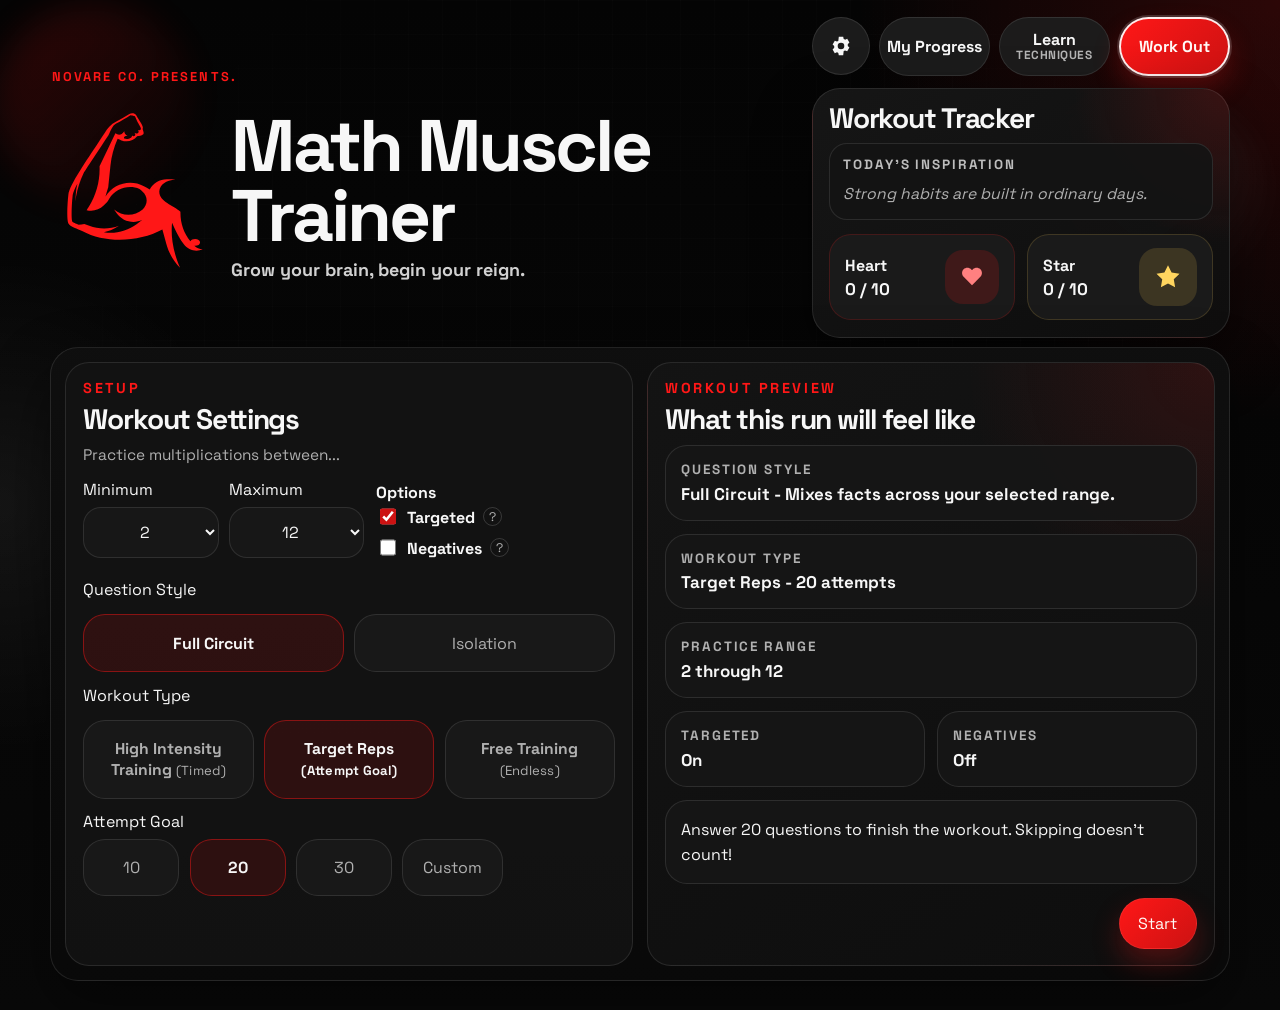
==== index.html @ 483f7438 "Add 10x techniques learning mode" ====
<!DOCTYPE html>
<html lang="en">
  <head>
    <meta charset="UTF-8" />
    <meta name="viewport" content="width=device-width, initial-scale=1.0" />
    <title>Math Muscle Trainer</title>
    <meta
      name="description"
      content="A strength-themed multiplication trainer with focused workouts, progress tracking, and browser-saved streaks."
    />
    <link rel="preconnect" href="https://fonts.googleapis.com" />
    <link rel="preconnect" href="https://fonts.gstatic.com" crossorigin />
    <link
      href="https://fonts.googleapis.com/css2?family=Fraunces:opsz,wght@9..144,600;9..144,700&family=Space+Grotesk:wght@400;500;700&display=swap"
      rel="stylesheet"
    />
    <link rel="stylesheet" href="styles.css" />
  </head>
  <body>
    <div class="page-shell">
      <div class="ambient ambient-left"></div>
      <div class="ambient ambient-right"></div>

      <header class="page-header">
        <div class="hero-copy">
          <p class="eyebrow">Novare Co. presents.</p>
          <div class="hero-title-row">
            <span class="hero-mark" aria-hidden="true">
              <svg viewBox="0 0 660 660" role="presentation">
                <path
                  d="m 352.717,337.866 c 4.137,-3.621 8.274,-7.24 12.409,-10.86 10.312,-9.024 16.225,-22.057 16.225,-35.758 0,-13.7 -5.913,-26.732 -16.225,-35.758 -32.933,-28.822 -82.11,-28.822 -115.044,0 3.258,-4.739 6.516,-9.474 9.772,-14.215 23.14,-33.654 67.316,-45.489 104.182,-27.913 L 342.028,196.859 C 303.01,167.598 254.902,156.527 208.999,163.64 c 18.581,3.601 36.451,10.571 52.691,20.667 l 8.216,5.108 c -38.617,-14.338 -81.095,-14.338 -119.708,0 l -20.047,7.444 c -7.617,-1.021 -15.234,-2.045 -22.851,-3.066 -1.612,0.612 -3.216,1.225 -4.8,1.846 -4.085,1.608 -18.709,7.513 -20.891,11.345 -4.06,9.952 -2.269,52.304 -1.65,64.111 0.744,14.164 1.842,28.381 3.42,42.477 1.146,10.213 8.864,27.202 18.863,45.675 -3.092,-12.561 -5.116,-25.316 -6.034,-38.173 l -2.423,-33.937 3.221,20.625 c 5.869,31.433 15.824,62.246 29.684,91.905 l 2.378,5.088 c 8.898,14.221 16.969,26.532 21.855,34.02 16.276,24.946 32.965,49.607 49.389,74.456 9.074,13.729 18.146,27.459 27.217,41.189 0.172,0.258 0.342,0.515 0.514,0.774 0.141,0.274 0.284,0.547 0.426,0.821 8.241,15.894 14.096,36.851 29.989,45.093 19.032,9.871 39.392,22.154 57.453,33.702 1.507,0.961 17.804,-3.353 18.628,-4.94 3.362,-6.482 6.674,-16.711 10.614,-22.856 2.522,-3.931 6.221,-10.788 10.833,-19.348 4.608,-8.56 2.181,-16.468 -10.299,-11.945 10.271,-10.77 -4.782,-18.852 -13.725,-11.109 9.593,-9.934 -1.687,-19.059 -9.738,-11.23 1.289,-11.754 -18.657,-17.242 -31.168,-12.213 -3.046,1.225 -2.074,10.503 13.218,11.373 -7.456,2.581 -12.936,8.932 -13.059,18.131 -11.327,-16.491 -23.337,-17.942 -35.848,-8.374 -21.254,-44.32 -42.51,-88.64 -63.765,-132.96 2.146,-57.786 -13.152,-114.883 -43.903,-163.856 -2.732,-4.349 -5.465,-8.701 -8.198,-13.05 24.51,-6.434 50.594,0.557 68.606,18.38 4.758,4.709 9.515,9.418 14.273,14.128 2.677,4.389 5.353,8.778 8.027,13.165 25.585,41.957 77.883,58.296 122.31,39.76 m 144.787,38.45 c -10.956,0.297 -21.914,0.593 -32.871,0.888 -29.528,0.798 -56.999,-15.062 -71.071,-41.033 -7.698,4.201 -15.397,8.403 -23.094,12.605 -54.485,29.741 -122.717,11.456 -155.031,-41.541 3.704,12.368 7.408,24.734 11.112,37.098 2.962,29.021 5.922,58.042 8.882,87.063 3.822,37.436 13.623,74.017 29.034,108.347 5.131,-2.061 10.256,-4.123 15.387,-6.184 22.44,-9.019 48.145,-2.133 63.068,16.899 8.886,1.771 28.062,1.409 26.215,14.416 -1.851,13.008 -4.969,9.96 -3.111,19.323 1.858,9.361 -16.583,31.981 -24.872,47.971 -2.665,5.132 -7.359,8.909 -12.945,10.405 -5.581,1.495 -11.538,0.574 -16.409,-2.539 -17.621,-11.264 -35.739,-21.726 -54.304,-31.353 -19.107,-9.909 -34.683,-25.485 -44.593,-44.592 -9.074,-13.731 -18.146,-27.46 -27.22,-41.191 C 141.633,456.246 70.245,353.821 65.953,315.525 61.662,277.228 58.829,215.604 65.54,199.974 c 6.71,-15.628 39.298,-22.21 55.731,-31.095 94.239,-50.944 229.129,-45.173 323.369,5.771 5.331,-19.543 10.66,-39.086 15.992,-58.632 9.885,-36.249 28.982,-69.326 55.432,-96.014 -33.992,76.706 -36.588,141.542 -32.334,182.187 2.96,-6.809 5.921,-13.622 8.883,-20.432 10.272,-23.628 23.196,-46.011 38.521,-66.72 17.598,-23.779 49.278,-32.268 76.41,-20.473 -14.301,0.915 -25.087,5.464 -34.017,14.265 0.954,-0.092 1.931,-0.143 2.923,-0.143 11.103,0 20.102,6.066 20.102,13.548 0,7.481 -8.999,13.546 -20.102,13.546 -8.674,0 -16.063,-3.701 -18.881,-8.894 -26.052,32.879 -40.754,71.24 -40.081,118.835 -28.427,27.242 -84.839,38.939 -85.285,81.728 2.541,30.157 26.631,44.769 65.301,48.865"
                />
              </svg>
            </span>
            <div class="hero-text-block">
              <h1>Math Muscle Trainer</h1>
              <p class="hero-tagline">Grow your brain, begin your reign.</p>
            </div>
          </div>
        </div>

        <div class="hero-side">
          <nav class="shell-nav" aria-label="Primary">
            <button
              class="utility-button"
              type="button"
              id="optionsButton"
              aria-label="Open options"
            >
              <svg viewBox="0 0 24 24" aria-hidden="true" role="presentation">
                <path
                  d="M9.6 2h4.8l.54 2.44c.53.18 1.03.39 1.5.65l2.33-.94 2.4 4.16-1.8 1.73c.05.32.08.64.08.96s-.03.64-.08.96l1.8 1.73-2.4 4.16-2.33-.94c-.47.26-.97.47-1.5.65L14.4 22H9.6l-.54-2.44a8.494 8.494 0 0 1-1.5-.65l-2.33.94-2.4-4.16 1.8-1.73A6.89 6.89 0 0 1 4.56 13c0-.32.03-.64.08-.96l-1.8-1.73 2.4-4.16 2.33.94c.47-.26.97-.47 1.5-.65ZM12 8.4A3.6 3.6 0 1 0 12 15.6 3.6 3.6 0 0 0 12 8.4Z"
                />
              </svg>
            </button>
            <button class="nav-button" type="button" data-view-target="progress">
              My Progress
            </button>
            <button class="nav-button" type="button" data-view-target="techniques">
              <span class="nav-button-stack">
                <strong>Learn</strong>
                <small>Techniques</small>
              </span>
            </button>
            <button
              class="nav-button nav-button-primary is-active"
              type="button"
              data-view-target="setup"
            >
              Work Out
            </button>
          </nav>

          <section class="daily-widget card" aria-label="Today's workout tracker">
            <div class="daily-widget-top">
              <div>
                <h2>Workout Tracker</h2>
              </div>
            </div>

            <div class="daily-inspiration">
              <span class="preview-label daily-inspiration-label">Today's Inspiration</span>
              <p class="daily-inspiration-copy">
                <em id="heroMessage">Strength is built one steady rep at a time.</em>
              </p>
            </div>

            <div class="reward-strip">
              <article class="reward-mini reward-mini-attempt" id="attemptBadge">
                <div class="reward-glyph-shell" aria-hidden="true">
                  <svg class="reward-glyph" viewBox="0 0 72 72" role="presentation">
                    <path
                      d="M36 57.024 14.448 35.472c-5.304-5.304-5.304-13.896 0-19.2 5.304-5.304 13.896-5.304 19.2 0L36 18.624l2.352-2.352c5.304-5.304 13.896-5.304 19.2 0 5.304 5.304 5.304 13.896 0 19.2Z"
                    />
                  </svg>
                </div>

                <div class="reward-mini-copy">
                  <strong>Heart</strong>
                  <span id="attemptProgressLabel">0 / 10</span>
                </div>
              </article>

              <article class="reward-mini reward-mini-accuracy" id="accuracyBadge">
                <div class="reward-glyph-shell" aria-hidden="true">
                  <svg class="reward-glyph" viewBox="0 0 72 72" role="presentation">
                    <path
                      d="M36 8 44.552 25.33 63.678 28.108 49.839 41.6 53.106 60.648 36 51.652 18.894 60.648 22.161 41.6 8.322 28.108 27.448 25.33Z"
                    />
                  </svg>
                </div>

                <div class="reward-mini-copy">
                  <strong>Star</strong>
                  <span id="accuracyProgressLabel">0 / 10</span>
                </div>
              </article>
            </div>
          </section>
        </div>
      </header>

      <div class="app-shell card">
        <main class="screen-stage">
          <section class="screen is-active" data-view="setup" id="setupScreen">
            <div class="screen-grid setup-grid">
              <section class="panel">
                <div class="section-heading compact">
                  <div>
                    <p class="section-kicker">Setup</p>
                    <h2>Workout Settings</h2>
                  </div>
                </div>

                <form id="settingsForm" class="settings-form">
                  <section class="range-options-block">
                    <div class="range-block">
                      <span class="field-helper">Practice multiplications between...</span>
                      <div class="field-grid compact-field-grid">
                        <label class="field centered-field">
                          <span>Minimum</span>
                          <select id="minFactor">
                            <option value="1">1</option>
                            <option value="2" selected>2</option>
                            <option value="3">3</option>
                            <option value="4">4</option>
                            <option value="5">5</option>
                            <option value="6">6</option>
                            <option value="7">7</option>
                            <option value="8">8</option>
                            <option value="9">9</option>
                            <option value="10">10</option>
                            <option value="11">11</option>
                            <option value="12">12</option>
                          </select>
                        </label>

                        <label class="field centered-field">
                          <span>Maximum</span>
                          <select id="maxFactor">
                            <option value="1">1</option>
                            <option value="2">2</option>
                            <option value="3">3</option>
                            <option value="4">4</option>
                            <option value="5">5</option>
                            <option value="6">6</option>
                            <option value="7">7</option>
                            <option value="8">8</option>
                            <option value="9">9</option>
                            <option value="10">10</option>
                            <option value="11">11</option>
                            <option value="12" selected>12</option>
                          </select>
                        </label>
                      </div>
                    </div>

                    <div class="mini-toggle-stack">
                      <span class="field-helper option-stack-spacer" aria-hidden="true">
                        Practice multiplications between...
                      </span>
                      <span class="option-stack-title">Options</span>

                      <div class="mini-toggle-list">
                        <label class="toggle compact-toggle bare-toggle">
                          <span class="toggle-row">
                            <input id="adaptiveMode" type="checkbox" checked />
                            <span class="toggle-label">Targeted</span>
                            <span
                              class="tooltip-dot"
                              tabindex="0"
                              data-tooltip="Brings back the facts that still need reps."
                              aria-label="Targeted help"
                            >
                              ?
                            </span>
                          </span>
                        </label>

                        <label class="toggle compact-toggle bare-toggle">
                          <span class="toggle-row">
                            <input id="negativesMode" type="checkbox" />
                            <span class="toggle-label">Negatives</span>
                            <span
                              class="tooltip-dot"
                              tabindex="0"
                              data-tooltip="Mix in positive and negative integers."
                              aria-label="Negatives help"
                            >
                              ?
                            </span>
                          </span>
                        </label>
                      </div>
                    </div>
                  </section>

                  <div class="field option-field">
                    <span>Question Style</span>
                    <div
                      class="choice-row centered-choice"
                      role="radiogroup"
                      aria-label="Question style"
                    >
                      <label class="choice-pill">
                        <input type="radio" name="questionStyle" value="mixed" checked />
                        <span>Full Circuit</span>
                      </label>

                      <label class="choice-pill">
                        <input type="radio" name="questionStyle" value="focus" />
                        <span>Isolation</span>
                      </label>
                    </div>
                  </div>

                  <label class="field centered-field is-hidden" id="focusField">
                    <span>Focus table</span>
                    <select id="focusFactor">
                      <option value="1">x 1</option>
                      <option value="2">x 2</option>
                      <option value="3">x 3</option>
                      <option value="4">x 4</option>
                      <option value="5">x 5</option>
                      <option value="6">x 6</option>
                      <option value="7" selected>x 7</option>
                      <option value="8">x 8</option>
                      <option value="9">x 9</option>
                      <option value="10">x 10</option>
                      <option value="11">x 11</option>
                      <option value="12">x 12</option>
                    </select>
                  </label>

                  <div class="field option-field">
                    <span>Workout Type</span>
                    <div
                      class="choice-row centered-choice"
                      role="radiogroup"
                      aria-label="Workout type"
                    >
                      <label class="choice-pill session-choice">
                        <input type="radio" name="sessionType" value="timed" />
                        <span class="choice-pill-copy">
                          <strong>High Intensity Training</strong>
                          <small>(Timed)</small>
                        </span>
                      </label>

                      <label class="choice-pill session-choice">
                        <input
                          type="radio"
                          name="sessionType"
                          value="question-goal"
                          checked
                        />
                        <span class="choice-pill-copy">
                          <strong>Target Reps</strong>
                          <small>(Attempt Goal)</small>
                        </span>
                      </label>

                      <label class="choice-pill session-choice">
                        <input type="radio" name="sessionType" value="endless" />
                        <span class="choice-pill-copy">
                          <strong>Free Training</strong>
                          <small>(Endless)</small>
                        </span>
                      </label>
                    </div>
                  </div>

                  <div class="field is-hidden" id="freeTrainingField">
                    <span>Free Training Style</span>
                    <div
                      class="choice-row centered-choice"
                      role="radiogroup"
                      aria-label="Free training style"
                    >
                      <label class="choice-pill session-choice">
                        <input type="radio" name="freeTrainingMode" value="zen" checked />
                        <span class="choice-pill-copy">
                          <strong>Zen Mode</strong>
                          <small>(No Rules)</small>
                        </span>
                      </label>

                      <label class="choice-pill session-choice">
                        <input type="radio" name="freeTrainingMode" value="spar" />
                        <span class="choice-pill-copy">
                          <strong>Spar Mode</strong>
                          <small>(3 Mistake Knockout)</small>
                        </span>
                      </label>
                    </div>
                  </div>

                  <div class="field is-hidden" id="sparTimingField">
                    <span>Spar Round</span>
                    <div
                      class="choice-row choice-row-compact"
                      role="radiogroup"
                      aria-label="Spar round style"
                    >
                      <label class="choice-pill compact">
                        <input type="radio" name="sparTiming" value="untimed" checked />
                        <span>Untimed</span>
                      </label>

                      <label class="choice-pill compact">
                        <input type="radio" name="sparTiming" value="timed" />
                        <span>Timed</span>
                      </label>
                    </div>
                  </div>

                  <div class="field is-hidden" id="timeField">
                    <span>Workout Duration</span>
                    <div
                      class="choice-row choice-row-compact"
                      role="radiogroup"
                      aria-label="Workout duration"
                    >
                      <label class="choice-pill compact">
                        <input type="radio" name="timePreset" value="1" />
                        <span>1 min</span>
                      </label>

                      <label class="choice-pill compact">
                        <input type="radio" name="timePreset" value="3" checked />
                        <span>3 min</span>
                      </label>

                      <label class="choice-pill compact">
                        <input type="radio" name="timePreset" value="5" />
                        <span>5 min</span>
                      </label>

                      <label class="choice-pill compact">
                        <input type="radio" name="timePreset" value="custom" />
                        <span>Custom</span>
                      </label>
                    </div>

                    <label class="field centered-field nested-field is-hidden" id="timeCustomField">
                      <span>Custom minutes (1-60)</span>
                      <input id="timeCustom" type="number" min="1" max="60" value="8" />
                    </label>
                  </div>

                  <div class="field" id="questionTargetField">
                    <span>Attempt Goal</span>
                    <div
                      class="choice-row choice-row-compact"
                      role="radiogroup"
                      aria-label="Attempt goal"
                    >
                      <label class="choice-pill compact">
                        <input type="radio" name="questionPreset" value="10" />
                        <span>10</span>
                      </label>

                      <label class="choice-pill compact">
                        <input type="radio" name="questionPreset" value="20" checked />
                        <span>20</span>
                      </label>

                      <label class="choice-pill compact">
                        <input type="radio" name="questionPreset" value="30" />
                        <span>30</span>
                      </label>

                      <label class="choice-pill compact">
                        <input type="radio" name="questionPreset" value="custom" />
                        <span>Custom</span>
                      </label>
                    </div>

                    <label
                      class="field centered-field nested-field is-hidden"
                      id="questionCustomField"
                    >
                      <span>Custom attempt goal (5-200)</span>
                      <input id="questionCustom" type="number" min="5" max="200" value="40" />
                    </label>
                  </div>
                </form>
              </section>

              <section class="panel preview-panel">
                <div class="section-heading compact">
                  <div>
                    <p class="section-kicker">Workout Preview</p>
                    <h2>What this run will feel like</h2>
                  </div>
                </div>

                <div class="preview-stack">
                  <article class="preview-item">
                    <span class="preview-label">Question Style</span>
                    <strong class="preview-value" id="setupPreviewStyle">Full Circuit</strong>
                  </article>

                  <article class="preview-item">
                    <span class="preview-label">Workout Type</span>
                    <strong class="preview-value" id="setupPreviewType">
                      Target Reps - 20 attempts
                    </strong>
                  </article>

                  <article class="preview-item">
                    <span class="preview-label">Practice Range</span>
                    <strong class="preview-value" id="setupPreviewRange">2 through 12</strong>
                  </article>

                  <div class="preview-pair">
                    <article class="preview-item compact-preview">
                      <span class="preview-label">Targeted</span>
                      <strong class="preview-value" id="setupPreviewAdaptive">On</strong>
                    </article>

                    <article class="preview-item compact-preview">
                      <span class="preview-label">Negatives</span>
                      <strong class="preview-value" id="setupPreviewNegatives">Off</strong>
                    </article>
                  </div>
                </div>

                <div class="coach-card preview-note" id="setupPreviewNote">
                  Answer 20 questions to finish the workout. Skipping doesn't count!
                </div>

                <div class="button-row preview-actions">
                  <button class="primary-button" type="submit" form="settingsForm">Start</button>
                </div>
              </section>
            </div>
          </section>

          <section class="screen" data-view="techniques" id="techniquesScreen">
            <div class="screen-grid techniques-grid">
              <section class="panel techniques-library-panel">
                <div class="section-heading compact">
                  <div>
                    <p class="section-kicker">Learn</p>
                    <h2>Techniques</h2>
                  </div>
                </div>

                <p class="techniques-copy">
                  Learn one table trick at a time, then lock it in with calm reps.
                </p>

                <div class="technique-table-grid" id="techniqueTableGrid"></div>
              </section>

              <section class="panel techniques-lesson-panel">
                <div id="techniqueLessonShell"></div>
              </section>
            </div>
          </section>

          <section class="screen" data-view="countdown" id="countdownScreen">
            <section class="panel countdown-panel">
              <p class="section-kicker">Get Ready</p>
              <p class="countdown-copy">Type the answer to the times tables.</p>
              <p class="countdown-subcopy">Starting in...</p>
              <div class="countdown-number" id="countdownNumber">3</div>
            </section>
          </section>

          <section class="screen" data-view="practice" id="practiceScreen">
            <section class="panel practice-panel">
              <div class="practice-topbar">
                <span class="session-badge" id="sessionBadge">Ready to train</span>
                <button class="ghost-button subtle-button" type="button" id="finishSessionButton">
                  End Workout
                </button>
              </div>

              <div class="hud-row">
                <div class="hud-card">
                  <span class="hud-label">Question Timer</span>
                  <span class="hud-value" id="questionTimer">0.0s</span>
                </div>

                <div class="hud-card">
                  <span class="hud-label">Workout Timer</span>
                  <span class="hud-value" id="sessionTimer">0:00</span>
                </div>

                <div class="hud-card">
                  <span class="hud-label">Questions Attempted</span>
                  <span class="hud-value" id="practiceAttemptedCount">0</span>
                </div>
              </div>

              <div class="practice-progress-row">
                <div class="progress-track" aria-hidden="true">
                  <div class="progress-fill" id="progressFill"></div>
                </div>
                <span class="progress-text" id="progressText">0 attempted</span>
              </div>

              <div class="problem-wrap minimalist">
                <div class="problem-text" id="problemText">Ready when you are.</div>
              </div>

              <form id="answerForm" class="answer-form" autocomplete="off">
                <button class="ghost-button" type="button" id="skipButton" disabled>
                  Skip
                </button>

                <label class="answer-field" for="answerInput">
                  <span class="sr-only">Your answer</span>
                  <input
                    id="answerInput"
                    type="text"
                    inputmode="numeric"
                    pattern="[0-9-]*"
                    placeholder="Type your answer"
                    disabled
                  />
                </label>

                <button class="primary-button" type="submit" id="checkButton" disabled>
                  Check
                </button>
              </form>

              <p class="feedback" id="feedback" aria-live="polite"></p>
            </section>
          </section>

          <section class="screen" data-view="results" id="resultsScreen">
            <section class="panel carousel-panel results-screen-panel">
              <div class="carousel-shell-head">
                <p class="section-kicker">Results</p>
                <div class="carousel-actions">
                  <button
                    class="carousel-button"
                    type="button"
                    id="resultsPrevButton"
                    aria-label="Previous results panel"
                  >
                    &#8249;
                  </button>
                  <button
                    class="carousel-button"
                    type="button"
                    id="resultsNextButton"
                    aria-label="Next results panel"
                  >
                    &#8250;
                  </button>
                </div>
              </div>

              <div class="results-carousel">
                <section class="results-slide is-active" data-results-slide="summary">
                  <div class="slide-heading">
                    <p class="slide-subtitle">Workout Summary</p>
                    <h2 id="resultsTitle">Great job on showing up today.</h2>
                  </div>

                  <div class="stats-grid results-stats">
                    <div class="stat-block">
                      <span class="stat-value" id="resultQuestions">0</span>
                      <span class="stat-label">Attempted</span>
                    </div>

                    <div class="stat-block">
                      <span class="stat-value" id="resultCorrect">0</span>
                      <span class="stat-label">Correct</span>
                    </div>

                    <div class="stat-block">
                      <span class="stat-value" id="resultAccuracy">0%</span>
                      <span class="stat-label">Accuracy</span>
                    </div>

                    <div class="stat-block">
                      <span class="stat-value" id="resultPace">-</span>
                      <span class="stat-label">Average Pace</span>
                    </div>

                    <div class="stat-block">
                      <span class="stat-value" id="resultBestStreak">0</span>
                      <span class="stat-label">Best Streak</span>
                    </div>

                    <div class="stat-block">
                      <span class="stat-value" id="resultSkipped">0</span>
                      <span class="stat-label">Skipped</span>
                    </div>
                  </div>

                  <div class="button-row results-actions">
                    <button class="primary-button" type="button" id="repeatSessionButton">
                      Repeat Workout
                    </button>
                    <button class="ghost-button" type="button" data-view-target="setup">
                      Adjust Workout
                    </button>
                  </div>
                </section>

                <section class="results-slide" data-results-slide="tracker">
                  <div class="tracker-layout">
                    <div class="tracker-left-column">
                      <div class="tracker-slide-head tracker-title-block">
                        <p class="section-kicker">Workout Tracker</p>
                        <h2>This month</h2>
                      </div>

                      <aside class="tracker-side-panel">
                        <div class="tracker-stat-grid">
                          <div class="stat-block compact-stat">
                            <span class="stat-value" id="resultsCurrentPracticeStreak">0</span>
                            <span class="stat-label">Current Streak</span>
                          </div>

                          <div class="stat-block compact-stat">
                            <span class="stat-value" id="resultsBestPracticeDayStreak">0</span>
                            <span class="stat-label">Best Streak</span>
                          </div>
                        </div>

                        <div class="tracker-mini-grid">
                          <div class="tracker-mini-card">
                            <span class="tracker-mini-value" id="resultsMonthSessions">0</span>
                            <span class="tracker-mini-label">Workouts</span>
                          </div>
                          <div class="tracker-mini-card">
                            <span class="tracker-mini-value" id="resultsMonthHearts">0</span>
                            <span class="tracker-mini-label">Hearts</span>
                          </div>
                          <div class="tracker-mini-card">
                            <span class="tracker-mini-value" id="resultsMonthStars">0</span>
                            <span class="tracker-mini-label">Stars</span>
                          </div>
                        </div>
                      </aside>
                    </div>

                    <div class="tracker-calendar-wrap">
                      <div class="tracker-calendar-head">
                        <span class="preview-label">Month</span>
                        <div class="calendar-nav">
                          <button
                            class="calendar-nav-button"
                            type="button"
                            id="resultsMonthPrevButton"
                            aria-label="Previous workout month"
                          >
                            &#8249;
                          </button>
                          <span class="section-note month-label" id="resultsMonthLabel">April 2026</span>
                          <button
                            class="calendar-nav-button"
                            type="button"
                            id="resultsMonthNextButton"
                            aria-label="Next workout month"
                          >
                            &#8250;
                          </button>
                        </div>
                      </div>
                      <div class="calendar-weekdays compact" aria-hidden="true">
                        <span>Sun</span>
                        <span>Mon</span>
                        <span>Tue</span>
                        <span>Wed</span>
                        <span>Thu</span>
                        <span>Fri</span>
                        <span>Sat</span>
                      </div>
                      <div class="calendar-grid compact" id="resultsCalendarGrid"></div>
                    </div>
                  </div>
                </section>

                <section class="results-slide" data-results-slide="focus">
                  <div class="slide-heading">
                    <p class="section-kicker">Next Focus</p>
                    <h2>Where to build next</h2>
                  </div>

                  <div class="focus-split">
                    <section class="focus-panel">
                      <h3 class="focus-panel-title">Recent Growth Opportunities</h3>
                      <div class="focus-card-grid" id="resultsGrowthList"></div>
                    </section>

                    <section class="focus-panel">
                      <h3 class="focus-panel-title">Priority Targets</h3>
                      <div class="focus-card-grid" id="resultsPriorityList"></div>
                    </section>
                  </div>
                </section>
              </div>
            </section>
          </section>

          <section class="screen" data-view="progress" id="progressScreen">
            <section class="panel carousel-panel progress-screen-panel">
              <div class="carousel-shell-head">
                <p class="section-kicker">My Progress</p>
                <div class="carousel-actions">
                  <button
                    class="carousel-button"
                    type="button"
                    id="progressPrevButton"
                    aria-label="Previous progress panel"
                  >
                    &#8249;
                  </button>
                  <button
                    class="carousel-button"
                    type="button"
                    id="progressNextButton"
                    aria-label="Next progress panel"
                  >
                    &#8250;
                  </button>
                </div>
              </div>

              <div class="progress-carousel">
                <section class="progress-slide is-active" data-progress-slide="overview">
                  <div class="slide-heading">
                    <p class="section-kicker">Workout Log</p>
                    <h2>Your progress so far</h2>
                  </div>

                  <div class="stats-grid">
                    <div class="stat-block">
                      <span class="stat-value" id="overallAnswered">0</span>
                      <span class="stat-label">Facts Attempted</span>
                    </div>

                    <div class="stat-block">
                      <span class="stat-value" id="overallAccuracy">0%</span>
                      <span class="stat-label">Accuracy</span>
                    </div>

                    <div class="stat-block">
                      <span class="stat-value" id="overallBestStreak">0</span>
                      <span class="stat-label">Best Fact Streak</span>
                    </div>

                    <div class="stat-block">
                      <span class="stat-value" id="overallBestPace">-</span>
                      <span class="stat-label">Fastest Avg</span>
                    </div>

                    <div class="stat-block">
                      <span class="stat-value" id="overallWorkoutCount">0</span>
                      <span class="stat-label">Workouts Completed</span>
                    </div>

                    <div class="stat-block">
                      <span class="stat-value" id="overallBestDayAttempts">0</span>
                      <span class="stat-label">Most Attempts in a Day</span>
                    </div>
                  </div>
                </section>

                <section class="progress-slide" data-progress-slide="tracker">
                  <div class="tracker-layout">
                    <div class="tracker-left-column">
                      <div class="tracker-slide-head tracker-title-block">
                        <p class="section-kicker">Workout Tracker</p>
                        <h2 class="stacked-heading">
                          <span>Every.</span>
                          <span>Moment.</span>
                          <span>Counts.</span>
                        </h2>
                      </div>

                      <aside class="tracker-side-panel">
                        <div class="tracker-stat-grid">
                          <div class="stat-block compact-stat">
                            <span class="stat-value" id="currentPracticeStreak">0</span>
                            <span class="stat-label">Current Streak</span>
                          </div>

                          <div class="stat-block compact-stat">
                            <span class="stat-value" id="bestPracticeDayStreak">0</span>
                            <span class="stat-label">Best Streak</span>
                          </div>
                        </div>

                        <div class="tracker-mini-grid">
                          <div class="tracker-mini-card">
                            <span class="tracker-mini-value" id="progressMonthSessions">0</span>
                            <span class="tracker-mini-label">Workouts</span>
                          </div>
                          <div class="tracker-mini-card">
                            <span class="tracker-mini-value" id="progressMonthHearts">0</span>
                            <span class="tracker-mini-label">Hearts</span>
                          </div>
                          <div class="tracker-mini-card">
                            <span class="tracker-mini-value" id="progressMonthStars">0</span>
                            <span class="tracker-mini-label">Stars</span>
                          </div>
                        </div>
                      </aside>
                    </div>

                    <div class="tracker-calendar-wrap">
                      <div class="tracker-calendar-head">
                        <span class="preview-label">Month</span>
                        <div class="calendar-nav">
                          <button
                            class="calendar-nav-button"
                            type="button"
                            id="progressMonthPrevButton"
                            aria-label="Previous workout month"
                          >
                            &#8249;
                          </button>
                          <span class="section-note month-label" id="currentMonthLabel">April 2026</span>
                          <button
                            class="calendar-nav-button"
                            type="button"
                            id="progressMonthNextButton"
                            aria-label="Next workout month"
                          >
                            &#8250;
                          </button>
                        </div>
                      </div>
                      <div class="calendar-weekdays" aria-hidden="true">
                        <span>Sun</span>
                        <span>Mon</span>
                        <span>Tue</span>
                        <span>Wed</span>
                        <span>Thu</span>
                        <span>Fri</span>
                        <span>Sat</span>
                      </div>
                      <div class="calendar-grid" id="calendarGrid"></div>
                    </div>
                  </div>
                </section>

                <section class="progress-slide" data-progress-slide="facts">
                  <div class="slide-heading">
                    <p class="section-kicker">Fact Tracker</p>
                    <h2>See which multiplication facts are developing</h2>
                  </div>

                  <div class="table-grid" id="tableGrid"></div>
                </section>

                <section class="progress-slide" data-progress-slide="focus">
                  <div class="slide-heading">
                    <p class="section-kicker">Next Focus</p>
                    <h2>Where to build next</h2>
                  </div>

                  <div class="focus-split">
                    <section class="focus-panel">
                      <h3 class="focus-panel-title">Recent Growth Opportunities</h3>
                      <div class="focus-card-grid" id="progressGrowthList"></div>
                    </section>

                    <section class="focus-panel">
                      <h3 class="focus-panel-title">Priority Targets</h3>
                      <div class="focus-card-grid" id="progressPriorityList"></div>
                    </section>
                  </div>
                </section>

                <section class="progress-slide" data-progress-slide="coach">
                  <div class="slide-heading">
                    <p class="section-kicker">Coach Notes</p>
                    <h2>What to practice next</h2>
                  </div>

                  <div class="coach-card" id="coachTip"></div>
                </section>

                <section class="progress-slide" data-progress-slide="records">
                  <div class="slide-heading">
                    <p class="section-kicker">Workout Records</p>
                    <h2>How your workouts are stacking up</h2>
                  </div>

                  <div class="focus-split records-split">
                    <section class="focus-panel">
                      <div class="records-panel-head">
                        <h3 class="focus-panel-title">Personal Bests</h3>
                        <label class="records-filter">
                          <span class="sr-only">Personal best mode</span>
                          <select id="recordsModeSelect">
                            <option value="timed">High Intensity Training</option>
                            <option value="question-goal">Target Reps</option>
                            <option value="zen">Zen Mode</option>
                            <option value="spar">Spar Mode</option>
                          </select>
                        </label>
                      </div>
                      <div class="focus-card-grid single-column-grid" id="personalBestsList"></div>
                    </section>

                    <section class="focus-panel">
                      <div class="records-panel-head records-panel-head-passive">
                        <h3 class="focus-panel-title">Recent Workouts</h3>
                        <span class="records-panel-spacer" aria-hidden="true"></span>
                      </div>
                      <div class="focus-card-grid single-column-grid" id="recentWorkoutsList"></div>
                    </section>
                  </div>
                </section>
              </div>
            </section>
          </section>
        </main>
      </div>

      <dialog class="options-dialog" id="optionsDialog">
        <div class="options-dialog-head">
          <div>
            <p class="section-kicker">Options</p>
            <h2>App Controls</h2>
          </div>
          <button class="carousel-button" type="button" id="optionsCloseButton" aria-label="Close options">
            &#10005;
          </button>
        </div>

        <div class="options-stack">
          <button class="ghost-button options-reset-button" type="button" id="resetProgressButton">
            Reset Saved Progress
          </button>

          <section class="options-card">
            <p class="section-kicker">Version</p>
            <p class="options-copy"><strong>v0.4.0</strong></p>
          </section>

          <section class="options-card">
            <p class="section-kicker">Most Recent Updates</p>
            <ul class="options-list">
              <li>New Learn / Techniques mode with a 10x lesson flow</li>
              <li>Dark workout theme and reworked app shell</li>
              <li>Carousel-style Results and My Progress views</li>
              <li>Timed, target, and endless workout types</li>
              <li>Shared workout tracker calendar and daily rewards</li>
            </ul>
          </section>

          <section class="options-card">
            <p class="section-kicker">Future Updates</p>
            <p class="options-copy">
              Operation layer support, additional arithmetic modes, richer fact detail views, and stronger milestone celebrations are next on the roadmap.
            </p>
          </section>
        </div>
      </dialog>

      <dialog class="options-dialog confirm-dialog" id="endWorkoutDialog">
        <div class="options-dialog-head">
          <div>
            <p class="section-kicker">End Workout</p>
            <h2>End workout?</h2>
          </div>
          <button
            class="carousel-button"
            type="button"
            id="endWorkoutCloseButton"
            aria-label="Close end workout dialog"
          >
            &#10005;
          </button>
        </div>

        <div class="options-stack">
          <p class="options-copy">
            Your results will be saved and this workout will finish.
          </p>
          <div class="button-row confirm-actions">
            <button class="ghost-button" type="button" id="cancelEndWorkoutButton">
              Keep Going
            </button>
            <button class="primary-button" type="button" id="confirmEndWorkoutButton">
              End Workout
            </button>
          </div>
        </div>
      </dialog>

      <dialog class="options-dialog confirm-dialog" id="exitTechniqueDialog">
        <div class="options-dialog-head">
          <div>
            <p class="section-kicker">Exit Lesson</p>
            <h2>Leave this technique?</h2>
          </div>
          <button
            class="carousel-button"
            type="button"
            id="exitTechniqueCloseButton"
            aria-label="Close exit lesson dialog"
          >
            &#10005;
          </button>
        </div>

        <div class="options-stack">
          <p class="options-copy">
            You can come back later. This lesson will restart from the beginning next time.
          </p>
          <div class="button-row confirm-actions">
            <button class="ghost-button" type="button" id="cancelExitTechniqueButton">
              Keep Learning
            </button>
            <button class="primary-button" type="button" id="confirmExitTechniqueButton">
              Exit Lesson
            </button>
          </div>
        </div>
      </dialog>
    </div>

    <script src="app.js"></script>
  </body>
</html>
---- styles.css ----
:root {
  --bg: #050505;
  --bg-soft: #0d0d0d;
  --surface: rgba(16, 16, 16, 0.94);
  --surface-strong: rgba(24, 24, 24, 0.98);
  --panel: rgba(19, 19, 19, 0.9);
  --stroke: rgba(255, 255, 255, 0.1);
  --stroke-strong: rgba(255, 255, 255, 0.18);
  --text: #f7f7f7;
  --muted: #b0b0b0;
  --accent: #ff1717;
  --accent-strong: #cc1212;
  --accent-soft: rgba(255, 23, 23, 0.14);
  --steel: #a6a6a6;
  --steel-soft: rgba(166, 166, 166, 0.16);
  --brass: #d7d7d7;
  --brass-deep: #f3f3f3;
  --attempt-fill: rgba(255, 23, 23, 0.2);
  --attempt-fill-strong: rgba(255, 23, 23, 0.52);
  --accuracy-fill: rgba(232, 190, 79, 0.2);
  --accuracy-fill-strong: rgba(232, 190, 79, 0.54);
  --gold: #ffd55f;
  --gold-soft: rgba(232, 190, 79, 0.16);
  --success: #7ce1a6;
  --danger: #ff6a6a;
  --shadow: 0 24px 60px rgba(0, 0, 0, 0.46);
  --radius: 28px;
}

* {
  box-sizing: border-box;
}

html {
  scroll-behavior: smooth;
}

body {
  margin: 0;
  min-height: 100vh;
  font-family: "Space Grotesk", "Trebuchet MS", sans-serif;
  color: var(--text);
  background:
    radial-gradient(circle at top right, rgba(255, 23, 23, 0.16), transparent 26%),
    radial-gradient(circle at left center, rgba(255, 255, 255, 0.06), transparent 18%),
    linear-gradient(180deg, #040404 0%, #090909 100%);
}

body::before {
  content: "";
  position: fixed;
  inset: 0;
  pointer-events: none;
  opacity: 0.48;
  background-image:
    linear-gradient(rgba(255, 255, 255, 0.03) 1px, transparent 1px),
    linear-gradient(90deg, rgba(255, 255, 255, 0.03) 1px, transparent 1px);
  background-size: 34px 34px;
  mask-image: radial-gradient(circle at center, black 58%, transparent 88%);
}

button,
input,
select {
  font: inherit;
}

button {
  appearance: none;
  border: none;
  cursor: pointer;
  transition:
    transform 180ms ease,
    opacity 180ms ease,
    box-shadow 180ms ease,
    border-color 180ms ease,
    background 180ms ease;
}

button:hover:not(:disabled) {
  transform: translateY(-1px);
}

button:disabled {
  opacity: 0.42;
  cursor: not-allowed;
  transform: none;
}

.page-shell {
  position: relative;
  z-index: 1;
  width: min(1180px, calc(100% - 1.75rem));
  margin: 0 auto;
  padding: 0.72rem 0 1.8rem;
}

.ambient {
  position: absolute;
  z-index: 0;
  border-radius: 999px;
  filter: blur(18px);
  opacity: 0.7;
}

.ambient-left {
  top: 0.25rem;
  left: -3.5rem;
  width: 200px;
  height: 200px;
  background: linear-gradient(135deg, rgba(255, 23, 23, 0.26), rgba(255, 23, 23, 0));
}

.ambient-right {
  top: 7rem;
  right: -2.2rem;
  width: 170px;
  height: 170px;
  background: linear-gradient(135deg, rgba(255, 255, 255, 0.14), rgba(255, 255, 255, 0));
}

.card {
  background: var(--surface);
  border: 1px solid var(--stroke);
  border-radius: var(--radius);
  box-shadow: var(--shadow);
  backdrop-filter: blur(16px);
}

.page-header {
  position: relative;
  z-index: 1;
  display: grid;
  grid-template-columns: minmax(0, 1.28fr) minmax(360px, 0.72fr);
  gap: 1.15rem;
  align-items: start;
  margin-bottom: 0.55rem;
}

.hero-copy {
  display: grid;
  gap: 0.8rem;
  min-height: 272px;
  padding: 3.35rem 0.18rem 0 0.1rem;
  align-content: center;
}

.hero-side {
  display: grid;
  gap: 0.75rem;
  justify-items: end;
  padding-top: 0.35rem;
}

.hero-title-row {
  display: flex;
  align-items: flex-start;
  gap: 1rem;
}

.hero-mark {
  display: inline-flex;
  align-items: center;
  justify-content: center;
  width: clamp(122px, 12.8vw, 164px);
  height: clamp(122px, 12.8vw, 164px);
  flex: 0 0 auto;
  color: var(--accent);
  margin-top: 0.2rem;
}

.hero-mark svg {
  width: 100%;
  height: 100%;
  display: block;
  transform: rotate(180deg) scaleX(-1);
}

.hero-mark path {
  fill: currentColor;
}

.eyebrow {
  margin: 0 0 0.5rem;
  text-transform: uppercase;
  letter-spacing: 0.17em;
  font-size: 0.8rem;
  font-weight: 700;
  color: var(--accent);
}

.section-kicker {
  margin: 0 0 0.55rem;
  text-transform: uppercase;
  letter-spacing: 0.18em;
  font-size: 0.9rem;
  font-weight: 700;
  color: var(--accent);
}

.carousel-shell-head .section-kicker {
  color: rgba(255, 255, 255, 0.72);
  letter-spacing: 0.16em;
  font-size: 0.92rem;
}

h1,
h2 {
  margin: 0;
  font-family: "Space Grotesk", "Trebuchet MS", sans-serif;
  line-height: 0.96;
  letter-spacing: -0.04em;
}

h1 {
  font-size: clamp(3.1rem, 5.7vw, 5.45rem);
  font-weight: 700;
}

h2 {
  font-size: clamp(1.32rem, 2.2vw, 1.95rem);
  font-weight: 700;
}

.intro,
.section-note,
.preview-label,
.stat-label,
.feedback,
.fact-meta,
.recent-meta,
.roadmap-copy,
.daily-progress-status {
  color: var(--muted);
}

.intro {
  margin: 0;
  max-width: 42rem;
  line-height: 1.5;
  font-size: 1rem;
  font-style: italic;
}

.hero-text-block {
  display: grid;
  gap: 0.55rem;
  max-width: none;
  padding-top: 0.28rem;
}

.hero-tagline {
  margin: 0;
  max-width: none;
  white-space: nowrap;
  font-size: clamp(1rem, 1.4vw, 1.22rem);
  font-weight: 700;
  line-height: 1.15;
  color: rgba(255, 255, 255, 0.82);
}

.shell-nav {
  display: grid;
  grid-template-columns: 58px repeat(3, minmax(0, 1fr));
  gap: 0.55rem;
  width: min(560px, 100%);
}

.utility-button,
.nav-button,
.primary-button,
.ghost-button,
.carousel-button,
.calendar-nav-button {
  border-radius: 999px;
}

.utility-button,
.nav-button,
.ghost-button,
.calendar-nav-button,
.carousel-button {
  background: rgba(29, 29, 29, 0.94);
  border: 1px solid var(--stroke);
  color: var(--text);
}

.nav-button,
.primary-button,
.ghost-button {
  padding: 0.86rem 1.15rem;
}

.utility-button {
  display: inline-flex;
  align-items: center;
  justify-content: center;
  width: 58px;
  height: 58px;
  padding: 0;
  color: var(--text);
}

.utility-button svg {
  width: 22px;
  height: 22px;
  display: block;
  fill: currentColor;
}

.nav-button {
  display: inline-flex;
  align-items: center;
  justify-content: center;
  min-height: 58px;
  width: 100%;
  font-weight: 700;
  white-space: nowrap;
}

.nav-button-stack {
  display: grid;
  gap: 0.04rem;
  justify-items: center;
  line-height: 1.05;
}

.nav-button-stack strong,
.nav-button-stack small {
  display: block;
}

.nav-button-stack small {
  font-size: 0.74rem;
  letter-spacing: 0.04em;
  text-transform: uppercase;
  color: rgba(255, 255, 255, 0.68);
}

.nav-button-primary,
.primary-button {
  color: #fffaf7;
  background: linear-gradient(135deg, var(--accent) 0%, var(--accent-strong) 100%);
  border: 1px solid rgba(255, 255, 255, 0.08);
  box-shadow: 0 14px 28px rgba(255, 23, 23, 0.26);
}

.nav-button.is-active {
  border-width: 2px;
}

.nav-button:not(.nav-button-primary).is-active {
  border-color: var(--accent);
  box-shadow: 0 0 0 1px rgba(255, 23, 23, 0.18);
}

.nav-button-primary.is-active {
  border-color: rgba(255, 255, 255, 0.92);
  box-shadow:
    0 0 0 2px rgba(255, 255, 255, 0.16),
    0 14px 28px rgba(255, 23, 23, 0.24);
}

.daily-widget {
  width: min(430px, 100%);
  padding: 1rem 1rem 1.05rem;
  background:
    radial-gradient(circle at top right, rgba(255, 23, 23, 0.16), transparent 32%),
    linear-gradient(145deg, rgba(22, 22, 22, 0.98), rgba(15, 15, 15, 0.92));
}

.daily-widget-top {
  display: flex;
  align-items: start;
  justify-content: flex-start;
  gap: 0.75rem;
  margin-bottom: 0.65rem;
}

.daily-inspiration {
  display: grid;
  gap: 0.32rem;
  margin-bottom: 0.88rem;
  padding: 0.78rem 0.84rem;
  border-radius: 18px;
  border: 1px solid var(--stroke);
  background: rgba(20, 20, 20, 0.92);
}

.daily-inspiration-label {
  margin-bottom: 0;
  color: rgba(255, 255, 255, 0.72);
}

.daily-inspiration-copy {
  margin: 0;
  color: var(--muted);
  line-height: 1.5;
  font-style: italic;
  font-size: 0.98rem;
}

.reward-strip {
  display: grid;
  grid-template-columns: minmax(0, 1fr) minmax(0, 1fr);
  gap: 0.7rem;
}

.reward-mini {
  --reward-progress: 0;
  position: relative;
  display: flex;
  align-items: center;
  justify-content: space-between;
  gap: 1rem;
  min-height: 84px;
  padding: 0.82rem 0.95rem;
  overflow: hidden;
  border-radius: 22px;
  border: 1px solid var(--reward-stroke, rgba(255, 255, 255, 0.08));
  background: rgba(28, 28, 28, 0.96);
  isolation: isolate;
}

.reward-mini::before {
  content: "";
  position: absolute;
  inset: 0;
  transform-origin: left center;
  transform: scaleX(var(--reward-progress));
  background: linear-gradient(
    135deg,
    var(--reward-fill, rgba(216, 170, 75, 0.16)),
    var(--reward-fill-strong, rgba(216, 170, 75, 0.34))
  );
  opacity: 0.78;
  transition:
    transform 220ms ease,
    background 220ms ease,
    opacity 220ms ease;
  z-index: 0;
}

.reward-mini > * {
  position: relative;
  z-index: 1;
}

.reward-mini-attempt {
  --reward-fill: rgba(255, 23, 23, 0.22);
  --reward-fill-strong: rgba(255, 23, 23, 0.5);
  --reward-stroke: rgba(255, 23, 23, 0.18);
  --reward-shell: rgba(255, 23, 23, 0.16);
  --reward-icon: #ff8080;
}

.reward-mini-accuracy {
  --reward-fill: rgba(232, 190, 79, 0.22);
  --reward-fill-strong: rgba(232, 190, 79, 0.54);
  --reward-stroke: rgba(232, 190, 79, 0.18);
  --reward-shell: rgba(232, 190, 79, 0.16);
  --reward-icon: #ffd55f;
}

.reward-mini.is-earned {
  border-color: rgba(58, 43, 31, 0.18);
  box-shadow: inset 0 0 0 1px rgba(255, 255, 255, 0.34);
}

.reward-mini.is-earned::before {
  opacity: 1;
}

.reward-mini-attempt.is-earned {
  background: linear-gradient(135deg, rgba(60, 18, 18, 0.98), rgba(42, 15, 15, 0.96));
}

.reward-mini-accuracy.is-earned {
  background: linear-gradient(135deg, rgba(55, 45, 12, 0.98), rgba(33, 28, 10, 0.96));
}

.reward-glyph-shell {
  display: inline-flex;
  align-items: center;
  justify-content: center;
  width: 54px;
  height: 54px;
  flex: 0 0 auto;
  order: 2;
  margin-left: auto;
  border-radius: 18px;
  background: var(--reward-shell);
  color: var(--reward-icon);
}

.reward-mini-accuracy .reward-glyph-shell {
  width: 58px;
  height: 58px;
}

.reward-glyph {
  width: 28px;
  height: 28px;
  display: block;
}

.reward-mini-accuracy .reward-glyph {
  width: 30px;
  height: 30px;
}

.reward-glyph path {
  fill: currentColor;
}

.reward-mini-copy {
  display: grid;
  gap: 0.12rem;
  order: 1;
  flex: 1 1 auto;
  text-align: left;
}

.reward-mini-copy strong {
  font-size: 1rem;
}

.reward-mini-copy span {
  font-size: 1.05rem;
  color: var(--text);
  font-weight: 700;
}

.app-shell {
  position: relative;
  z-index: 1;
  padding: 0.9rem;
  background: linear-gradient(180deg, rgba(15, 15, 15, 0.96), rgba(9, 9, 9, 0.98));
}

.screen-stage {
  min-height: 600px;
}

.screen {
  display: none;
}

.screen.is-active {
  display: block;
  animation: rise-in 320ms ease both;
}

.screen-grid {
  display: grid;
  gap: 0.9rem;
}

.setup-grid,
.progress-grid {
  grid-template-columns: repeat(2, minmax(0, 1fr));
}

.results-grid {
  grid-template-columns: minmax(0, 1.03fr) minmax(0, 0.97fr);
}

.full-span {
  grid-column: 1 / -1;
}

.panel {
  padding: 1rem 1.05rem;
  border-radius: 24px;
  border: 1px solid var(--stroke);
  background: var(--panel);
}

.preview-panel {
  display: flex;
  flex-direction: column;
  background:
    radial-gradient(circle at top right, rgba(255, 23, 23, 0.12), transparent 30%),
    linear-gradient(145deg, rgba(20, 20, 20, 0.97), rgba(15, 15, 15, 0.92));
}

.section-heading {
  display: flex;
  align-items: start;
  justify-content: space-between;
  gap: 0.85rem;
  margin-bottom: 0.9rem;
}

.section-heading.compact {
  margin-bottom: 0.75rem;
}

.section-note {
  margin: 0.25rem 0 0;
  max-width: 26ch;
  text-align: right;
  font-size: 0.9rem;
  line-height: 1.45;
}

.settings-form,
.preview-stack,
.insight-list,
.recent-strip {
  display: grid;
  gap: 0.8rem;
}

.field,
.toggle,
.choice-pill,
.answer-field {
  display: block;
}

.field > span,
.field-helper,
.toggle strong {
  display: block;
  margin-bottom: 0.4rem;
}

.field-helper {
  font-size: 0.96rem;
  color: var(--muted);
}

.field-grid {
  display: grid;
  grid-template-columns: repeat(2, minmax(0, 1fr));
  gap: 0.75rem;
}

.range-options-block {
  display: grid;
  grid-template-columns: minmax(0, 1.08fr) minmax(0, 0.92fr);
  gap: 0.7rem;
  align-items: start;
}

.range-block {
  display: grid;
  gap: 0.55rem;
}

.compact-field-grid {
  gap: 0.65rem;
}

.mini-toggle-grid {
  display: grid;
  grid-template-columns: repeat(2, minmax(0, 1fr));
  gap: 0.65rem;
}

.mini-toggle-stack {
  display: grid;
  grid-template-rows: auto auto auto;
  align-content: start;
  justify-self: start;
  width: 100%;
  padding-top: 0;
}

.option-stack-title {
  display: block;
  margin-bottom: 0.26rem;
  color: var(--text);
  font-weight: 700;
  line-height: 1.2;
}

.option-stack-spacer {
  visibility: hidden;
  margin-bottom: 0;
}

.mini-toggle-list {
  display: grid;
  gap: 0.18rem;
  padding-top: 0.06rem;
}

.mini-toggle-list .toggle-row {
  align-items: flex-start;
}

.mini-toggle-list .toggle input {
  margin-top: 0.04rem;
}

.compact-toggle {
  height: 100%;
}

.field input,
.field select,
.answer-field input {
  width: 100%;
  padding: 0.84rem 0.95rem;
  border-radius: 18px;
  border: 1px solid var(--stroke);
  background: var(--surface-strong);
  color: var(--text);
  outline: none;
  transition:
    border-color 180ms ease,
    box-shadow 180ms ease,
    transform 180ms ease;
}

.field input:focus,
.field select:focus,
.answer-field input:focus {
  border-color: rgba(255, 23, 23, 0.7);
  box-shadow: 0 0 0 4px rgba(255, 23, 23, 0.12);
  transform: translateY(-1px);
}

.centered-field input,
.centered-field select {
  text-align: center;
  text-align-last: center;
}

input[type="number"] {
  -moz-appearance: textfield;
}

input[type="number"]::-webkit-inner-spin-button,
input[type="number"]::-webkit-outer-spin-button {
  margin: 0;
  -webkit-appearance: none;
}

.choice-row {
  display: flex;
  flex-wrap: wrap;
  gap: 0.65rem;
}

.centered-choice {
  justify-content: center;
}

.choice-row-compact .choice-pill {
  min-width: 96px;
}

.choice-pill {
  position: relative;
  flex: 1 1 0;
  min-width: 156px;
  padding: 0.3rem;
  border-radius: 22px;
  border: 1px solid var(--stroke);
  background: rgba(26, 26, 26, 0.92);
}

.choice-pill.compact {
  flex: 0 1 auto;
}

.session-choice {
  min-width: 170px;
}

.choice-pill input {
  position: absolute;
  opacity: 0;
  pointer-events: none;
}

.choice-pill span {
  display: block;
  padding: 0.78rem 0.95rem;
  border-radius: 18px;
  text-align: center;
  color: var(--muted);
}

.choice-pill:has(input:checked) {
  border-color: rgba(255, 23, 23, 0.44);
  background: rgba(255, 23, 23, 0.12);
}

.choice-pill:has(input:checked) span {
  color: var(--text);
  font-weight: 700;
}

.choice-pill-copy {
  display: grid;
  gap: 0.16rem;
}

.choice-pill-copy strong {
  font-size: 0.98rem;
}

.choice-pill-copy small {
  font-size: 0.82rem;
  letter-spacing: 0.02em;
  text-transform: none;
}

.toggle {
  display: grid;
  grid-template-columns: auto 1fr;
  gap: 0.7rem;
  align-items: start;
  padding: 0.92rem;
  border-radius: 22px;
  background: rgba(26, 26, 26, 0.92);
  border: 1px solid var(--stroke);
}

.toggle input {
  width: 1.05rem;
  height: 1.05rem;
  margin-top: 0.18rem;
  accent-color: var(--accent-strong);
}

.bare-toggle {
  padding: 0;
  background: transparent;
  border: none;
  border-radius: 0;
  grid-template-columns: 1fr;
}

.toggle-row {
  display: flex;
  align-items: center;
  gap: 0.5rem;
  justify-content: flex-start;
  min-height: 28px;
}

.toggle-label {
  color: var(--text);
  font-weight: 700;
}

.tooltip-dot {
  position: relative;
  display: inline-flex;
  align-items: center;
  justify-content: center;
  width: 1.2rem;
  height: 1.2rem;
  border-radius: 999px;
  border: 1px solid rgba(255, 255, 255, 0.16);
  color: var(--muted);
  font-size: 0.78rem;
  line-height: 1;
  cursor: help;
}

.tooltip-dot::after {
  content: attr(data-tooltip);
  position: absolute;
  left: calc(100% + 0.55rem);
  top: 50%;
  transform: translateY(-50%);
  width: max-content;
  max-width: 220px;
  padding: 0.55rem 0.7rem;
  border-radius: 14px;
  border: 1px solid var(--stroke-strong);
  background: rgba(12, 12, 12, 0.98);
  color: var(--text);
  font-size: 0.82rem;
  line-height: 1.45;
  opacity: 0;
  pointer-events: none;
  box-shadow: var(--shadow);
  transition: opacity 180ms ease;
}

.tooltip-dot:hover::after,
.tooltip-dot:focus-visible::after {
  opacity: 1;
}

.tooltip-dot:focus-visible {
  outline: 2px solid rgba(255, 23, 23, 0.45);
  outline-offset: 2px;
}

.nested-field {
  margin-top: 0.55rem;
}

.option-field {
  display: grid;
  gap: 0.5rem;
}

.preview-item,
.hud-card,
.stat-block,
.insight-item,
.recent-item,
.coach-card,
.table-card,
.roadmap-card,
.reward-status-card {
  border-radius: 22px;
  border: 1px solid var(--stroke);
  background: rgba(22, 22, 22, 0.96);
}

.preview-item,
.insight-item,
.recent-item,
.coach-card,
.roadmap-card,
.table-card,
.reward-status-card {
  padding: 0.95rem;
}

.preview-label {
  display: block;
  margin-bottom: 0.28rem;
  font-size: 0.84rem;
  font-weight: 700;
  text-transform: uppercase;
  letter-spacing: 0.14em;
}

.preview-value {
  font-size: 1.06rem;
}

.preview-pair {
  display: grid;
  grid-template-columns: repeat(2, minmax(0, 1fr));
  gap: 0.75rem;
}

.compact-preview {
  min-height: 0;
}

.preview-note {
  margin-top: 0.85rem;
  line-height: 1.6;
}

.preview-actions {
  justify-content: flex-end;
  margin-top: 0.9rem;
}

.techniques-grid {
  grid-template-columns: minmax(260px, 0.82fr) minmax(0, 1.18fr);
  align-items: start;
}

.techniques-library-panel,
.techniques-lesson-panel {
  min-height: 560px;
}

.techniques-lesson-panel {
  background:
    radial-gradient(circle at top right, rgba(255, 23, 23, 0.12), transparent 26%),
    linear-gradient(155deg, rgba(18, 18, 18, 0.98), rgba(10, 10, 10, 0.92));
}

.techniques-copy {
  margin: 0 0 0.95rem;
  max-width: 30ch;
  color: var(--muted);
  line-height: 1.55;
}

.technique-table-grid {
  display: grid;
  grid-template-columns: repeat(2, minmax(0, 1fr));
  gap: 0.72rem;
}

.technique-card {
  display: grid;
  gap: 0.48rem;
  align-content: start;
  min-height: 116px;
  width: 100%;
  padding: 0.95rem;
  border-radius: 22px;
  border: 1px solid var(--stroke);
  background: rgba(22, 22, 22, 0.96);
  color: var(--text);
  text-align: left;
}

.technique-card strong {
  font-size: 1.08rem;
}

.technique-card-note {
  color: var(--muted);
  font-size: 0.9rem;
  line-height: 1.35;
}

.technique-card-pill {
  display: inline-flex;
  align-items: center;
  justify-content: center;
  width: fit-content;
  padding: 0.28rem 0.58rem;
  border-radius: 999px;
  background: rgba(255, 255, 255, 0.08);
  color: var(--muted);
  font-size: 0.72rem;
  font-weight: 700;
  letter-spacing: 0.08em;
  text-transform: uppercase;
  white-space: nowrap;
}

.technique-card.is-active {
  border-color: rgba(232, 190, 79, 0.3);
  background:
    radial-gradient(circle at top right, rgba(232, 190, 79, 0.12), transparent 34%),
    rgba(22, 22, 22, 0.98);
  box-shadow: inset 0 0 0 1px rgba(232, 190, 79, 0.12);
}

.technique-card.is-active .technique-card-pill {
  background: rgba(232, 190, 79, 0.16);
  color: var(--gold);
}

.technique-card:disabled {
  opacity: 0.56;
  cursor: not-allowed;
}

.technique-card:disabled:hover {
  transform: none;
}

.technique-shell {
  display: grid;
  gap: 1rem;
  align-content: start;
}

.technique-shell-head {
  display: flex;
  align-items: start;
  justify-content: space-between;
  gap: 0.9rem;
}

.technique-shell-head .section-note {
  margin-top: 0.05rem;
}

.technique-stage-pills {
  display: flex;
  flex-wrap: wrap;
  gap: 0.45rem;
}

.technique-stage-pill {
  display: inline-flex;
  align-items: center;
  justify-content: center;
  padding: 0.38rem 0.68rem;
  border-radius: 999px;
  border: 1px solid var(--stroke);
  background: rgba(28, 28, 28, 0.92);
  color: var(--muted);
  font-size: 0.78rem;
  font-weight: 700;
  letter-spacing: 0.08em;
  text-transform: uppercase;
}

.technique-stage-pill.is-active {
  border-color: rgba(255, 23, 23, 0.28);
  background: rgba(255, 23, 23, 0.12);
  color: var(--text);
}

.technique-lesson-card {
  display: grid;
  gap: 1rem;
  padding: 1rem;
  border-radius: 24px;
  border: 1px solid var(--stroke);
  background: rgba(20, 20, 20, 0.96);
}

.technique-rule-grid,
.technique-switch-grid {
  display: grid;
  grid-template-columns: repeat(2, minmax(0, 1fr));
  gap: 0.8rem;
}

.technique-example-card,
.technique-switch-card,
.technique-hint {
  padding: 0.9rem 0.95rem;
  border-radius: 20px;
  border: 1px solid var(--stroke);
  background: rgba(24, 24, 24, 0.96);
}

.technique-example-card,
.technique-switch-card {
  display: grid;
  gap: 0.35rem;
}

.technique-equation {
  margin: 0;
  font-size: clamp(1.45rem, 3vw, 2.2rem);
  font-weight: 700;
  letter-spacing: -0.05em;
  line-height: 1.08;
}

.technique-caption,
.technique-helper,
.technique-progress-copy {
  color: var(--muted);
  line-height: 1.5;
}

.technique-zero {
  color: var(--gold);
}

.technique-pattern-grid {
  display: grid;
  gap: 0.62rem;
}

.technique-pattern-row {
  display: flex;
  align-items: center;
  gap: 0.42rem;
  flex-wrap: wrap;
  padding: 0.78rem 0.86rem;
  border-radius: 18px;
  border: 1px solid var(--stroke);
  background: rgba(24, 24, 24, 0.96);
  font-size: 1.08rem;
  font-weight: 700;
  letter-spacing: -0.02em;
}

.technique-inline-input {
  width: 4.8rem;
  padding: 0.5rem 0.62rem;
  border-radius: 14px;
  border: 1px solid var(--stroke);
  background: var(--surface-strong);
  color: var(--text);
  text-align: center;
  outline: none;
  transition:
    border-color 180ms ease,
    box-shadow 180ms ease;
}

.technique-inline-input:focus {
  border-color: rgba(255, 23, 23, 0.7);
  box-shadow: 0 0 0 3px rgba(255, 23, 23, 0.12);
}

.technique-inline-input.is-error {
  border-color: rgba(255, 106, 106, 0.7);
  box-shadow: 0 0 0 3px rgba(255, 106, 106, 0.1);
}

.technique-question-shell {
  display: grid;
  gap: 0.95rem;
}

.technique-question-meta {
  display: flex;
  align-items: center;
  justify-content: space-between;
  gap: 0.8rem;
  flex-wrap: wrap;
}

.technique-question {
  margin: 0;
  font-size: clamp(2.2rem, 6vw, 4rem);
  font-weight: 700;
  letter-spacing: -0.05em;
  line-height: 1;
}

.technique-input-row {
  display: grid;
  grid-template-columns: minmax(0, 1fr) auto;
  gap: 0.7rem;
  align-items: center;
}

.technique-input-row .answer-field input {
  min-height: 58px;
}

.technique-hint {
  border-color: rgba(232, 190, 79, 0.16);
  background: rgba(232, 190, 79, 0.08);
}

.technique-feedback {
  min-height: 1.5rem;
  margin: 0;
  font-weight: 700;
}

.technique-feedback.success {
  color: var(--success);
}

.technique-feedback.error {
  color: var(--danger);
}

.technique-action-row {
  display: flex;
  flex-wrap: wrap;
  gap: 0.7rem;
  justify-content: space-between;
  align-items: center;
}

.technique-action-row-end {
  justify-content: flex-end;
}

.technique-side-actions {
  display: flex;
  flex-wrap: wrap;
  gap: 0.7rem;
}

.button-row {
  display: flex;
  flex-wrap: wrap;
  gap: 0.7rem;
}

.countdown-panel {
  display: grid;
  place-items: center;
  min-height: 480px;
  text-align: center;
  background:
    radial-gradient(circle at top, rgba(255, 23, 23, 0.16), transparent 30%),
    linear-gradient(160deg, rgba(18, 18, 18, 0.98), rgba(10, 10, 10, 0.92));
  align-content: center;
  gap: 0.65rem;
}

.countdown-panel .section-kicker {
  font-size: 0.95rem;
  letter-spacing: 0.19em;
}

.countdown-copy {
  margin: 0.35rem 0 0;
  max-width: 14ch;
  font-size: clamp(1.45rem, 3.8vw, 2.35rem);
  color: var(--text);
  font-weight: 700;
  line-height: 1.05;
}

.countdown-subcopy {
  margin: 0.15rem 0 0.45rem;
  font-size: 1.1rem;
  color: var(--muted);
}

.countdown-number {
  min-width: 3ch;
  font-size: clamp(5.3rem, 15vw, 8.4rem);
  font-weight: 700;
  line-height: 1;
}

.countdown-pop {
  animation: countdown-pop 300ms ease;
}

.practice-panel {
  max-width: 760px;
  margin: 0 auto;
  background:
    radial-gradient(circle at top left, rgba(255, 23, 23, 0.14), transparent 28%),
    linear-gradient(165deg, rgba(18, 18, 18, 0.98), rgba(10, 10, 10, 0.92));
}

.practice-topbar,
.practice-progress-row {
  display: flex;
  align-items: center;
  justify-content: space-between;
  gap: 0.8rem;
}

.session-badge {
  display: inline-flex;
  align-items: center;
  padding: 0.68rem 0.92rem;
  border-radius: 999px;
  border: 1px solid var(--stroke);
  background: rgba(28, 28, 28, 0.96);
  font-weight: 700;
}

.subtle-button {
  padding: 0.75rem 0.96rem;
}

.hud-row {
  display: grid;
  grid-template-columns: repeat(3, minmax(0, 1fr));
  gap: 0.75rem;
  margin: 0.92rem 0;
}

.hud-card,
.stat-block {
  padding: 0.92rem;
}

.hud-card,
.stat-block {
  display: grid;
  place-items: center;
  text-align: center;
}

.hud-label {
  display: block;
  margin-bottom: 0.28rem;
  font-size: 0.7rem;
  font-weight: 700;
  text-transform: uppercase;
  letter-spacing: 0.12em;
  color: var(--muted);
}

.hud-value,
.stat-value {
  display: block;
  font-size: clamp(1.45rem, 4vw, 2.15rem);
  font-weight: 700;
  line-height: 1.05;
}

.practice-progress-row {
  margin-bottom: 0.9rem;
}

.progress-track {
  flex: 1 1 auto;
  height: 12px;
  overflow: hidden;
  border-radius: 999px;
  background: rgba(255, 255, 255, 0.08);
}

.progress-fill {
  width: 0%;
  height: 100%;
  border-radius: inherit;
  background: linear-gradient(90deg, var(--accent), var(--accent-strong));
  transition:
    width 220ms ease,
    background 220ms ease;
}

.progress-text {
  min-width: 144px;
  text-align: right;
  font-size: 0.9rem;
  color: var(--muted);
}

.problem-wrap {
  display: grid;
  place-items: center;
  min-height: 240px;
  margin: 0.9rem 0;
  padding: 1.25rem;
  text-align: center;
  border-radius: 28px;
  border: 1px solid var(--stroke);
  background:
    radial-gradient(circle at top, rgba(255, 23, 23, 0.12), transparent 34%),
    rgba(18, 18, 18, 0.96);
}

.problem-text {
  margin: 0;
  font-family: "Space Grotesk", "Trebuchet MS", sans-serif;
  font-size: clamp(3rem, 9vw, 5.2rem);
  line-height: 1;
  font-weight: 700;
  letter-spacing: -0.05em;
}

.answer-form {
  display: grid;
  grid-template-columns: auto minmax(0, 1fr) auto;
  gap: 0.7rem;
  align-items: center;
}

.answer-field input {
  min-height: 62px;
  font-size: 1.08rem;
  text-align: center;
}

.answer-field input::placeholder {
  text-align: center;
}

.feedback {
  min-height: 1.4rem;
  margin: 0.85rem 0 0;
  text-align: center;
  font-weight: 700;
  font-size: 0.96rem;
}

.feedback.success {
  color: var(--success);
}

.feedback.error {
  color: var(--danger);
}

.results-summary {
  margin: 0 0 0.95rem;
  padding: 0.9rem 1rem;
  border-radius: 20px;
  background: rgba(24, 24, 24, 0.96);
  text-align: center;
  line-height: 1.5;
  color: var(--muted);
  white-space: nowrap;
  overflow: hidden;
  text-overflow: ellipsis;
}

.results-stats,
.stats-grid,
.streak-metrics {
  display: grid;
  gap: 0.8rem;
}

.results-stats,
.stats-grid {
  grid-template-columns: repeat(2, minmax(0, 1fr));
}

.streak-metrics {
  grid-template-columns: repeat(2, minmax(0, 1fr));
  margin-bottom: 0.95rem;
}

.compact-stat .stat-value {
  font-size: clamp(1.32rem, 3vw, 1.85rem);
}

.stat-label {
  margin-top: 0.25rem;
}

.results-actions {
  margin-top: 1.15rem;
}

.slide-subtitle {
  margin: 0;
  font-size: 1.08rem;
  font-weight: 700;
  letter-spacing: 0.12em;
  text-transform: uppercase;
  color: var(--accent);
}

.calendar-nav {
  display: inline-flex;
  align-items: center;
  gap: 0.55rem;
}

.calendar-nav-button,
.carousel-button {
  display: inline-flex;
  align-items: center;
  justify-content: center;
  width: 44px;
  height: 44px;
  padding: 0;
  font-size: 1.3rem;
}

.carousel-button {
  box-shadow:
    0 16px 28px rgba(0, 0, 0, 0.36),
    inset 0 1px 0 rgba(255, 255, 255, 0.04);
}

.calendar-nav-button:disabled {
  background: rgba(28, 28, 28, 0.8);
  border-color: rgba(255, 255, 255, 0.06);
}

.month-label {
  min-width: 0;
  text-align: center;
  color: var(--text);
  font-size: 1.02rem;
  font-weight: 700;
}

.reward-status-card {
  margin-bottom: 0.75rem;
  text-align: center;
  line-height: 1.45;
}

.calendar-weekdays,
.calendar-grid {
  display: grid;
  grid-template-columns: repeat(7, minmax(0, 1fr));
  gap: 0.45rem;
}

.calendar-weekdays {
  margin: 0.8rem 0 0.45rem;
  font-size: 0.7rem;
  font-weight: 700;
  text-transform: uppercase;
  letter-spacing: 0.12em;
  color: var(--muted);
}

.calendar-weekdays.compact {
  margin-top: 0;
}

.calendar-day {
  display: flex;
  flex-direction: column;
  gap: 0.35rem;
  justify-content: space-between;
  min-height: 74px;
  padding: 0.58rem;
  border-radius: 18px;
  border: 1px solid var(--stroke);
  background: rgba(20, 20, 20, 0.94);
}

.calendar-grid.compact .calendar-day {
  min-height: 68px;
}

.calendar-day.empty {
  background: transparent;
  border-style: dashed;
  opacity: 0.18;
}

.calendar-day.today {
  border-color: rgba(255, 23, 23, 0.34);
  box-shadow: inset 0 0 0 1px rgba(255, 23, 23, 0.16);
}

.calendar-day.has-attempt-goal {
  background: linear-gradient(180deg, rgba(42, 20, 20, 0.96), rgba(24, 18, 18, 0.94));
  border-color: rgba(255, 23, 23, 0.14);
}

.calendar-day.has-accuracy-goal {
  box-shadow:
    inset 0 0 0 1px rgba(232, 190, 79, 0.22),
    0 10px 20px rgba(232, 190, 79, 0.12);
}

.calendar-day.has-attempt-goal.has-accuracy-goal {
  background: linear-gradient(135deg, rgba(58, 28, 16, 0.98), rgba(28, 20, 18, 0.94));
}

.calendar-day-top {
  display: flex;
  align-items: start;
  justify-content: flex-start;
}

.calendar-day-body {
  display: flex;
  flex: 1 1 auto;
  align-items: center;
  justify-content: center;
}

.day-number {
  font-weight: 700;
}

.day-icons {
  display: inline-flex;
  align-items: center;
  justify-content: center;
  gap: 0.24rem;
  width: 100%;
}

.day-attempt,
.day-accuracy {
  display: inline-flex;
  align-items: center;
  justify-content: center;
}

.day-attempt {
  width: 17px;
  height: 17px;
  color: #ff7b7b;
}

.day-accuracy {
  width: 18px;
  height: 18px;
  color: var(--gold);
}

.day-attempt svg,
.day-accuracy svg {
  width: 100%;
  height: 100%;
  display: block;
}

.day-attempt path,
.day-accuracy path {
  fill: currentColor;
}

.carousel-header {
  display: flex;
  align-items: center;
  justify-content: space-between;
  gap: 0.8rem;
  margin-bottom: 0.8rem;
}

.carousel-actions {
  display: flex;
  gap: 0.42rem;
}

.carousel-shell-head {
  display: flex;
  align-items: center;
  justify-content: space-between;
  gap: 0.85rem;
  min-height: 0;
  margin-bottom: 0.95rem;
}

.carousel-panel {
  position: relative;
  padding-inline: 3.75rem;
}

.carousel-panel .carousel-actions {
  position: absolute;
  top: 50%;
  left: 0.9rem;
  right: 0.9rem;
  transform: translateY(-50%);
  justify-content: space-between;
  pointer-events: none;
  z-index: 3;
}

.carousel-panel .carousel-actions .carousel-button {
  pointer-events: auto;
  background: rgba(18, 18, 18, 0.98);
}

.results-carousel,
.progress-carousel {
  position: relative;
  min-height: 500px;
}

.results-screen-panel,
.progress-screen-panel {
  min-height: 580px;
}

.results-slide,
.progress-slide {
  display: none;
}

.results-slide.is-active,
.progress-slide.is-active {
  display: grid;
  gap: 0.9rem;
  align-content: start;
}

.slide-heading,
.tracker-slide-head {
  display: grid;
  gap: 0.32rem;
  align-content: start;
  justify-items: start;
}

.tracker-slide-head {
  margin-bottom: 0;
}

.slide-heading h2 {
  font-size: clamp(2rem, 3.8vw, 2.9rem);
}

.tracker-slide-head h2 {
  font-size: clamp(1.9rem, 3.6vw, 2.6rem);
}

.stacked-heading span {
  display: block;
}

.stacked-heading {
  font-size: clamp(2.2rem, 5vw, 3.6rem);
  line-height: 0.88;
}

.calendar-nav-tall {
  align-self: flex-start;
}

.tracker-layout {
  display: grid;
  grid-template-columns: minmax(238px, 280px) minmax(0, 1fr);
  gap: 1.45rem;
  align-items: start;
}

.tracker-left-column {
  display: grid;
  gap: 1rem;
  padding-right: 1.35rem;
  border-right: 1px solid var(--stroke);
}

.tracker-side-panel {
  display: grid;
  gap: 0.8rem;
}

.tracker-stat-grid,
.tracker-mini-grid {
  display: grid;
  gap: 0.75rem;
}

.tracker-mini-grid {
  grid-template-columns: repeat(3, minmax(0, 1fr));
}

.tracker-mini-card {
  display: grid;
  gap: 0.12rem;
  align-content: center;
  justify-items: center;
  min-height: 74px;
  padding: 0.82rem 0.55rem;
  border-radius: 18px;
  border: 1px solid var(--stroke);
  background: rgba(22, 22, 22, 0.96);
  text-align: center;
}

.tracker-mini-value {
  font-size: 1.3rem;
  font-weight: 700;
}

.tracker-mini-label {
  font-size: 0.76rem;
  line-height: 1.12;
  white-space: nowrap;
  color: var(--muted);
}

.tracker-calendar-wrap {
  display: grid;
  gap: 0.38rem;
  padding-top: 0.1rem;
}

.tracker-side-panel .compact-stat {
  min-height: 116px;
}

.tracker-calendar-head,
.records-panel-head {
  display: flex;
  align-items: flex-start;
  justify-content: space-between;
  gap: 0.9rem;
}

.tracker-title-block h2 {
  max-width: 10ch;
}

.tracker-calendar-head .preview-label {
  margin-bottom: 0;
}

.focus-split {
  display: grid;
  grid-template-columns: repeat(2, minmax(0, 1fr));
  gap: 1.4rem;
  align-items: start;
}

.focus-panel {
  display: grid;
  gap: 0.7rem;
  align-content: start;
  grid-template-rows: auto 1fr;
}

.focus-panel + .focus-panel {
  padding-left: 1.4rem;
  border-left: 1px solid var(--stroke);
}

.focus-panel-title {
  margin: 0;
  font-size: 1.08rem;
  line-height: 1.2;
}

.focus-card-grid {
  display: grid;
  grid-template-columns: repeat(2, minmax(0, 1fr));
  gap: 0.75rem;
  grid-auto-rows: 1fr;
  align-items: stretch;
}

.focus-card {
  display: grid;
  gap: 0.42rem;
  align-content: start;
  min-height: 132px;
  padding: 0.82rem 0.88rem;
  border-radius: 18px;
  border: 1px solid var(--stroke);
  background: rgba(22, 22, 22, 0.96);
}

.focus-card-top {
  display: flex;
  align-items: center;
  justify-content: space-between;
  gap: 0.5rem;
}

.focus-chip {
  display: inline-flex;
  align-items: center;
  justify-content: center;
  padding: 0.26rem 0.54rem;
  border-radius: 999px;
  background: rgba(255, 23, 23, 0.14);
  color: #ff8a8a;
  font-size: 0.72rem;
  font-weight: 700;
  letter-spacing: 0.08em;
  text-transform: uppercase;
  white-space: nowrap;
}

.subtle-chip {
  background: rgba(255, 255, 255, 0.08);
  color: var(--muted);
}

.focus-panel .empty-state {
  min-height: 132px;
}

.focus-card .fact-name {
  font-size: 1rem;
}

.records-filter select {
  min-width: 180px;
  height: 46px;
  padding: 0.72rem 0.9rem;
  border-radius: 16px;
  border: 1px solid var(--stroke);
  background: var(--surface-strong);
  color: var(--text);
}

.records-panel-head {
  min-height: 46px;
}

.records-panel-head-passive .records-panel-spacer {
  display: block;
  width: 180px;
  min-width: 180px;
  height: 46px;
  opacity: 0;
  pointer-events: none;
}

.single-column-grid {
  grid-template-columns: 1fr;
}

.single-column-grid .focus-card {
  min-height: 110px;
}

.records-split {
  gap: 1.5rem;
}

.results-title-highlight {
  color: var(--gold);
  text-shadow: 0 0 24px rgba(232, 190, 79, 0.16);
}

.record-card .focus-chip {
  max-width: 100%;
}

.coach-card strong,
.roadmap-card strong {
  color: var(--text);
}

.insight-item {
  display: grid;
  gap: 0.75rem;
}

.insight-top,
.recent-top,
.table-card-top,
.table-card-stats {
  display: flex;
  align-items: center;
  justify-content: space-between;
  gap: 0.85rem;
}

.fact-name,
.recent-equation,
.table-name {
  font-weight: 700;
}

.bar-track {
  height: 10px;
  overflow: hidden;
  border-radius: 999px;
  background: rgba(255, 255, 255, 0.08);
}

.bar-fill {
  height: 100%;
  border-radius: inherit;
  background: linear-gradient(90deg, var(--accent), var(--accent-strong));
}

.bar-fill.unseen {
  background: rgba(115, 101, 90, 0.24);
}

.bar-fill.needs {
  background: linear-gradient(90deg, rgba(212, 90, 53, 0.75), rgba(181, 60, 34, 0.96));
}

.bar-fill.steady {
  background: linear-gradient(90deg, rgba(216, 170, 75, 0.86), rgba(195, 131, 28, 0.96));
}

.bar-fill.strong {
  background: linear-gradient(90deg, rgba(47, 124, 83, 0.86), rgba(28, 101, 62, 0.96));
}

.recent-strip {
  grid-template-columns: repeat(auto-fit, minmax(190px, 1fr));
}

.recent-item.correct {
  border-color: rgba(124, 225, 166, 0.22);
}

.recent-item.incorrect {
  border-color: rgba(255, 23, 23, 0.22);
}

.recent-pill {
  display: inline-flex;
  align-items: center;
  padding: 0.35rem 0.62rem;
  border-radius: 999px;
  font-size: 0.8rem;
  font-weight: 700;
}

.recent-pill.correct {
  background: rgba(124, 225, 166, 0.12);
  color: var(--success);
}

.recent-pill.incorrect {
  background: rgba(255, 23, 23, 0.12);
  color: var(--danger);
}

.table-grid {
  display: grid;
  grid-template-columns: repeat(auto-fit, minmax(180px, 1fr));
  gap: 0.72rem;
}

.table-card {
  display: grid;
  gap: 0.62rem;
}

.table-name {
  font-size: 1.18rem;
}

.table-pill {
  display: inline-flex;
  align-items: center;
  justify-content: center;
  padding: 0.42rem 0.64rem;
  border-radius: 999px;
  font-size: 0.78rem;
  font-weight: 700;
  letter-spacing: 0.08em;
  text-transform: uppercase;
  white-space: nowrap;
}

.table-pill.unseen {
  background: rgba(255, 255, 255, 0.08);
  color: var(--muted);
}

.table-pill.needs {
  background: rgba(255, 23, 23, 0.14);
  color: #ff8a8a;
}

.table-pill.steady {
  background: rgba(232, 190, 79, 0.16);
  color: var(--gold);
}

.table-pill.strong {
  background: rgba(124, 225, 166, 0.16);
  color: var(--success);
}

.table-card.unseen {
  border-color: rgba(255, 255, 255, 0.08);
}

.table-card.needs {
  border-color: rgba(255, 23, 23, 0.16);
}

.table-card.steady {
  border-color: rgba(232, 190, 79, 0.18);
}

.table-card.strong {
  border-color: rgba(124, 225, 166, 0.16);
}

.table-card-stats {
  font-size: 0.9rem;
  color: var(--muted);
  justify-content: flex-start;
}

.table-card-middle {
  min-height: 2.6rem;
  font-size: 1rem;
  line-height: 1.35;
}

.coach-card,
.roadmap-card {
  line-height: 1.6;
}

.roadmap-card {
  margin-top: 0.9rem;
  background: rgba(20, 20, 20, 0.96);
}

.utility-actions {
  margin-top: 0.9rem;
}

.options-dialog {
  width: min(420px, calc(100% - 1rem));
  padding: 0;
  border: 1px solid var(--stroke-strong);
  border-radius: 24px;
  background: rgba(12, 12, 12, 0.98);
  color: var(--text);
  box-shadow: var(--shadow);
}

.options-dialog::backdrop {
  background: rgba(0, 0, 0, 0.55);
}

.options-dialog-head {
  display: flex;
  align-items: start;
  justify-content: space-between;
  gap: 0.8rem;
  padding: 1rem 1rem 0;
}

.options-stack {
  display: grid;
  gap: 0.8rem;
  padding: 0.85rem 1rem 1rem;
}

.options-card {
  padding: 0.95rem;
  border-radius: 20px;
  border: 1px solid var(--stroke);
  background: rgba(20, 20, 20, 0.96);
}

.options-copy {
  margin: 0.2rem 0 0;
  color: var(--muted);
  line-height: 1.55;
}

.options-list {
  margin: 0.2rem 0 0;
  padding-left: 1rem;
  color: var(--muted);
  display: grid;
  gap: 0.38rem;
  line-height: 1.45;
}

.options-reset-button {
  justify-self: start;
}

.confirm-dialog {
  width: min(420px, calc(100% - 1rem));
}

.confirm-actions {
  justify-content: flex-end;
}

.empty-state {
  place-items: center;
  text-align: center;
}

.is-hidden {
  display: none;
}

.sr-only {
  position: absolute;
  width: 1px;
  height: 1px;
  padding: 0;
  margin: -1px;
  overflow: hidden;
  clip: rect(0, 0, 0, 0);
  white-space: nowrap;
  border: 0;
}

@keyframes rise-in {
  from {
    opacity: 0;
    transform: translateY(14px);
  }

  to {
    opacity: 1;
    transform: translateY(0);
  }
}

@keyframes countdown-pop {
  from {
    opacity: 0;
    transform: scale(0.82);
  }

  to {
    opacity: 1;
    transform: scale(1);
  }
}

@media (max-width: 1080px) {
  .page-header,
  .setup-grid,
  .results-grid,
  .progress-grid,
  .techniques-grid {
    grid-template-columns: 1fr;
  }

  .hero-side {
    justify-items: stretch;
  }

  .hero-copy {
    min-height: 0;
    padding-top: 0.65rem;
  }

  .hero-side {
    padding-top: 0.25rem;
  }

  .shell-nav {
    width: 100%;
  }

  .daily-widget {
    width: 100%;
  }

  .section-note {
    text-align: left;
  }

  .daily-progress-status {
    max-width: none;
  }

  .tracker-layout,
  .focus-split {
    grid-template-columns: 1fr;
  }

  .tracker-left-column {
    padding-right: 0;
    padding-bottom: 0.7rem;
    border-right: none;
    border-bottom: 1px solid var(--stroke);
  }

  .tracker-calendar-wrap {
    padding-left: 0;
    padding-top: 0;
  }

  .focus-panel + .focus-panel {
    padding-left: 0;
    padding-top: 0.8rem;
    border-left: none;
    border-top: 1px solid var(--stroke);
  }

  .techniques-library-panel,
  .techniques-lesson-panel {
    min-height: 0;
  }
}

@media (max-width: 820px) {
  .page-shell {
    width: min(calc(100% - 1rem), 1180px);
    padding-top: 0.7rem;
  }

  .hero-title-row {
    align-items: flex-start;
  }

  .hero-mark {
    width: 64px;
    height: 64px;
  }

  .reward-strip,
  .hud-row,
  .results-stats,
  .stats-grid,
  .streak-metrics,
  .preview-pair,
  .range-options-block,
  .mini-toggle-grid,
  .tracker-mini-grid,
  .focus-card-grid,
  .technique-rule-grid,
  .technique-switch-grid {
    grid-template-columns: 1fr;
  }

  .mini-toggle-stack {
    grid-column: 1 / -1;
  }

  .mini-toggle-stack {
    padding-top: 0;
  }

  .field-grid {
    grid-template-columns: 1fr;
  }

  .choice-pill,
  .choice-pill.compact,
  .session-choice {
    flex: 1 1 100%;
    min-width: 0;
  }

  .carousel-panel {
    padding-inline: 1rem;
  }

  .carousel-panel .carousel-actions {
    position: static;
    transform: none;
    justify-content: flex-start;
    pointer-events: auto;
  }

  .preview-actions {
    justify-content: stretch;
  }

  .preview-actions .primary-button {
    width: 100%;
  }

  .tooltip-dot::after {
    left: 0;
    top: calc(100% + 0.55rem);
    transform: none;
    max-width: 240px;
  }

  .tracker-slide-head,
  .slide-heading,
  .carousel-shell-head,
  .records-panel-head {
    flex-direction: column;
    align-items: flex-start;
  }

  .calendar-nav {
    width: 100%;
    justify-content: flex-start;
  }

  .results-summary {
    white-space: normal;
  }

  .records-filter select {
    min-width: 0;
    width: 100%;
  }

  .records-panel-head-passive .records-panel-spacer {
    display: none;
  }

  .technique-table-grid {
    grid-template-columns: repeat(3, minmax(0, 1fr));
  }
}

@media (max-width: 640px) {
  .page-shell {
    width: calc(100% - 0.75rem);
  }

  h1 {
    font-size: clamp(2.2rem, 10vw, 3.2rem);
  }

  .app-shell {
    padding: 0.7rem;
  }

  .panel {
    padding: 0.9rem;
  }

  .practice-topbar,
  .practice-progress-row,
  .section-heading,
  .carousel-header,
  .carousel-shell-head,
  .slide-heading,
  .tracker-slide-head,
  .insight-top,
  .recent-top,
  .table-card-top,
  .table-card-stats {
    flex-direction: column;
    align-items: start;
  }

  .calendar-nav {
    width: 100%;
    justify-content: flex-start;
  }

  .shell-nav {
    grid-template-columns: 54px repeat(3, minmax(0, 1fr));
  }

  .results-screen-panel,
  .progress-screen-panel {
    min-height: 0;
  }

  .answer-form {
    grid-template-columns: 1fr;
  }

  .progress-text {
    min-width: 0;
    text-align: left;
  }

  .calendar-day {
    min-height: 66px;
  }

  .reward-strip {
    grid-template-columns: 1fr;
  }

  .hero-title-row {
    gap: 0.8rem;
  }

  .hero-mark {
    width: 74px;
    height: 74px;
  }

  .hero-tagline {
    white-space: normal;
  }

  .nav-button {
    min-height: 54px;
  }

  .utility-button {
    width: 54px;
    height: 54px;
  }

  .hero-copy {
    padding-top: 0.25rem;
  }

  .daily-progress-status {
    white-space: normal;
    text-align: left;
  }

  .technique-table-grid {
    grid-template-columns: repeat(2, minmax(0, 1fr));
  }

  .technique-input-row {
    grid-template-columns: 1fr;
  }

  .technique-question-meta,
  .technique-shell-head,
  .technique-action-row {
    flex-direction: column;
    align-items: flex-start;
  }
}
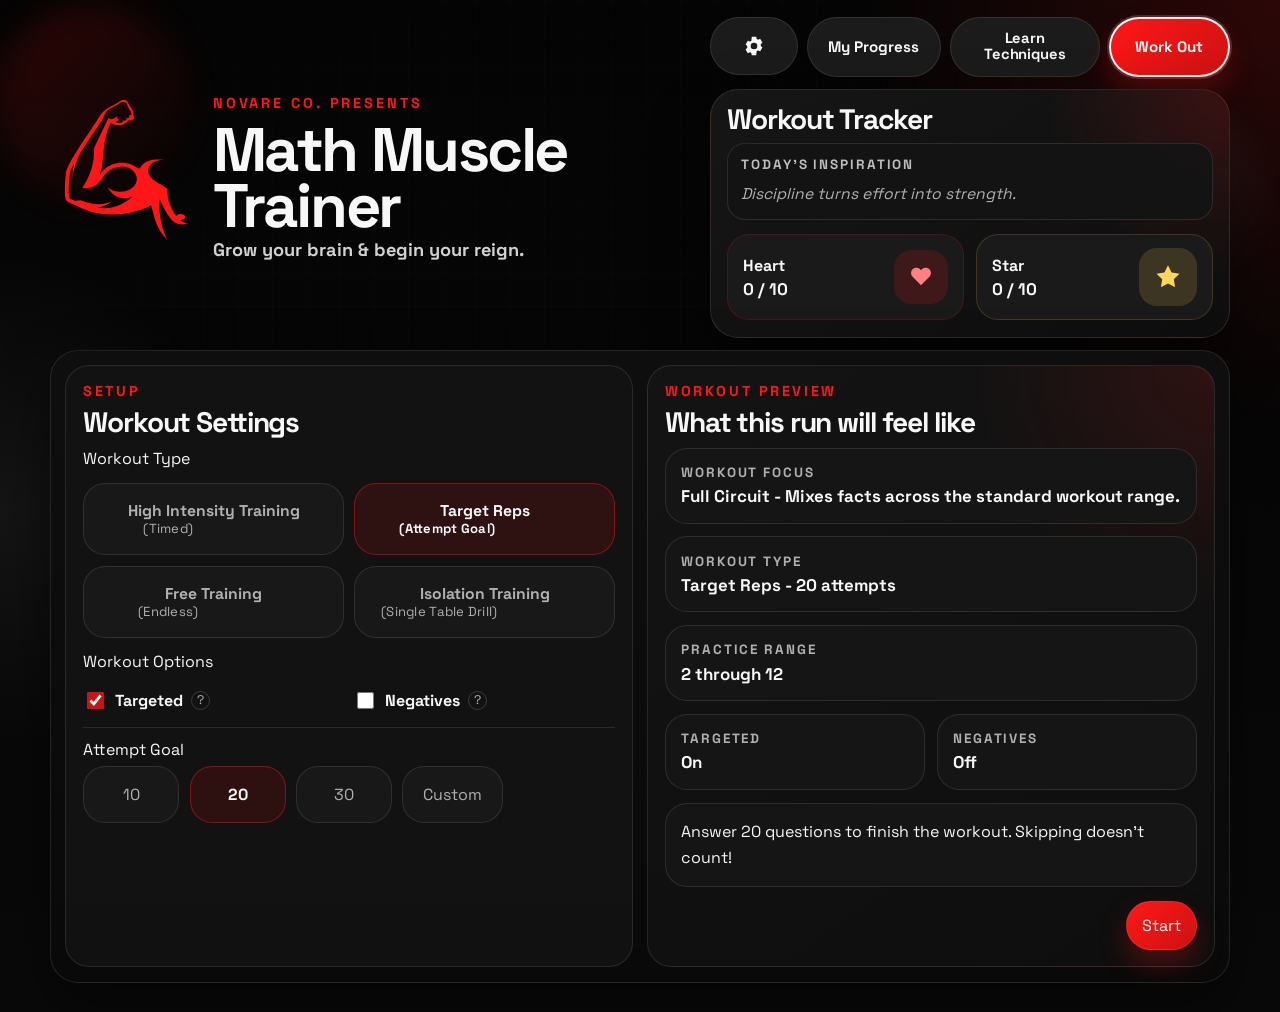
==== commit edb7064f: "Release v0.5.1 app and docs updates" ====
--- a/index.html
+++ b/index.html
@@ -23,7 +23,6 @@
 
       <header class="page-header">
         <div class="hero-copy">
-          <p class="eyebrow">Novare Co. presents.</p>
           <div class="hero-title-row">
             <span class="hero-mark" aria-hidden="true">
               <svg viewBox="0 0 660 660" role="presentation">
@@ -33,8 +32,12 @@
               </svg>
             </span>
             <div class="hero-text-block">
-              <h1>Math Muscle Trainer</h1>
-              <p class="hero-tagline">Grow your brain, begin your reign.</p>
+              <p class="eyebrow">Novare Co. presents</p>
+              <h1>
+                <span>Math Muscle</span>
+                <span>Trainer</span>
+              </h1>
+              <p class="hero-tagline">Grow your brain &amp; begin your reign.</p>
             </div>
           </div>
         </div>
@@ -58,8 +61,8 @@
             </button>
             <button class="nav-button" type="button" data-view-target="techniques">
               <span class="nav-button-stack">
-                <strong>Learn</strong>
-                <small>Techniques</small>
+                <span>Learn</span>
+                <span>Techniques</span>
               </span>
             </button>
             <button
@@ -133,10 +136,109 @@
                 </div>
 
                 <form id="settingsForm" class="settings-form">
-                  <section class="range-options-block">
-                    <div class="range-block">
-                      <span class="field-helper">Practice multiplications between...</span>
-                      <div class="field-grid compact-field-grid">
+                  <div class="field option-field">
+                    <span>Workout Type</span>
+                    <div
+                      class="choice-row centered-choice workout-type-grid"
+                      role="radiogroup"
+                      aria-label="Workout type"
+                    >
+                      <label class="choice-pill session-choice">
+                        <input type="radio" name="sessionType" value="timed" />
+                        <span class="choice-pill-copy">
+                          <strong>High Intensity Training</strong>
+                          <small>(Timed)</small>
+                        </span>
+                      </label>
+
+                      <label class="choice-pill session-choice">
+                        <input
+                          type="radio"
+                          name="sessionType"
+                          value="question-goal"
+                          checked
+                        />
+                        <span class="choice-pill-copy">
+                          <strong>Target Reps</strong>
+                          <small>(Attempt Goal)</small>
+                        </span>
+                      </label>
+
+                      <label class="choice-pill session-choice">
+                        <input type="radio" name="sessionType" value="endless" />
+                        <span class="choice-pill-copy">
+                          <strong>Free Training</strong>
+                          <small>(Endless)</small>
+                        </span>
+                      </label>
+
+                      <label class="choice-pill session-choice">
+                        <input type="radio" name="sessionType" value="isolation" />
+                        <span class="choice-pill-copy">
+                          <strong>Isolation Training</strong>
+                          <small>(Single Table Drill)</small>
+                        </span>
+                      </label>
+                    </div>
+                  </div>
+
+                  <div class="field option-field">
+                    <span>Workout Options</span>
+                    <div class="setup-option-list">
+                      <label class="toggle compact-toggle bare-toggle">
+                        <span class="toggle-row">
+                          <input id="adaptiveMode" type="checkbox" checked />
+                          <span class="toggle-label">Targeted</span>
+                          <span
+                            class="tooltip-dot"
+                            tabindex="0"
+                            data-tooltip="Brings back the facts that still need reps."
+                            aria-label="Targeted help"
+                          >
+                            ?
+                          </span>
+                        </span>
+                      </label>
+
+                      <label class="toggle compact-toggle bare-toggle">
+                        <span class="toggle-row">
+                          <input id="negativesMode" type="checkbox" />
+                          <span class="toggle-label">Negatives</span>
+                          <span
+                            class="tooltip-dot"
+                            tabindex="0"
+                            data-tooltip="Mix in positive and negative integers."
+                            aria-label="Negatives help"
+                          >
+                            ?
+                          </span>
+                        </span>
+                      </label>
+                    </div>
+                  </div>
+
+                  <section class="field option-field extra-options-field">
+                    <div class="field is-hidden" id="isolationField">
+                      <span>Isolation Target</span>
+                      <label class="field centered-field">
+                        <span>Times table</span>
+                        <select id="focusFactor">
+                          <option value="1">x 1</option>
+                          <option value="2">x 2</option>
+                          <option value="3">x 3</option>
+                          <option value="4">x 4</option>
+                          <option value="5">x 5</option>
+                          <option value="6">x 6</option>
+                          <option value="7" selected>x 7</option>
+                          <option value="8">x 8</option>
+                          <option value="9">x 9</option>
+                          <option value="10">x 10</option>
+                          <option value="11">x 11</option>
+                          <option value="12">x 12</option>
+                        </select>
+                      </label>
+
+                      <div class="field-grid compact-field-grid isolation-range-grid">
                         <label class="field centered-field">
                           <span>Minimum</span>
                           <select id="minFactor">
@@ -175,235 +277,121 @@
                       </div>
                     </div>
 
-                    <div class="mini-toggle-stack">
-                      <span class="field-helper option-stack-spacer" aria-hidden="true">
-                        Practice multiplications between...
-                      </span>
-                      <span class="option-stack-title">Options</span>
-
-                      <div class="mini-toggle-list">
-                        <label class="toggle compact-toggle bare-toggle">
-                          <span class="toggle-row">
-                            <input id="adaptiveMode" type="checkbox" checked />
-                            <span class="toggle-label">Targeted</span>
-                            <span
-                              class="tooltip-dot"
-                              tabindex="0"
-                              data-tooltip="Brings back the facts that still need reps."
-                              aria-label="Targeted help"
-                            >
-                              ?
-                            </span>
+                    <div class="field is-hidden" id="freeTrainingField">
+                      <span>Free Training Style</span>
+                      <div
+                        class="choice-row centered-choice"
+                        role="radiogroup"
+                        aria-label="Free training style"
+                      >
+                        <label class="choice-pill session-choice">
+                          <input type="radio" name="freeTrainingMode" value="zen" checked />
+                          <span class="choice-pill-copy">
+                            <strong>Zen Mode</strong>
+                            <small>(No Rules)</small>
                           </span>
                         </label>
 
-                        <label class="toggle compact-toggle bare-toggle">
-                          <span class="toggle-row">
-                            <input id="negativesMode" type="checkbox" />
-                            <span class="toggle-label">Negatives</span>
-                            <span
-                              class="tooltip-dot"
-                              tabindex="0"
-                              data-tooltip="Mix in positive and negative integers."
-                              aria-label="Negatives help"
-                            >
-                              ?
-                            </span>
+                        <label class="choice-pill session-choice">
+                          <input type="radio" name="freeTrainingMode" value="spar" />
+                          <span class="choice-pill-copy">
+                            <strong>Spar Mode</strong>
+                            <small>(3 Mistake Knockout)</small>
                           </span>
                         </label>
                       </div>
                     </div>
+
+                    <div class="field is-hidden" id="sparTimingField">
+                      <span>Spar Round</span>
+                      <div
+                        class="choice-row choice-row-compact"
+                        role="radiogroup"
+                        aria-label="Spar round style"
+                      >
+                        <label class="choice-pill compact">
+                          <input type="radio" name="sparTiming" value="untimed" checked />
+                          <span>Untimed</span>
+                        </label>
+
+                        <label class="choice-pill compact">
+                          <input type="radio" name="sparTiming" value="timed" />
+                          <span>Timed</span>
+                        </label>
+                      </div>
+                    </div>
+
+                    <div class="field is-hidden" id="timeField">
+                      <span>Workout Duration</span>
+                      <div
+                        class="choice-row choice-row-compact"
+                        role="radiogroup"
+                        aria-label="Workout duration"
+                      >
+                        <label class="choice-pill compact">
+                          <input type="radio" name="timePreset" value="1" />
+                          <span>1 min</span>
+                        </label>
+
+                        <label class="choice-pill compact">
+                          <input type="radio" name="timePreset" value="3" checked />
+                          <span>3 min</span>
+                        </label>
+
+                        <label class="choice-pill compact">
+                          <input type="radio" name="timePreset" value="5" />
+                          <span>5 min</span>
+                        </label>
+
+                        <label class="choice-pill compact">
+                          <input type="radio" name="timePreset" value="custom" />
+                          <span>Custom</span>
+                        </label>
+                      </div>
+
+                      <label class="field centered-field nested-field is-hidden" id="timeCustomField">
+                        <span>Custom minutes (1-60)</span>
+                        <input id="timeCustom" type="number" min="1" max="60" value="8" />
+                      </label>
+                    </div>
+
+                    <div class="field is-hidden" id="questionTargetField">
+                      <span>Attempt Goal</span>
+                      <div
+                        class="choice-row choice-row-compact"
+                        role="radiogroup"
+                        aria-label="Attempt goal"
+                      >
+                        <label class="choice-pill compact">
+                          <input type="radio" name="questionPreset" value="10" />
+                          <span>10</span>
+                        </label>
+
+                        <label class="choice-pill compact">
+                          <input type="radio" name="questionPreset" value="20" checked />
+                          <span>20</span>
+                        </label>
+
+                        <label class="choice-pill compact">
+                          <input type="radio" name="questionPreset" value="30" />
+                          <span>30</span>
+                        </label>
+
+                        <label class="choice-pill compact">
+                          <input type="radio" name="questionPreset" value="custom" />
+                          <span>Custom</span>
+                        </label>
+                      </div>
+
+                      <label
+                        class="field centered-field nested-field is-hidden"
+                        id="questionCustomField"
+                      >
+                        <span>Custom attempt goal (5-200)</span>
+                        <input id="questionCustom" type="number" min="5" max="200" value="40" />
+                      </label>
+                    </div>
                   </section>
-
-                  <div class="field option-field">
-                    <span>Question Style</span>
-                    <div
-                      class="choice-row centered-choice"
-                      role="radiogroup"
-                      aria-label="Question style"
-                    >
-                      <label class="choice-pill">
-                        <input type="radio" name="questionStyle" value="mixed" checked />
-                        <span>Full Circuit</span>
-                      </label>
-
-                      <label class="choice-pill">
-                        <input type="radio" name="questionStyle" value="focus" />
-                        <span>Isolation</span>
-                      </label>
-                    </div>
-                  </div>
-
-                  <label class="field centered-field is-hidden" id="focusField">
-                    <span>Focus table</span>
-                    <select id="focusFactor">
-                      <option value="1">x 1</option>
-                      <option value="2">x 2</option>
-                      <option value="3">x 3</option>
-                      <option value="4">x 4</option>
-                      <option value="5">x 5</option>
-                      <option value="6">x 6</option>
-                      <option value="7" selected>x 7</option>
-                      <option value="8">x 8</option>
-                      <option value="9">x 9</option>
-                      <option value="10">x 10</option>
-                      <option value="11">x 11</option>
-                      <option value="12">x 12</option>
-                    </select>
-                  </label>
-
-                  <div class="field option-field">
-                    <span>Workout Type</span>
-                    <div
-                      class="choice-row centered-choice"
-                      role="radiogroup"
-                      aria-label="Workout type"
-                    >
-                      <label class="choice-pill session-choice">
-                        <input type="radio" name="sessionType" value="timed" />
-                        <span class="choice-pill-copy">
-                          <strong>High Intensity Training</strong>
-                          <small>(Timed)</small>
-                        </span>
-                      </label>
-
-                      <label class="choice-pill session-choice">
-                        <input
-                          type="radio"
-                          name="sessionType"
-                          value="question-goal"
-                          checked
-                        />
-                        <span class="choice-pill-copy">
-                          <strong>Target Reps</strong>
-                          <small>(Attempt Goal)</small>
-                        </span>
-                      </label>
-
-                      <label class="choice-pill session-choice">
-                        <input type="radio" name="sessionType" value="endless" />
-                        <span class="choice-pill-copy">
-                          <strong>Free Training</strong>
-                          <small>(Endless)</small>
-                        </span>
-                      </label>
-                    </div>
-                  </div>
-
-                  <div class="field is-hidden" id="freeTrainingField">
-                    <span>Free Training Style</span>
-                    <div
-                      class="choice-row centered-choice"
-                      role="radiogroup"
-                      aria-label="Free training style"
-                    >
-                      <label class="choice-pill session-choice">
-                        <input type="radio" name="freeTrainingMode" value="zen" checked />
-                        <span class="choice-pill-copy">
-                          <strong>Zen Mode</strong>
-                          <small>(No Rules)</small>
-                        </span>
-                      </label>
-
-                      <label class="choice-pill session-choice">
-                        <input type="radio" name="freeTrainingMode" value="spar" />
-                        <span class="choice-pill-copy">
-                          <strong>Spar Mode</strong>
-                          <small>(3 Mistake Knockout)</small>
-                        </span>
-                      </label>
-                    </div>
-                  </div>
-
-                  <div class="field is-hidden" id="sparTimingField">
-                    <span>Spar Round</span>
-                    <div
-                      class="choice-row choice-row-compact"
-                      role="radiogroup"
-                      aria-label="Spar round style"
-                    >
-                      <label class="choice-pill compact">
-                        <input type="radio" name="sparTiming" value="untimed" checked />
-                        <span>Untimed</span>
-                      </label>
-
-                      <label class="choice-pill compact">
-                        <input type="radio" name="sparTiming" value="timed" />
-                        <span>Timed</span>
-                      </label>
-                    </div>
-                  </div>
-
-                  <div class="field is-hidden" id="timeField">
-                    <span>Workout Duration</span>
-                    <div
-                      class="choice-row choice-row-compact"
-                      role="radiogroup"
-                      aria-label="Workout duration"
-                    >
-                      <label class="choice-pill compact">
-                        <input type="radio" name="timePreset" value="1" />
-                        <span>1 min</span>
-                      </label>
-
-                      <label class="choice-pill compact">
-                        <input type="radio" name="timePreset" value="3" checked />
-                        <span>3 min</span>
-                      </label>
-
-                      <label class="choice-pill compact">
-                        <input type="radio" name="timePreset" value="5" />
-                        <span>5 min</span>
-                      </label>
-
-                      <label class="choice-pill compact">
-                        <input type="radio" name="timePreset" value="custom" />
-                        <span>Custom</span>
-                      </label>
-                    </div>
-
-                    <label class="field centered-field nested-field is-hidden" id="timeCustomField">
-                      <span>Custom minutes (1-60)</span>
-                      <input id="timeCustom" type="number" min="1" max="60" value="8" />
-                    </label>
-                  </div>
-
-                  <div class="field" id="questionTargetField">
-                    <span>Attempt Goal</span>
-                    <div
-                      class="choice-row choice-row-compact"
-                      role="radiogroup"
-                      aria-label="Attempt goal"
-                    >
-                      <label class="choice-pill compact">
-                        <input type="radio" name="questionPreset" value="10" />
-                        <span>10</span>
-                      </label>
-
-                      <label class="choice-pill compact">
-                        <input type="radio" name="questionPreset" value="20" checked />
-                        <span>20</span>
-                      </label>
-
-                      <label class="choice-pill compact">
-                        <input type="radio" name="questionPreset" value="30" />
-                        <span>30</span>
-                      </label>
-
-                      <label class="choice-pill compact">
-                        <input type="radio" name="questionPreset" value="custom" />
-                        <span>Custom</span>
-                      </label>
-                    </div>
-
-                    <label
-                      class="field centered-field nested-field is-hidden"
-                      id="questionCustomField"
-                    >
-                      <span>Custom attempt goal (5-200)</span>
-                      <input id="questionCustom" type="number" min="5" max="200" value="40" />
-                    </label>
-                  </div>
                 </form>
               </section>
 
@@ -417,8 +405,8 @@
 
                 <div class="preview-stack">
                   <article class="preview-item">
-                    <span class="preview-label">Question Style</span>
-                    <strong class="preview-value" id="setupPreviewStyle">Full Circuit</strong>
+                    <span class="preview-label">Workout Focus</span>
+                    <strong class="preview-value" id="setupPreviewStyle">Standard mixed facts</strong>
                   </article>
 
                   <article class="preview-item">
@@ -458,26 +446,9 @@
           </section>
 
           <section class="screen" data-view="techniques" id="techniquesScreen">
-            <div class="screen-grid techniques-grid">
-              <section class="panel techniques-library-panel">
-                <div class="section-heading compact">
-                  <div>
-                    <p class="section-kicker">Learn</p>
-                    <h2>Techniques</h2>
-                  </div>
-                </div>
-
-                <p class="techniques-copy">
-                  Learn one table trick at a time, then lock it in with calm reps.
-                </p>
-
-                <div class="technique-table-grid" id="techniqueTableGrid"></div>
-              </section>
-
-              <section class="panel techniques-lesson-panel">
-                <div id="techniqueLessonShell"></div>
-              </section>
-            </div>
+            <section class="panel techniques-screen-panel">
+              <div id="techniqueScreenShell"></div>
+            </section>
           </section>
 
           <section class="screen" data-view="countdown" id="countdownScreen">
@@ -485,7 +456,7 @@
               <p class="section-kicker">Get Ready</p>
               <p class="countdown-copy">Type the answer to the times tables.</p>
               <p class="countdown-subcopy">Starting in...</p>
-              <div class="countdown-number" id="countdownNumber">3</div>
+              <div class="countdown-number" id="countdownNumber" aria-live="assertive">3</div>
             </section>
           </section>
 
@@ -523,7 +494,7 @@
               </div>
 
               <div class="problem-wrap minimalist">
-                <div class="problem-text" id="problemText">Ready when you are.</div>
+                <div class="problem-text" id="problemText" aria-live="polite">Ready when you are.</div>
               </div>
 
               <form id="answerForm" class="answer-form" autocomplete="off">
@@ -556,24 +527,25 @@
             <section class="panel carousel-panel results-screen-panel">
               <div class="carousel-shell-head">
                 <p class="section-kicker">Results</p>
-                <div class="carousel-actions">
-                  <button
-                    class="carousel-button"
-                    type="button"
-                    id="resultsPrevButton"
-                    aria-label="Previous results panel"
-                  >
-                    &#8249;
-                  </button>
-                  <button
-                    class="carousel-button"
-                    type="button"
-                    id="resultsNextButton"
-                    aria-label="Next results panel"
-                  >
-                    &#8250;
-                  </button>
-                </div>
+              </div>
+
+              <div class="carousel-actions carousel-actions-floating" aria-label="Results navigation">
+                <button
+                  class="carousel-button"
+                  type="button"
+                  id="resultsPrevButton"
+                  aria-label="Previous results panel"
+                >
+                  &#8249;
+                </button>
+                <button
+                  class="carousel-button"
+                  type="button"
+                  id="resultsNextButton"
+                  aria-label="Next results panel"
+                >
+                  &#8250;
+                </button>
               </div>
 
               <div class="results-carousel">
@@ -706,15 +678,20 @@
                     <h2>Where to build next</h2>
                   </div>
 
-                  <div class="focus-split">
-                    <section class="focus-panel">
-                      <h3 class="focus-panel-title">Recent Growth Opportunities</h3>
-                      <div class="focus-card-grid" id="resultsGrowthList"></div>
+                  <div class="focus-columns">
+                    <section class="focus-panel focus-column">
+                      <h3 class="focus-panel-title">Positive Progress</h3>
+                      <div class="focus-card-grid single-column-grid" id="resultsWinsList"></div>
                     </section>
 
-                    <section class="focus-panel">
+                    <section class="focus-panel focus-column">
                       <h3 class="focus-panel-title">Priority Targets</h3>
-                      <div class="focus-card-grid" id="resultsPriorityList"></div>
+                      <div class="focus-card-grid single-column-grid" id="resultsPriorityList"></div>
+                    </section>
+
+                    <section class="focus-panel focus-column">
+                      <h3 class="focus-panel-title">Growth Opportunities</h3>
+                      <div class="focus-card-grid single-column-grid" id="resultsGrowthList"></div>
                     </section>
                   </div>
                 </section>
@@ -726,24 +703,25 @@
             <section class="panel carousel-panel progress-screen-panel">
               <div class="carousel-shell-head">
                 <p class="section-kicker">My Progress</p>
-                <div class="carousel-actions">
-                  <button
-                    class="carousel-button"
-                    type="button"
-                    id="progressPrevButton"
-                    aria-label="Previous progress panel"
-                  >
-                    &#8249;
-                  </button>
-                  <button
-                    class="carousel-button"
-                    type="button"
-                    id="progressNextButton"
-                    aria-label="Next progress panel"
-                  >
-                    &#8250;
-                  </button>
-                </div>
+              </div>
+
+              <div class="carousel-actions carousel-actions-floating" aria-label="Progress navigation">
+                <button
+                  class="carousel-button"
+                  type="button"
+                  id="progressPrevButton"
+                  aria-label="Previous progress panel"
+                >
+                  &#8249;
+                </button>
+                <button
+                  class="carousel-button"
+                  type="button"
+                  id="progressNextButton"
+                  aria-label="Next progress panel"
+                >
+                  &#8250;
+                </button>
               </div>
 
               <div class="progress-carousel">
@@ -880,15 +858,20 @@
                     <h2>Where to build next</h2>
                   </div>
 
-                  <div class="focus-split">
-                    <section class="focus-panel">
-                      <h3 class="focus-panel-title">Recent Growth Opportunities</h3>
-                      <div class="focus-card-grid" id="progressGrowthList"></div>
+                  <div class="focus-columns">
+                    <section class="focus-panel focus-column">
+                      <h3 class="focus-panel-title">Positive Progress</h3>
+                      <div class="focus-card-grid single-column-grid" id="progressWinsList"></div>
                     </section>
 
-                    <section class="focus-panel">
+                    <section class="focus-panel focus-column">
                       <h3 class="focus-panel-title">Priority Targets</h3>
-                      <div class="focus-card-grid" id="progressPriorityList"></div>
+                      <div class="focus-card-grid single-column-grid" id="progressPriorityList"></div>
+                    </section>
+
+                    <section class="focus-panel focus-column">
+                      <h3 class="focus-panel-title">Growth Opportunities</h3>
+                      <div class="focus-card-grid single-column-grid" id="progressGrowthList"></div>
                     </section>
                   </div>
                 </section>
@@ -917,6 +900,7 @@
                           <select id="recordsModeSelect">
                             <option value="timed">High Intensity Training</option>
                             <option value="question-goal">Target Reps</option>
+                            <option value="isolation">Isolation Training</option>
                             <option value="zen">Zen Mode</option>
                             <option value="spar">Spar Mode</option>
                           </select>
@@ -958,13 +942,13 @@
 
           <section class="options-card">
             <p class="section-kicker">Version</p>
-            <p class="options-copy"><strong>v0.4.0</strong></p>
+            <p class="options-copy"><strong id="appVersion">v0.5.1</strong></p>
           </section>
 
           <section class="options-card">
             <p class="section-kicker">Most Recent Updates</p>
             <ul class="options-list">
-              <li>New Learn / Techniques mode with a 10x lesson flow</li>
+              <li>New two-screen Learn / Techniques flow with a stronger 10x lesson</li>
               <li>Dark workout theme and reworked app shell</li>
               <li>Carousel-style Results and My Progress views</li>
               <li>Timed, target, and endless workout types</li>
@@ -987,14 +971,6 @@
             <p class="section-kicker">End Workout</p>
             <h2>End workout?</h2>
           </div>
-          <button
-            class="carousel-button"
-            type="button"
-            id="endWorkoutCloseButton"
-            aria-label="Close end workout dialog"
-          >
-            &#10005;
-          </button>
         </div>
 
         <div class="options-stack">
@@ -1018,14 +994,6 @@
             <p class="section-kicker">Exit Lesson</p>
             <h2>Leave this technique?</h2>
           </div>
-          <button
-            class="carousel-button"
-            type="button"
-            id="exitTechniqueCloseButton"
-            aria-label="Close exit lesson dialog"
-          >
-            &#10005;
-          </button>
         </div>
 
         <div class="options-stack">
--- a/styles.css
+++ b/styles.css
@@ -87,6 +87,14 @@
   transform: none;
 }
 
+button:focus-visible,
+input:focus-visible,
+select:focus-visible {
+  outline: none;
+  border-color: rgba(255, 23, 23, 0.72);
+  box-shadow: 0 0 0 3px rgba(255, 23, 23, 0.2);
+}
+
 .page-shell {
   position: relative;
   z-index: 1;
@@ -131,17 +139,17 @@
   position: relative;
   z-index: 1;
   display: grid;
-  grid-template-columns: minmax(0, 1.28fr) minmax(360px, 0.72fr);
-  gap: 1.15rem;
-  align-items: start;
-  margin-bottom: 0.55rem;
+  grid-template-columns: repeat(2, minmax(0, 1fr));
+  gap: 0.9rem;
+  align-items: stretch;
+  margin-bottom: 0.72rem;
 }
 
 .hero-copy {
   display: grid;
-  gap: 0.8rem;
-  min-height: 272px;
-  padding: 3.35rem 0.18rem 0 0.1rem;
+  gap: 0.22rem;
+  min-height: 220px;
+  padding: 0.3rem 0.14rem 0 0.08rem;
   align-content: center;
 }
 
@@ -155,18 +163,18 @@
 .hero-title-row {
   display: flex;
   align-items: flex-start;
-  gap: 1rem;
+  gap: 0.82rem;
 }
 
 .hero-mark {
   display: inline-flex;
   align-items: center;
   justify-content: center;
-  width: clamp(122px, 12.8vw, 164px);
-  height: clamp(122px, 12.8vw, 164px);
+  width: clamp(116px, 11.6vw, 152px);
+  height: clamp(116px, 11.6vw, 152px);
   flex: 0 0 auto;
   color: var(--accent);
-  margin-top: 0.2rem;
+  margin-top: 0.1rem;
 }
 
 .hero-mark svg {
@@ -213,8 +221,14 @@
 }
 
 h1 {
-  font-size: clamp(3.1rem, 5.7vw, 5.45rem);
-  font-weight: 700;
+  font-size: clamp(3rem, 4.8vw, 4.9rem);
+  font-weight: 700;
+  line-height: 0.92;
+}
+
+h1 span {
+  display: block;
+  white-space: nowrap;
 }
 
 h2 {
@@ -244,26 +258,36 @@
 
 .hero-text-block {
   display: grid;
-  gap: 0.55rem;
+  gap: 0.24rem;
   max-width: none;
-  padding-top: 0.28rem;
+  padding-top: 0.02rem;
+}
+
+.hero-text-block .eyebrow {
+  margin-bottom: 0.34rem;
+  font-size: clamp(0.9rem, 1.02vw, 1rem);
+  letter-spacing: 0.2em;
 }
 
 .hero-tagline {
   margin: 0;
   max-width: none;
   white-space: nowrap;
-  font-size: clamp(1rem, 1.4vw, 1.22rem);
-  font-weight: 700;
-  line-height: 1.15;
+  font-size: clamp(1.12rem, 1.42vw, 1.34rem);
+  font-weight: 700;
+  line-height: 1.2;
   color: rgba(255, 255, 255, 0.82);
 }
 
 .shell-nav {
   display: grid;
-  grid-template-columns: 58px repeat(3, minmax(0, 1fr));
+  grid-template-columns:
+    88px
+    minmax(132px, 1.05fr)
+    minmax(146px, 1.18fr)
+    minmax(118px, 0.95fr);
   gap: 0.55rem;
-  width: min(560px, 100%);
+  width: min(520px, 100%);
 }
 
 .utility-button,
@@ -288,16 +312,16 @@
 .nav-button,
 .primary-button,
 .ghost-button {
-  padding: 0.86rem 1.15rem;
+  padding: 0.82rem 0.92rem;
 }
 
 .utility-button {
   display: inline-flex;
   align-items: center;
   justify-content: center;
-  width: 58px;
+  width: 88px;
   height: 58px;
-  padding: 0;
+  padding: 0 0.95rem;
   color: var(--text);
 }
 
@@ -315,26 +339,32 @@
   min-height: 58px;
   width: 100%;
   font-weight: 700;
-  white-space: nowrap;
+  font-size: 0.95rem;
+  line-height: 1.08;
+  white-space: normal;
+  text-align: center;
 }
 
 .nav-button-stack {
   display: grid;
   gap: 0.04rem;
   justify-items: center;
-  line-height: 1.05;
-}
-
-.nav-button-stack strong,
-.nav-button-stack small {
+  line-height: 1.02;
+  min-width: 0;
+}
+
+.nav-button-stack span {
   display: block;
-}
-
-.nav-button-stack small {
-  font-size: 0.74rem;
-  letter-spacing: 0.04em;
-  text-transform: uppercase;
-  color: rgba(255, 255, 255, 0.68);
+  color: inherit;
+  font-size: 0.92rem;
+  line-height: 1.04;
+  font-weight: 700;
+  letter-spacing: -0.01em;
+  white-space: nowrap;
+}
+
+.nav-button-stack span:last-child {
+  font-size: 0.92rem;
 }
 
 .nav-button-primary,
@@ -362,7 +392,7 @@
 }
 
 .daily-widget {
-  width: min(430px, 100%);
+  width: min(520px, 100%);
   padding: 1rem 1rem 1.05rem;
   background:
     radial-gradient(circle at top right, rgba(255, 23, 23, 0.16), transparent 32%),
@@ -687,6 +717,12 @@
   padding-top: 0.06rem;
 }
 
+.setup-option-list {
+  display: grid;
+  grid-template-columns: repeat(2, minmax(0, 1fr));
+  gap: 0.5rem;
+}
+
 .mini-toggle-list .toggle-row {
   align-items: flex-start;
 }
@@ -749,6 +785,17 @@
   justify-content: center;
 }
 
+.workout-type-grid {
+  display: grid;
+  grid-template-columns: repeat(2, minmax(0, 1fr));
+  gap: 0.65rem;
+}
+
+.workout-type-grid .choice-pill,
+.workout-type-grid .session-choice {
+  min-width: 0;
+}
+
 .choice-row-compact .choice-pill {
   min-width: 96px;
 }
@@ -798,16 +845,23 @@
 .choice-pill-copy {
   display: grid;
   gap: 0.16rem;
+  justify-items: center;
+  text-align: center;
 }
 
 .choice-pill-copy strong {
+  display: block;
   font-size: 0.98rem;
 }
 
 .choice-pill-copy small {
+  display: block;
   font-size: 0.82rem;
   letter-spacing: 0.02em;
   text-transform: none;
+  line-height: 1.2;
+  max-width: 16ch;
+  white-space: nowrap;
 }
 
 .toggle {
@@ -904,6 +958,15 @@
   gap: 0.5rem;
 }
 
+.extra-options-field {
+  padding-top: 0.65rem;
+  border-top: 1px solid var(--stroke);
+}
+
+.isolation-range-grid {
+  margin-top: 0.5rem;
+}
+
 .preview-item,
 .hud-card,
 .stat-block,
@@ -961,42 +1024,60 @@
   margin-top: 0.9rem;
 }
 
-.techniques-grid {
-  grid-template-columns: minmax(260px, 0.82fr) minmax(0, 1.18fr);
-  align-items: start;
-}
-
-.techniques-library-panel,
-.techniques-lesson-panel {
-  min-height: 560px;
-}
-
-.techniques-lesson-panel {
+.techniques-screen-panel {
+  min-height: 580px;
   background:
     radial-gradient(circle at top right, rgba(255, 23, 23, 0.12), transparent 26%),
     linear-gradient(155deg, rgba(18, 18, 18, 0.98), rgba(10, 10, 10, 0.92));
 }
 
+.technique-menu-shell,
+.technique-celebration-shell {
+  display: grid;
+  gap: 1rem;
+  align-content: start;
+  animation: rise-in 260ms ease both;
+}
+
+.technique-lesson-wrap {
+  display: grid;
+  gap: 1rem;
+  align-content: start;
+}
+
+.technique-menu-shell {
+  min-height: 100%;
+}
+
+.technique-menu-head,
+.technique-lesson-head {
+  display: flex;
+  align-items: start;
+  justify-content: space-between;
+  gap: 0.95rem;
+}
+
+.technique-menu-copy,
 .techniques-copy {
-  margin: 0 0 0.95rem;
-  max-width: 30ch;
+  margin: 0;
+  max-width: 44ch;
   color: var(--muted);
   line-height: 1.55;
 }
 
 .technique-table-grid {
   display: grid;
-  grid-template-columns: repeat(2, minmax(0, 1fr));
-  gap: 0.72rem;
+  grid-template-columns: repeat(4, minmax(0, 1fr));
+  gap: 0.68rem;
 }
 
 .technique-card {
   display: grid;
-  gap: 0.48rem;
+  gap: 0.24rem;
   align-content: start;
-  min-height: 116px;
+  min-height: 84px;
   width: 100%;
-  padding: 0.95rem;
+  padding: 0.72rem 0.8rem;
   border-radius: 22px;
   border: 1px solid var(--stroke);
   background: rgba(22, 22, 22, 0.96);
@@ -1005,13 +1086,17 @@
 }
 
 .technique-card strong {
-  font-size: 1.08rem;
+  font-size: 0.96rem;
 }
 
 .technique-card-note {
   color: var(--muted);
-  font-size: 0.9rem;
-  line-height: 1.35;
+  font-size: 0.78rem;
+  line-height: 1.18;
+  max-width: none;
+  white-space: nowrap;
+  overflow: hidden;
+  text-overflow: ellipsis;
 }
 
 .technique-card-pill {
@@ -1043,6 +1128,19 @@
   color: var(--gold);
 }
 
+.technique-card.is-completed {
+  border-color: rgba(124, 225, 166, 0.24);
+  background:
+    radial-gradient(circle at top right, rgba(124, 225, 166, 0.12), transparent 34%),
+    rgba(22, 22, 22, 0.98);
+  box-shadow: inset 0 0 0 1px rgba(124, 225, 166, 0.1);
+}
+
+.technique-card.is-completed .technique-card-pill {
+  background: rgba(124, 225, 166, 0.16);
+  color: var(--success);
+}
+
 .technique-card:disabled {
   opacity: 0.56;
   cursor: not-allowed;
@@ -1056,17 +1154,6 @@
   display: grid;
   gap: 1rem;
   align-content: start;
-}
-
-.technique-shell-head {
-  display: flex;
-  align-items: start;
-  justify-content: space-between;
-  gap: 0.9rem;
-}
-
-.technique-shell-head .section-note {
-  margin-top: 0.05rem;
 }
 
 .technique-stage-pills {
@@ -1146,23 +1233,95 @@
   color: var(--gold);
 }
 
+.technique-factor {
+  color: #99cfff;
+}
+
 .technique-pattern-grid {
   display: grid;
-  gap: 0.62rem;
+  grid-template-columns: repeat(4, minmax(0, 1fr));
+  gap: 0.58rem;
 }
 
 .technique-pattern-row {
   display: flex;
   align-items: center;
+  justify-content: center;
   gap: 0.42rem;
   flex-wrap: wrap;
-  padding: 0.78rem 0.86rem;
+  min-height: 82px;
+  padding: 0.82rem 0.86rem;
   border-radius: 18px;
   border: 1px solid var(--stroke);
   background: rgba(24, 24, 24, 0.96);
-  font-size: 1.08rem;
+  font-size: 1rem;
   font-weight: 700;
   letter-spacing: -0.02em;
+  text-align: center;
+}
+
+.technique-pattern-signal {
+  display: inline-flex;
+  align-items: center;
+  justify-content: center;
+  width: 1.6rem;
+  min-height: 1.6rem;
+  flex: 0 0 1.6rem;
+}
+
+.technique-status-icon {
+  display: inline-flex;
+  align-items: center;
+  justify-content: center;
+  width: 1.45rem;
+  height: 1.45rem;
+  border-radius: 999px;
+  border: 1px solid transparent;
+  color: transparent;
+  background: transparent;
+  opacity: 0;
+  transition:
+    opacity 120ms ease,
+    border-color 120ms ease,
+    background 120ms ease,
+    color 120ms ease;
+}
+
+.technique-status-icon svg {
+  width: 0.86rem;
+  height: 0.86rem;
+  display: block;
+}
+
+.technique-status-icon path {
+  fill: none;
+  stroke: currentColor;
+  stroke-width: 2;
+  stroke-linecap: round;
+  stroke-linejoin: round;
+}
+
+.technique-status-icon.is-correct {
+  opacity: 1;
+  border-color: rgba(124, 225, 166, 0.55);
+  background: rgba(124, 225, 166, 0.16);
+  color: var(--success);
+}
+
+.technique-status-icon.is-error {
+  opacity: 1;
+  border-color: rgba(255, 106, 106, 0.56);
+  background: rgba(255, 106, 106, 0.14);
+  color: var(--danger);
+}
+
+.technique-pattern-row.is-correct {
+  border-color: rgba(124, 225, 166, 0.28);
+  box-shadow: inset 0 0 0 1px rgba(124, 225, 166, 0.08);
+}
+
+.technique-pattern-row.is-error {
+  border-color: rgba(255, 106, 106, 0.24);
 }
 
 .technique-inline-input {
@@ -1189,6 +1348,15 @@
   box-shadow: 0 0 0 3px rgba(255, 106, 106, 0.1);
 }
 
+.technique-inline-input.is-wide {
+  width: 5.8rem;
+}
+
+.technique-inline-input.is-correct {
+  border-color: rgba(124, 225, 166, 0.68);
+  box-shadow: 0 0 0 3px rgba(124, 225, 166, 0.1);
+}
+
 .technique-question-shell {
   display: grid;
   gap: 0.95rem;
@@ -1217,8 +1385,43 @@
   align-items: center;
 }
 
+.technique-answer-wrap {
+  position: relative;
+}
+
+.technique-answer-wrap .answer-field {
+  margin: 0;
+}
+
 .technique-input-row .answer-field input {
   min-height: 58px;
+}
+
+.technique-answer-wrap .answer-field input {
+  padding-right: 3.1rem;
+}
+
+.technique-answer-wrap.is-correct .answer-field input {
+  border-color: rgba(124, 225, 166, 0.7);
+  box-shadow: 0 0 0 3px rgba(124, 225, 166, 0.1);
+}
+
+.technique-answer-wrap.is-error .answer-field input {
+  border-color: rgba(255, 106, 106, 0.68);
+  box-shadow: 0 0 0 3px rgba(255, 106, 106, 0.1);
+}
+
+.technique-answer-signal {
+  position: absolute;
+  top: 50%;
+  right: 0.82rem;
+  transform: translateY(-50%);
+  pointer-events: none;
+}
+
+.technique-status-icon-inline {
+  width: 1.6rem;
+  height: 1.6rem;
 }
 
 .technique-hint {
@@ -1253,6 +1456,34 @@
 }
 
 .technique-side-actions {
+  display: flex;
+  flex-wrap: wrap;
+  gap: 0.7rem;
+}
+
+.technique-completion-card {
+  display: grid;
+  gap: 0.85rem;
+  padding: 1.2rem;
+  border-radius: 24px;
+  border: 1px solid rgba(232, 190, 79, 0.16);
+  background:
+    radial-gradient(circle at top right, rgba(232, 190, 79, 0.12), transparent 34%),
+    rgba(20, 20, 20, 0.96);
+}
+
+.technique-completion-card h2 {
+  font-size: clamp(2rem, 4vw, 3rem);
+}
+
+.technique-completion-copy {
+  margin: 0;
+  max-width: 42ch;
+  color: var(--muted);
+  line-height: 1.6;
+}
+
+.technique-completion-actions {
   display: flex;
   flex-wrap: wrap;
   gap: 0.7rem;
@@ -1521,16 +1752,17 @@
   display: inline-flex;
   align-items: center;
   justify-content: center;
-  width: 44px;
-  height: 44px;
+  width: 52px;
+  height: 52px;
   padding: 0;
   font-size: 1.3rem;
 }
 
 .carousel-button {
   box-shadow:
-    0 16px 28px rgba(0, 0, 0, 0.36),
-    inset 0 1px 0 rgba(255, 255, 255, 0.04);
+    0 20px 34px rgba(0, 0, 0, 0.42),
+    0 0 0 1px rgba(255, 255, 255, 0.04),
+    inset 0 1px 0 rgba(255, 255, 255, 0.06);
 }
 
 .calendar-nav-button:disabled {
@@ -1686,7 +1918,7 @@
 .carousel-shell-head {
   display: flex;
   align-items: center;
-  justify-content: space-between;
+  justify-content: flex-start;
   gap: 0.85rem;
   min-height: 0;
   margin-bottom: 0.95rem;
@@ -1694,23 +1926,31 @@
 
 .carousel-panel {
   position: relative;
-  padding-inline: 3.75rem;
-}
-
-.carousel-panel .carousel-actions {
+  padding-inline: 4.95rem;
+}
+
+.carousel-actions-floating {
   position: absolute;
-  top: 50%;
-  left: 0.9rem;
-  right: 0.9rem;
-  transform: translateY(-50%);
+  top: var(--carousel-nav-top, 286px);
+  left: -0.35rem;
+  right: -0.35rem;
   justify-content: space-between;
   pointer-events: none;
   z-index: 3;
 }
 
-.carousel-panel .carousel-actions .carousel-button {
+.carousel-actions-floating .carousel-button {
   pointer-events: auto;
   background: rgba(18, 18, 18, 0.98);
+  border-color: rgba(255, 255, 255, 0.08);
+}
+
+.carousel-button:disabled {
+  opacity: 0.34;
+  background: rgba(18, 18, 18, 0.82);
+  border-color: rgba(255, 255, 255, 0.04);
+  color: rgba(255, 255, 255, 0.26);
+  box-shadow: none;
 }
 
 .results-carousel,
@@ -1722,6 +1962,7 @@
 .results-screen-panel,
 .progress-screen-panel {
   min-height: 580px;
+  --carousel-nav-top: 286px;
 }
 
 .results-slide,
@@ -1734,6 +1975,7 @@
   display: grid;
   gap: 0.9rem;
   align-content: start;
+  animation: slide-fade-in 280ms ease both;
 }
 
 .slide-heading,
@@ -1856,6 +2098,18 @@
   align-items: start;
 }
 
+.focus-stack {
+  display: grid;
+  gap: 1.1rem;
+}
+
+.focus-columns {
+  display: grid;
+  grid-template-columns: repeat(3, minmax(0, 1fr));
+  gap: 0;
+  align-items: stretch;
+}
+
 .focus-panel {
   display: grid;
   gap: 0.7rem;
@@ -1863,7 +2117,23 @@
   grid-template-rows: auto 1fr;
 }
 
-.focus-panel + .focus-panel {
+.focus-column {
+  display: grid;
+  gap: 0.7rem;
+  align-content: start;
+  padding-inline: 1.15rem;
+  min-height: 100%;
+}
+
+.focus-column:first-child {
+  padding-left: 0;
+}
+
+.focus-column:last-child {
+  padding-right: 0;
+}
+
+.focus-column + .focus-column {
   padding-left: 1.4rem;
   border-left: 1px solid var(--stroke);
 }
@@ -1880,6 +2150,10 @@
   gap: 0.75rem;
   grid-auto-rows: 1fr;
   align-items: stretch;
+}
+
+.focus-card-grid-triple {
+  grid-template-columns: repeat(3, minmax(0, 1fr));
 }
 
 .focus-card {
@@ -1918,6 +2192,16 @@
 .subtle-chip {
   background: rgba(255, 255, 255, 0.08);
   color: var(--muted);
+}
+
+.success-chip {
+  background: rgba(124, 225, 166, 0.14);
+  color: var(--success);
+}
+
+.warning-chip {
+  background: rgba(232, 190, 79, 0.16);
+  color: var(--gold);
 }
 
 .focus-panel .empty-state {
@@ -2208,6 +2492,12 @@
 
 .confirm-actions {
   justify-content: flex-end;
+}
+
+.confirm-actions > button {
+  flex: 1 1 168px;
+  justify-content: center;
+  min-width: 0;
 }
 
 .empty-state {
@@ -2255,12 +2545,44 @@
   }
 }
 
+@keyframes slide-fade-in {
+  from {
+    opacity: 0;
+    transform: translateX(12px);
+  }
+
+  to {
+    opacity: 1;
+    transform: translateX(0);
+  }
+}
+
+@media (prefers-reduced-motion: reduce) {
+  html {
+    scroll-behavior: auto;
+  }
+
+  button,
+  .reward-mini::before {
+    transition: none !important;
+  }
+
+  .screen.is-active,
+  .results-slide.is-active,
+  .progress-slide.is-active,
+  .technique-menu-shell,
+  .technique-lesson-wrap,
+  .technique-celebration-shell,
+  .countdown-pop {
+    animation: none !important;
+  }
+}
+
 @media (max-width: 1080px) {
   .page-header,
   .setup-grid,
   .results-grid,
-  .progress-grid,
-  .techniques-grid {
+  .progress-grid {
     grid-template-columns: 1fr;
   }
 
@@ -2294,7 +2616,8 @@
   }
 
   .tracker-layout,
-  .focus-split {
+  .focus-split,
+  .focus-columns {
     grid-template-columns: 1fr;
   }
 
@@ -2310,6 +2633,13 @@
     padding-top: 0;
   }
 
+  .focus-column,
+  .focus-panel + .focus-panel {
+    padding-left: 0;
+    padding-right: 0;
+  }
+
+  .focus-column + .focus-column,
   .focus-panel + .focus-panel {
     padding-left: 0;
     padding-top: 0.8rem;
@@ -2317,8 +2647,7 @@
     border-top: 1px solid var(--stroke);
   }
 
-  .techniques-library-panel,
-  .techniques-lesson-panel {
+  .techniques-screen-panel {
     min-height: 0;
   }
 }
@@ -2343,11 +2672,13 @@
   .results-stats,
   .stats-grid,
   .streak-metrics,
+  .setup-option-list,
   .preview-pair,
   .range-options-block,
   .mini-toggle-grid,
   .tracker-mini-grid,
   .focus-card-grid,
+  .focus-card-grid-triple,
   .technique-rule-grid,
   .technique-switch-grid {
     grid-template-columns: 1fr;
@@ -2376,11 +2707,12 @@
     padding-inline: 1rem;
   }
 
-  .carousel-panel .carousel-actions {
+  .carousel-actions-floating {
     position: static;
     transform: none;
     justify-content: flex-start;
     pointer-events: auto;
+    margin-bottom: 0.65rem;
   }
 
   .preview-actions {
@@ -2424,8 +2756,12 @@
     display: none;
   }
 
+  .technique-pattern-grid {
+    grid-template-columns: repeat(2, minmax(0, 1fr));
+  }
+
   .technique-table-grid {
-    grid-template-columns: repeat(3, minmax(0, 1fr));
+    grid-template-columns: repeat(4, minmax(0, 1fr));
   }
 }
 
@@ -2467,7 +2803,7 @@
   }
 
   .shell-nav {
-    grid-template-columns: 54px repeat(3, minmax(0, 1fr));
+    grid-template-columns: 76px repeat(3, minmax(0, 1fr));
   }
 
   .results-screen-panel,
@@ -2510,7 +2846,7 @@
   }
 
   .utility-button {
-    width: 54px;
+    width: 76px;
     height: 54px;
   }
 
@@ -2521,6 +2857,10 @@
   .daily-progress-status {
     white-space: normal;
     text-align: left;
+  }
+
+  .technique-pattern-grid {
+    grid-template-columns: 1fr;
   }
 
   .technique-table-grid {
@@ -2538,3 +2878,9 @@
     align-items: flex-start;
   }
 }
+
+@media (max-width: 520px) {
+  .technique-table-grid {
+    grid-template-columns: 1fr;
+  }
+}
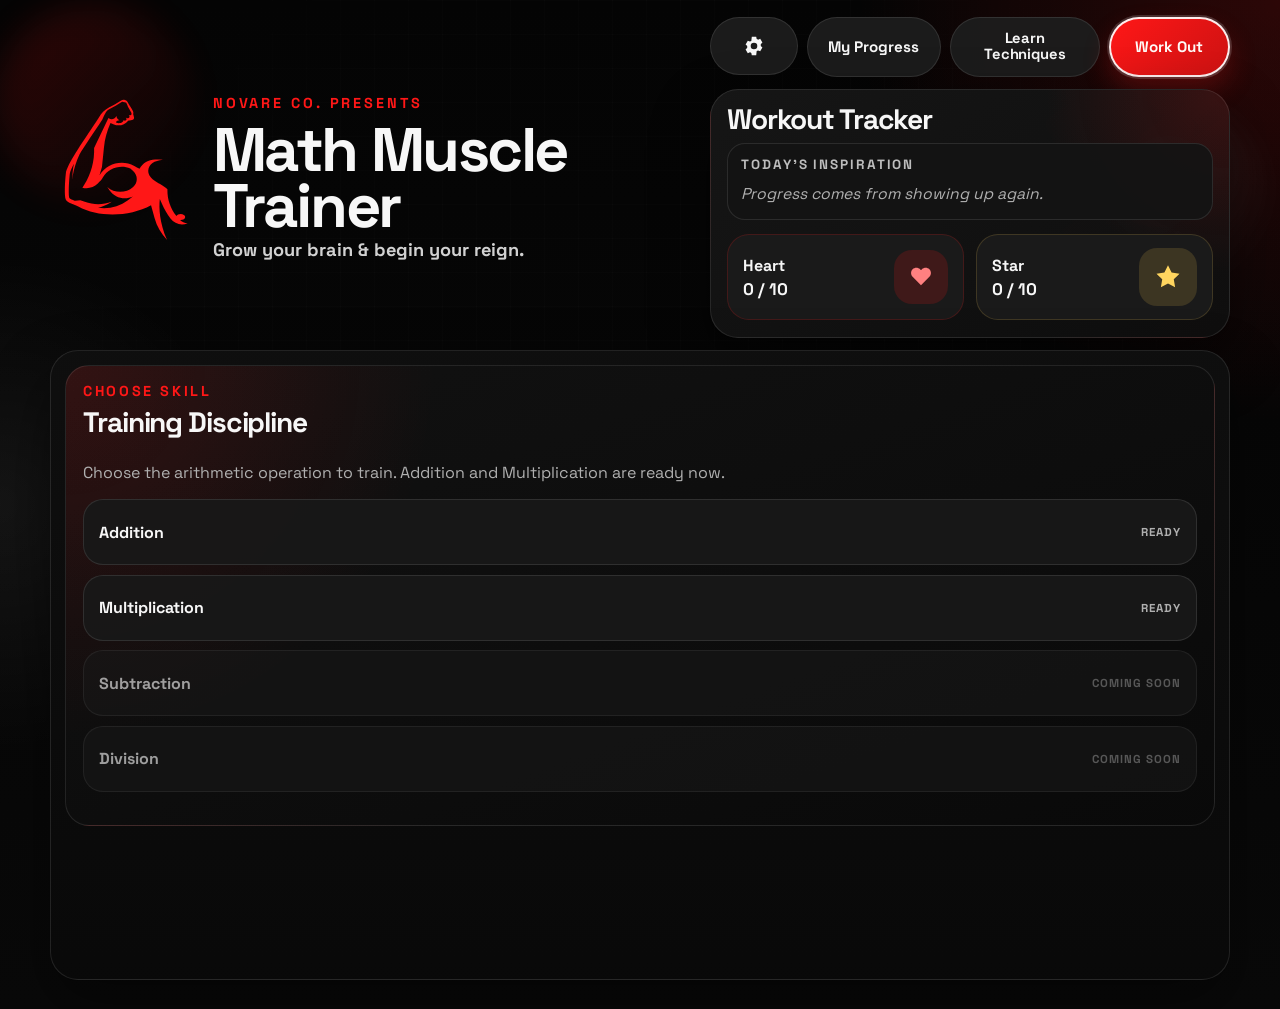
==== commit 43c4bb66: "v0.7.1 setup flow and practice HUD refinement" ====
--- a/index.html
+++ b/index.html
@@ -127,16 +127,81 @@
         <main class="screen-stage">
           <section class="screen is-active" data-view="setup" id="setupScreen">
             <div class="screen-grid setup-grid">
-              <section class="panel">
+              <section class="panel operation-panel" id="setupOperationPanel">
                 <div class="section-heading compact">
                   <div>
-                    <p class="section-kicker">Setup</p>
-                    <h2>Workout Settings</h2>
-                  </div>
-                </div>
-
-                <form id="settingsForm" class="settings-form">
-                  <div class="field option-field">
+                    <p class="section-kicker">Choose Skill</p>
+                    <h2>Training Discipline</h2>
+                  </div>
+                </div>
+
+                <p class="operation-panel-copy">
+                  Choose the arithmetic operation to train. Addition and Multiplication are ready now.
+                </p>
+
+                <div
+                  class="operation-choice-grid"
+                  id="operationChoiceGrid"
+                  role="radiogroup"
+                  aria-label="Arithmetic operation"
+                >
+                  <label class="operation-choice">
+                    <input type="radio" name="operation" value="addition" />
+                    <span class="operation-choice-copy">
+                      <strong>Addition</strong>
+                      <small>Ready</small>
+                    </span>
+                  </label>
+
+                  <label class="operation-choice">
+                    <input type="radio" name="operation" value="multiplication" />
+                    <span class="operation-choice-copy">
+                      <strong>Multiplication</strong>
+                      <small>Ready</small>
+                    </span>
+                  </label>
+
+                  <label class="operation-choice is-disabled">
+                    <input type="radio" name="operation" value="subtraction" disabled />
+                    <span class="operation-choice-copy">
+                      <strong>Subtraction</strong>
+                      <small>Coming Soon</small>
+                    </span>
+                  </label>
+
+                  <label class="operation-choice is-disabled">
+                    <input type="radio" name="operation" value="division" disabled />
+                    <span class="operation-choice-copy">
+                      <strong>Division</strong>
+                      <small>Coming Soon</small>
+                    </span>
+                  </label>
+                </div>
+
+                <div class="setup-step-shell" id="setupStepShell">
+                  <div class="field option-field is-hidden setup-step-field" id="additionDifficultyField">
+                    <span>Addition Difficulty</span>
+                    <div
+                      class="choice-row choice-row-compact"
+                      role="radiogroup"
+                      aria-label="Addition difficulty"
+                    >
+                      <label class="choice-pill compact">
+                        <input type="radio" name="additionDifficulty" value="easy" />
+                        <span>Easy</span>
+                      </label>
+                      <label class="choice-pill compact">
+                        <input type="radio" name="additionDifficulty" value="medium" />
+                        <span>Medium</span>
+                      </label>
+                      <label class="choice-pill compact">
+                        <input type="radio" name="additionDifficulty" value="hard" />
+                        <span>Hard</span>
+                      </label>
+                    </div>
+                  </div>
+
+                  <div class="field option-field is-hidden setup-step-field" id="sessionTypeField">
                     <span>Workout Type</span>
                     <div
                       class="choice-row centered-choice workout-type-grid"
@@ -152,12 +217,7 @@
                       </label>
 
                       <label class="choice-pill session-choice">
-                        <input
-                          type="radio"
-                          name="sessionType"
-                          value="question-goal"
-                          checked
-                        />
+                        <input type="radio" name="sessionType" value="question-goal" />
                         <span class="choice-pill-copy">
                           <strong>Target Reps</strong>
                           <small>(Attempt Goal)</small>
@@ -172,7 +232,7 @@
                         </span>
                       </label>
 
-                      <label class="choice-pill session-choice">
+                      <label class="choice-pill session-choice" id="isolationSessionChoice">
                         <input type="radio" name="sessionType" value="isolation" />
                         <span class="choice-pill-copy">
                           <strong>Isolation Training</strong>
@@ -181,7 +241,34 @@
                       </label>
                     </div>
                   </div>
-
+                </div>
+              </section>
+
+              <section class="panel setup-settings-panel is-collapsed" id="setupSettingsPanel">
+                <div class="section-heading compact setup-settings-head">
+                  <div>
+                    <p class="section-kicker">Setup</p>
+                    <h2>Workout Settings</h2>
+                  </div>
+                  <div class="setup-backtrack-row">
+                    <button
+                      class="ghost-button subtle-button is-hidden"
+                      type="button"
+                      id="changeWorkoutTypeButton"
+                    >
+                      Change Workout Type
+                    </button>
+                    <button
+                      class="ghost-button subtle-button is-hidden"
+                      type="button"
+                      id="changeOperationButton"
+                    >
+                      Change Operation
+                    </button>
+                  </div>
+                </div>
+
+                <form id="settingsForm" class="settings-form setup-settings-form">
                   <div class="field option-field">
                     <span>Workout Options</span>
                     <div class="setup-option-list">
@@ -200,7 +287,7 @@
                         </span>
                       </label>
 
-                      <label class="toggle compact-toggle bare-toggle">
+                      <label class="toggle compact-toggle bare-toggle" id="negativesToggleRow">
                         <span class="toggle-row">
                           <input id="negativesMode" type="checkbox" />
                           <span class="toggle-label">Negatives</span>
@@ -392,59 +479,16 @@
                       </label>
                     </div>
                   </section>
+
+                  <div class="button-row setup-actions">
+                    <button class="primary-button" type="submit" form="settingsForm" id="setupStartButton">
+                      Start
+                    </button>
+                  </div>
                 </form>
-              </section>
-
-              <section class="panel preview-panel">
-                <div class="section-heading compact">
-                  <div>
-                    <p class="section-kicker">Workout Preview</p>
-                    <h2>What this run will feel like</h2>
-                  </div>
-                </div>
-
-                <div class="preview-stack">
-                  <article class="preview-item">
-                    <span class="preview-label">Workout Focus</span>
-                    <strong class="preview-value" id="setupPreviewStyle">Standard mixed facts</strong>
-                  </article>
-
-                  <article class="preview-item">
-                    <span class="preview-label">Workout Type</span>
-                    <strong class="preview-value" id="setupPreviewType">
-                      Target Reps - 20 attempts
-                    </strong>
-                  </article>
-
-                  <article class="preview-item">
-                    <span class="preview-label">Practice Range</span>
-                    <strong class="preview-value" id="setupPreviewRange">2 through 12</strong>
-                  </article>
-
-                  <div class="preview-pair">
-                    <article class="preview-item compact-preview">
-                      <span class="preview-label">Targeted</span>
-                      <strong class="preview-value" id="setupPreviewAdaptive">On</strong>
-                    </article>
-
-                    <article class="preview-item compact-preview">
-                      <span class="preview-label">Negatives</span>
-                      <strong class="preview-value" id="setupPreviewNegatives">Off</strong>
-                    </article>
-                  </div>
-                </div>
-
-                <div class="coach-card preview-note" id="setupPreviewNote">
-                  Answer 20 questions to finish the workout. Skipping doesn't count!
-                </div>
-
-                <div class="button-row preview-actions">
-                  <button class="primary-button" type="submit" form="settingsForm">Start</button>
-                </div>
               </section>
             </div>
           </section>
-
           <section class="screen" data-view="techniques" id="techniquesScreen">
             <section class="panel techniques-screen-panel">
               <div id="techniqueScreenShell"></div>
@@ -454,7 +498,7 @@
           <section class="screen" data-view="countdown" id="countdownScreen">
             <section class="panel countdown-panel">
               <p class="section-kicker">Get Ready</p>
-              <p class="countdown-copy">Type the answer to the times tables.</p>
+              <p class="countdown-copy" id="countdownCopy">Type the answer to the times tables.</p>
               <p class="countdown-subcopy">Starting in...</p>
               <div class="countdown-number" id="countdownNumber" aria-live="assertive">3</div>
             </section>
@@ -487,10 +531,18 @@
               </div>
 
               <div class="practice-progress-row">
-                <div class="progress-track" aria-hidden="true">
+                <div class="progress-track" id="progressTrack" aria-hidden="true">
                   <div class="progress-fill" id="progressFill"></div>
                 </div>
+                <div class="spar-strike-hud is-hidden" id="sparStrikeHud" aria-label="Spar strikes">
+                  <span class="spar-strike-box" data-spar-strike-box="1" aria-hidden="true">X</span>
+                  <span class="spar-strike-box" data-spar-strike-box="2" aria-hidden="true">X</span>
+                  <span class="spar-strike-box" data-spar-strike-box="3" aria-hidden="true">X</span>
+                </div>
                 <span class="progress-text" id="progressText">0 attempted</span>
+              </div>
+              <div class="combo-indicator" id="comboIndicator" aria-live="polite" aria-hidden="true">
+                COMBO x0
               </div>
 
               <div class="problem-wrap minimalist">
@@ -518,6 +570,24 @@
                   Check
                 </button>
               </form>
+
+              <div class="practice-keypad is-hidden" id="practiceKeypad" aria-label="Number pad">
+                <button class="ghost-button" type="button" data-keypad-key="7">7</button>
+                <button class="ghost-button" type="button" data-keypad-key="8">8</button>
+                <button class="ghost-button" type="button" data-keypad-key="9">9</button>
+                <button class="ghost-button" type="button" data-keypad-key="4">4</button>
+                <button class="ghost-button" type="button" data-keypad-key="5">5</button>
+                <button class="ghost-button" type="button" data-keypad-key="6">6</button>
+                <button class="ghost-button" type="button" data-keypad-key="1">1</button>
+                <button class="ghost-button" type="button" data-keypad-key="2">2</button>
+                <button class="ghost-button" type="button" data-keypad-key="3">3</button>
+                <button class="ghost-button" type="button" data-keypad-key="-">-</button>
+                <button class="ghost-button" type="button" data-keypad-key="0">0</button>
+                <button class="ghost-button" type="button" data-keypad-key="backspace">&#9003;</button>
+                <button class="primary-button keypad-enter" type="button" data-keypad-key="enter">
+                  Enter
+                </button>
+              </div>
 
               <p class="feedback" id="feedback" aria-live="polite"></p>
             </section>
@@ -726,9 +796,19 @@
 
               <div class="progress-carousel">
                 <section class="progress-slide is-active" data-progress-slide="overview">
-                  <div class="slide-heading">
-                    <p class="section-kicker">Workout Log</p>
-                    <h2>Your progress so far</h2>
+                  <div class="slide-heading slide-heading-with-filter">
+                    <div>
+                      <p class="section-kicker">Workout Log</p>
+                      <h2>Your progress so far</h2>
+                    </div>
+                    <label class="records-filter progress-filter">
+                      <span class="sr-only">Workout log operation</span>
+                      <select id="overviewOperationFilter">
+                        <option value="all">All Operations</option>
+                        <option value="multiplication">Multiplication</option>
+                        <option value="addition">Addition</option>
+                      </select>
+                    </label>
                   </div>
 
                   <div class="stats-grid">
@@ -844,18 +924,37 @@
                 </section>
 
                 <section class="progress-slide" data-progress-slide="facts">
-                  <div class="slide-heading">
-                    <p class="section-kicker">Fact Tracker</p>
-                    <h2>See which multiplication facts are developing</h2>
+                  <div class="slide-heading slide-heading-with-filter">
+                    <div>
+                      <p class="section-kicker">Fact Tracker</p>
+                      <h2 id="factsSlideTitle">Track the development of your skills.</h2>
+                    </div>
+                    <label class="records-filter facts-filter">
+                      <span class="sr-only">Fact tracker operation</span>
+                      <select id="factOperationFilter">
+                        <option value="multiplication">Multiplication</option>
+                        <option value="addition">Addition</option>
+                      </select>
+                    </label>
                   </div>
 
                   <div class="table-grid" id="tableGrid"></div>
                 </section>
 
                 <section class="progress-slide" data-progress-slide="focus">
-                  <div class="slide-heading">
-                    <p class="section-kicker">Next Focus</p>
-                    <h2>Where to build next</h2>
+                  <div class="slide-heading slide-heading-with-filter">
+                    <div>
+                      <p class="section-kicker">Next Focus</p>
+                      <h2>Where to build next</h2>
+                    </div>
+                    <label class="records-filter progress-filter">
+                      <span class="sr-only">Next focus operation</span>
+                      <select id="focusOperationFilter">
+                        <option value="all">All Operations</option>
+                        <option value="multiplication">Multiplication</option>
+                        <option value="addition">Addition</option>
+                      </select>
+                    </label>
                   </div>
 
                   <div class="focus-columns">
@@ -877,42 +976,57 @@
                 </section>
 
                 <section class="progress-slide" data-progress-slide="coach">
-                  <div class="slide-heading">
-                    <p class="section-kicker">Coach Notes</p>
-                    <h2>What to practice next</h2>
+                  <div class="slide-heading slide-heading-with-filter">
+                    <div>
+                      <p class="section-kicker">Coach Notes</p>
+                      <h2>What to practice next</h2>
+                    </div>
+                    <label class="records-filter progress-filter">
+                      <span class="sr-only">Coach notes operation</span>
+                      <select id="coachOperationFilter">
+                        <option value="all">All Operations</option>
+                        <option value="multiplication">Multiplication</option>
+                        <option value="addition">Addition</option>
+                      </select>
+                    </label>
                   </div>
 
                   <div class="coach-card" id="coachTip"></div>
                 </section>
 
                 <section class="progress-slide" data-progress-slide="records">
-                  <div class="slide-heading">
-                    <p class="section-kicker">Workout Records</p>
-                    <h2>How your workouts are stacking up</h2>
+                  <div class="slide-heading slide-heading-with-filter">
+                    <div>
+                      <p class="section-kicker">Workout Records</p>
+                      <h2>How your workouts are stacking up</h2>
+                    </div>
+                    <div class="records-filter-row records-filter-row-head">
+                      <label class="records-filter">
+                        <span class="sr-only">Records operation</span>
+                        <select id="recordsOperationSelect">
+                          <option value="all">All Operations</option>
+                          <option value="multiplication">Multiplication</option>
+                          <option value="addition">Addition</option>
+                        </select>
+                      </label>
+                      <label class="records-filter">
+                        <span class="sr-only">Personal best mode</span>
+                        <select id="recordsModeSelect"></select>
+                      </label>
+                    </div>
                   </div>
 
                   <div class="focus-split records-split">
                     <section class="focus-panel">
                       <div class="records-panel-head">
                         <h3 class="focus-panel-title">Personal Bests</h3>
-                        <label class="records-filter">
-                          <span class="sr-only">Personal best mode</span>
-                          <select id="recordsModeSelect">
-                            <option value="timed">High Intensity Training</option>
-                            <option value="question-goal">Target Reps</option>
-                            <option value="isolation">Isolation Training</option>
-                            <option value="zen">Zen Mode</option>
-                            <option value="spar">Spar Mode</option>
-                          </select>
-                        </label>
                       </div>
                       <div class="focus-card-grid single-column-grid" id="personalBestsList"></div>
                     </section>
 
                     <section class="focus-panel">
-                      <div class="records-panel-head records-panel-head-passive">
+                      <div class="records-panel-head">
                         <h3 class="focus-panel-title">Recent Workouts</h3>
-                        <span class="records-panel-spacer" aria-hidden="true"></span>
                       </div>
                       <div class="focus-card-grid single-column-grid" id="recentWorkoutsList"></div>
                     </section>
@@ -942,24 +1056,24 @@
 
           <section class="options-card">
             <p class="section-kicker">Version</p>
-            <p class="options-copy"><strong id="appVersion">v0.5.1</strong></p>
+            <p class="options-copy"><strong id="appVersion">v0.7.1</strong></p>
           </section>
 
           <section class="options-card">
             <p class="section-kicker">Most Recent Updates</p>
             <ul class="options-list">
-              <li>New two-screen Learn / Techniques flow with a stronger 10x lesson</li>
-              <li>Dark workout theme and reworked app shell</li>
-              <li>Carousel-style Results and My Progress views</li>
-              <li>Timed, target, and endless workout types</li>
-              <li>Shared workout tracker calendar and daily rewards</li>
+              <li>Setup now uses a progressive flow with operation, difficulty (addition), then workout type</li>
+              <li>Workout setup includes backtracking controls for changing operation or workout type</li>
+              <li>Spar mode now uses a 3-box strike HUD with X markers instead of the strike bar</li>
+              <li>Practice HUD now shows a visible combo counter with stronger streak intensity tiers</li>
+              <li>Techniques layout and Fact Tracker copy were updated for cleaner operation-first clarity</li>
             </ul>
           </section>
 
           <section class="options-card">
             <p class="section-kicker">Future Updates</p>
             <p class="options-copy">
-              Operation layer support, additional arithmetic modes, richer fact detail views, and stronger milestone celebrations are next on the roadmap.
+              Subtraction and division modes, richer lesson interactivity, stronger rewards clarity, and milestone celebrations are next on the roadmap.
             </p>
           </section>
         </div>
--- a/styles.css
+++ b/styles.css
@@ -586,7 +586,14 @@
   gap: 0.9rem;
 }
 
-.setup-grid,
+.setup-grid {
+  grid-template-columns: minmax(240px, 0.42fr) minmax(0, 0.58fr);
+}
+
+.setup-grid:has(.setup-settings-panel.is-collapsed) {
+  grid-template-columns: 1fr;
+}
+
 .progress-grid {
   grid-template-columns: repeat(2, minmax(0, 1fr));
 }
@@ -612,6 +619,159 @@
   background:
     radial-gradient(circle at top right, rgba(255, 23, 23, 0.12), transparent 30%),
     linear-gradient(145deg, rgba(20, 20, 20, 0.97), rgba(15, 15, 15, 0.92));
+}
+
+.operation-panel {
+  display: grid;
+  gap: 0.85rem;
+  align-content: start;
+  background:
+    radial-gradient(circle at top left, rgba(255, 23, 23, 0.14), transparent 30%),
+    linear-gradient(160deg, rgba(18, 18, 18, 0.96), rgba(10, 10, 10, 0.92));
+}
+
+.operation-panel-copy {
+  margin: 0;
+  color: var(--muted);
+  line-height: 1.5;
+}
+
+.operation-choice-grid {
+  display: grid;
+  gap: 0.6rem;
+}
+
+.operation-choice-grid.is-pruned-view {
+  gap: 0;
+}
+
+.operation-choice {
+  position: relative;
+  display: block;
+  max-height: 84px;
+  border-radius: 20px;
+  border: 1px solid var(--stroke);
+  background: rgba(24, 24, 24, 0.96);
+  overflow: hidden;
+  transition:
+    opacity 220ms ease,
+    transform 220ms ease,
+    max-height 220ms ease,
+    border-color 220ms ease;
+}
+
+.operation-choice input {
+  position: absolute;
+  opacity: 0;
+  pointer-events: none;
+}
+
+.operation-choice-copy {
+  display: flex;
+  align-items: center;
+  justify-content: space-between;
+  gap: 0.9rem;
+  min-height: 64px;
+  padding: 0.85rem 0.95rem;
+}
+
+.operation-choice-copy strong {
+  font-size: 1rem;
+}
+
+.operation-choice-copy small {
+  color: var(--muted);
+  letter-spacing: 0.08em;
+  text-transform: uppercase;
+  font-size: 0.72rem;
+  font-weight: 700;
+}
+
+.operation-choice:has(input:checked) {
+  border-color: rgba(255, 23, 23, 0.4);
+  background: rgba(255, 23, 23, 0.12);
+  box-shadow: inset 0 0 0 1px rgba(255, 23, 23, 0.16);
+}
+
+.operation-choice:has(input:checked) .operation-choice-copy small {
+  color: rgba(255, 255, 255, 0.86);
+}
+
+.operation-choice.is-disabled {
+  opacity: 0.62;
+}
+
+.operation-choice.is-disabled .operation-choice-copy small {
+  color: rgba(255, 255, 255, 0.48);
+}
+
+.operation-choice.is-pruned {
+  opacity: 0;
+  transform: translateX(14px);
+  max-height: 0;
+  border-color: transparent;
+  pointer-events: none;
+}
+
+.operation-choice.is-pruned .operation-choice-copy {
+  min-height: 0;
+  padding-top: 0;
+  padding-bottom: 0;
+}
+
+.setup-step-shell {
+  display: grid;
+  gap: 0.72rem;
+  margin-top: 0.2rem;
+}
+
+.setup-step-field {
+  animation: rise-in 240ms ease both;
+}
+
+.setup-settings-panel {
+  transform-origin: top right;
+  transition:
+    opacity 260ms ease,
+    transform 260ms ease,
+    max-height 260ms ease;
+}
+
+.setup-settings-panel.is-collapsed {
+  max-height: 0;
+  padding: 0;
+  border-width: 0;
+  overflow: hidden;
+  opacity: 0;
+  transform: translateY(10px) scale(0.98);
+  pointer-events: none;
+}
+
+.setup-settings-panel.is-expanded {
+  max-height: 2000px;
+  opacity: 1;
+  transform: translateY(0) scale(1);
+}
+
+.setup-settings-head {
+  align-items: center;
+}
+
+.setup-backtrack-row {
+  display: flex;
+  flex-wrap: wrap;
+  justify-content: flex-end;
+  gap: 0.45rem;
+}
+
+.setup-backtrack-row .subtle-button {
+  padding: 0.58rem 0.78rem;
+  font-size: 0.85rem;
+}
+
+.setup-actions {
+  justify-content: flex-end;
+  padding-top: 0.2rem;
 }
 
 .section-heading {
@@ -1057,12 +1217,51 @@
   gap: 0.95rem;
 }
 
+.technique-menu-head-compact {
+  align-items: flex-start;
+}
+
+.technique-menu-title-block {
+  display: grid;
+  gap: 0.35rem;
+}
+
 .technique-menu-copy,
 .techniques-copy {
   margin: 0;
-  max-width: 44ch;
+  max-width: none;
   color: var(--muted);
   line-height: 1.55;
+  overflow-wrap: anywhere;
+}
+
+.technique-operation-field {
+  display: grid;
+  gap: 0.35rem;
+  width: min(100%, 320px);
+  justify-self: end;
+}
+
+.technique-operation-field > span {
+  font-weight: 700;
+  color: var(--muted);
+}
+
+.technique-operation-field select {
+  width: 100%;
+  height: 48px;
+  padding: 0.7rem 0.9rem;
+  border-radius: 16px;
+  border: 1px solid var(--stroke);
+  background: var(--surface-strong);
+  color: var(--text);
+}
+
+.technique-empty-state {
+  min-height: 98px;
+  display: grid;
+  place-items: center;
+  text-align: center;
 }
 
 .technique-table-grid {
@@ -1124,6 +1323,18 @@
 }
 
 .technique-card.is-active .technique-card-pill {
+  background: rgba(232, 190, 79, 0.16);
+  color: var(--gold);
+}
+
+.technique-card.is-building {
+  border-color: rgba(232, 190, 79, 0.22);
+  background:
+    radial-gradient(circle at top right, rgba(232, 190, 79, 0.08), transparent 36%),
+    rgba(22, 22, 22, 0.98);
+}
+
+.technique-card.is-building .technique-card-pill {
   background: rgba(232, 190, 79, 0.16);
   color: var(--gold);
 }
@@ -1606,15 +1817,47 @@
 }
 
 .practice-progress-row {
-  margin-bottom: 0.9rem;
+  display: flex;
+  align-items: center;
+  gap: 0.72rem;
+  margin-bottom: 0.5rem;
+  min-height: 34px;
 }
 
 .progress-track {
+  position: relative;
   flex: 1 1 auto;
   height: 12px;
   overflow: hidden;
   border-radius: 999px;
   background: rgba(255, 255, 255, 0.08);
+}
+
+.progress-track::after {
+  content: "";
+  position: absolute;
+  inset: -10px;
+  border-radius: 999px;
+  pointer-events: none;
+  opacity: 0;
+}
+
+.progress-track.streak-smoke::after {
+  opacity: 0.44;
+  background: radial-gradient(circle, rgba(255, 255, 255, 0.28), transparent 62%);
+  animation: streak-smoke 1.9s ease-in-out infinite;
+}
+
+.progress-track.streak-spark::after {
+  opacity: 0.56;
+  background: radial-gradient(circle, rgba(255, 191, 102, 0.5), transparent 66%);
+  animation: streak-spark 1s linear infinite;
+}
+
+.progress-track.streak-flame::after {
+  opacity: 0.74;
+  background: radial-gradient(circle, rgba(255, 96, 60, 0.64), transparent 70%);
+  animation: streak-flame 0.76s linear infinite;
 }
 
 .progress-fill {
@@ -1634,7 +1877,85 @@
   color: var(--muted);
 }
 
+.spar-strike-hud {
+  display: flex;
+  align-items: center;
+  gap: 0.42rem;
+}
+
+.spar-strike-box {
+  width: 34px;
+  height: 26px;
+  display: inline-flex;
+  align-items: center;
+  justify-content: center;
+  border-radius: 9px;
+  border: 1px solid rgba(255, 23, 23, 0.24);
+  background: rgba(20, 20, 20, 0.96);
+  color: transparent;
+  font-size: 0.92rem;
+  font-weight: 800;
+  line-height: 1;
+  transition:
+    background 180ms ease,
+    border-color 180ms ease,
+    color 180ms ease,
+    transform 180ms ease,
+    box-shadow 180ms ease;
+}
+
+.spar-strike-box.is-hit {
+  border-color: rgba(255, 23, 23, 0.66);
+  background: rgba(255, 23, 23, 0.2);
+  color: #ffd0d0;
+  transform: translateY(-1px);
+  box-shadow: 0 0 10px rgba(255, 23, 23, 0.26);
+}
+
+.combo-indicator {
+  width: fit-content;
+  min-width: 124px;
+  margin: 0 0 0.42rem auto;
+  padding: 0.34rem 0.72rem;
+  border-radius: 999px;
+  border: 1px solid rgba(255, 255, 255, 0.16);
+  background: rgba(26, 26, 26, 0.94);
+  color: rgba(255, 255, 255, 0.82);
+  text-align: center;
+  font-size: 0.8rem;
+  letter-spacing: 0.12em;
+  font-weight: 800;
+  opacity: 0;
+  transform: translateY(-3px);
+  transition:
+    opacity 170ms ease,
+    transform 170ms ease,
+    box-shadow 170ms ease,
+    border-color 170ms ease;
+}
+
+.combo-indicator.is-visible {
+  opacity: 1;
+  transform: translateY(0);
+}
+
+.combo-indicator.tier-smoke {
+  border-color: rgba(255, 255, 255, 0.34);
+  box-shadow: 0 0 12px rgba(255, 255, 255, 0.18);
+}
+
+.combo-indicator.tier-spark {
+  border-color: rgba(255, 191, 102, 0.54);
+  box-shadow: 0 0 16px rgba(255, 191, 102, 0.24);
+}
+
+.combo-indicator.tier-flame {
+  border-color: rgba(255, 97, 70, 0.64);
+  box-shadow: 0 0 20px rgba(255, 97, 70, 0.3);
+}
+
 .problem-wrap {
+  position: relative;
   display: grid;
   place-items: center;
   min-height: 240px;
@@ -1648,6 +1969,37 @@
     rgba(18, 18, 18, 0.96);
 }
 
+.problem-wrap::before {
+  content: "";
+  position: absolute;
+  inset: -1px;
+  border-radius: inherit;
+  pointer-events: none;
+  opacity: 0;
+}
+
+.problem-wrap.streak-smoke::before {
+  opacity: 0.44;
+  box-shadow: 0 0 30px rgba(255, 255, 255, 0.16);
+  animation: streak-smoke 1.9s ease-in-out infinite;
+}
+
+.problem-wrap.streak-spark::before {
+  opacity: 0.58;
+  box-shadow:
+    0 0 34px rgba(255, 190, 100, 0.28),
+    inset 0 0 0 1px rgba(255, 190, 100, 0.3);
+  animation: streak-spark 1s linear infinite;
+}
+
+.problem-wrap.streak-flame::before {
+  opacity: 0.76;
+  box-shadow:
+    0 0 46px rgba(255, 97, 70, 0.36),
+    inset 0 0 0 1px rgba(255, 97, 70, 0.4);
+  animation: streak-flame 0.7s linear infinite;
+}
+
 .problem-text {
   margin: 0;
   font-family: "Space Grotesk", "Trebuchet MS", sans-serif;
@@ -1662,6 +2014,45 @@
   grid-template-columns: auto minmax(0, 1fr) auto;
   gap: 0.7rem;
   align-items: center;
+}
+
+.practice-keypad {
+  display: grid;
+  grid-template-columns: repeat(3, minmax(0, 1fr));
+  gap: 0.56rem;
+  margin-top: 0.74rem;
+}
+
+.practice-keypad .ghost-button,
+.practice-keypad .primary-button {
+  display: inline-flex;
+  align-items: center;
+  min-height: 54px;
+  justify-content: center;
+  font-size: 1.08rem;
+}
+
+.practice-keypad .keypad-enter {
+  grid-column: 1 / -1;
+}
+
+.practice-panel.streak-flame {
+  box-shadow:
+    var(--shadow),
+    0 0 0 1px rgba(255, 97, 70, 0.3),
+    0 0 34px rgba(255, 97, 70, 0.24);
+}
+
+.practice-panel.streak-smoke {
+  box-shadow:
+    var(--shadow),
+    0 0 22px rgba(255, 255, 255, 0.12);
+}
+
+.practice-panel.streak-spark {
+  box-shadow:
+    var(--shadow),
+    0 0 30px rgba(255, 190, 100, 0.2);
 }
 
 .answer-field input {
@@ -1752,8 +2143,8 @@
   display: inline-flex;
   align-items: center;
   justify-content: center;
-  width: 52px;
-  height: 52px;
+  width: 56px;
+  height: 56px;
   padding: 0;
   font-size: 1.3rem;
 }
@@ -1793,11 +2184,11 @@
 
 .calendar-weekdays {
   margin: 0.8rem 0 0.45rem;
-  font-size: 0.7rem;
+  font-size: 0.74rem;
   font-weight: 700;
   text-transform: uppercase;
   letter-spacing: 0.12em;
-  color: var(--muted);
+  color: rgba(255, 255, 255, 0.72);
 }
 
 .calendar-weekdays.compact {
@@ -1812,8 +2203,8 @@
   min-height: 74px;
   padding: 0.58rem;
   border-radius: 18px;
-  border: 1px solid var(--stroke);
-  background: rgba(20, 20, 20, 0.94);
+  border: 1px solid rgba(255, 255, 255, 0.12);
+  background: rgba(19, 19, 19, 0.95);
 }
 
 .calendar-grid.compact .calendar-day {
@@ -1831,6 +2222,11 @@
   box-shadow: inset 0 0 0 1px rgba(255, 23, 23, 0.16);
 }
 
+.calendar-day.has-activity {
+  border-color: rgba(255, 255, 255, 0.2);
+  background: rgba(24, 24, 24, 0.95);
+}
+
 .calendar-day.has-attempt-goal {
   background: linear-gradient(180deg, rgba(42, 20, 20, 0.96), rgba(24, 18, 18, 0.94));
   border-color: rgba(255, 23, 23, 0.14);
@@ -1860,6 +2256,8 @@
 }
 
 .day-number {
+  color: rgba(255, 255, 255, 0.92);
+  font-size: 1.08rem;
   font-weight: 700;
 }
 
@@ -1918,7 +2316,7 @@
 .carousel-shell-head {
   display: flex;
   align-items: center;
-  justify-content: flex-start;
+  justify-content: space-between;
   gap: 0.85rem;
   min-height: 0;
   margin-bottom: 0.95rem;
@@ -1986,6 +2384,18 @@
   justify-items: start;
 }
 
+.slide-heading-with-filter {
+  display: flex;
+  align-items: flex-start;
+  justify-content: space-between;
+  gap: 0.9rem;
+}
+
+.slide-heading-with-filter > div {
+  display: grid;
+  gap: 0.32rem;
+}
+
 .tracker-slide-head {
   margin-bottom: 0;
 }
@@ -2013,7 +2423,7 @@
 
 .tracker-layout {
   display: grid;
-  grid-template-columns: minmax(238px, 280px) minmax(0, 1fr);
+  grid-template-columns: minmax(220px, 248px) minmax(0, 1fr);
   gap: 1.45rem;
   align-items: start;
 }
@@ -2021,7 +2431,7 @@
 .tracker-left-column {
   display: grid;
   gap: 1rem;
-  padding-right: 1.35rem;
+  padding-right: 1.05rem;
   border-right: 1px solid var(--stroke);
 }
 
@@ -2045,7 +2455,7 @@
   gap: 0.12rem;
   align-content: center;
   justify-items: center;
-  min-height: 74px;
+  min-height: 68px;
   padding: 0.82rem 0.55rem;
   border-radius: 18px;
   border: 1px solid var(--stroke);
@@ -2072,7 +2482,7 @@
 }
 
 .tracker-side-panel .compact-stat {
-  min-height: 116px;
+  min-height: 108px;
 }
 
 .tracker-calendar-head,
@@ -2083,135 +2493,8 @@
   gap: 0.9rem;
 }
 
-.tracker-title-block h2 {
-  max-width: 10ch;
-}
-
-.tracker-calendar-head .preview-label {
-  margin-bottom: 0;
-}
-
-.focus-split {
-  display: grid;
-  grid-template-columns: repeat(2, minmax(0, 1fr));
-  gap: 1.4rem;
-  align-items: start;
-}
-
-.focus-stack {
-  display: grid;
-  gap: 1.1rem;
-}
-
-.focus-columns {
-  display: grid;
-  grid-template-columns: repeat(3, minmax(0, 1fr));
-  gap: 0;
-  align-items: stretch;
-}
-
-.focus-panel {
-  display: grid;
-  gap: 0.7rem;
-  align-content: start;
-  grid-template-rows: auto 1fr;
-}
-
-.focus-column {
-  display: grid;
-  gap: 0.7rem;
-  align-content: start;
-  padding-inline: 1.15rem;
-  min-height: 100%;
-}
-
-.focus-column:first-child {
-  padding-left: 0;
-}
-
-.focus-column:last-child {
-  padding-right: 0;
-}
-
-.focus-column + .focus-column {
-  padding-left: 1.4rem;
-  border-left: 1px solid var(--stroke);
-}
-
-.focus-panel-title {
-  margin: 0;
-  font-size: 1.08rem;
-  line-height: 1.2;
-}
-
-.focus-card-grid {
-  display: grid;
-  grid-template-columns: repeat(2, minmax(0, 1fr));
-  gap: 0.75rem;
-  grid-auto-rows: 1fr;
-  align-items: stretch;
-}
-
-.focus-card-grid-triple {
-  grid-template-columns: repeat(3, minmax(0, 1fr));
-}
-
-.focus-card {
-  display: grid;
-  gap: 0.42rem;
-  align-content: start;
-  min-height: 132px;
-  padding: 0.82rem 0.88rem;
-  border-radius: 18px;
-  border: 1px solid var(--stroke);
-  background: rgba(22, 22, 22, 0.96);
-}
-
-.focus-card-top {
-  display: flex;
-  align-items: center;
-  justify-content: space-between;
-  gap: 0.5rem;
-}
-
-.focus-chip {
-  display: inline-flex;
-  align-items: center;
-  justify-content: center;
-  padding: 0.26rem 0.54rem;
-  border-radius: 999px;
-  background: rgba(255, 23, 23, 0.14);
-  color: #ff8a8a;
-  font-size: 0.72rem;
-  font-weight: 700;
-  letter-spacing: 0.08em;
-  text-transform: uppercase;
-  white-space: nowrap;
-}
-
-.subtle-chip {
-  background: rgba(255, 255, 255, 0.08);
-  color: var(--muted);
-}
-
-.success-chip {
-  background: rgba(124, 225, 166, 0.14);
-  color: var(--success);
-}
-
-.warning-chip {
-  background: rgba(232, 190, 79, 0.16);
-  color: var(--gold);
-}
-
-.focus-panel .empty-state {
-  min-height: 132px;
-}
-
-.focus-card .fact-name {
-  font-size: 1rem;
-}
-
+.progress-filter select,
+.facts-filter select,
 .records-filter select {
   min-width: 180px;
   height: 46px;
@@ -2222,17 +2505,148 @@
   color: var(--text);
 }
 
+.records-filter-row-head {
+  justify-content: flex-end;
+}
+
+.tracker-title-block h2 {
+  max-width: 10ch;
+}
+
+.tracker-calendar-head .preview-label {
+  margin-bottom: 0;
+}
+
+.focus-split {
+  display: grid;
+  grid-template-columns: repeat(2, minmax(0, 1fr));
+  gap: 1.4rem;
+  align-items: start;
+}
+
+.focus-stack {
+  display: grid;
+  gap: 1.1rem;
+}
+
+.focus-columns {
+  display: grid;
+  grid-template-columns: repeat(3, minmax(0, 1fr));
+  gap: 0;
+  align-items: stretch;
+}
+
+.focus-panel {
+  display: grid;
+  gap: 0.7rem;
+  align-content: start;
+  grid-template-rows: auto 1fr;
+}
+
+.focus-column {
+  display: grid;
+  gap: 0.7rem;
+  align-content: start;
+  padding-inline: 1.15rem;
+  min-height: 100%;
+}
+
+.focus-column:first-child {
+  padding-left: 0;
+}
+
+.focus-column:last-child {
+  padding-right: 0;
+}
+
+.focus-column + .focus-column {
+  padding-left: 1.4rem;
+  border-left: 1px solid var(--stroke);
+}
+
+.focus-panel-title {
+  margin: 0;
+  font-size: 1.08rem;
+  line-height: 1.2;
+}
+
+.focus-card-grid {
+  display: grid;
+  grid-template-columns: repeat(2, minmax(0, 1fr));
+  gap: 0.75rem;
+  grid-auto-rows: 1fr;
+  align-items: stretch;
+}
+
+.focus-card-grid-triple {
+  grid-template-columns: repeat(3, minmax(0, 1fr));
+}
+
+.focus-card {
+  display: grid;
+  gap: 0.42rem;
+  align-content: start;
+  min-height: 132px;
+  padding: 0.82rem 0.88rem;
+  border-radius: 18px;
+  border: 1px solid var(--stroke);
+  background: rgba(22, 22, 22, 0.96);
+}
+
+.focus-card-top {
+  display: flex;
+  align-items: center;
+  justify-content: space-between;
+  gap: 0.5rem;
+}
+
+.focus-chip {
+  display: inline-flex;
+  align-items: center;
+  justify-content: center;
+  padding: 0.26rem 0.54rem;
+  border-radius: 999px;
+  background: rgba(255, 23, 23, 0.14);
+  color: #ff8a8a;
+  font-size: 0.72rem;
+  font-weight: 700;
+  letter-spacing: 0.08em;
+  text-transform: uppercase;
+  white-space: nowrap;
+}
+
+.subtle-chip {
+  background: rgba(255, 255, 255, 0.08);
+  color: var(--muted);
+}
+
+.success-chip {
+  background: rgba(124, 225, 166, 0.14);
+  color: var(--success);
+}
+
+.warning-chip {
+  background: rgba(232, 190, 79, 0.16);
+  color: var(--gold);
+}
+
+.focus-panel .empty-state {
+  min-height: 132px;
+}
+
+.focus-card .fact-name {
+  font-size: 1rem;
+}
+
+.records-filter-row {
+  display: flex;
+  align-items: center;
+  gap: 0.55rem;
+  flex-wrap: wrap;
+}
+
 .records-panel-head {
   min-height: 46px;
-}
-
-.records-panel-head-passive .records-panel-spacer {
-  display: block;
-  width: 180px;
-  min-width: 180px;
-  height: 46px;
-  opacity: 0;
-  pointer-events: none;
 }
 
 .single-column-grid {
@@ -2348,9 +2762,71 @@
   gap: 0.72rem;
 }
 
+.table-grid.addition-table-grid {
+  grid-template-columns: repeat(4, minmax(0, 1fr));
+}
+
 .table-card {
   display: grid;
   gap: 0.62rem;
+}
+
+.addition-bucket-card {
+  position: relative;
+  min-height: 186px;
+  padding: 0;
+  overflow: hidden;
+  font: inherit;
+  color: inherit;
+  text-align: left;
+  cursor: pointer;
+}
+
+.addition-bucket-face {
+  display: grid;
+  gap: 0.62rem;
+  padding: 0.8rem 0.86rem;
+  transition:
+    opacity 220ms ease,
+    transform 220ms ease;
+}
+
+.addition-bucket-front {
+  opacity: 1;
+  transform: translateY(0);
+}
+
+.addition-bucket-back {
+  position: absolute;
+  inset: 0;
+  opacity: 0;
+  transform: translateY(10px);
+  pointer-events: none;
+}
+
+.addition-bucket-card.is-flipped .addition-bucket-front {
+  opacity: 0;
+  transform: translateY(-10px);
+  pointer-events: none;
+}
+
+.addition-bucket-card.is-flipped .addition-bucket-back {
+  opacity: 1;
+  transform: translateY(0);
+  pointer-events: auto;
+}
+
+.addition-bucket-card .table-name {
+  font-size: 1.03rem;
+  line-height: 1.2;
+}
+
+.addition-bucket-card .table-card-bottom {
+  display: flex;
+  align-items: center;
+  justify-content: space-between;
+  gap: 0.45rem;
+  flex-wrap: wrap;
 }
 
 .table-name {
@@ -2557,6 +3033,48 @@
   }
 }
 
+@keyframes streak-smoke {
+  0%,
+  100% {
+    transform: scale(0.96);
+    opacity: 0.26;
+  }
+  50% {
+    transform: scale(1.04);
+    opacity: 0.5;
+  }
+}
+
+@keyframes streak-spark {
+  0% {
+    transform: scale(0.98);
+    filter: hue-rotate(0deg);
+  }
+  50% {
+    transform: scale(1.04);
+    filter: hue-rotate(18deg);
+  }
+  100% {
+    transform: scale(0.98);
+    filter: hue-rotate(0deg);
+  }
+}
+
+@keyframes streak-flame {
+  0% {
+    transform: translateY(0) scale(0.98);
+    filter: saturate(1.05);
+  }
+  50% {
+    transform: translateY(-1px) scale(1.04);
+    filter: saturate(1.28);
+  }
+  100% {
+    transform: translateY(0) scale(0.98);
+    filter: saturate(1.05);
+  }
+}
+
 @media (prefers-reduced-motion: reduce) {
   html {
     scroll-behavior: auto;
@@ -2573,14 +3091,15 @@
   .technique-menu-shell,
   .technique-lesson-wrap,
   .technique-celebration-shell,
-  .countdown-pop {
+  .countdown-pop,
+  .progress-track::after,
+  .problem-wrap::before {
     animation: none !important;
   }
 }
 
 @media (max-width: 1080px) {
   .page-header,
-  .setup-grid,
   .results-grid,
   .progress-grid {
     grid-template-columns: 1fr;
@@ -2649,6 +3168,12 @@
 
   .techniques-screen-panel {
     min-height: 0;
+  }
+}
+
+@media (max-width: 760px) {
+  .setup-grid {
+    grid-template-columns: 1fr;
   }
 }
 
@@ -2730,14 +3255,30 @@
     max-width: 240px;
   }
 
-  .tracker-slide-head,
-  .slide-heading,
+  .slide-heading-with-filter,
   .carousel-shell-head,
   .records-panel-head {
     flex-direction: column;
     align-items: flex-start;
   }
 
+  .setup-settings-head,
+  .technique-menu-head-compact {
+    flex-direction: column;
+    align-items: flex-start;
+  }
+
+  .setup-backtrack-row {
+    width: 100%;
+    justify-content: flex-start;
+  }
+
+  .technique-operation-field {
+    width: 100%;
+    max-width: none;
+    justify-self: stretch;
+  }
+
   .calendar-nav {
     width: 100%;
     justify-content: flex-start;
@@ -2747,13 +3288,21 @@
     white-space: normal;
   }
 
+  .progress-filter select,
+  .facts-filter select,
   .records-filter select {
     min-width: 0;
     width: 100%;
   }
 
-  .records-panel-head-passive .records-panel-spacer {
-    display: none;
+  .records-filter-row {
+    width: 100%;
+    display: grid;
+    grid-template-columns: 1fr;
+  }
+
+  .table-grid.addition-table-grid {
+    grid-template-columns: repeat(2, minmax(0, 1fr));
   }
 
   .technique-pattern-grid {
@@ -2787,6 +3336,7 @@
   .section-heading,
   .carousel-header,
   .carousel-shell-head,
+  .slide-heading-with-filter,
   .slide-heading,
   .tracker-slide-head,
   .insight-top,
@@ -2824,6 +3374,10 @@
     min-height: 66px;
   }
 
+  .table-grid.addition-table-grid {
+    grid-template-columns: 1fr;
+  }
+
   .reward-strip {
     grid-template-columns: 1fr;
   }
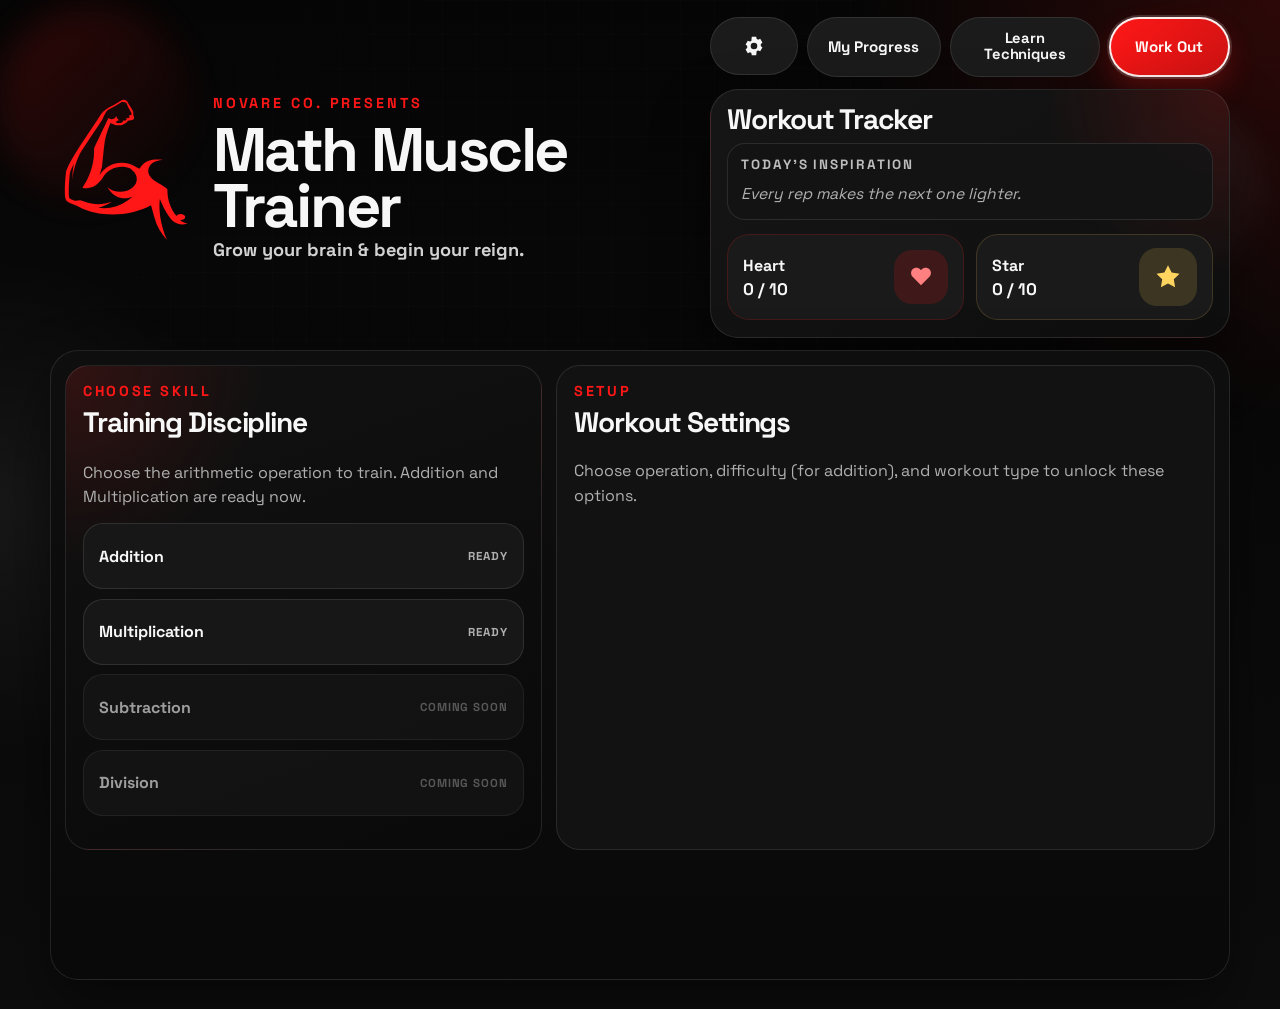
==== commit 2f64eb5d: "UI polish batch: input UX, carousel controls, and theme mode" ====
--- a/index.html
+++ b/index.html
@@ -149,7 +149,18 @@
                     <input type="radio" name="operation" value="addition" />
                     <span class="operation-choice-copy">
                       <strong>Addition</strong>
-                      <small>Ready</small>
+                      <span class="operation-choice-meta">
+                        <small class="operation-choice-status">Ready</small>
+                        <button
+                          class="operation-change-button is-hidden"
+                          type="button"
+                          data-operation-reset
+                          aria-label="Change operation"
+                        >
+                          <span aria-hidden="true">&#10227;</span>
+                          <span>Change</span>
+                        </button>
+                      </span>
                     </span>
                   </label>
 
@@ -157,7 +168,18 @@
                     <input type="radio" name="operation" value="multiplication" />
                     <span class="operation-choice-copy">
                       <strong>Multiplication</strong>
-                      <small>Ready</small>
+                      <span class="operation-choice-meta">
+                        <small class="operation-choice-status">Ready</small>
+                        <button
+                          class="operation-change-button is-hidden"
+                          type="button"
+                          data-operation-reset
+                          aria-label="Change operation"
+                        >
+                          <span aria-hidden="true">&#10227;</span>
+                          <span>Change</span>
+                        </button>
+                      </span>
                     </span>
                   </label>
 
@@ -244,31 +266,19 @@
                 </div>
               </section>
 
-              <section class="panel setup-settings-panel is-collapsed" id="setupSettingsPanel">
+              <section class="panel setup-settings-panel" id="setupSettingsPanel">
                 <div class="section-heading compact setup-settings-head">
                   <div>
                     <p class="section-kicker">Setup</p>
                     <h2>Workout Settings</h2>
                   </div>
-                  <div class="setup-backtrack-row">
-                    <button
-                      class="ghost-button subtle-button is-hidden"
-                      type="button"
-                      id="changeWorkoutTypeButton"
-                    >
-                      Change Workout Type
-                    </button>
-                    <button
-                      class="ghost-button subtle-button is-hidden"
-                      type="button"
-                      id="changeOperationButton"
-                    >
-                      Change Operation
-                    </button>
-                  </div>
-                </div>
-
-                <form id="settingsForm" class="settings-form setup-settings-form">
+                </div>
+
+                <p class="setup-settings-awaiting" id="setupSettingsAwaiting">
+                  Choose operation, difficulty (for addition), and workout type to unlock these options.
+                </p>
+
+                <form id="settingsForm" class="settings-form setup-settings-form is-hidden">
                   <div class="field option-field">
                     <span>Workout Options</span>
                     <div class="setup-option-list">
@@ -525,7 +535,7 @@
                 </div>
 
                 <div class="hud-card">
-                  <span class="hud-label">Questions Attempted</span>
+                  <span class="hud-label">Questions Answered</span>
                   <span class="hud-value" id="practiceAttemptedCount">0</span>
                 </div>
               </div>
@@ -539,7 +549,7 @@
                   <span class="spar-strike-box" data-spar-strike-box="2" aria-hidden="true">X</span>
                   <span class="spar-strike-box" data-spar-strike-box="3" aria-hidden="true">X</span>
                 </div>
-                <span class="progress-text" id="progressText">0 attempted</span>
+                <span class="progress-text" id="progressText">0 answered</span>
               </div>
               <div class="combo-indicator" id="comboIndicator" aria-live="polite" aria-hidden="true">
                 COMBO x0
@@ -581,12 +591,11 @@
                 <button class="ghost-button" type="button" data-keypad-key="1">1</button>
                 <button class="ghost-button" type="button" data-keypad-key="2">2</button>
                 <button class="ghost-button" type="button" data-keypad-key="3">3</button>
-                <button class="ghost-button" type="button" data-keypad-key="-">-</button>
+                <button class="ghost-button keypad-sign-toggle" type="button" data-keypad-key="sign">
+                  &#177;
+                </button>
                 <button class="ghost-button" type="button" data-keypad-key="0">0</button>
                 <button class="ghost-button" type="button" data-keypad-key="backspace">&#9003;</button>
-                <button class="primary-button keypad-enter" type="button" data-keypad-key="enter">
-                  Enter
-                </button>
               </div>
 
               <p class="feedback" id="feedback" aria-live="polite"></p>
@@ -608,6 +617,7 @@
                 >
                   &#8249;
                 </button>
+                <div class="carousel-position-indicator" id="resultsCarouselIndicator" aria-live="polite"></div>
                 <button
                   class="carousel-button"
                   type="button"
@@ -628,7 +638,7 @@
                   <div class="stats-grid results-stats">
                     <div class="stat-block">
                       <span class="stat-value" id="resultQuestions">0</span>
-                      <span class="stat-label">Attempted</span>
+                      <span class="stat-label">Answered</span>
                     </div>
 
                     <div class="stat-block">
@@ -784,6 +794,7 @@
                 >
                   &#8249;
                 </button>
+                <div class="carousel-position-indicator" id="progressCarouselIndicator" aria-live="polite"></div>
                 <button
                   class="carousel-button"
                   type="button"
@@ -929,13 +940,19 @@
                       <p class="section-kicker">Fact Tracker</p>
                       <h2 id="factsSlideTitle">Track the development of your skills.</h2>
                     </div>
-                    <label class="records-filter facts-filter">
-                      <span class="sr-only">Fact tracker operation</span>
-                      <select id="factOperationFilter">
-                        <option value="multiplication">Multiplication</option>
-                        <option value="addition">Addition</option>
-                      </select>
-                    </label>
+                    <div class="records-filter-row facts-filter-row">
+                      <label class="records-filter facts-filter">
+                        <span class="sr-only">Fact tracker operation</span>
+                        <select id="factOperationFilter">
+                          <option value="multiplication">Multiplication</option>
+                          <option value="addition">Addition</option>
+                        </select>
+                      </label>
+                      <label class="records-filter facts-filter">
+                        <span class="sr-only">Fact tracker view</span>
+                        <select id="factDetailFilter"></select>
+                      </label>
+                    </div>
                   </div>
 
                   <div class="table-grid" id="tableGrid"></div>
@@ -1056,17 +1073,49 @@
 
           <section class="options-card">
             <p class="section-kicker">Version</p>
-            <p class="options-copy"><strong id="appVersion">v0.7.1</strong></p>
+            <p class="options-copy"><strong id="appVersion">v0.8.0</strong></p>
+          </section>
+
+          <section class="options-card">
+            <p class="section-kicker">Appearance</p>
+            <label class="field">
+              <span>Color Palette</span>
+              <select id="themeSelect">
+                <option value="original">Original</option>
+                <option value="sunny-beach-day">Sunny Beach Day</option>
+                <option value="jungle">Jungle</option>
+                <option value="frozen">Frozen</option>
+                <option value="aang">Aang</option>
+              </select>
+            </label>
+            <label class="field">
+              <span>Color Mode</span>
+              <select id="colorModeSelect">
+                <option value="dark">Dark</option>
+                <option value="light">Light</option>
+              </select>
+            </label>
+          </section>
+
+          <section class="options-card">
+            <p class="section-kicker">Input</p>
+            <label class="field">
+              <span>Number Pad</span>
+              <select id="keypadPreferenceSelect">
+                <option value="auto">Auto</option>
+                <option value="always-on">Always On</option>
+                <option value="always-off">Always Off</option>
+              </select>
+            </label>
           </section>
 
           <section class="options-card">
             <p class="section-kicker">Most Recent Updates</p>
             <ul class="options-list">
-              <li>Setup now uses a progressive flow with operation, difficulty (addition), then workout type</li>
-              <li>Workout setup includes backtracking controls for changing operation or workout type</li>
-              <li>Spar mode now uses a 3-box strike HUD with X markers instead of the strike bar</li>
-              <li>Practice HUD now shows a visible combo counter with stronger streak intensity tiers</li>
-              <li>Techniques layout and Fact Tracker copy were updated for cleaner operation-first clarity</li>
+              <li>Added dark/light mode plus palette controls in Options.</li>
+              <li>Results and Progress carousels now support swipe gestures and position indicators.</li>
+              <li>Setup operation cards now include a reset-style `Change` action.</li>
+              <li>Number pad no longer disables keyboard input and now includes a sign toggle.</li>
             </ul>
           </section>
 
@@ -1126,6 +1175,10 @@
       </dialog>
     </div>
 
-    <script src="app.js"></script>
+    <script src="js/app-core.js"></script>
+    <script src="js/app-techniques.js"></script>
+    <script src="js/app-practice.js"></script>
+    <script src="js/app-progress.js"></script>
+    <script src="js/app-init.js"></script>
   </body>
 </html>
--- a/styles.css
+++ b/styles.css
@@ -8,23 +8,144 @@
   --stroke-strong: rgba(255, 255, 255, 0.18);
   --text: #f7f7f7;
   --muted: #b0b0b0;
+  --accent-rgb: 255, 23, 23;
+  --accent-strong-rgb: 204, 18, 18;
   --accent: #ff1717;
   --accent-strong: #cc1212;
-  --accent-soft: rgba(255, 23, 23, 0.14);
+  --accent-soft: rgba(var(--accent-rgb), 0.14);
   --steel: #a6a6a6;
   --steel-soft: rgba(166, 166, 166, 0.16);
   --brass: #d7d7d7;
   --brass-deep: #f3f3f3;
-  --attempt-fill: rgba(255, 23, 23, 0.2);
-  --attempt-fill-strong: rgba(255, 23, 23, 0.52);
+  --attempt-fill: rgba(var(--accent-rgb), 0.2);
+  --attempt-fill-strong: rgba(var(--accent-rgb), 0.52);
   --accuracy-fill: rgba(232, 190, 79, 0.2);
   --accuracy-fill-strong: rgba(232, 190, 79, 0.54);
   --gold: #ffd55f;
   --gold-soft: rgba(232, 190, 79, 0.16);
   --success: #7ce1a6;
   --danger: #ff6a6a;
+  --technique-factor-color: #99cfff;
+  --technique-zero-color: #ffd86b;
   --shadow: 0 24px 60px rgba(0, 0, 0, 0.46);
   --radius: 28px;
+  --ambient-left-rgb: 255, 23, 23;
+  --ambient-right-rgb: 255, 255, 255;
+}
+
+body[data-theme="sunny-beach-day"] {
+  --bg: #07161b;
+  --bg-soft: #102129;
+  --surface: rgba(14, 25, 31, 0.94);
+  --surface-strong: rgba(22, 35, 42, 0.98);
+  --panel: rgba(14, 24, 30, 0.92);
+  --stroke: rgba(220, 196, 153, 0.2);
+  --stroke-strong: rgba(220, 196, 153, 0.32);
+  --text: #f8f2e7;
+  --muted: #c9bca7;
+  --accent-rgb: 225, 154, 95;
+  --accent-strong-rgb: 217, 108, 82;
+  --accent: #e19a5f;
+  --accent-strong: #d96c52;
+  --gold: #d9be6b;
+  --gold-soft: rgba(217, 190, 107, 0.2);
+  --success: #4ca197;
+  --danger: #d96c52;
+  --ambient-left-rgb: 76, 161, 151;
+  --ambient-right-rgb: 217, 190, 107;
+}
+
+body[data-theme="jungle"] {
+  --bg: #0a130a;
+  --bg-soft: #121e12;
+  --surface: rgba(15, 28, 16, 0.94);
+  --surface-strong: rgba(22, 36, 22, 0.98);
+  --panel: rgba(17, 31, 19, 0.92);
+  --stroke: rgba(153, 204, 94, 0.2);
+  --stroke-strong: rgba(153, 204, 94, 0.32);
+  --text: #f3f6e7;
+  --muted: #c8d0b1;
+  --accent-rgb: 240, 173, 10;
+  --accent-strong-rgb: 200, 134, 17;
+  --accent: #f0ad0a;
+  --accent-strong: #c88611;
+  --gold: #f8f17f;
+  --gold-soft: rgba(248, 241, 127, 0.18);
+  --success: #97cc5c;
+  --danger: #85462b;
+  --ambient-left-rgb: 89, 137, 90;
+  --ambient-right-rgb: 240, 173, 10;
+}
+
+body[data-theme="frozen"] {
+  --bg: #090d17;
+  --bg-soft: #101825;
+  --surface: rgba(15, 24, 35, 0.94);
+  --surface-strong: rgba(20, 31, 44, 0.98);
+  --panel: rgba(17, 27, 40, 0.92);
+  --stroke: rgba(157, 195, 227, 0.2);
+  --stroke-strong: rgba(157, 195, 227, 0.34);
+  --text: #f1f6fc;
+  --muted: #b7c8d8;
+  --accent-rgb: 157, 86, 195;
+  --accent-strong-rgb: 125, 63, 163;
+  --accent: #9d56c3;
+  --accent-strong: #7d3fa3;
+  --gold: #9cc2e0;
+  --gold-soft: rgba(156, 194, 224, 0.2);
+  --success: #9dc3e3;
+  --danger: #93005f;
+  --technique-factor-color: #8fceff;
+  --technique-zero-color: #ffd88a;
+  --ambient-left-rgb: 157, 86, 195;
+  --ambient-right-rgb: 157, 195, 227;
+}
+
+body[data-theme="aang"] {
+  --bg: #140f0a;
+  --bg-soft: #1b130d;
+  --surface: rgba(28, 20, 14, 0.94);
+  --surface-strong: rgba(35, 24, 17, 0.98);
+  --panel: rgba(30, 21, 15, 0.92);
+  --stroke: rgba(244, 193, 53, 0.22);
+  --stroke-strong: rgba(244, 193, 53, 0.34);
+  --text: #f9efe3;
+  --muted: #dbcdbf;
+  --accent-rgb: 238, 114, 35;
+  --accent-strong-rgb: 201, 90, 22;
+  --accent: #ee7223;
+  --accent-strong: #c95a16;
+  --gold: #f4c135;
+  --gold-soft: rgba(244, 193, 53, 0.2);
+  --success: #b6d7f4;
+  --danger: #6e1700;
+  --ambient-left-rgb: 238, 114, 35;
+  --ambient-right-rgb: 182, 215, 244;
+}
+
+body[data-color-mode="light"] {
+  --bg: #e8eef7;
+  --bg-soft: #dfe7f3;
+  --surface: rgba(255, 255, 255, 0.78);
+  --surface-strong: rgba(255, 255, 255, 0.92);
+  --panel: rgba(255, 255, 255, 0.86);
+  --stroke: rgba(24, 32, 46, 0.14);
+  --stroke-strong: rgba(24, 32, 46, 0.26);
+  --text: #182334;
+  --muted: #4e5d73;
+  --steel: #5a6a80;
+  --steel-soft: rgba(78, 93, 115, 0.18);
+  --brass: #2d3b50;
+  --brass-deep: #101a2a;
+  --attempt-fill: rgba(var(--accent-rgb), 0.16);
+  --attempt-fill-strong: rgba(var(--accent-rgb), 0.36);
+  --accuracy-fill: rgba(232, 190, 79, 0.18);
+  --accuracy-fill-strong: rgba(232, 190, 79, 0.42);
+  --shadow: 0 18px 44px rgba(31, 42, 60, 0.16);
+}
+
+body[data-color-mode="light"] {
+  color-scheme: light;
 }
 
 * {
@@ -39,11 +160,12 @@
   margin: 0;
   min-height: 100vh;
   font-family: "Space Grotesk", "Trebuchet MS", sans-serif;
+  color-scheme: dark;
   color: var(--text);
   background:
-    radial-gradient(circle at top right, rgba(255, 23, 23, 0.16), transparent 26%),
+    radial-gradient(circle at top right, rgba(var(--accent-rgb), 0.16), transparent 26%),
     radial-gradient(circle at left center, rgba(255, 255, 255, 0.06), transparent 18%),
-    linear-gradient(180deg, #040404 0%, #090909 100%);
+    linear-gradient(180deg, var(--bg) 0%, var(--bg-soft) 100%);
 }
 
 body::before {
@@ -59,6 +181,47 @@
   mask-image: radial-gradient(circle at center, black 58%, transparent 88%);
 }
 
+body[data-color-mode="light"]::before {
+  opacity: 0.22;
+}
+
+body[data-color-mode="light"] .card,
+body[data-color-mode="light"] .panel,
+body[data-color-mode="light"] .operation-choice,
+body[data-color-mode="light"] .choice-pill,
+body[data-color-mode="light"] .toggle,
+body[data-color-mode="light"] .problem-wrap,
+body[data-color-mode="light"] .hud-card,
+body[data-color-mode="light"] .stat-block,
+body[data-color-mode="light"] .tracker-mini-card,
+body[data-color-mode="light"] .focus-card,
+body[data-color-mode="light"] .table-card,
+body[data-color-mode="light"] .technique-card,
+body[data-color-mode="light"] .technique-lesson-card,
+body[data-color-mode="light"] .technique-example-card,
+body[data-color-mode="light"] .technique-switch-card,
+body[data-color-mode="light"] .technique-hint,
+body[data-color-mode="light"] .technique-pattern-row,
+body[data-color-mode="light"] .options-card,
+body[data-color-mode="light"] .options-dialog,
+body[data-color-mode="light"] .calendar-day {
+  background: var(--surface-strong);
+  border-color: var(--stroke);
+}
+
+body[data-color-mode="light"] .carousel-position-indicator {
+  background: rgba(255, 255, 255, 0.88);
+  color: #172334;
+}
+
+body[data-color-mode="light"] .calendar-day.has-activity {
+  background: rgba(255, 255, 255, 0.96);
+}
+
+body[data-color-mode="light"] .calendar-day.empty {
+  background: transparent;
+}
+
 button,
 input,
 select {
@@ -91,8 +254,8 @@
 input:focus-visible,
 select:focus-visible {
   outline: none;
-  border-color: rgba(255, 23, 23, 0.72);
-  box-shadow: 0 0 0 3px rgba(255, 23, 23, 0.2);
+  border-color: rgba(var(--accent-rgb), 0.72);
+  box-shadow: 0 0 0 3px rgba(var(--accent-rgb), 0.2);
 }
 
 .page-shell {
@@ -116,7 +279,7 @@
   left: -3.5rem;
   width: 200px;
   height: 200px;
-  background: linear-gradient(135deg, rgba(255, 23, 23, 0.26), rgba(255, 23, 23, 0));
+  background: linear-gradient(135deg, rgba(var(--accent-rgb), 0.26), rgba(var(--accent-rgb), 0));
 }
 
 .ambient-right {
@@ -124,7 +287,11 @@
   right: -2.2rem;
   width: 170px;
   height: 170px;
-  background: linear-gradient(135deg, rgba(255, 255, 255, 0.14), rgba(255, 255, 255, 0));
+  background: linear-gradient(
+    135deg,
+    rgba(var(--ambient-right-rgb), 0.2),
+    rgba(var(--ambient-right-rgb), 0)
+  );
 }
 
 .card {
@@ -309,6 +476,14 @@
   color: var(--text);
 }
 
+body[data-color-mode="light"] .utility-button,
+body[data-color-mode="light"] .nav-button,
+body[data-color-mode="light"] .ghost-button,
+body[data-color-mode="light"] .calendar-nav-button,
+body[data-color-mode="light"] .carousel-button {
+  background: rgba(255, 255, 255, 0.92);
+}
+
 .nav-button,
 .primary-button,
 .ghost-button {
@@ -372,7 +547,7 @@
   color: #fffaf7;
   background: linear-gradient(135deg, var(--accent) 0%, var(--accent-strong) 100%);
   border: 1px solid rgba(255, 255, 255, 0.08);
-  box-shadow: 0 14px 28px rgba(255, 23, 23, 0.26);
+  box-shadow: 0 14px 28px rgba(var(--accent-rgb), 0.26);
 }
 
 .nav-button.is-active {
@@ -381,21 +556,21 @@
 
 .nav-button:not(.nav-button-primary).is-active {
   border-color: var(--accent);
-  box-shadow: 0 0 0 1px rgba(255, 23, 23, 0.18);
+  box-shadow: 0 0 0 1px rgba(var(--accent-rgb), 0.18);
 }
 
 .nav-button-primary.is-active {
   border-color: rgba(255, 255, 255, 0.92);
   box-shadow:
     0 0 0 2px rgba(255, 255, 255, 0.16),
-    0 14px 28px rgba(255, 23, 23, 0.24);
+    0 14px 28px rgba(var(--accent-rgb), 0.24);
 }
 
 .daily-widget {
   width: min(520px, 100%);
   padding: 1rem 1rem 1.05rem;
   background:
-    radial-gradient(circle at top right, rgba(255, 23, 23, 0.16), transparent 32%),
+    radial-gradient(circle at top right, rgba(var(--accent-rgb), 0.16), transparent 32%),
     linear-gradient(145deg, rgba(22, 22, 22, 0.98), rgba(15, 15, 15, 0.92));
 }
 
@@ -477,10 +652,10 @@
 }
 
 .reward-mini-attempt {
-  --reward-fill: rgba(255, 23, 23, 0.22);
-  --reward-fill-strong: rgba(255, 23, 23, 0.5);
-  --reward-stroke: rgba(255, 23, 23, 0.18);
-  --reward-shell: rgba(255, 23, 23, 0.16);
+  --reward-fill: rgba(var(--accent-rgb), 0.22);
+  --reward-fill-strong: rgba(var(--accent-rgb), 0.5);
+  --reward-stroke: rgba(var(--accent-rgb), 0.18);
+  --reward-shell: rgba(var(--accent-rgb), 0.16);
   --reward-icon: #ff8080;
 }
 
@@ -590,10 +765,6 @@
   grid-template-columns: minmax(240px, 0.42fr) minmax(0, 0.58fr);
 }
 
-.setup-grid:has(.setup-settings-panel.is-collapsed) {
-  grid-template-columns: 1fr;
-}
-
 .progress-grid {
   grid-template-columns: repeat(2, minmax(0, 1fr));
 }
@@ -617,7 +788,7 @@
   display: flex;
   flex-direction: column;
   background:
-    radial-gradient(circle at top right, rgba(255, 23, 23, 0.12), transparent 30%),
+    radial-gradient(circle at top right, rgba(var(--accent-rgb), 0.12), transparent 30%),
     linear-gradient(145deg, rgba(20, 20, 20, 0.97), rgba(15, 15, 15, 0.92));
 }
 
@@ -626,7 +797,7 @@
   gap: 0.85rem;
   align-content: start;
   background:
-    radial-gradient(circle at top left, rgba(255, 23, 23, 0.14), transparent 30%),
+    radial-gradient(circle at top left, rgba(var(--accent-rgb), 0.14), transparent 30%),
     linear-gradient(160deg, rgba(18, 18, 18, 0.96), rgba(10, 10, 10, 0.92));
 }
 
@@ -687,10 +858,36 @@
   font-weight: 700;
 }
 
+.operation-choice-meta {
+  display: inline-flex;
+  align-items: center;
+  justify-content: flex-end;
+  gap: 0.46rem;
+}
+
+.operation-change-button {
+  display: inline-flex;
+  align-items: center;
+  gap: 0.26rem;
+  padding: 0.24rem 0.54rem;
+  border-radius: 999px;
+  border: 1px solid rgba(var(--accent-rgb), 0.4);
+  background: rgba(var(--accent-rgb), 0.16);
+  color: var(--text);
+  font-size: 0.72rem;
+  font-weight: 700;
+  letter-spacing: 0.06em;
+  text-transform: uppercase;
+}
+
+.operation-choice.is-selected .operation-choice-status {
+  display: none;
+}
+
 .operation-choice:has(input:checked) {
-  border-color: rgba(255, 23, 23, 0.4);
-  background: rgba(255, 23, 23, 0.12);
-  box-shadow: inset 0 0 0 1px rgba(255, 23, 23, 0.16);
+  border-color: rgba(var(--accent-rgb), 0.4);
+  background: rgba(var(--accent-rgb), 0.12);
+  box-shadow: inset 0 0 0 1px rgba(var(--accent-rgb), 0.16);
 }
 
 .operation-choice:has(input:checked) .operation-choice-copy small {
@@ -730,43 +927,23 @@
 }
 
 .setup-settings-panel {
-  transform-origin: top right;
-  transition:
-    opacity 260ms ease,
-    transform 260ms ease,
-    max-height 260ms ease;
-}
-
-.setup-settings-panel.is-collapsed {
-  max-height: 0;
-  padding: 0;
-  border-width: 0;
-  overflow: hidden;
-  opacity: 0;
-  transform: translateY(10px) scale(0.98);
-  pointer-events: none;
-}
-
-.setup-settings-panel.is-expanded {
-  max-height: 2000px;
-  opacity: 1;
-  transform: translateY(0) scale(1);
+  display: grid;
+  gap: 0.7rem;
+  align-content: start;
+}
+
+.setup-settings-awaiting {
+  margin: 0;
+  color: var(--muted);
+  line-height: 1.55;
+}
+
+.setup-settings-form {
+  animation: rise-in 240ms ease both;
 }
 
 .setup-settings-head {
   align-items: center;
-}
-
-.setup-backtrack-row {
-  display: flex;
-  flex-wrap: wrap;
-  justify-content: flex-end;
-  gap: 0.45rem;
-}
-
-.setup-backtrack-row .subtle-button {
-  padding: 0.58rem 0.78rem;
-  font-size: 0.85rem;
 }
 
 .setup-actions {
@@ -914,8 +1091,8 @@
 .field input:focus,
 .field select:focus,
 .answer-field input:focus {
-  border-color: rgba(255, 23, 23, 0.7);
-  box-shadow: 0 0 0 4px rgba(255, 23, 23, 0.12);
+  border-color: rgba(var(--accent-rgb), 0.7);
+  box-shadow: 0 0 0 4px rgba(var(--accent-rgb), 0.12);
   transform: translateY(-1px);
 }
 
@@ -993,8 +1170,8 @@
 }
 
 .choice-pill:has(input:checked) {
-  border-color: rgba(255, 23, 23, 0.44);
-  background: rgba(255, 23, 23, 0.12);
+  border-color: rgba(var(--accent-rgb), 0.44);
+  background: rgba(var(--accent-rgb), 0.12);
 }
 
 .choice-pill:has(input:checked) span {
@@ -1105,7 +1282,7 @@
 }
 
 .tooltip-dot:focus-visible {
-  outline: 2px solid rgba(255, 23, 23, 0.45);
+  outline: 2px solid rgba(var(--accent-rgb), 0.45);
   outline-offset: 2px;
 }
 
@@ -1187,7 +1364,7 @@
 .techniques-screen-panel {
   min-height: 580px;
   background:
-    radial-gradient(circle at top right, rgba(255, 23, 23, 0.12), transparent 26%),
+    radial-gradient(circle at top right, rgba(var(--accent-rgb), 0.12), transparent 26%),
     linear-gradient(155deg, rgba(18, 18, 18, 0.98), rgba(10, 10, 10, 0.92));
 }
 
@@ -1238,7 +1415,7 @@
 .technique-operation-field {
   display: grid;
   gap: 0.35rem;
-  width: min(100%, 320px);
+  width: min(100%, 210px);
   justify-self: end;
 }
 
@@ -1249,8 +1426,8 @@
 
 .technique-operation-field select {
   width: 100%;
-  height: 48px;
-  padding: 0.7rem 0.9rem;
+  height: 46px;
+  padding: 0.72rem 0.9rem;
   border-radius: 16px;
   border: 1px solid var(--stroke);
   background: var(--surface-strong);
@@ -1377,6 +1554,7 @@
   display: inline-flex;
   align-items: center;
   justify-content: center;
+   gap: 0.35rem;
   padding: 0.38rem 0.68rem;
   border-radius: 999px;
   border: 1px solid var(--stroke);
@@ -1389,9 +1567,49 @@
 }
 
 .technique-stage-pill.is-active {
-  border-color: rgba(255, 23, 23, 0.28);
-  background: rgba(255, 23, 23, 0.12);
+  border-color: rgba(var(--accent-rgb), 0.28);
+  background: rgba(var(--accent-rgb), 0.12);
   color: var(--text);
+}
+
+.technique-stage-pill.is-unlocked {
+  border-color: rgba(var(--accent-rgb), 0.22);
+  background: rgba(var(--accent-rgb), 0.08);
+  color: var(--text);
+}
+
+.technique-stage-pill.is-locked {
+  opacity: 0.68;
+}
+
+.technique-stage-pill[data-technique-stage-jump]:focus-visible {
+  outline: none;
+  border-color: rgba(var(--accent-rgb), 0.54);
+  box-shadow: 0 0 0 3px rgba(var(--accent-rgb), 0.16);
+}
+
+.technique-stage-lock {
+  display: inline-flex;
+  align-items: center;
+  justify-content: center;
+  width: 0.8rem;
+  height: 0.8rem;
+  color: var(--muted);
+}
+
+.technique-stage-lock svg {
+  width: 100%;
+  height: 100%;
+  display: block;
+}
+
+.technique-stage-lock path,
+.technique-stage-lock rect {
+  fill: none;
+  stroke: currentColor;
+  stroke-width: 1.5;
+  stroke-linecap: round;
+  stroke-linejoin: round;
 }
 
 .technique-lesson-card {
@@ -1441,11 +1659,11 @@
 }
 
 .technique-zero {
-  color: var(--gold);
+  color: var(--technique-zero-color);
 }
 
 .technique-factor {
-  color: #99cfff;
+  color: var(--technique-factor-color);
 }
 
 .technique-pattern-grid {
@@ -1550,8 +1768,8 @@
 }
 
 .technique-inline-input:focus {
-  border-color: rgba(255, 23, 23, 0.7);
-  box-shadow: 0 0 0 3px rgba(255, 23, 23, 0.12);
+  border-color: rgba(var(--accent-rgb), 0.7);
+  box-shadow: 0 0 0 3px rgba(var(--accent-rgb), 0.12);
 }
 
 .technique-inline-input.is-error {
@@ -1566,6 +1784,25 @@
 .technique-inline-input.is-correct {
   border-color: rgba(124, 225, 166, 0.68);
   box-shadow: 0 0 0 3px rgba(124, 225, 166, 0.1);
+}
+
+.technique-inline-input,
+.technique-answer-wrap .answer-field input {
+  font-variant-numeric: tabular-nums;
+}
+
+.is-technique-colored {
+  color: transparent;
+  -webkit-text-fill-color: transparent;
+  background-image: linear-gradient(
+    90deg,
+    var(--technique-factor-color) 0%,
+    var(--technique-factor-color) var(--technique-factor-stop, 100%),
+    var(--technique-zero-color) var(--technique-factor-stop, 100%),
+    var(--technique-zero-color) 100%
+  );
+  background-clip: text;
+  -webkit-background-clip: text;
 }
 
 .technique-question-shell {
@@ -1712,7 +1949,7 @@
   min-height: 480px;
   text-align: center;
   background:
-    radial-gradient(circle at top, rgba(255, 23, 23, 0.16), transparent 30%),
+    radial-gradient(circle at top, rgba(var(--accent-rgb), 0.16), transparent 30%),
     linear-gradient(160deg, rgba(18, 18, 18, 0.98), rgba(10, 10, 10, 0.92));
   align-content: center;
   gap: 0.65rem;
@@ -1753,7 +1990,7 @@
   max-width: 760px;
   margin: 0 auto;
   background:
-    radial-gradient(circle at top left, rgba(255, 23, 23, 0.14), transparent 28%),
+    radial-gradient(circle at top left, rgba(var(--accent-rgb), 0.14), transparent 28%),
     linear-gradient(165deg, rgba(18, 18, 18, 0.98), rgba(10, 10, 10, 0.92));
 }
 
@@ -1783,12 +2020,12 @@
   display: grid;
   grid-template-columns: repeat(3, minmax(0, 1fr));
   gap: 0.75rem;
-  margin: 0.92rem 0;
+  margin: 0.72rem 0;
 }
 
 .hud-card,
 .stat-block {
-  padding: 0.92rem;
+  padding: 0.82rem;
 }
 
 .hud-card,
@@ -1890,7 +2127,7 @@
   align-items: center;
   justify-content: center;
   border-radius: 9px;
-  border: 1px solid rgba(255, 23, 23, 0.24);
+  border: 1px solid rgba(var(--accent-rgb), 0.24);
   background: rgba(20, 20, 20, 0.96);
   color: transparent;
   font-size: 0.92rem;
@@ -1905,11 +2142,11 @@
 }
 
 .spar-strike-box.is-hit {
-  border-color: rgba(255, 23, 23, 0.66);
-  background: rgba(255, 23, 23, 0.2);
+  border-color: rgba(var(--accent-rgb), 0.66);
+  background: rgba(var(--accent-rgb), 0.2);
   color: #ffd0d0;
   transform: translateY(-1px);
-  box-shadow: 0 0 10px rgba(255, 23, 23, 0.26);
+  box-shadow: 0 0 10px rgba(var(--accent-rgb), 0.26);
 }
 
 .combo-indicator {
@@ -1958,14 +2195,14 @@
   position: relative;
   display: grid;
   place-items: center;
-  min-height: 240px;
-  margin: 0.9rem 0;
-  padding: 1.25rem;
+  min-height: 194px;
+  margin: 0.68rem 0;
+  padding: 1rem;
   text-align: center;
   border-radius: 28px;
   border: 1px solid var(--stroke);
   background:
-    radial-gradient(circle at top, rgba(255, 23, 23, 0.12), transparent 34%),
+    radial-gradient(circle at top, rgba(var(--accent-rgb), 0.12), transparent 34%),
     rgba(18, 18, 18, 0.96);
 }
 
@@ -2012,28 +2249,24 @@
 .answer-form {
   display: grid;
   grid-template-columns: auto minmax(0, 1fr) auto;
-  gap: 0.7rem;
+  gap: 0.62rem;
   align-items: center;
 }
 
 .practice-keypad {
   display: grid;
   grid-template-columns: repeat(3, minmax(0, 1fr));
-  gap: 0.56rem;
-  margin-top: 0.74rem;
+  gap: 0.48rem;
+  margin-top: 0.58rem;
 }
 
 .practice-keypad .ghost-button,
 .practice-keypad .primary-button {
   display: inline-flex;
   align-items: center;
-  min-height: 54px;
+  min-height: 46px;
   justify-content: center;
-  font-size: 1.08rem;
-}
-
-.practice-keypad .keypad-enter {
-  grid-column: 1 / -1;
+  font-size: 1rem;
 }
 
 .practice-panel.streak-flame {
@@ -2056,8 +2289,8 @@
 }
 
 .answer-field input {
-  min-height: 62px;
-  font-size: 1.08rem;
+  min-height: 58px;
+  font-size: 1rem;
   text-align: center;
 }
 
@@ -2067,10 +2300,24 @@
 
 .feedback {
   min-height: 1.4rem;
-  margin: 0.85rem 0 0;
+  margin: 0.62rem 0 0;
   text-align: center;
   font-weight: 700;
   font-size: 0.96rem;
+}
+
+.practice-panel.has-touch-keypad .problem-wrap {
+  min-height: 170px;
+}
+
+.practice-panel.has-touch-keypad .hud-card {
+  padding: 0.72rem;
+}
+
+.keypad-sign-toggle[aria-pressed="true"] {
+  border-color: rgba(var(--accent-rgb), 0.48);
+  background: rgba(var(--accent-rgb), 0.22);
+  color: var(--text);
 }
 
 .feedback.success {
@@ -2218,8 +2465,8 @@
 }
 
 .calendar-day.today {
-  border-color: rgba(255, 23, 23, 0.34);
-  box-shadow: inset 0 0 0 1px rgba(255, 23, 23, 0.16);
+  border-color: rgba(var(--accent-rgb), 0.34);
+  box-shadow: inset 0 0 0 1px rgba(var(--accent-rgb), 0.16);
 }
 
 .calendar-day.has-activity {
@@ -2229,7 +2476,7 @@
 
 .calendar-day.has-attempt-goal {
   background: linear-gradient(180deg, rgba(42, 20, 20, 0.96), rgba(24, 18, 18, 0.94));
-  border-color: rgba(255, 23, 23, 0.14);
+  border-color: rgba(var(--accent-rgb), 0.14);
 }
 
 .calendar-day.has-accuracy-goal {
@@ -2330,36 +2577,89 @@
 .carousel-actions-floating {
   position: absolute;
   top: var(--carousel-nav-top, 286px);
-  left: -0.35rem;
-  right: -0.35rem;
+  left: -1.2rem;
+  right: -1.2rem;
   justify-content: space-between;
+  align-items: center;
   pointer-events: none;
   z-index: 3;
 }
 
 .carousel-actions-floating .carousel-button {
   pointer-events: auto;
-  background: rgba(18, 18, 18, 0.98);
-  border-color: rgba(255, 255, 255, 0.08);
+  background: rgba(248, 251, 255, 0.95);
+  border-color: rgba(12, 22, 36, 0.24);
+  color: #111a27;
+  box-shadow:
+    0 20px 30px rgba(4, 10, 18, 0.32),
+    inset 0 1px 0 rgba(255, 255, 255, 0.72);
 }
 
 .carousel-button:disabled {
-  opacity: 0.34;
-  background: rgba(18, 18, 18, 0.82);
-  border-color: rgba(255, 255, 255, 0.04);
-  color: rgba(255, 255, 255, 0.26);
+  opacity: 0.4;
+  background: rgba(225, 233, 243, 0.8);
+  border-color: rgba(12, 22, 36, 0.14);
+  color: rgba(12, 22, 36, 0.4);
   box-shadow: none;
+}
+
+.carousel-position-indicator {
+  pointer-events: none;
+  display: inline-flex;
+  align-items: center;
+  gap: 0.4rem;
+  padding: 0.28rem 0.58rem;
+  border-radius: 999px;
+  border: 1px solid var(--stroke);
+  background: rgba(16, 24, 36, 0.88);
+  color: rgba(255, 255, 255, 0.86);
+  backdrop-filter: blur(6px);
+}
+
+.carousel-position-copy {
+  font-size: 0.72rem;
+  font-weight: 700;
+  letter-spacing: 0.08em;
+  text-transform: uppercase;
+}
+
+.carousel-position-dots {
+  display: inline-flex;
+  align-items: center;
+  gap: 0.22rem;
+}
+
+.carousel-position-dot {
+  width: 0.34rem;
+  height: 0.34rem;
+  border-radius: 999px;
+  background: rgba(255, 255, 255, 0.32);
+}
+
+.carousel-position-dot.is-active {
+  background: rgba(var(--accent-rgb), 0.96);
 }
 
 .results-carousel,
 .progress-carousel {
   position: relative;
-  min-height: 500px;
+  --carousel-soft-min: clamp(470px, 56vh, 560px);
+  --carousel-soft-max: clamp(620px, 84vh, 760px);
+  min-height: var(--carousel-soft-min);
+  max-height: var(--carousel-soft-max);
+  height: clamp(
+    var(--carousel-soft-min),
+    var(--carousel-target-height, var(--carousel-soft-min)),
+    var(--carousel-soft-max)
+  );
+  overflow-y: auto;
+  overscroll-behavior: contain;
+  scrollbar-gutter: stable both-edges;
 }
 
 .results-screen-panel,
 .progress-screen-panel {
-  min-height: 580px;
+  min-height: clamp(540px, 78vh, 700px);
   --carousel-nav-top: 286px;
 }
 
@@ -2496,7 +2796,7 @@
 .progress-filter select,
 .facts-filter select,
 .records-filter select {
-  min-width: 180px;
+  min-width: 210px;
   height: 46px;
   padding: 0.72rem 0.9rem;
   border-radius: 16px;
@@ -2606,7 +2906,7 @@
   justify-content: center;
   padding: 0.26rem 0.54rem;
   border-radius: 999px;
-  background: rgba(255, 23, 23, 0.14);
+  background: rgba(var(--accent-rgb), 0.14);
   color: #ff8a8a;
   font-size: 0.72rem;
   font-weight: 700;
@@ -2734,7 +3034,7 @@
 }
 
 .recent-item.incorrect {
-  border-color: rgba(255, 23, 23, 0.22);
+  border-color: rgba(var(--accent-rgb), 0.22);
 }
 
 .recent-pill {
@@ -2752,7 +3052,7 @@
 }
 
 .recent-pill.incorrect {
-  background: rgba(255, 23, 23, 0.12);
+  background: rgba(var(--accent-rgb), 0.12);
   color: var(--danger);
 }
 
@@ -2852,7 +3152,7 @@
 }
 
 .table-pill.needs {
-  background: rgba(255, 23, 23, 0.14);
+  background: rgba(var(--accent-rgb), 0.14);
   color: #ff8a8a;
 }
 
@@ -2871,7 +3171,7 @@
 }
 
 .table-card.needs {
-  border-color: rgba(255, 23, 23, 0.16);
+  border-color: rgba(var(--accent-rgb), 0.16);
 }
 
 .table-card.steady {
@@ -2909,7 +3209,7 @@
 }
 
 .options-dialog {
-  width: min(420px, calc(100% - 1rem));
+  width: min(640px, calc(100% - 1rem));
   padding: 0;
   border: 1px solid var(--stroke-strong);
   border-radius: 24px;
@@ -2934,6 +3234,9 @@
   display: grid;
   gap: 0.8rem;
   padding: 0.85rem 1rem 1rem;
+  max-height: min(82vh, 760px);
+  overflow-y: auto;
+  overscroll-behavior: contain;
 }
 
 .options-card {
@@ -3235,7 +3538,7 @@
   .carousel-actions-floating {
     position: static;
     transform: none;
-    justify-content: flex-start;
+    justify-content: space-between;
     pointer-events: auto;
     margin-bottom: 0.65rem;
   }
@@ -3266,11 +3569,6 @@
   .technique-menu-head-compact {
     flex-direction: column;
     align-items: flex-start;
-  }
-
-  .setup-backtrack-row {
-    width: 100%;
-    justify-content: flex-start;
   }
 
   .technique-operation-field {
@@ -3438,3 +3736,4 @@
     grid-template-columns: 1fr;
   }
 }
+
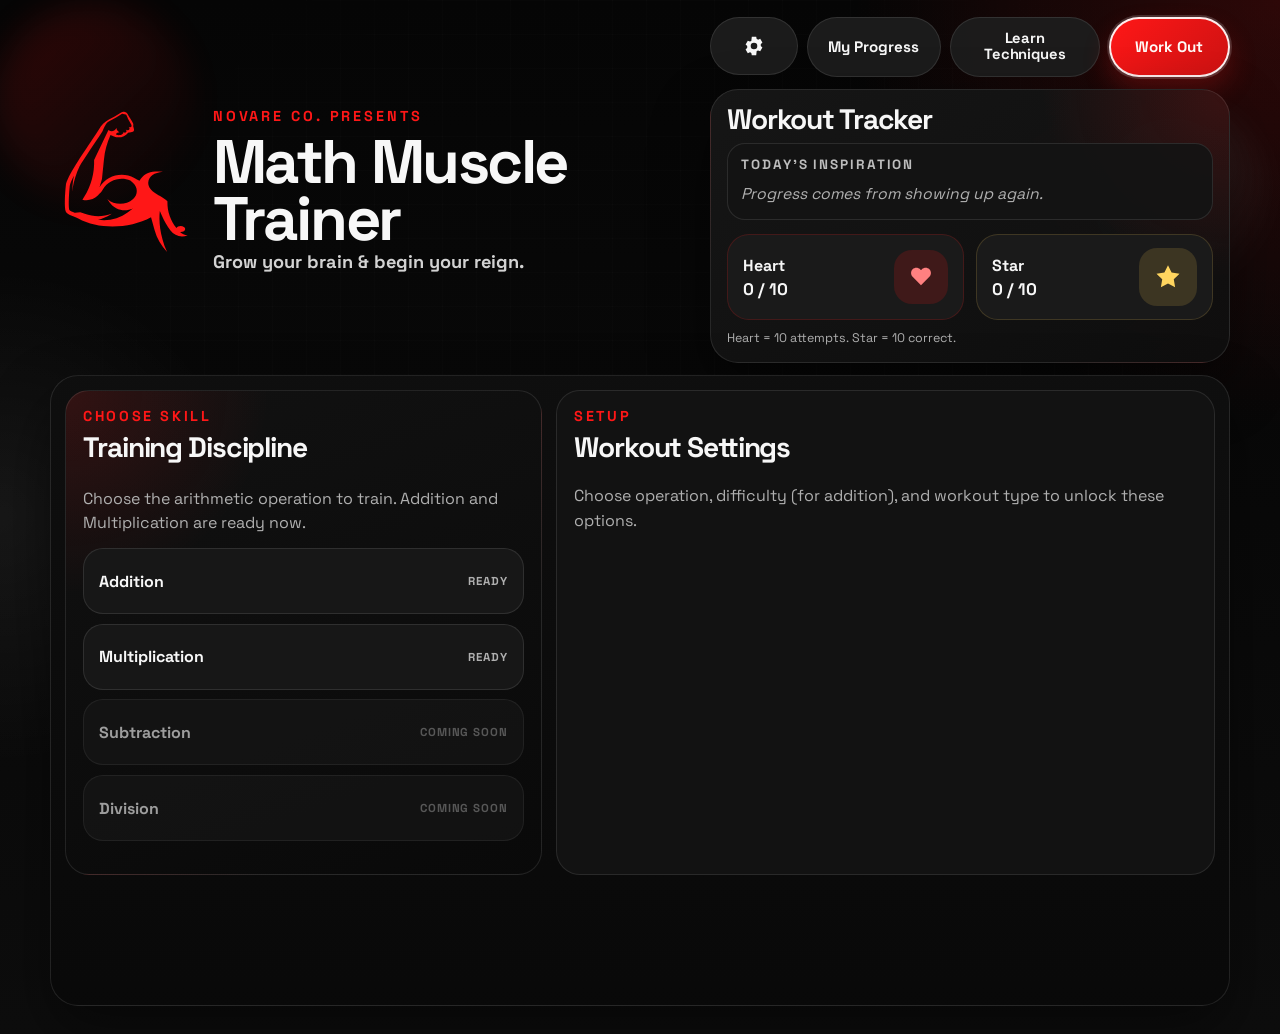
==== commit f9cfebf2: "Publish v0.9.0 refinement snapshot and docs v5 sync" ====
--- a/index.html
+++ b/index.html
@@ -119,6 +119,7 @@
                 </div>
               </article>
             </div>
+            <p class="reward-strip-note">Heart = 10 attempts. Star = 10 correct.</p>
           </section>
         </div>
       </header>
@@ -571,6 +572,10 @@
                     type="text"
                     inputmode="numeric"
                     pattern="[0-9-]*"
+                    autocapitalize="off"
+                    autocorrect="off"
+                    spellcheck="false"
+                    enterkeyhint="done"
                     placeholder="Type your answer"
                     disabled
                   />
@@ -615,7 +620,7 @@
                   id="resultsPrevButton"
                   aria-label="Previous results panel"
                 >
-                  &#8249;
+                  &#8592;
                 </button>
                 <div class="carousel-position-indicator" id="resultsCarouselIndicator" aria-live="polite"></div>
                 <button
@@ -624,7 +629,7 @@
                   id="resultsNextButton"
                   aria-label="Next results panel"
                 >
-                  &#8250;
+                  &#8594;
                 </button>
               </div>
 
@@ -792,7 +797,7 @@
                   id="progressPrevButton"
                   aria-label="Previous progress panel"
                 >
-                  &#8249;
+                  &#8592;
                 </button>
                 <div class="carousel-position-indicator" id="progressCarouselIndicator" aria-live="polite"></div>
                 <button
@@ -801,7 +806,7 @@
                   id="progressNextButton"
                   aria-label="Next progress panel"
                 >
-                  &#8250;
+                  &#8594;
                 </button>
               </div>
 
@@ -1073,7 +1078,7 @@
 
           <section class="options-card">
             <p class="section-kicker">Version</p>
-            <p class="options-copy"><strong id="appVersion">v0.8.0</strong></p>
+            <p class="options-copy"><strong id="appVersion">v0.9.0</strong></p>
           </section>
 
           <section class="options-card">
@@ -1132,12 +1137,12 @@
         <div class="options-dialog-head">
           <div>
             <p class="section-kicker">End Workout</p>
-            <h2>End workout?</h2>
+            <h2 id="endWorkoutDialogTitle">End workout?</h2>
           </div>
         </div>
 
         <div class="options-stack">
-          <p class="options-copy">
+          <p class="options-copy" id="endWorkoutDialogCopy">
             Your results will be saved and this workout will finish.
           </p>
           <div class="button-row confirm-actions">
@@ -1145,7 +1150,7 @@
               Keep Going
             </button>
             <button class="primary-button" type="button" id="confirmEndWorkoutButton">
-              End Workout
+              <span id="endWorkoutDialogConfirmLabel">End Workout</span>
             </button>
           </div>
         </div>
--- a/styles.css
+++ b/styles.css
@@ -31,6 +31,8 @@
   --radius: 28px;
   --ambient-left-rgb: 255, 23, 23;
   --ambient-right-rgb: 255, 255, 255;
+  --carousel-button-size: 58px;
+  --carousel-nav-bleed: 44px;
 }
 
 body[data-theme="sunny-beach-day"] {
@@ -210,8 +212,9 @@
 }
 
 body[data-color-mode="light"] .carousel-position-indicator {
-  background: rgba(255, 255, 255, 0.88);
-  color: #172334;
+  background: rgba(22, 33, 50, 0.94);
+  border-color: rgba(22, 33, 50, 0.42);
+  color: #f2f7ff;
 }
 
 body[data-color-mode="light"] .calendar-day.has-activity {
@@ -220,6 +223,205 @@
 
 body[data-color-mode="light"] .calendar-day.empty {
   background: transparent;
+}
+
+body[data-color-mode="light"] .daily-widget {
+  background:
+    radial-gradient(circle at top right, rgba(var(--accent-rgb), 0.1), transparent 36%),
+    linear-gradient(145deg, rgba(255, 255, 255, 0.98), rgba(247, 250, 255, 0.94));
+}
+
+body[data-color-mode="light"] .daily-inspiration,
+body[data-color-mode="light"] .reward-mini {
+  background: rgba(247, 250, 255, 0.96);
+  border-color: rgba(24, 32, 46, 0.14);
+}
+
+body[data-color-mode="light"] .reward-mini-attempt {
+  background: linear-gradient(135deg, rgba(247, 175, 188, 0.88), rgba(236, 128, 151, 0.82));
+  border-color: rgba(172, 56, 86, 0.26);
+}
+
+body[data-color-mode="light"] .reward-mini-attempt .reward-glyph-shell {
+  background: rgba(223, 71, 111, 0.22);
+  color: #de516e;
+}
+
+body[data-color-mode="light"] .reward-mini-accuracy {
+  background: linear-gradient(135deg, rgba(246, 233, 186, 0.94), rgba(236, 217, 157, 0.88));
+  border-color: rgba(168, 130, 25, 0.24);
+}
+
+body[data-color-mode="light"] .reward-mini-accuracy .reward-glyph-shell {
+  background: rgba(214, 166, 57, 0.24);
+  color: #d09f22;
+}
+
+body[data-color-mode="light"] .daily-inspiration-label,
+body[data-color-mode="light"] .daily-inspiration-copy {
+  color: #4b5d77;
+}
+
+body[data-color-mode="light"] .reward-mini-copy strong,
+body[data-color-mode="light"] .reward-mini-copy span {
+  color: #1b2a40;
+}
+
+body[data-color-mode="light"] .hero-tagline {
+  color: #6b7b92;
+}
+
+body[data-color-mode="light"] .session-badge {
+  background: rgba(246, 250, 255, 0.98);
+  border-color: rgba(24, 32, 46, 0.2);
+  color: #1f2e45;
+}
+
+body[data-color-mode="light"] .combo-indicator {
+  background: rgba(255, 255, 255, 0.98);
+  color: #1f2e45;
+  border-color: rgba(24, 32, 46, 0.22);
+}
+
+body[data-color-mode="light"] .combo-indicator.tier-smoke {
+  border-color: rgba(24, 32, 46, 0.34);
+  box-shadow: 0 0 14px rgba(24, 32, 46, 0.14);
+}
+
+body[data-color-mode="light"] .combo-indicator.tier-spark {
+  border-color: rgba(214, 140, 38, 0.48);
+  box-shadow: 0 0 16px rgba(214, 140, 38, 0.2);
+}
+
+body[data-color-mode="light"] .combo-indicator.tier-flame {
+  border-color: rgba(195, 66, 41, 0.58);
+  box-shadow: 0 0 18px rgba(195, 66, 41, 0.22);
+}
+
+body[data-color-mode="light"] .progress-track.streak-smoke::after {
+  background: radial-gradient(circle, rgba(35, 56, 86, 0.22), transparent 64%);
+}
+
+body[data-color-mode="light"] .progress-track.streak-spark::after {
+  background: radial-gradient(circle, rgba(214, 140, 38, 0.32), transparent 66%);
+}
+
+body[data-color-mode="light"] .progress-track.streak-flame::after {
+  background: radial-gradient(circle, rgba(195, 66, 41, 0.34), transparent 70%);
+}
+
+body[data-color-mode="light"] .problem-wrap.streak-smoke::before {
+  box-shadow: 0 0 26px rgba(35, 56, 86, 0.16);
+}
+
+body[data-color-mode="light"] .problem-wrap.streak-spark::before {
+  box-shadow:
+    0 0 30px rgba(214, 140, 38, 0.2),
+    inset 0 0 0 1px rgba(214, 140, 38, 0.24);
+}
+
+body[data-color-mode="light"] .problem-wrap.streak-flame::before {
+  box-shadow:
+    0 0 32px rgba(195, 66, 41, 0.22),
+    inset 0 0 0 1px rgba(195, 66, 41, 0.28);
+}
+
+body[data-color-mode="light"] .calendar-weekdays {
+  color: rgba(42, 58, 84, 0.7);
+}
+
+body[data-color-mode="light"] .day-number {
+  color: #25364f;
+}
+
+body[data-color-mode="light"] .calendar-day.has-attempt-goal {
+  background: linear-gradient(180deg, rgba(255, 241, 244, 0.98), rgba(255, 248, 250, 0.96));
+  border-color: rgba(var(--accent-rgb), 0.2);
+}
+
+body[data-color-mode="light"] .calendar-day.has-attempt-goal.has-accuracy-goal {
+  background: linear-gradient(135deg, rgba(255, 242, 223, 0.98), rgba(255, 248, 236, 0.96));
+}
+
+body[data-color-mode="light"] .calendar-day.has-accuracy-goal {
+  box-shadow:
+    inset 0 0 0 1px rgba(214, 166, 57, 0.25),
+    0 8px 16px rgba(214, 166, 57, 0.12);
+}
+
+body[data-color-mode="light"] .carousel-button:disabled {
+  background: rgba(237, 243, 250, 0.9);
+  color: rgba(26, 40, 62, 0.44);
+}
+
+body[data-color-mode="light"] .technique-completion-card {
+  border-color: rgba(24, 32, 46, 0.14);
+  background:
+    radial-gradient(circle at top right, rgba(var(--accent-rgb), 0.1), transparent 38%),
+    linear-gradient(155deg, rgba(255, 255, 255, 0.98), rgba(246, 250, 255, 0.94));
+}
+
+body[data-color-mode="light"] .technique-completion-copy {
+  color: #4a5d78;
+}
+
+body[data-color-mode="light"] .technique-stage-pill.is-locked {
+  background: rgba(225, 234, 246, 0.9);
+  border-color: rgba(80, 101, 132, 0.3);
+  color: #495f7d;
+}
+
+body[data-color-mode="light"] .technique-card:disabled {
+  border-color: rgba(80, 101, 132, 0.24);
+  background:
+    radial-gradient(circle at top right, rgba(80, 101, 132, 0.08), transparent 36%),
+    rgba(251, 253, 255, 0.96);
+}
+
+body[data-color-mode="light"] .practice-panel,
+body[data-color-mode="light"] .techniques-screen-panel,
+body[data-color-mode="light"] .countdown-panel {
+  background:
+    radial-gradient(circle at top right, rgba(var(--accent-rgb), 0.1), transparent 36%),
+    linear-gradient(160deg, rgba(255, 255, 255, 0.98), rgba(245, 250, 255, 0.94));
+}
+
+body[data-color-mode="light"] .problem-wrap {
+  background:
+    radial-gradient(circle at top, rgba(var(--accent-rgb), 0.08), transparent 40%),
+    rgba(251, 253, 255, 0.96);
+}
+
+body[data-color-mode="light"] .coach-card,
+body[data-color-mode="light"] .roadmap-card,
+body[data-color-mode="light"] .insight-item,
+body[data-color-mode="light"] .recent-item,
+body[data-color-mode="light"] .reward-status-card {
+  background: var(--surface-strong);
+  border-color: var(--stroke);
+  color: var(--text);
+}
+
+body[data-color-mode="light"] .coach-card .fact-meta,
+body[data-color-mode="light"] .roadmap-card .fact-meta {
+  color: #51637c;
+}
+
+body[data-color-mode="light"] button:hover:not(:disabled) {
+  transform: none;
+}
+
+body[data-color-mode="light"] .utility-button,
+body[data-color-mode="light"] .nav-button,
+body[data-color-mode="light"] .ghost-button,
+body[data-color-mode="light"] .calendar-nav-button,
+body[data-color-mode="light"] .carousel-button {
+  background: rgba(24, 35, 52, 0.94);
+  border-color: rgba(24, 35, 52, 0.46);
+  color: #f1f6ff;
+  box-shadow:
+    0 10px 20px rgba(13, 21, 34, 0.2),
+    inset 0 1px 0 rgba(255, 255, 255, 0.08);
 }
 
 button,
@@ -241,7 +443,7 @@
 }
 
 button:hover:not(:disabled) {
-  transform: translateY(-1px);
+  transform: translateY(-0.5px);
 }
 
 button:disabled {
@@ -481,7 +683,7 @@
 body[data-color-mode="light"] .ghost-button,
 body[data-color-mode="light"] .calendar-nav-button,
 body[data-color-mode="light"] .carousel-button {
-  background: rgba(255, 255, 255, 0.92);
+  background: rgba(24, 35, 52, 0.94);
 }
 
 .nav-button,
@@ -566,6 +768,15 @@
     0 14px 28px rgba(var(--accent-rgb), 0.24);
 }
 
+body[data-color-mode="light"] .nav-button-primary {
+  color: #1b2a40;
+  background: linear-gradient(135deg, var(--accent) 0%, var(--accent-strong) 100%);
+  border-color: rgba(var(--accent-rgb), 0.36);
+  box-shadow:
+    0 0 0 1px rgba(var(--accent-rgb), 0.12),
+    0 14px 24px rgba(var(--accent-rgb), 0.22);
+}
+
 .daily-widget {
   width: min(520px, 100%);
   padding: 1rem 1rem 1.05rem;
@@ -609,6 +820,12 @@
   display: grid;
   grid-template-columns: minmax(0, 1fr) minmax(0, 1fr);
   gap: 0.7rem;
+}
+
+.reward-strip-note {
+  margin: 0.58rem 0 0;
+  font-size: 0.78rem;
+  color: var(--muted);
 }
 
 .reward-mini {
@@ -1530,8 +1747,12 @@
 }
 
 .technique-card:disabled {
-  opacity: 0.56;
+  opacity: 0.92;
   cursor: not-allowed;
+  border-color: rgba(127, 146, 170, 0.34);
+  background:
+    radial-gradient(circle at top right, rgba(127, 146, 170, 0.12), transparent 34%),
+    rgba(24, 24, 24, 0.97);
 }
 
 .technique-card:disabled:hover {
@@ -1579,7 +1800,10 @@
 }
 
 .technique-stage-pill.is-locked {
-  opacity: 0.68;
+  opacity: 1;
+  border-color: rgba(127, 146, 170, 0.34);
+  background: rgba(57, 67, 82, 0.42);
+  color: #c6d0de;
 }
 
 .technique-stage-pill[data-technique-stage-jump]:focus-visible {
@@ -1810,6 +2034,10 @@
   gap: 0.95rem;
 }
 
+.technique-practice-shell {
+  gap: 0.85rem;
+}
+
 .technique-question-meta {
   display: flex;
   align-items: center;
@@ -1833,6 +2061,20 @@
   align-items: center;
 }
 
+.technique-practice-problem {
+  margin: 0;
+  min-height: 170px;
+}
+
+.technique-practice-problem .technique-question {
+  font-size: clamp(3rem, 8vw, 4.6rem);
+}
+
+.technique-practice-input-row .primary-button {
+  min-height: 58px;
+  padding-inline: 1.15rem;
+}
+
 .technique-answer-wrap {
   position: relative;
 }
@@ -1878,9 +2120,12 @@
 }
 
 .technique-feedback {
-  min-height: 1.5rem;
-  margin: 0;
+  min-height: 1.4rem;
+  margin: 0.12rem 0 0;
+  text-align: center;
   font-weight: 700;
+  font-size: 1.02rem;
+  letter-spacing: 0.01em;
 }
 
 .technique-feedback.success {
@@ -2051,6 +2296,8 @@
   font-size: clamp(1.45rem, 4vw, 2.15rem);
   font-weight: 700;
   line-height: 1.05;
+  width: 100%;
+  text-align: center;
 }
 
 .practice-progress-row {
@@ -2251,6 +2498,7 @@
   grid-template-columns: auto minmax(0, 1fr) auto;
   gap: 0.62rem;
   align-items: center;
+  touch-action: manipulation;
 }
 
 .practice-keypad {
@@ -2258,15 +2506,21 @@
   grid-template-columns: repeat(3, minmax(0, 1fr));
   gap: 0.48rem;
   margin-top: 0.58rem;
+  touch-action: manipulation;
 }
 
 .practice-keypad .ghost-button,
 .practice-keypad .primary-button {
   display: inline-flex;
   align-items: center;
-  min-height: 46px;
+  min-height: 54px;
   justify-content: center;
-  font-size: 1rem;
+  font-size: 1.08rem;
+  font-weight: 700;
+  touch-action: manipulation;
+  user-select: none;
+  -webkit-user-select: none;
+  -webkit-tap-highlight-color: transparent;
 }
 
 .practice-panel.streak-flame {
@@ -2292,6 +2546,7 @@
   min-height: 58px;
   font-size: 1rem;
   text-align: center;
+  touch-action: manipulation;
 }
 
 .answer-field input::placeholder {
@@ -2303,7 +2558,8 @@
   margin: 0.62rem 0 0;
   text-align: center;
   font-weight: 700;
-  font-size: 0.96rem;
+  font-size: 1.02rem;
+  letter-spacing: 0.01em;
 }
 
 .practice-panel.has-touch-keypad .problem-wrap {
@@ -2364,6 +2620,8 @@
 
 .stat-label {
   margin-top: 0.25rem;
+  width: 100%;
+  text-align: center;
 }
 
 .results-actions {
@@ -2390,10 +2648,12 @@
   display: inline-flex;
   align-items: center;
   justify-content: center;
-  width: 56px;
-  height: 56px;
+  width: var(--carousel-button-size);
+  height: var(--carousel-button-size);
   padding: 0;
-  font-size: 1.3rem;
+  font-size: 1.56rem;
+  font-weight: 700;
+  line-height: 1;
 }
 
 .carousel-button {
@@ -2572,20 +2832,20 @@
 .carousel-panel {
   position: relative;
   padding-inline: 4.95rem;
+  overflow: visible;
 }
 
 .carousel-actions-floating {
   position: absolute;
-  top: var(--carousel-nav-top, 286px);
-  left: -1.2rem;
-  right: -1.2rem;
-  justify-content: space-between;
-  align-items: center;
+  inset: 0;
   pointer-events: none;
   z-index: 3;
 }
 
 .carousel-actions-floating .carousel-button {
+  position: absolute;
+  top: 50%;
+  transform: translateY(-50%);
   pointer-events: auto;
   background: rgba(248, 251, 255, 0.95);
   border-color: rgba(12, 22, 36, 0.24);
@@ -2595,6 +2855,28 @@
     inset 0 1px 0 rgba(255, 255, 255, 0.72);
 }
 
+.carousel-actions-floating .carousel-button:hover:not(:disabled),
+.carousel-actions-floating .carousel-button:focus-visible:not(:disabled) {
+  transform: translateY(-50%);
+}
+
+body[data-color-mode="light"] .carousel-actions-floating .carousel-button {
+  background: rgba(22, 33, 50, 0.96);
+  border-color: rgba(12, 20, 33, 0.46);
+  color: #f0f5ff;
+  box-shadow:
+    0 14px 28px rgba(14, 22, 35, 0.28),
+    inset 0 1px 0 rgba(255, 255, 255, 0.06);
+}
+
+.carousel-actions-floating .carousel-button:first-child {
+  left: calc(-1 * var(--carousel-nav-bleed));
+}
+
+.carousel-actions-floating .carousel-button:last-child {
+  right: calc(-1 * var(--carousel-nav-bleed));
+}
+
 .carousel-button:disabled {
   opacity: 0.4;
   background: rgba(225, 233, 243, 0.8);
@@ -2604,6 +2886,10 @@
 }
 
 .carousel-position-indicator {
+  position: absolute;
+  top: 0.72rem;
+  left: 50%;
+  transform: translateX(-50%);
   pointer-events: none;
   display: inline-flex;
   align-items: center;
@@ -2751,10 +3037,11 @@
 }
 
 .tracker-mini-card {
-  display: grid;
+  display: flex;
+  flex-direction: column;
   gap: 0.12rem;
-  align-content: center;
-  justify-items: center;
+  align-items: center;
+  justify-content: center;
   min-height: 68px;
   padding: 0.82rem 0.55rem;
   border-radius: 18px;
@@ -2766,6 +3053,8 @@
 .tracker-mini-value {
   font-size: 1.3rem;
   font-weight: 700;
+  width: 100%;
+  text-align: center;
 }
 
 .tracker-mini-label {
@@ -2773,6 +3062,8 @@
   line-height: 1.12;
   white-space: nowrap;
   color: var(--muted);
+  width: 100%;
+  text-align: center;
 }
 
 .tracker-calendar-wrap {
@@ -2884,7 +3175,7 @@
 
 .focus-card {
   display: grid;
-  gap: 0.42rem;
+  gap: 0.5rem;
   align-content: start;
   min-height: 132px;
   padding: 0.82rem 0.88rem;
@@ -2936,6 +3227,19 @@
 
 .focus-card .fact-name {
   font-size: 1rem;
+  line-height: 1.25;
+}
+
+.focus-metric {
+  font-size: 1.05rem;
+  font-weight: 700;
+  line-height: 1.35;
+  color: var(--text);
+}
+
+.focus-meta-row {
+  color: var(--muted);
+  line-height: 1.45;
 }
 
 .records-filter-row {
@@ -3073,22 +3377,37 @@
 
 .addition-bucket-card {
   position: relative;
-  min-height: 186px;
+  min-height: 210px;
   padding: 0;
   overflow: hidden;
   font: inherit;
   color: inherit;
   text-align: left;
   cursor: pointer;
+  width: 100%;
+}
+
+.addition-bucket-card:focus-visible {
+  outline: none;
+  border-color: rgba(var(--accent-rgb), 0.52);
+  box-shadow: 0 0 0 3px rgba(var(--accent-rgb), 0.16);
 }
 
 .addition-bucket-face {
   display: grid;
-  gap: 0.62rem;
+  gap: 0.68rem;
   padding: 0.8rem 0.86rem;
   transition:
     opacity 220ms ease,
     transform 220ms ease;
+}
+
+.addition-bucket-head {
+  display: grid;
+  grid-template-columns: minmax(0, 1fr) auto;
+  gap: 0.5rem;
+  align-items: start;
+  min-height: 52px;
 }
 
 .addition-bucket-front {
@@ -3119,14 +3438,32 @@
 .addition-bucket-card .table-name {
   font-size: 1.03rem;
   line-height: 1.2;
-}
-
-.addition-bucket-card .table-card-bottom {
-  display: flex;
-  align-items: center;
-  justify-content: space-between;
-  gap: 0.45rem;
-  flex-wrap: wrap;
+  display: -webkit-box;
+  -webkit-line-clamp: 2;
+  -webkit-box-orient: vertical;
+  overflow: hidden;
+}
+
+.addition-card-toggle-hint {
+  font-size: 0.8rem;
+  color: var(--muted);
+}
+
+.addition-example-list {
+  display: grid;
+  gap: 0.36rem;
+  margin: 0;
+  padding-left: 1rem;
+}
+
+.addition-example-item {
+  font-variant-numeric: tabular-nums;
+  color: var(--text);
+  line-height: 1.35;
+}
+
+.addition-example-empty {
+  min-height: 1.3rem;
 }
 
 .table-name {
@@ -3250,6 +3587,10 @@
   margin: 0.2rem 0 0;
   color: var(--muted);
   line-height: 1.55;
+}
+
+.options-card .field + .field {
+  margin-top: 0.82rem;
 }
 
 .options-list {
@@ -3539,8 +3880,20 @@
     position: static;
     transform: none;
     justify-content: space-between;
+    inset: auto;
     pointer-events: auto;
     margin-bottom: 0.65rem;
+  }
+
+  .carousel-actions-floating .carousel-button {
+    position: static;
+    transform: none;
+  }
+
+  .carousel-position-indicator {
+    position: static;
+    transform: none;
+    margin-inline: auto;
   }
 
   .preview-actions {
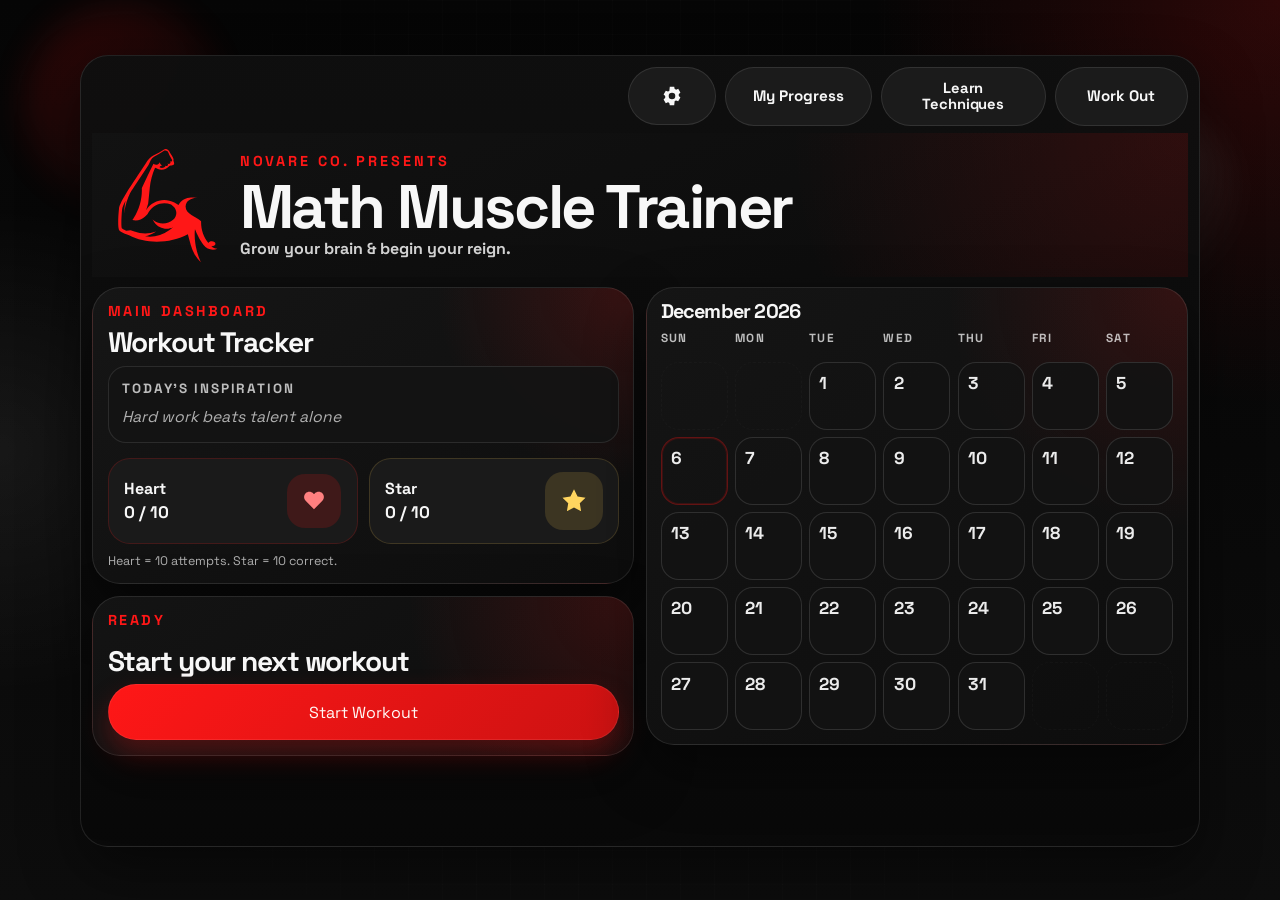
==== commit 407851c8: "Sync latest app updates and notes" ====
--- a/index.html
+++ b/index.html
@@ -17,12 +17,13 @@
     <link rel="stylesheet" href="styles.css" />
   </head>
   <body>
-    <div class="page-shell">
+    <div class="page-shell is-home-shell">
       <div class="ambient ambient-left"></div>
       <div class="ambient ambient-right"></div>
 
+      <div class="app-shell card">
       <header class="page-header">
-        <div class="hero-copy">
+        <div class="hero-copy home-hero-banner">
           <div class="hero-title-row">
             <span class="hero-mark" aria-hidden="true">
               <svg viewBox="0 0 660 660" role="presentation">
@@ -33,10 +34,7 @@
             </span>
             <div class="hero-text-block">
               <p class="eyebrow">Novare Co. presents</p>
-              <h1>
-                <span>Math Muscle</span>
-                <span>Trainer</span>
-              </h1>
+              <h1>Math Muscle Trainer</h1>
               <p class="hero-tagline">Grow your brain &amp; begin your reign.</p>
             </div>
           </div>
@@ -65,68 +63,102 @@
                 <span>Techniques</span>
               </span>
             </button>
-            <button
-              class="nav-button nav-button-primary is-active"
-              type="button"
-              data-view-target="setup"
-            >
+            <button class="nav-button" type="button" data-view-target="setup">
               Work Out
             </button>
           </nav>
-
-          <section class="daily-widget card" aria-label="Today's workout tracker">
-            <div class="daily-widget-top">
-              <div>
-                <h2>Workout Tracker</h2>
-              </div>
-            </div>
-
-            <div class="daily-inspiration">
-              <span class="preview-label daily-inspiration-label">Today's Inspiration</span>
-              <p class="daily-inspiration-copy">
-                <em id="heroMessage">Strength is built one steady rep at a time.</em>
-              </p>
-            </div>
-
-            <div class="reward-strip">
-              <article class="reward-mini reward-mini-attempt" id="attemptBadge">
-                <div class="reward-glyph-shell" aria-hidden="true">
-                  <svg class="reward-glyph" viewBox="0 0 72 72" role="presentation">
-                    <path
-                      d="M36 57.024 14.448 35.472c-5.304-5.304-5.304-13.896 0-19.2 5.304-5.304 13.896-5.304 19.2 0L36 18.624l2.352-2.352c5.304-5.304 13.896-5.304 19.2 0 5.304 5.304 5.304 13.896 0 19.2Z"
-                    />
-                  </svg>
+        </div>
+
+        <div class="home-dashboard-grid">
+          <div class="home-left-stack">
+            <section class="daily-widget card" aria-label="Today's workout tracker">
+              <div class="daily-widget-top">
+                <div>
+                  <p class="section-kicker">Main Dashboard</p>
+                  <h2>Workout Tracker</h2>
                 </div>
-
-                <div class="reward-mini-copy">
-                  <strong>Heart</strong>
-                  <span id="attemptProgressLabel">0 / 10</span>
+              </div>
+
+              <div class="daily-inspiration">
+                <span class="preview-label daily-inspiration-label">Today's Inspiration</span>
+                <p class="daily-inspiration-copy">
+                  <em id="heroMessage">Strength is built one steady rep at a time.</em>
+                </p>
+              </div>
+
+              <div class="reward-strip">
+                <article class="reward-mini reward-mini-attempt" id="attemptBadge">
+                  <div class="reward-glyph-shell" aria-hidden="true">
+                    <svg class="reward-glyph" viewBox="0 0 72 72" role="presentation">
+                      <path
+                        d="M36 57.024 14.448 35.472c-5.304-5.304-5.304-13.896 0-19.2 5.304-5.304 13.896-5.304 19.2 0L36 18.624l2.352-2.352c5.304-5.304 13.896-5.304 19.2 0 5.304 5.304 5.304 13.896 0 19.2Z"
+                      />
+                    </svg>
+                  </div>
+
+                  <div class="reward-mini-copy">
+                    <strong>Heart</strong>
+                    <span id="attemptProgressLabel">0 / 10</span>
+                  </div>
+                </article>
+
+                <article class="reward-mini reward-mini-accuracy" id="accuracyBadge">
+                  <div class="reward-glyph-shell" aria-hidden="true">
+                    <svg class="reward-glyph" viewBox="0 0 72 72" role="presentation">
+                      <path
+                        d="M36 8 44.552 25.33 63.678 28.108 49.839 41.6 53.106 60.648 36 51.652 18.894 60.648 22.161 41.6 8.322 28.108 27.448 25.33Z"
+                      />
+                    </svg>
+                  </div>
+
+                  <div class="reward-mini-copy">
+                    <strong>Star</strong>
+                    <span id="accuracyProgressLabel">0 / 10</span>
+                  </div>
+                </article>
+              </div>
+              <p class="reward-strip-note">Heart = 10 attempts. Star = 10 correct.</p>
+            </section>
+
+            <section class="home-cta-card card" aria-label="Start workout">
+              <p class="section-kicker">Ready</p>
+              <h2>Start your next workout</h2>
+              <button class="primary-button home-start-button" type="button" data-view-target="setup">
+                Start Workout
+              </button>
+            </section>
+          </div>
+
+          <aside class="home-side-stack">
+            <section class="home-calendar-widget card" aria-label="Practice calendar preview">
+              <div class="home-calendar-head">
+                <div>
+                  <h2 id="homeCalendarMonthLabel">This month</h2>
                 </div>
-              </article>
-
-              <article class="reward-mini reward-mini-accuracy" id="accuracyBadge">
-                <div class="reward-glyph-shell" aria-hidden="true">
-                  <svg class="reward-glyph" viewBox="0 0 72 72" role="presentation">
-                    <path
-                      d="M36 8 44.552 25.33 63.678 28.108 49.839 41.6 53.106 60.648 36 51.652 18.894 60.648 22.161 41.6 8.322 28.108 27.448 25.33Z"
-                    />
-                  </svg>
-                </div>
-
-                <div class="reward-mini-copy">
-                  <strong>Star</strong>
-                  <span id="accuracyProgressLabel">0 / 10</span>
-                </div>
-              </article>
-            </div>
-            <p class="reward-strip-note">Heart = 10 attempts. Star = 10 correct.</p>
-          </section>
+              </div>
+
+              <div class="calendar-weekdays compact" aria-hidden="true">
+                <span>Sun</span>
+                <span>Mon</span>
+                <span>Tue</span>
+                <span>Wed</span>
+                <span>Thu</span>
+                <span>Fri</span>
+                <span>Sat</span>
+              </div>
+              <div class="calendar-grid compact home-calendar-grid" id="homeCalendarGrid"></div>
+            </section>
+          </aside>
         </div>
       </header>
-
-      <div class="app-shell card">
         <main class="screen-stage">
-          <section class="screen is-active" data-view="setup" id="setupScreen">
+          <section class="screen" data-view="setup" id="setupScreen">
+            <div class="focused-view-head">
+              <p class="focused-view-title">Work Out Setup</p>
+              <button class="ghost-button" type="button" data-view-target="home">
+                Back to Menu
+              </button>
+            </div>
             <div class="screen-grid setup-grid">
               <section class="panel operation-panel" id="setupOperationPanel">
                 <div class="section-heading compact">
@@ -501,6 +533,12 @@
             </div>
           </section>
           <section class="screen" data-view="techniques" id="techniquesScreen">
+            <div class="focused-view-head">
+              <p class="focused-view-title">Learn Techniques</p>
+              <button class="ghost-button" type="button" data-view-target="home">
+                Back to Menu
+              </button>
+            </div>
             <section class="panel techniques-screen-panel">
               <div id="techniqueScreenShell"></div>
             </section>
@@ -608,11 +646,15 @@
           </section>
 
           <section class="screen" data-view="results" id="resultsScreen">
+            <div class="focused-view-head">
+              <button class="ghost-button" type="button" data-view-target="home">
+                Back to Menu
+              </button>
+            </div>
             <section class="panel carousel-panel results-screen-panel">
               <div class="carousel-shell-head">
                 <p class="section-kicker">Results</p>
               </div>
-
               <div class="carousel-actions carousel-actions-floating" aria-label="Results navigation">
                 <button
                   class="carousel-button"
@@ -620,7 +662,7 @@
                   id="resultsPrevButton"
                   aria-label="Previous results panel"
                 >
-                  &#8592;
+                  &#8249;
                 </button>
                 <div class="carousel-position-indicator" id="resultsCarouselIndicator" aria-live="polite"></div>
                 <button
@@ -629,7 +671,7 @@
                   id="resultsNextButton"
                   aria-label="Next results panel"
                 >
-                  &#8594;
+                  &#8250;
                 </button>
               </div>
 
@@ -785,11 +827,15 @@
           </section>
 
           <section class="screen" data-view="progress" id="progressScreen">
+            <div class="focused-view-head">
+              <button class="ghost-button" type="button" data-view-target="home">
+                Back to Menu
+              </button>
+            </div>
             <section class="panel carousel-panel progress-screen-panel">
               <div class="carousel-shell-head">
                 <p class="section-kicker">My Progress</p>
               </div>
-
               <div class="carousel-actions carousel-actions-floating" aria-label="Progress navigation">
                 <button
                   class="carousel-button"
@@ -797,7 +843,7 @@
                   id="progressPrevButton"
                   aria-label="Previous progress panel"
                 >
-                  &#8592;
+                  &#8249;
                 </button>
                 <div class="carousel-position-indicator" id="progressCarouselIndicator" aria-live="polite"></div>
                 <button
@@ -806,7 +852,7 @@
                   id="progressNextButton"
                   aria-label="Next progress panel"
                 >
-                  &#8594;
+                  &#8250;
                 </button>
               </div>
 
@@ -957,6 +1003,25 @@
                         <span class="sr-only">Fact tracker view</span>
                         <select id="factDetailFilter"></select>
                       </label>
+                      <div class="fact-range-nav" id="factRangeNav" aria-label="Fact tracker range">
+                        <button
+                          class="fact-range-button"
+                          id="factRangePrevButton"
+                          type="button"
+                          aria-label="Show previous fact range"
+                        >
+                          &#8249;
+                        </button>
+                        <span id="factRangeLabel">x1–x6</span>
+                        <button
+                          class="fact-range-button"
+                          id="factRangeNextButton"
+                          type="button"
+                          aria-label="Show next fact range"
+                        >
+                          &#8250;
+                        </button>
+                      </div>
                     </div>
                   </div>
 
@@ -1078,7 +1143,7 @@
 
           <section class="options-card">
             <p class="section-kicker">Version</p>
-            <p class="options-copy"><strong id="appVersion">v0.9.0</strong></p>
+            <p class="options-copy"><strong id="appVersion">v0.10.0</strong></p>
           </section>
 
           <section class="options-card">
--- a/styles.css
+++ b/styles.css
@@ -1,4 +1,7 @@
 :root {
+  --app-frame-max-width: 1180px;
+  --app-frame-height: clamp(620px, 88dvh, 880px);
+  --app-shell-padding: 0.8rem;
   --bg: #050505;
   --bg-soft: #0d0d0d;
   --surface: rgba(16, 16, 16, 0.94);
@@ -32,6 +35,7 @@
   --ambient-left-rgb: 255, 23, 23;
   --ambient-right-rgb: 255, 255, 255;
   --carousel-button-size: 58px;
+  --calendar-button-size: 44px;
   --carousel-nav-bleed: 44px;
 }
 
@@ -160,7 +164,10 @@
 
 body {
   margin: 0;
-  min-height: 100vh;
+  min-height: 100dvh;
+  height: 100dvh;
+  overflow: hidden;
+  overflow-x: clip;
   font-family: "Space Grotesk", "Trebuchet MS", sans-serif;
   color-scheme: dark;
   color: var(--text);
@@ -392,6 +399,18 @@
     rgba(251, 253, 255, 0.96);
 }
 
+body[data-color-mode="light"] .home-panel {
+  background:
+    radial-gradient(circle at top right, rgba(var(--accent-rgb), 0.1), transparent 36%),
+    linear-gradient(160deg, rgba(255, 255, 255, 0.98), rgba(245, 250, 255, 0.94));
+}
+
+body[data-color-mode="light"] .home-action-card {
+  background: rgba(250, 253, 255, 0.98);
+  border-color: rgba(24, 32, 46, 0.14);
+  color: var(--text);
+}
+
 body[data-color-mode="light"] .coach-card,
 body[data-color-mode="light"] .roadmap-card,
 body[data-color-mode="light"] .insight-item,
@@ -435,15 +454,20 @@
   border: none;
   cursor: pointer;
   transition:
-    transform 180ms ease,
+    transform 160ms ease,
     opacity 180ms ease,
     box-shadow 180ms ease,
     border-color 180ms ease,
-    background 180ms ease;
+    background 180ms ease,
+    filter 180ms ease;
 }
 
 button:hover:not(:disabled) {
-  transform: translateY(-0.5px);
+  transform: translateY(-1px);
+}
+
+button:active:not(:disabled) {
+  transform: translateY(0);
 }
 
 button:disabled {
@@ -463,9 +487,37 @@
 .page-shell {
   position: relative;
   z-index: 1;
-  width: min(1180px, calc(100% - 1.75rem));
+  width: min(var(--app-frame-max-width), calc(100% - 1.75rem));
   margin: 0 auto;
-  padding: 0.72rem 0 1.8rem;
+  padding: 0.55rem 0;
+  height: 100%;
+  display: grid;
+  align-content: center;
+}
+
+.page-shell:not(.is-home-shell) .page-header {
+  display: none;
+}
+
+.page-shell:not(.is-home-shell) .ambient {
+  opacity: 0.42;
+}
+
+.page-shell.is-home-shell .app-shell {
+  height: var(--app-frame-height);
+  min-height: var(--app-frame-height);
+  max-height: var(--app-frame-height);
+  padding: 0.7rem;
+}
+
+.page-shell.is-home-shell .screen-stage {
+  display: none;
+}
+
+.page-shell.is-home-shell .page-header {
+  height: 100%;
+  align-content: start;
+  margin-bottom: 0;
 }
 
 .ambient {
@@ -502,36 +554,56 @@
   border-radius: var(--radius);
   box-shadow: var(--shadow);
   backdrop-filter: blur(16px);
+  max-width: 100%;
 }
 
 .page-header {
   position: relative;
   z-index: 1;
   display: grid;
-  grid-template-columns: repeat(2, minmax(0, 1fr));
-  gap: 0.9rem;
-  align-items: stretch;
+  grid-template-columns: minmax(0, 1fr) minmax(0, 1fr);
+  grid-template-areas:
+    "nav nav"
+    "banner banner"
+    "dashboard dashboard";
+  row-gap: 0.55rem;
+  column-gap: 0.9rem;
+  align-items: start;
   margin-bottom: 0.72rem;
 }
 
 .hero-copy {
+  grid-area: banner;
   display: grid;
   gap: 0.22rem;
-  min-height: 220px;
-  padding: 0.3rem 0.14rem 0 0.08rem;
-  align-content: center;
+  min-height: 0;
+  width: 100%;
+  padding: 0.7rem 0.9rem;
+  align-content: start;
+}
+
+.home-hero-banner {
+  background:
+    radial-gradient(circle at top right, rgba(var(--accent-rgb), 0.14), transparent 36%),
+    linear-gradient(155deg, rgba(18, 18, 18, 0.98), rgba(11, 11, 11, 0.94));
+  border: none;
+  box-shadow: none;
+  backdrop-filter: none;
 }
 
 .hero-side {
-  display: grid;
-  gap: 0.75rem;
+  grid-area: nav;
+  display: grid;
+  gap: 0.35rem;
   justify-items: end;
-  padding-top: 0.35rem;
+  margin-bottom: -0.12rem;
+  position: relative;
+  z-index: 2;
 }
 
 .hero-title-row {
   display: flex;
-  align-items: flex-start;
+  align-items: center;
   gap: 0.82rem;
 }
 
@@ -539,8 +611,8 @@
   display: inline-flex;
   align-items: center;
   justify-content: center;
-  width: clamp(116px, 11.6vw, 152px);
-  height: clamp(116px, 11.6vw, 152px);
+  width: clamp(88px, 9vw, 116px);
+  height: clamp(88px, 9vw, 116px);
   flex: 0 0 auto;
   color: var(--accent);
   margin-top: 0.1rem;
@@ -590,9 +662,10 @@
 }
 
 h1 {
-  font-size: clamp(3rem, 4.8vw, 4.9rem);
+  font-size: clamp(2.6rem, 4.4vw, 4rem);
   font-weight: 700;
   line-height: 0.92;
+  white-space: nowrap;
 }
 
 h1 span {
@@ -642,7 +715,7 @@
   margin: 0;
   max-width: none;
   white-space: nowrap;
-  font-size: clamp(1.12rem, 1.42vw, 1.34rem);
+  font-size: clamp(1rem, 1.24vw, 1.2rem);
   font-weight: 700;
   line-height: 1.2;
   color: rgba(255, 255, 255, 0.82);
@@ -656,7 +729,7 @@
     minmax(146px, 1.18fr)
     minmax(118px, 0.95fr);
   gap: 0.55rem;
-  width: min(520px, 100%);
+  width: min(560px, 100%);
 }
 
 .utility-button,
@@ -690,6 +763,34 @@
 .primary-button,
 .ghost-button {
   padding: 0.82rem 0.92rem;
+}
+
+.utility-button:hover:not(:disabled),
+.nav-button:hover:not(:disabled),
+.primary-button:hover:not(:disabled),
+.ghost-button:hover:not(:disabled),
+.carousel-button:hover:not(:disabled),
+.calendar-nav-button:hover:not(:disabled),
+.practice-keypad .ghost-button:hover:not(:disabled),
+.practice-keypad .primary-button:hover:not(:disabled) {
+  box-shadow:
+    0 12px 24px rgba(0, 0, 0, 0.28),
+    0 0 0 1px rgba(var(--accent-rgb), 0.16);
+  filter: brightness(1.05);
+}
+
+.utility-button:active:not(:disabled),
+.nav-button:active:not(:disabled),
+.primary-button:active:not(:disabled),
+.ghost-button:active:not(:disabled),
+.carousel-button:active:not(:disabled),
+.calendar-nav-button:active:not(:disabled),
+.practice-keypad .ghost-button:active:not(:disabled),
+.practice-keypad .primary-button:active:not(:disabled) {
+  box-shadow:
+    0 6px 14px rgba(0, 0, 0, 0.26),
+    inset 0 1px 0 rgba(255, 255, 255, 0.06);
+  filter: brightness(0.98);
 }
 
 .utility-button {
@@ -778,8 +879,9 @@
 }
 
 .daily-widget {
-  width: min(520px, 100%);
-  padding: 1rem 1rem 1.05rem;
+  width: 100%;
+  padding: 0.86rem 0.9rem 0.9rem;
+  align-self: start;
   background:
     radial-gradient(circle at top right, rgba(var(--accent-rgb), 0.16), transparent 32%),
     linear-gradient(145deg, rgba(22, 22, 22, 0.98), rgba(15, 15, 15, 0.92));
@@ -820,6 +922,87 @@
   display: grid;
   grid-template-columns: minmax(0, 1fr) minmax(0, 1fr);
   gap: 0.7rem;
+}
+
+.home-dashboard-grid {
+  grid-area: dashboard;
+  display: grid;
+  grid-template-columns: minmax(0, 1fr) minmax(0, 1fr);
+  gap: 0.72rem;
+  min-height: 0;
+  align-items: start;
+  margin-top: 0.1rem;
+}
+
+.home-left-stack {
+  display: grid;
+  gap: 0.72rem;
+  min-width: 0;
+}
+
+.home-side-stack {
+  display: grid;
+  grid-template-rows: auto;
+  gap: 0.72rem;
+  min-width: 0;
+}
+
+.home-calendar-widget {
+  width: 100%;
+  padding: 0.84rem 0.86rem 0.88rem;
+  display: grid;
+  gap: 0.58rem;
+  align-self: start;
+  background:
+    radial-gradient(circle at top right, rgba(var(--accent-rgb), 0.14), transparent 34%),
+    linear-gradient(145deg, rgba(21, 21, 21, 0.98), rgba(14, 14, 14, 0.92));
+}
+
+.home-calendar-head {
+  display: flex;
+  align-items: flex-start;
+  justify-content: flex-start;
+  gap: 0.4rem;
+}
+
+.home-calendar-head h2 {
+  font-size: clamp(1.18rem, 1.55vw, 1.45rem);
+}
+
+.home-calendar-grid .calendar-day {
+  min-height: 44px;
+}
+
+.home-calendar-summary {
+  display: grid;
+  grid-template-columns: repeat(4, minmax(0, 1fr));
+  gap: 0.55rem;
+  margin-top: 0.18rem;
+}
+
+.home-calendar-summary .tracker-mini-card {
+  min-height: 54px;
+  border-radius: 14px;
+}
+
+.home-calendar-empty {
+  margin-top: 0.2rem;
+  max-width: none;
+  text-align: left;
+}
+
+.home-cta-card {
+  display: grid;
+  gap: 0.6rem;
+  align-content: start;
+  padding: 0.9rem;
+  background:
+    radial-gradient(circle at top right, rgba(var(--accent-rgb), 0.16), transparent 40%),
+    linear-gradient(145deg, rgba(20, 20, 20, 0.98), rgba(14, 14, 14, 0.94));
+}
+
+.home-start-button {
+  min-height: 56px;
 }
 
 .reward-strip-note {
@@ -956,30 +1139,111 @@
 .app-shell {
   position: relative;
   z-index: 1;
-  padding: 0.9rem;
+  display: flex;
+  flex-direction: column;
+  min-height: 0;
+  padding: var(--app-shell-padding);
+  overflow: clip;
   background: linear-gradient(180deg, rgba(15, 15, 15, 0.96), rgba(9, 9, 9, 0.98));
 }
 
+.page-shell:not(.is-home-shell) .app-shell {
+  height: var(--app-frame-height);
+  min-height: var(--app-frame-height);
+  max-height: var(--app-frame-height);
+}
+
 .screen-stage {
-  min-height: 600px;
+  display: flex;
+  flex-direction: column;
+  flex: 1 1 auto;
+  min-height: 0;
+  overflow: hidden;
 }
 
 .screen {
   display: none;
+  min-height: 0;
+  min-width: 0;
 }
 
 .screen.is-active {
   display: block;
+  height: 100%;
+  overflow-y: auto;
+  overflow-x: clip;
   animation: rise-in 320ms ease both;
 }
 
 .screen-grid {
   display: grid;
   gap: 0.9rem;
+}
+
+.focused-view-head {
+  display: flex;
+  align-items: center;
+  justify-content: flex-end;
+  gap: 0.8rem;
+  margin: 0;
+}
+
+.focused-view-head:has(.focused-view-title) {
+  justify-content: space-between;
+}
+
+.focused-view-title {
+  margin: 0;
+  font-size: 0.9rem;
+  font-weight: 700;
+  letter-spacing: 0.14em;
+  text-transform: uppercase;
+  color: var(--muted);
+}
+
+.home-panel {
+  display: grid;
+  gap: 0.95rem;
+  min-height: 260px;
+  align-content: start;
+  background:
+    radial-gradient(circle at top right, rgba(var(--accent-rgb), 0.14), transparent 34%),
+    linear-gradient(165deg, rgba(18, 18, 18, 0.98), rgba(10, 10, 10, 0.92));
+}
+
+.home-action-grid {
+  display: grid;
+  grid-template-columns: repeat(3, minmax(0, 1fr));
+  gap: 0.75rem;
+}
+
+.home-action-card {
+  width: 100%;
+  padding: 1rem;
+  border-radius: 20px;
+  border: 1px solid var(--stroke);
+  background: rgba(22, 22, 22, 0.96);
+  color: var(--text);
+  text-align: left;
+  display: grid;
+  gap: 0.4rem;
+}
+
+.home-action-kicker {
+  text-transform: uppercase;
+  letter-spacing: 0.12em;
+  font-size: 0.75rem;
+  font-weight: 700;
+  color: var(--accent);
+}
+
+.home-action-card strong {
+  line-height: 1.3;
 }
 
 .setup-grid {
   grid-template-columns: minmax(240px, 0.42fr) minmax(0, 0.58fr);
+  align-items: start;
 }
 
 .progress-grid {
@@ -1579,7 +1843,7 @@
 }
 
 .techniques-screen-panel {
-  min-height: 580px;
+  min-height: 0;
   background:
     radial-gradient(circle at top right, rgba(var(--accent-rgb), 0.12), transparent 26%),
     linear-gradient(155deg, rgba(18, 18, 18, 0.98), rgba(10, 10, 10, 0.92));
@@ -1595,12 +1859,13 @@
 
 .technique-lesson-wrap {
   display: grid;
-  gap: 1rem;
+  gap: 0.72rem;
   align-content: start;
+  min-height: 0;
 }
 
 .technique-menu-shell {
-  min-height: 100%;
+  min-height: 0;
 }
 
 .technique-menu-head,
@@ -1771,6 +2036,11 @@
   gap: 0.45rem;
 }
 
+.technique-context-actions {
+  display: flex;
+  justify-content: flex-start;
+}
+
 .technique-stage-pill {
   display: inline-flex;
   align-items: center;
@@ -1838,8 +2108,8 @@
 
 .technique-lesson-card {
   display: grid;
-  gap: 1rem;
-  padding: 1rem;
+  gap: 0.7rem;
+  padding: 0.82rem;
   border-radius: 24px;
   border: 1px solid var(--stroke);
   background: rgba(20, 20, 20, 0.96);
@@ -2016,8 +2286,9 @@
 }
 
 .is-technique-colored {
-  color: transparent;
-  -webkit-text-fill-color: transparent;
+  color: var(--text);
+  -webkit-text-fill-color: currentColor;
+  caret-color: var(--text);
   background-image: linear-gradient(
     90deg,
     var(--technique-factor-color) 0%,
@@ -2029,13 +2300,28 @@
   -webkit-background-clip: text;
 }
 
+.technique-answer-wrap .answer-field input.is-technique-colored {
+  background-image: none;
+  color: var(--text);
+  -webkit-text-fill-color: currentColor;
+  caret-color: var(--text);
+}
+
+.technique-inline-input.is-technique-colored:focus,
+.technique-answer-wrap .answer-field input.is-technique-colored:focus {
+  color: var(--text);
+  -webkit-text-fill-color: currentColor;
+  background-image: none;
+  caret-color: var(--text);
+}
+
 .technique-question-shell {
   display: grid;
   gap: 0.95rem;
 }
 
 .technique-practice-shell {
-  gap: 0.85rem;
+  gap: 0.62rem;
 }
 
 .technique-question-meta {
@@ -2048,7 +2334,7 @@
 
 .technique-question {
   margin: 0;
-  font-size: clamp(2.2rem, 6vw, 4rem);
+  font-size: clamp(2rem, 5.2vw, 3.4rem);
   font-weight: 700;
   letter-spacing: -0.05em;
   line-height: 1;
@@ -2063,15 +2349,15 @@
 
 .technique-practice-problem {
   margin: 0;
-  min-height: 170px;
+  min-height: 96px;
 }
 
 .technique-practice-problem .technique-question {
-  font-size: clamp(3rem, 8vw, 4.6rem);
+  font-size: clamp(2.3rem, 6.2vw, 3.6rem);
 }
 
 .technique-practice-input-row .primary-button {
-  min-height: 58px;
+  min-height: 52px;
   padding-inline: 1.15rem;
 }
 
@@ -2084,7 +2370,7 @@
 }
 
 .technique-input-row .answer-field input {
-  min-height: 58px;
+  min-height: 52px;
 }
 
 .technique-answer-wrap .answer-field input {
@@ -2120,7 +2406,7 @@
 }
 
 .technique-feedback {
-  min-height: 1.4rem;
+  min-height: 1.1rem;
   margin: 0.12rem 0 0;
   text-align: center;
   font-weight: 700;
@@ -2139,9 +2425,11 @@
 .technique-action-row {
   display: flex;
   flex-wrap: wrap;
-  gap: 0.7rem;
-  justify-content: space-between;
+  gap: 0.5rem;
+  justify-content: flex-start;
   align-items: center;
+  padding-top: 0.12rem;
+  border-top: 1px solid var(--stroke);
 }
 
 .technique-action-row-end {
@@ -2152,6 +2440,7 @@
   display: flex;
   flex-wrap: wrap;
   gap: 0.7rem;
+  margin-left: 0;
 }
 
 .technique-completion-card {
@@ -2505,7 +2794,7 @@
   display: grid;
   grid-template-columns: repeat(3, minmax(0, 1fr));
   gap: 0.48rem;
-  margin-top: 0.58rem;
+  margin-top: 0.3rem;
   touch-action: manipulation;
 }
 
@@ -2648,12 +2937,21 @@
   display: inline-flex;
   align-items: center;
   justify-content: center;
+  padding: 0;
+  font-weight: 700;
+  line-height: 1;
+}
+
+.calendar-nav-button {
+  width: var(--calendar-button-size);
+  height: var(--calendar-button-size);
+  font-size: 1.22rem;
+}
+
+.carousel-button {
   width: var(--carousel-button-size);
   height: var(--carousel-button-size);
-  padding: 0;
   font-size: 1.56rem;
-  font-weight: 700;
-  line-height: 1;
 }
 
 .carousel-button {
@@ -2826,12 +3124,16 @@
   justify-content: space-between;
   gap: 0.85rem;
   min-height: 0;
-  margin-bottom: 0.95rem;
+  margin-bottom: 0.72rem;
 }
 
 .carousel-panel {
+  --carousel-frame-height: clamp(410px, 58dvh, 620px);
   position: relative;
-  padding-inline: 4.95rem;
+  display: flex;
+  flex-direction: column;
+  min-height: 0;
+  padding-inline: clamp(2.9rem, 4.2vw, 4.2rem);
   overflow: visible;
 }
 
@@ -2870,11 +3172,11 @@
 }
 
 .carousel-actions-floating .carousel-button:first-child {
-  left: calc(-1 * var(--carousel-nav-bleed));
+  left: 0.28rem;
 }
 
 .carousel-actions-floating .carousel-button:last-child {
-  right: calc(-1 * var(--carousel-nav-bleed));
+  right: 0.28rem;
 }
 
 .carousel-button:disabled {
@@ -2928,25 +3230,44 @@
 
 .results-carousel,
 .progress-carousel {
+  display: grid;
+  gap: 0.95rem;
   position: relative;
-  --carousel-soft-min: clamp(470px, 56vh, 560px);
-  --carousel-soft-max: clamp(620px, 84vh, 760px);
-  min-height: var(--carousel-soft-min);
-  max-height: var(--carousel-soft-max);
-  height: clamp(
-    var(--carousel-soft-min),
-    var(--carousel-target-height, var(--carousel-soft-min)),
-    var(--carousel-soft-max)
-  );
-  overflow-y: auto;
+  flex: 1 1 auto;
+  height: min(100%, var(--carousel-frame-height));
+  min-height: min(100%, var(--carousel-frame-height));
+  max-height: 100%;
+  overflow: hidden;
   overscroll-behavior: contain;
-  scrollbar-gutter: stable both-edges;
+  scrollbar-gutter: auto;
+}
+
+.screen-grid,
+.screen-grid > *,
+.tracker-layout,
+.focus-columns,
+.focus-column,
+.carousel-panel,
+.results-carousel,
+.progress-carousel,
+.results-slide,
+.progress-slide {
+  min-width: 0;
 }
 
 .results-screen-panel,
 .progress-screen-panel {
-  min-height: clamp(540px, 78vh, 700px);
-  --carousel-nav-top: 286px;
+  height: 100%;
+  min-height: 0;
+}
+
+#resultsScreen.screen.is-active,
+#progressScreen.screen.is-active {
+  display: grid;
+  grid-template-rows: auto minmax(0, 1fr);
+  align-content: stretch;
+  gap: 0.55rem;
+  overflow-y: hidden;
 }
 
 .results-slide,
@@ -2959,7 +3280,41 @@
   display: grid;
   gap: 0.9rem;
   align-content: start;
-  animation: slide-fade-in 280ms ease both;
+  height: 100%;
+  min-height: 0;
+  max-height: 100%;
+  overflow-x: clip;
+  overflow-y: auto;
+  overscroll-behavior: contain;
+  animation: none;
+}
+
+@media (min-width: 768px) and (max-width: 1366px) {
+  :root {
+    --app-frame-height: clamp(620px, 88dvh, 900px);
+  }
+
+  .page-shell {
+    width: min(1120px, calc(100% - 1.25rem));
+    padding-top: 0.62rem;
+  }
+
+  .carousel-panel {
+    --carousel-frame-height: clamp(420px, 54dvh, 580px);
+  }
+
+  .hero-mark {
+    width: clamp(86px, 10vw, 120px);
+    height: clamp(86px, 10vw, 120px);
+  }
+
+  h1 {
+    font-size: clamp(2.7rem, 4.8vw, 4.05rem);
+  }
+
+  .hero-copy {
+    min-height: 0;
+  }
 }
 
 .slide-heading,
@@ -2987,7 +3342,8 @@
 }
 
 .slide-heading h2 {
-  font-size: clamp(2rem, 3.8vw, 2.9rem);
+  font-size: clamp(1.72rem, 3vw, 2.36rem);
+  line-height: 1.03;
 }
 
 .tracker-slide-head h2 {
@@ -3136,9 +3492,9 @@
 
 .focus-column {
   display: grid;
-  gap: 0.7rem;
+  gap: 0.55rem;
   align-content: start;
-  padding-inline: 1.15rem;
+  padding-inline: 0.9rem;
   min-height: 100%;
 }
 
@@ -3157,7 +3513,7 @@
 
 .focus-panel-title {
   margin: 0;
-  font-size: 1.08rem;
+  font-size: 1rem;
   line-height: 1.2;
 }
 
@@ -3175,10 +3531,10 @@
 
 .focus-card {
   display: grid;
-  gap: 0.5rem;
+  gap: 0.36rem;
   align-content: start;
-  min-height: 132px;
-  padding: 0.82rem 0.88rem;
+  min-height: 96px;
+  padding: 0.68rem 0.74rem;
   border-radius: 18px;
   border: 1px solid var(--stroke);
   background: rgba(22, 22, 22, 0.96);
@@ -3226,12 +3582,12 @@
 }
 
 .focus-card .fact-name {
-  font-size: 1rem;
+  font-size: 0.94rem;
   line-height: 1.25;
 }
 
 .focus-metric {
-  font-size: 1.05rem;
+  font-size: 0.96rem;
   font-weight: 700;
   line-height: 1.35;
   color: var(--text);
@@ -3249,6 +3605,64 @@
   flex-wrap: wrap;
 }
 
+.fact-range-nav {
+  display: inline-flex;
+  align-items: center;
+  gap: 0.35rem;
+  padding: 0.24rem 0.34rem;
+  border-radius: 999px;
+  border: 1px solid var(--stroke);
+  background: rgba(18, 18, 18, 0.9);
+  min-height: 40px;
+  flex: 1 1 140px;
+  max-width: 176px;
+}
+
+.fact-range-nav[hidden] {
+  display: none;
+}
+
+.fact-range-button {
+  width: 30px;
+  height: 30px;
+  border: 1px solid var(--stroke);
+  border-radius: 999px;
+  background: var(--surface-strong);
+  color: var(--text);
+  font: inherit;
+  font-size: 1.08rem;
+  line-height: 1;
+  display: inline-flex;
+  align-items: center;
+  justify-content: center;
+  cursor: pointer;
+  transition:
+    border-color 180ms ease,
+    color 180ms ease,
+    opacity 180ms ease;
+}
+
+.fact-range-button:hover:not(:disabled),
+.fact-range-button:focus-visible:not(:disabled) {
+  border-color: rgba(var(--accent-rgb), 0.42);
+  color: var(--accent);
+}
+
+.fact-range-button:disabled {
+  opacity: 0.45;
+  cursor: default;
+}
+
+#factRangeLabel {
+  flex: 1 1 auto;
+  min-width: 84px;
+  text-align: center;
+  font-size: 0.84rem;
+  letter-spacing: 0.04em;
+  text-transform: uppercase;
+  color: var(--muted);
+}
+
 .records-panel-head {
   min-height: 46px;
 }
@@ -3258,11 +3672,11 @@
 }
 
 .single-column-grid .focus-card {
-  min-height: 110px;
+  min-height: 84px;
 }
 
 .records-split {
-  gap: 1.5rem;
+  gap: 0.95rem;
 }
 
 .results-title-highlight {
@@ -3362,22 +3776,29 @@
 
 .table-grid {
   display: grid;
-  grid-template-columns: repeat(auto-fit, minmax(180px, 1fr));
-  gap: 0.72rem;
-}
-
+  grid-template-columns: repeat(auto-fit, minmax(164px, 1fr));
+  gap: 0.62rem;
+}
+
+.table-grid.multiplication-table-grid,
 .table-grid.addition-table-grid {
-  grid-template-columns: repeat(4, minmax(0, 1fr));
+  grid-template-columns: repeat(3, minmax(0, 1fr));
+}
+
+.table-grid.addition-table-grid {
+  grid-template-columns: repeat(3, minmax(0, 1fr));
 }
 
 .table-card {
   display: grid;
   gap: 0.62rem;
+  min-height: 172px;
+  grid-template-rows: auto auto auto 1fr;
 }
 
 .addition-bucket-card {
   position: relative;
-  min-height: 210px;
+  min-height: 184px;
   padding: 0;
   overflow: hidden;
   font: inherit;
@@ -3395,8 +3816,9 @@
 
 .addition-bucket-face {
   display: grid;
-  gap: 0.68rem;
-  padding: 0.8rem 0.86rem;
+  gap: 0.54rem;
+  padding: 0.72rem 0.78rem;
+  grid-template-rows: auto auto auto auto;
   transition:
     opacity 220ms ease,
     transform 220ms ease;
@@ -3467,7 +3889,7 @@
 }
 
 .table-name {
-  font-size: 1.18rem;
+  font-size: 1.04rem;
 }
 
 .table-pill {
@@ -3523,12 +3945,38 @@
   font-size: 0.9rem;
   color: var(--muted);
   justify-content: flex-start;
+  flex-wrap: wrap;
 }
 
 .table-card-middle {
-  min-height: 2.6rem;
-  font-size: 1rem;
+  min-height: 2.2rem;
+  font-size: 0.92rem;
   line-height: 1.35;
+}
+
+.table-zone {
+  min-width: 0;
+}
+
+.table-zone-head,
+.addition-bucket-head {
+  min-height: 44px;
+}
+
+.table-zone-summary {
+  display: -webkit-box;
+  -webkit-line-clamp: 2;
+  -webkit-box-orient: vertical;
+  overflow: hidden;
+}
+
+.table-zone-footer {
+  align-self: end;
+  justify-content: space-between;
+}
+
+.table-action-cue {
+  font-size: 0.78rem;
 }
 
 .coach-card,
@@ -3729,6 +4177,13 @@
     transition: none !important;
   }
 
+  button:hover:not(:disabled),
+  button:active:not(:disabled) {
+    transform: none !important;
+    filter: none !important;
+    box-shadow: none !important;
+  }
+
   .screen.is-active,
   .results-slide.is-active,
   .progress-slide.is-active,
@@ -3743,23 +4198,37 @@
 }
 
 @media (max-width: 1080px) {
-  .page-header,
+  body {
+    height: auto;
+    min-height: 100vh;
+    overflow-y: auto;
+  }
+
   .results-grid,
   .progress-grid {
     grid-template-columns: 1fr;
   }
 
+  .page-header {
+    grid-template-columns: 1fr;
+    grid-template-areas:
+      "nav"
+      "banner"
+      "dashboard";
+  }
+
   .hero-side {
     justify-items: stretch;
+    margin-bottom: 0;
   }
 
   .hero-copy {
     min-height: 0;
-    padding-top: 0.65rem;
+    padding-top: 0.3rem;
   }
 
   .hero-side {
-    padding-top: 0.25rem;
+    padding-top: 0;
   }
 
   .shell-nav {
@@ -3768,6 +4237,22 @@
 
   .daily-widget {
     width: 100%;
+  }
+
+  .home-calendar-widget {
+    width: 100%;
+  }
+
+  .home-dashboard-grid {
+    grid-template-columns: 1fr;
+  }
+
+  .home-side-stack {
+    grid-template-rows: auto;
+  }
+
+  h1 {
+    white-space: normal;
   }
 
   .section-note {
@@ -3782,6 +4267,14 @@
   .focus-split,
   .focus-columns {
     grid-template-columns: 1fr;
+  }
+
+  .home-action-grid {
+    grid-template-columns: repeat(2, minmax(0, 1fr));
+  }
+
+  .home-calendar-summary {
+    grid-template-columns: repeat(2, minmax(0, 1fr));
   }
 
   .tracker-left-column {
@@ -3821,7 +4314,29 @@
   }
 }
 
-@media (max-width: 820px) {
+@media (max-width: 700px) {
+  .page-shell:not(.is-home-shell) .app-shell {
+    height: auto;
+    min-height: 0;
+    max-height: none;
+  }
+
+  .page-shell.is-home-shell .app-shell {
+    height: auto;
+    min-height: 0;
+    max-height: none;
+  }
+
+  .screen-stage {
+    overflow: visible;
+  }
+
+  .screen.is-active {
+    height: auto;
+    overflow: visible;
+    display: block;
+  }
+
   .page-shell {
     width: min(calc(100% - 1rem), 1180px);
     padding-top: 0.7rem;
@@ -3849,7 +4364,8 @@
   .focus-card-grid,
   .focus-card-grid-triple,
   .technique-rule-grid,
-  .technique-switch-grid {
+  .technique-switch-grid,
+  .home-action-grid {
     grid-template-columns: 1fr;
   }
 
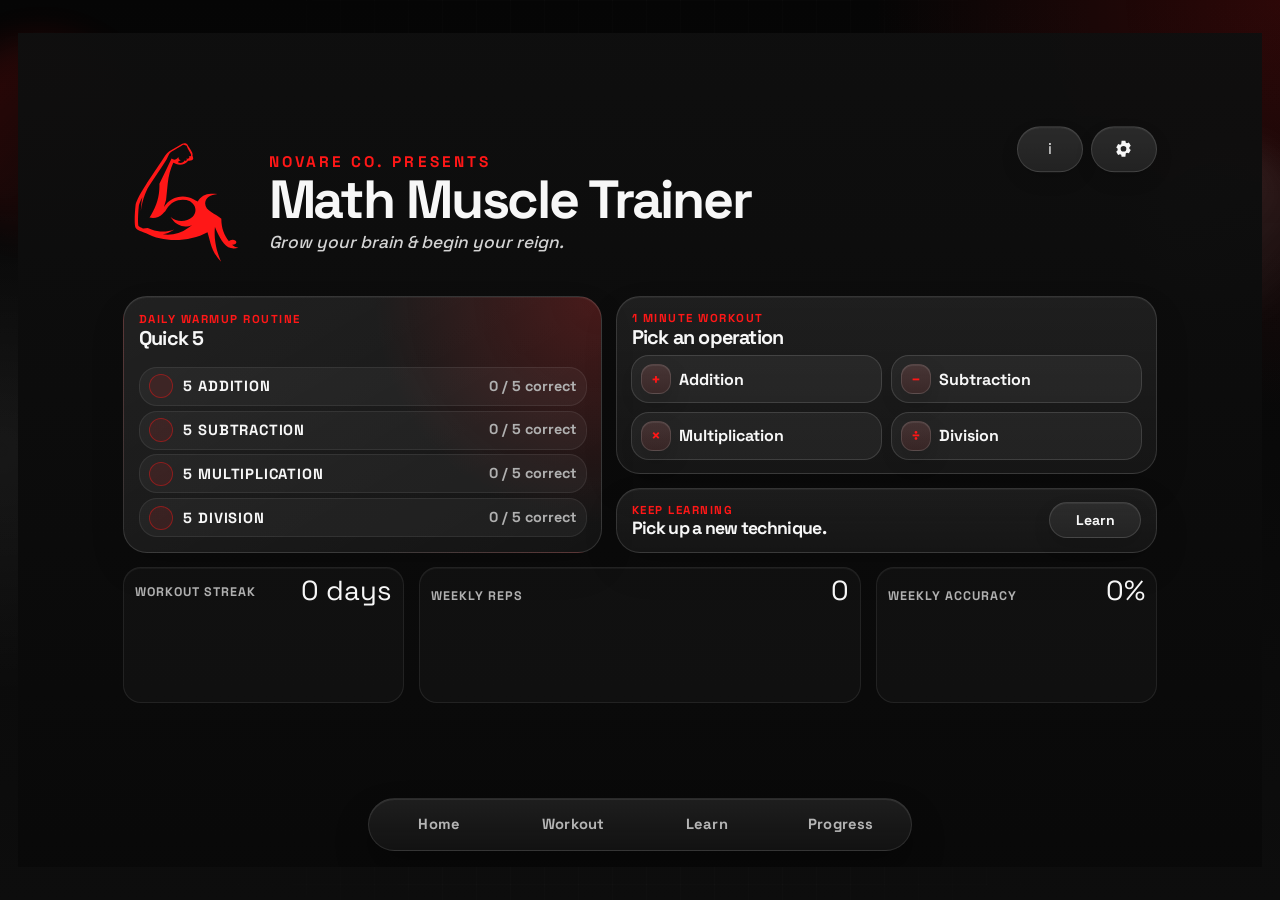
==== commit f85795b6: "Release v0.20.4 debug and UI polish" ====
--- a/index.html
+++ b/index.html
@@ -6,7 +6,7 @@
     <title>Math Muscle Trainer</title>
     <meta
       name="description"
-      content="A strength-themed multiplication trainer with focused workouts, progress tracking, and browser-saved streaks."
+      content="A strength-themed arithmetic trainer for addition, subtraction, multiplication, and division workouts with progress tracking and browser-saved streaks."
     />
     <link rel="preconnect" href="https://fonts.googleapis.com" />
     <link rel="preconnect" href="https://fonts.gstatic.com" crossorigin />
@@ -21,156 +21,164 @@
       <div class="ambient ambient-left"></div>
       <div class="ambient ambient-right"></div>
 
-      <div class="app-shell card">
+      <div class="app-shell">
+      <div class="streak-banner" id="streakBanner" role="status" aria-live="polite">
+        <p class="streak-banner-title" id="streakBannerTitle">&#128293; 0 Day Streak!</p>
+        <p class="streak-banner-copy">You showed up again today.</p>
+      </div>
       <header class="page-header">
-        <div class="hero-copy home-hero-banner">
-          <div class="hero-title-row">
-            <span class="hero-mark" aria-hidden="true">
-              <svg viewBox="0 0 660 660" role="presentation">
-                <path
-                  d="m 352.717,337.866 c 4.137,-3.621 8.274,-7.24 12.409,-10.86 10.312,-9.024 16.225,-22.057 16.225,-35.758 0,-13.7 -5.913,-26.732 -16.225,-35.758 -32.933,-28.822 -82.11,-28.822 -115.044,0 3.258,-4.739 6.516,-9.474 9.772,-14.215 23.14,-33.654 67.316,-45.489 104.182,-27.913 L 342.028,196.859 C 303.01,167.598 254.902,156.527 208.999,163.64 c 18.581,3.601 36.451,10.571 52.691,20.667 l 8.216,5.108 c -38.617,-14.338 -81.095,-14.338 -119.708,0 l -20.047,7.444 c -7.617,-1.021 -15.234,-2.045 -22.851,-3.066 -1.612,0.612 -3.216,1.225 -4.8,1.846 -4.085,1.608 -18.709,7.513 -20.891,11.345 -4.06,9.952 -2.269,52.304 -1.65,64.111 0.744,14.164 1.842,28.381 3.42,42.477 1.146,10.213 8.864,27.202 18.863,45.675 -3.092,-12.561 -5.116,-25.316 -6.034,-38.173 l -2.423,-33.937 3.221,20.625 c 5.869,31.433 15.824,62.246 29.684,91.905 l 2.378,5.088 c 8.898,14.221 16.969,26.532 21.855,34.02 16.276,24.946 32.965,49.607 49.389,74.456 9.074,13.729 18.146,27.459 27.217,41.189 0.172,0.258 0.342,0.515 0.514,0.774 0.141,0.274 0.284,0.547 0.426,0.821 8.241,15.894 14.096,36.851 29.989,45.093 19.032,9.871 39.392,22.154 57.453,33.702 1.507,0.961 17.804,-3.353 18.628,-4.94 3.362,-6.482 6.674,-16.711 10.614,-22.856 2.522,-3.931 6.221,-10.788 10.833,-19.348 4.608,-8.56 2.181,-16.468 -10.299,-11.945 10.271,-10.77 -4.782,-18.852 -13.725,-11.109 9.593,-9.934 -1.687,-19.059 -9.738,-11.23 1.289,-11.754 -18.657,-17.242 -31.168,-12.213 -3.046,1.225 -2.074,10.503 13.218,11.373 -7.456,2.581 -12.936,8.932 -13.059,18.131 -11.327,-16.491 -23.337,-17.942 -35.848,-8.374 -21.254,-44.32 -42.51,-88.64 -63.765,-132.96 2.146,-57.786 -13.152,-114.883 -43.903,-163.856 -2.732,-4.349 -5.465,-8.701 -8.198,-13.05 24.51,-6.434 50.594,0.557 68.606,18.38 4.758,4.709 9.515,9.418 14.273,14.128 2.677,4.389 5.353,8.778 8.027,13.165 25.585,41.957 77.883,58.296 122.31,39.76 m 144.787,38.45 c -10.956,0.297 -21.914,0.593 -32.871,0.888 -29.528,0.798 -56.999,-15.062 -71.071,-41.033 -7.698,4.201 -15.397,8.403 -23.094,12.605 -54.485,29.741 -122.717,11.456 -155.031,-41.541 3.704,12.368 7.408,24.734 11.112,37.098 2.962,29.021 5.922,58.042 8.882,87.063 3.822,37.436 13.623,74.017 29.034,108.347 5.131,-2.061 10.256,-4.123 15.387,-6.184 22.44,-9.019 48.145,-2.133 63.068,16.899 8.886,1.771 28.062,1.409 26.215,14.416 -1.851,13.008 -4.969,9.96 -3.111,19.323 1.858,9.361 -16.583,31.981 -24.872,47.971 -2.665,5.132 -7.359,8.909 -12.945,10.405 -5.581,1.495 -11.538,0.574 -16.409,-2.539 -17.621,-11.264 -35.739,-21.726 -54.304,-31.353 -19.107,-9.909 -34.683,-25.485 -44.593,-44.592 -9.074,-13.731 -18.146,-27.46 -27.22,-41.191 C 141.633,456.246 70.245,353.821 65.953,315.525 61.662,277.228 58.829,215.604 65.54,199.974 c 6.71,-15.628 39.298,-22.21 55.731,-31.095 94.239,-50.944 229.129,-45.173 323.369,5.771 5.331,-19.543 10.66,-39.086 15.992,-58.632 9.885,-36.249 28.982,-69.326 55.432,-96.014 -33.992,76.706 -36.588,141.542 -32.334,182.187 2.96,-6.809 5.921,-13.622 8.883,-20.432 10.272,-23.628 23.196,-46.011 38.521,-66.72 17.598,-23.779 49.278,-32.268 76.41,-20.473 -14.301,0.915 -25.087,5.464 -34.017,14.265 0.954,-0.092 1.931,-0.143 2.923,-0.143 11.103,0 20.102,6.066 20.102,13.548 0,7.481 -8.999,13.546 -20.102,13.546 -8.674,0 -16.063,-3.701 -18.881,-8.894 -26.052,32.879 -40.754,71.24 -40.081,118.835 -28.427,27.242 -84.839,38.939 -85.285,81.728 2.541,30.157 26.631,44.769 65.301,48.865"
-                />
-              </svg>
-            </span>
-            <div class="hero-text-block">
-              <p class="eyebrow">Novare Co. presents</p>
-              <h1>Math Muscle Trainer</h1>
-              <p class="hero-tagline">Grow your brain &amp; begin your reign.</p>
+        <section class="home-dashboard" id="homeDashboard" aria-label="Today's training dashboard">
+          <div class="home-dashboard-top">
+            <div class="home-identity">
+              <span class="home-brand-mark" aria-hidden="true">
+                <svg viewBox="0 0 660 660" role="presentation">
+                  <path
+                    d="m 352.717,337.866 c 4.137,-3.621 8.274,-7.24 12.409,-10.86 10.312,-9.024 16.225,-22.057 16.225,-35.758 0,-13.7 -5.913,-26.732 -16.225,-35.758 -32.933,-28.822 -82.11,-28.822 -115.044,0 3.258,-4.739 6.516,-9.474 9.772,-14.215 23.14,-33.654 67.316,-45.489 104.182,-27.913 L 342.028,196.859 C 303.01,167.598 254.902,156.527 208.999,163.64 c 18.581,3.601 36.451,10.571 52.691,20.667 l 8.216,5.108 c -38.617,-14.338 -81.095,-14.338 -119.708,0 l -20.047,7.444 c -7.617,-1.021 -15.234,-2.045 -22.851,-3.066 -1.612,0.612 -3.216,1.225 -4.8,1.846 -4.085,1.608 -18.709,7.513 -20.891,11.345 -4.06,9.952 -2.269,52.304 -1.65,64.111 0.744,14.164 1.842,28.381 3.42,42.477 1.146,10.213 8.864,27.202 18.863,45.675 -3.092,-12.561 -5.116,-25.316 -6.034,-38.173 l -2.423,-33.937 3.221,20.625 c 5.869,31.433 15.824,62.246 29.684,91.905 l 2.378,5.088 c 8.898,14.221 16.969,26.532 21.855,34.02 16.276,24.946 32.965,49.607 49.389,74.456 9.074,13.729 18.146,27.459 27.217,41.189 0.172,0.258 0.342,0.515 0.514,0.774 0.141,0.274 0.284,0.547 0.426,0.821 8.241,15.894 14.096,36.851 29.989,45.093 19.032,9.871 39.392,22.154 57.453,33.702 1.507,0.961 17.804,-3.353 18.628,-4.94 3.362,-6.482 6.674,-16.711 10.614,-22.856 2.522,-3.931 6.221,-10.788 10.833,-19.348 4.608,-8.56 2.181,-16.468 -10.299,-11.945 10.271,-10.77 -4.782,-18.852 -13.725,-11.109 9.593,-9.934 -1.687,-19.059 -9.738,-11.23 1.289,-11.754 -18.657,-17.242 -31.168,-12.213 -3.046,1.225 -2.074,10.503 13.218,11.373 -7.456,2.581 -12.936,8.932 -13.059,18.131 -11.327,-16.491 -23.337,-17.942 -35.848,-8.374 -21.254,-44.32 -42.51,-88.64 -63.765,-132.96 2.146,-57.786 -13.152,-114.883 -43.903,-163.856 -2.732,-4.349 -5.465,-8.701 -8.198,-13.05 24.51,-6.434 50.594,0.557 68.606,18.38 4.758,4.709 9.515,9.418 14.273,14.128 2.677,4.389 5.353,8.778 8.027,13.165 25.585,41.957 77.883,58.296 122.31,39.76 m 144.787,38.45 c -10.956,0.297 -21.914,0.593 -32.871,0.888 -29.528,0.798 -56.999,-15.062 -71.071,-41.033 -7.698,4.201 -15.397,8.403 -23.094,12.605 -54.485,29.741 -122.717,11.456 -155.031,-41.541 3.704,12.368 7.408,24.734 11.112,37.098 2.962,29.021 5.922,58.042 8.882,87.063 3.822,37.436 13.623,74.017 29.034,108.347 5.131,-2.061 10.256,-4.123 15.387,-6.184 22.44,-9.019 48.145,-2.133 63.068,16.899 8.886,1.771 28.062,1.409 26.215,14.416 -1.851,13.008 -4.969,9.96 -3.111,19.323 1.858,9.361 -16.583,31.981 -24.872,47.971 -2.665,5.132 -7.359,8.909 -12.945,10.405 -5.581,1.495 -11.538,0.574 -16.409,-2.539 -17.621,-11.264 -35.739,-21.726 -54.304,-31.353 -19.107,-9.909 -34.683,-25.485 -44.593,-44.592 -9.074,-13.731 -18.146,-27.46 -27.22,-41.191 C 141.633,456.246 70.245,353.821 65.953,315.525 61.662,277.228 58.829,215.604 65.54,199.974 c 6.71,-15.628 39.298,-22.21 55.731,-31.095 94.239,-50.944 229.129,-45.173 323.369,5.771 5.331,-19.543 10.66,-39.086 15.992,-58.632 9.885,-36.249 28.982,-69.326 55.432,-96.014 -33.992,76.706 -36.588,141.542 -32.334,182.187 2.96,-6.809 5.921,-13.622 8.883,-20.432 10.272,-23.628 23.196,-46.011 38.521,-66.72 17.598,-23.779 49.278,-32.268 76.41,-20.473 -14.301,0.915 -25.087,5.464 -34.017,14.265 0.954,-0.092 1.931,-0.143 2.923,-0.143 11.103,0 20.102,6.066 20.102,13.548 0,7.481 -8.999,13.546 -20.102,13.546 -8.674,0 -16.063,-3.701 -18.881,-8.894 -26.052,32.879 -40.754,71.24 -40.081,118.835 -28.427,27.242 -84.839,38.939 -85.285,81.728 2.541,30.157 26.631,44.769 65.301,48.865"
+                  />
+                </svg>
+              </span>
+              <div>
+                <p class="eyebrow">Novare Co. presents</p>
+                <h1>Math Muscle Trainer</h1>
+                <p class="hero-tagline" id="homeDailyThought">Grow your brain &amp; begin your reign.</p>
+              </div>
+            </div>
+            <div class="home-button-stack" aria-label="Home utilities">
+              <button class="utility-button home-about-button" type="button" id="aboutButton" aria-label="Open about">
+                i
+              </button>
+              <button
+                class="utility-button home-settings-button"
+                type="button"
+                id="optionsButton"
+                aria-label="Open settings"
+              >
+                <svg viewBox="0 0 24 24" aria-hidden="true" role="presentation">
+                  <path
+                    d="M9.6 2h4.8l.54 2.44c.53.18 1.03.39 1.5.65l2.33-.94 2.4 4.16-1.8 1.73c.05.32.08.64.08.96s-.03.64-.08.96l1.8 1.73-2.4 4.16-2.33-.94c-.47.26-.97.47-1.5.65L14.4 22H9.6l-.54-2.44a8.494 8.494 0 0 1-1.5-.65l-2.33.94-2.4-4.16 1.8-1.73A6.89 6.89 0 0 1 4.56 13c0-.32.03-.64.08-.96l-1.8-1.73 2.4-4.16 2.33.94c.47-.26.97-.47 1.5-.65ZM12 8.4A3.6 3.6 0 1 0 12 15.6 3.6 3.6 0 0 0 12 8.4Z"
+                  />
+                </svg>
+              </button>
             </div>
           </div>
-        </div>
-
-        <div class="hero-side">
-          <nav class="shell-nav" aria-label="Primary">
-            <button
-              class="utility-button"
-              type="button"
-              id="optionsButton"
-              aria-label="Open options"
-            >
-              <svg viewBox="0 0 24 24" aria-hidden="true" role="presentation">
-                <path
-                  d="M9.6 2h4.8l.54 2.44c.53.18 1.03.39 1.5.65l2.33-.94 2.4 4.16-1.8 1.73c.05.32.08.64.08.96s-.03.64-.08.96l1.8 1.73-2.4 4.16-2.33-.94c-.47.26-.97.47-1.5.65L14.4 22H9.6l-.54-2.44a8.494 8.494 0 0 1-1.5-.65l-2.33.94-2.4-4.16 1.8-1.73A6.89 6.89 0 0 1 4.56 13c0-.32.03-.64.08-.96l-1.8-1.73 2.4-4.16 2.33.94c.47-.26.97-.47 1.5-.65ZM12 8.4A3.6 3.6 0 1 0 12 15.6 3.6 3.6 0 0 0 12 8.4Z"
-                />
-              </svg>
-            </button>
-            <button class="nav-button" type="button" data-view-target="progress">
-              My Progress
-            </button>
-            <button class="nav-button" type="button" data-view-target="techniques">
-              <span class="nav-button-stack">
-                <span>Learn</span>
-                <span>Techniques</span>
-              </span>
-            </button>
-            <button class="nav-button" type="button" data-view-target="setup">
-              Work Out
-            </button>
-          </nav>
-        </div>
-
-        <div class="home-dashboard-grid">
-          <div class="home-left-stack">
-            <section class="daily-widget card" aria-label="Today's workout tracker">
-              <div class="daily-widget-top">
+
+          <div class="home-dashboard-grid">
+            <section class="today-training-card">
+              <div class="home-card-header">
                 <div>
-                  <p class="section-kicker">Main Dashboard</p>
-                  <h2>Workout Tracker</h2>
+                  <p class="home-card-kicker">Daily Warmup Routine</p>
+                  <h2>Quick 5</h2>
                 </div>
               </div>
-
-              <div class="daily-inspiration">
-                <span class="preview-label daily-inspiration-label">Today's Inspiration</span>
-                <p class="daily-inspiration-copy">
-                  <em id="heroMessage">Strength is built one steady rep at a time.</em>
-                </p>
-              </div>
-
-              <div class="reward-strip">
-                <article class="reward-mini reward-mini-attempt" id="attemptBadge">
-                  <div class="reward-glyph-shell" aria-hidden="true">
-                    <svg class="reward-glyph" viewBox="0 0 72 72" role="presentation">
-                      <path
-                        d="M36 57.024 14.448 35.472c-5.304-5.304-5.304-13.896 0-19.2 5.304-5.304 13.896-5.304 19.2 0L36 18.624l2.352-2.352c5.304-5.304 13.896-5.304 19.2 0 5.304 5.304 5.304 13.896 0 19.2Z"
-                      />
-                    </svg>
-                  </div>
-
-                  <div class="reward-mini-copy">
-                    <strong>Heart</strong>
-                    <span id="attemptProgressLabel">0 / 10</span>
-                  </div>
-                </article>
-
-                <article class="reward-mini reward-mini-accuracy" id="accuracyBadge">
-                  <div class="reward-glyph-shell" aria-hidden="true">
-                    <svg class="reward-glyph" viewBox="0 0 72 72" role="presentation">
-                      <path
-                        d="M36 8 44.552 25.33 63.678 28.108 49.839 41.6 53.106 60.648 36 51.652 18.894 60.648 22.161 41.6 8.322 28.108 27.448 25.33Z"
-                      />
-                    </svg>
-                  </div>
-
-                  <div class="reward-mini-copy">
-                    <strong>Star</strong>
-                    <span id="accuracyProgressLabel">0 / 10</span>
-                  </div>
-                </article>
-              </div>
-              <p class="reward-strip-note">Heart = 10 attempts. Star = 10 correct.</p>
+              <div class="training-plan-list" aria-label="Today's routine">
+                <button class="training-plan-step" type="button" data-home-routine-operation="addition">
+                  <span class="routine-check" id="homeRoutineAdditionCheck" aria-hidden="true"></span>
+                  <span>5 Addition</span>
+                  <strong id="homeRoutineAdditionStatus">0 / 5 correct</strong>
+                </button>
+                <button class="training-plan-step" type="button" data-home-routine-operation="subtraction">
+                  <span class="routine-check" id="homeRoutineSubtractionCheck" aria-hidden="true"></span>
+                  <span>5 Subtraction</span>
+                  <strong id="homeRoutineSubtractionStatus">0 / 5 correct</strong>
+                </button>
+                <button class="training-plan-step" type="button" data-home-routine-operation="multiplication">
+                  <span class="routine-check" id="homeRoutineMultiplicationCheck" aria-hidden="true"></span>
+                  <span>5 Multiplication</span>
+                  <strong id="homeRoutineMultiplicationStatus">0 / 5 correct</strong>
+                </button>
+                <button class="training-plan-step" type="button" data-home-routine-operation="division">
+                  <span class="routine-check" id="homeRoutineDivisionCheck" aria-hidden="true"></span>
+                  <span>5 Division</span>
+                  <strong id="homeRoutineDivisionStatus">0 / 5 correct</strong>
+                </button>
+              </div>
             </section>
 
-            <section class="home-cta-card card" aria-label="Start workout">
-              <p class="section-kicker">Ready</p>
-              <h2>Start your next workout</h2>
-              <button class="primary-button home-start-button" type="button" data-view-target="setup">
-                Start Workout
-              </button>
+            <section class="home-card quick-workout-card">
+              <div class="home-card-header compact">
+                <div>
+                  <p class="home-card-kicker">1 Minute Workout</p>
+                  <h2>Pick an operation</h2>
+                </div>
+              </div>
+              <div class="home-operation-grid" aria-label="1 minute workout operations">
+                <button class="home-operation-tile" type="button" data-home-operation="addition">
+                  <span class="home-operation-symbol" aria-hidden="true">+</span>
+                  <span>Addition</span>
+                </button>
+                <button class="home-operation-tile" type="button" data-home-operation="subtraction">
+                  <span class="home-operation-symbol" aria-hidden="true">&minus;</span>
+                  <span>Subtraction</span>
+                </button>
+                <button class="home-operation-tile" type="button" data-home-operation="multiplication">
+                  <span class="home-operation-symbol" aria-hidden="true">&times;</span>
+                  <span>Multiplication</span>
+                </button>
+                <button class="home-operation-tile" type="button" data-home-operation="division">
+                  <span class="home-operation-symbol" aria-hidden="true">&divide;</span>
+                  <span>Division</span>
+                </button>
+              </div>
+            </section>
+
+            <section class="home-card continue-learning-card">
+              <div class="home-card-header compact">
+                <div>
+                  <p class="home-card-kicker">Keep Learning</p>
+                  <h2>Pick up a new technique.</h2>
+                </div>
+                <button class="nav-button home-card-button" type="button" data-home-lesson="make-10">
+                  Learn
+                </button>
+              </div>
+            </section>
+
+            <section class="home-snapshot-strip" aria-label="Training snapshot">
+              <div class="home-snapshot-metric home-streak-metric">
+                <div class="home-snapshot-head">
+                  <span class="metric-label">Workout Streak</span>
+                  <span class="metric-value" id="homeCurrentPracticeStreak">0 days</span>
+                </div>
+                <div class="home-weekly-strip" id="homeWeeklyStrip" aria-label="Last 7 days"></div>
+              </div>
+              <div class="home-snapshot-metric home-reps-metric">
+                <div class="home-snapshot-head">
+                  <span class="metric-label">Weekly Reps</span>
+                  <span class="metric-value" id="homeSnapshotReps">0</span>
+                </div>
+                <div class="home-reps-graph" id="homeRepsGraph" aria-label="Reps over the last 7 days"></div>
+              </div>
+              <div class="home-snapshot-metric home-accuracy-metric">
+                <div class="home-snapshot-head">
+                  <span class="metric-label">Weekly Accuracy</span>
+                  <span class="metric-value" id="homeSnapshotRank">0%</span>
+                </div>
+                <div class="home-accuracy-visual" id="homeAccuracyVisual" aria-hidden="true">
+                  <span></span>
+                  <span></span>
+                  <span></span>
+                  <span></span>
+                  <span></span>
+                </div>
+              </div>
             </section>
           </div>
-
-          <aside class="home-side-stack">
-            <section class="home-calendar-widget card" aria-label="Practice calendar preview">
-              <div class="home-calendar-head">
-                <div>
-                  <h2 id="homeCalendarMonthLabel">This month</h2>
-                </div>
-              </div>
-
-              <div class="calendar-weekdays compact" aria-hidden="true">
-                <span>Sun</span>
-                <span>Mon</span>
-                <span>Tue</span>
-                <span>Wed</span>
-                <span>Thu</span>
-                <span>Fri</span>
-                <span>Sat</span>
-              </div>
-              <div class="calendar-grid compact home-calendar-grid" id="homeCalendarGrid"></div>
-            </section>
-          </aside>
-        </div>
+        </section>
       </header>
         <main class="screen-stage">
           <section class="screen" data-view="setup" id="setupScreen">
             <div class="focused-view-head">
-              <p class="focused-view-title">Work Out Setup</p>
-              <button class="ghost-button" type="button" data-view-target="home">
-                Back to Menu
-              </button>
+              <div class="focused-view-kicker-row" aria-hidden="true">
+                <p class="section-kicker">Skill to Train</p>
+              </div>
             </div>
             <div class="screen-grid setup-grid">
               <section class="panel operation-panel" id="setupOperationPanel">
                 <div class="section-heading compact">
                   <div>
-                    <p class="section-kicker">Choose Skill</p>
-                    <h2>Training Discipline</h2>
+                    <h2>Choose which operation to focus on.</h2>
                   </div>
                 </div>
-
-                <p class="operation-panel-copy">
-                  Choose the arithmetic operation to train. Addition and Multiplication are ready now.
-                </p>
 
                 <div
                   class="operation-choice-grid"
@@ -181,9 +189,9 @@
                   <label class="operation-choice">
                     <input type="radio" name="operation" value="addition" />
                     <span class="operation-choice-copy">
+                      <span class="operation-choice-icon visual-anchor" aria-hidden="true">+</span>
                       <strong>Addition</strong>
                       <span class="operation-choice-meta">
-                        <small class="operation-choice-status">Ready</small>
                         <button
                           class="operation-change-button is-hidden"
                           type="button"
@@ -198,11 +206,11 @@
                   </label>
 
                   <label class="operation-choice">
-                    <input type="radio" name="operation" value="multiplication" />
+                    <input type="radio" name="operation" value="subtraction" />
                     <span class="operation-choice-copy">
-                      <strong>Multiplication</strong>
+                      <span class="operation-choice-icon visual-anchor" aria-hidden="true">&minus;</span>
+                      <strong>Subtraction</strong>
                       <span class="operation-choice-meta">
-                        <small class="operation-choice-status">Ready</small>
                         <button
                           class="operation-change-button is-hidden"
                           type="button"
@@ -216,19 +224,41 @@
                     </span>
                   </label>
 
-                  <label class="operation-choice is-disabled">
-                    <input type="radio" name="operation" value="subtraction" disabled />
+                  <label class="operation-choice">
+                    <input type="radio" name="operation" value="multiplication" />
                     <span class="operation-choice-copy">
-                      <strong>Subtraction</strong>
-                      <small>Coming Soon</small>
+                      <span class="operation-choice-icon visual-anchor" aria-hidden="true">&times;</span>
+                      <strong>Multiplication</strong>
+                      <span class="operation-choice-meta">
+                        <button
+                          class="operation-change-button is-hidden"
+                          type="button"
+                          data-operation-reset
+                          aria-label="Change operation"
+                        >
+                          <span aria-hidden="true">&#10227;</span>
+                          <span>Change</span>
+                        </button>
+                      </span>
                     </span>
                   </label>
 
-                  <label class="operation-choice is-disabled">
-                    <input type="radio" name="operation" value="division" disabled />
+                  <label class="operation-choice">
+                    <input type="radio" name="operation" value="division" />
                     <span class="operation-choice-copy">
+                      <span class="operation-choice-icon visual-anchor" aria-hidden="true">&divide;</span>
                       <strong>Division</strong>
-                      <small>Coming Soon</small>
+                      <span class="operation-choice-meta">
+                        <button
+                          class="operation-change-button is-hidden"
+                          type="button"
+                          data-operation-reset
+                          aria-label="Change operation"
+                        >
+                          <span aria-hidden="true">&#10227;</span>
+                          <span>Change</span>
+                        </button>
+                      </span>
                     </span>
                   </label>
                 </div>
@@ -236,21 +266,45 @@
                 <div class="setup-step-shell" id="setupStepShell">
                   <div class="field option-field is-hidden setup-step-field" id="additionDifficultyField">
                     <span>Addition Difficulty</span>
+                    <p class="field-hint">You can choose more than one.</p>
                     <div
                       class="choice-row choice-row-compact"
-                      role="radiogroup"
+                      role="group"
                       aria-label="Addition difficulty"
                     >
                       <label class="choice-pill compact">
-                        <input type="radio" name="additionDifficulty" value="easy" />
+                        <input type="checkbox" name="additionDifficulty" value="easy" />
                         <span>Easy</span>
                       </label>
                       <label class="choice-pill compact">
-                        <input type="radio" name="additionDifficulty" value="medium" />
+                        <input type="checkbox" name="additionDifficulty" value="medium" />
                         <span>Medium</span>
                       </label>
                       <label class="choice-pill compact">
-                        <input type="radio" name="additionDifficulty" value="hard" />
+                        <input type="checkbox" name="additionDifficulty" value="hard" />
+                        <span>Hard</span>
+                      </label>
+                    </div>
+                  </div>
+
+                  <div class="field option-field is-hidden setup-step-field" id="subtractionDifficultyField">
+                    <span>Subtraction Difficulty</span>
+                    <p class="field-hint">You can choose more than one.</p>
+                    <div
+                      class="choice-row choice-row-compact"
+                      role="group"
+                      aria-label="Subtraction difficulty"
+                    >
+                      <label class="choice-pill compact">
+                        <input type="checkbox" name="subtractionDifficulty" value="easy" />
+                        <span>Easy</span>
+                      </label>
+                      <label class="choice-pill compact">
+                        <input type="checkbox" name="subtractionDifficulty" value="medium" />
+                        <span>Medium</span>
+                      </label>
+                      <label class="choice-pill compact">
+                        <input type="checkbox" name="subtractionDifficulty" value="hard" />
                         <span>Hard</span>
                       </label>
                     </div>
@@ -296,22 +350,8 @@
                       </label>
                     </div>
                   </div>
-                </div>
-              </section>
-
-              <section class="panel setup-settings-panel" id="setupSettingsPanel">
-                <div class="section-heading compact setup-settings-head">
-                  <div>
-                    <p class="section-kicker">Setup</p>
-                    <h2>Workout Settings</h2>
-                  </div>
-                </div>
-
-                <p class="setup-settings-awaiting" id="setupSettingsAwaiting">
-                  Choose operation, difficulty (for addition), and workout type to unlock these options.
-                </p>
-
-                <form id="settingsForm" class="settings-form setup-settings-form is-hidden">
+
+                  <form id="settingsForm" class="settings-form setup-settings-form is-hidden">
                   <div class="field option-field">
                     <span>Workout Options</span>
                     <div class="setup-option-list">
@@ -344,10 +384,26 @@
                           </span>
                         </span>
                       </label>
+
+                      <label class="toggle compact-toggle bare-toggle" id="additionRegroupingToggleRow">
+                        <span class="toggle-row">
+                          <input id="additionRegroupingMode" type="checkbox" checked />
+                          <span class="toggle-label">Regrouping</span>
+                          <span
+                            class="tooltip-dot"
+                            tabindex="0"
+                            data-tooltip="Include carrying/regrouping facts in addition workouts."
+                            aria-label="Regrouping help"
+                          >
+                            ?
+                          </span>
+                        </span>
+                      </label>
                     </div>
                   </div>
 
                   <section class="field option-field extra-options-field">
+
                     <div class="field is-hidden" id="isolationField">
                       <span>Isolation Target</span>
                       <label class="field centered-field">
@@ -527,19 +583,37 @@
                     <button class="primary-button" type="submit" form="settingsForm" id="setupStartButton">
                       Start
                     </button>
-                  </div>
+            </div>
                 </form>
+                </div>
               </section>
             </div>
           </section>
           <section class="screen" data-view="techniques" id="techniquesScreen">
             <div class="focused-view-head">
-              <p class="focused-view-title">Learn Techniques</p>
-              <button class="ghost-button" type="button" data-view-target="home">
-                Back to Menu
+              <div class="focused-view-kicker-row" aria-hidden="true">
+                <p class="section-kicker">Learn</p>
+              </div>
+              <button class="ghost-button subtle-button technique-exit-nav is-hidden" type="button" id="techniqueExitNavButton">
+                Exit Lesson
               </button>
-            </div>
-            <section class="panel techniques-screen-panel">
+              <button class="ghost-button" type="button" data-view-target="home" aria-label="Back to home">
+                <svg viewBox="0 0 24 24" aria-hidden="true" role="presentation">
+                  <path
+                    d="M3 10.5 12 3l9 7.5v9a1.5 1.5 0 0 1-1.5 1.5h-5v-6h-5v6h-5A1.5 1.5 0 0 1 3 19.5v-9Z"
+                    fill="currentColor"
+                  />
+                </svg>
+              </button>
+              <button class="utility-button global-options-button" type="button" data-open-options aria-label="Open settings">
+                <svg viewBox="0 0 24 24" aria-hidden="true" role="presentation">
+                  <path
+                    d="M9.6 2h4.8l.54 2.44c.53.18 1.03.39 1.5.65l2.33-.94 2.4 4.16-1.8 1.73c.05.32.08.64.08.96s-.03.64-.08.96l1.8 1.73-2.4 4.16-2.33-.94c-.47.26-.97.47-1.5.65L14.4 22H9.6l-.54-2.44a8.494 8.494 0 0 1-1.5-.65l-2.33.94-2.4-4.16 1.8-1.73A6.89 6.89 0 0 1 4.56 13c0-.32.03-.64.08-.96l-1.8-1.73 2.4-4.16 2.33.94c.47-.26.97-.47 1.5-.65ZM12 8.4A3.6 3.6 0 1 0 12 15.6 3.6 3.6 0 0 0 12 8.4Z"
+                  />
+                </svg>
+              </button>
+            </div>
+            <section class="techniques-screen-panel">
               <div id="techniqueScreenShell"></div>
             </section>
           </section>
@@ -556,11 +630,14 @@
           <section class="screen" data-view="practice" id="practiceScreen">
             <section class="panel practice-panel">
               <div class="practice-topbar">
-                <span class="session-badge" id="sessionBadge">Ready to train</span>
+                <span class="session-badge" id="sessionBadge">
+                  <span class="session-badge-icon visual-anchor" aria-hidden="true">=</span>
+                  <span>Ready to train</span>
+                </span>
                 <button class="ghost-button subtle-button" type="button" id="finishSessionButton">
                   End Workout
                 </button>
-              </div>
+            </div>
 
               <div class="hud-row">
                 <div class="hud-card">
@@ -593,8 +670,8 @@
               <div class="combo-indicator" id="comboIndicator" aria-live="polite" aria-hidden="true">
                 COMBO x0
               </div>
-
               <div class="problem-wrap minimalist">
+                <div class="practice-response-rail" id="practiceResponseRail" aria-hidden="true"></div>
                 <div class="problem-text" id="problemText" aria-live="polite">Ready when you are.</div>
               </div>
 
@@ -617,6 +694,7 @@
                     placeholder="Type your answer"
                     disabled
                   />
+                  <span class="answer-status-icon" id="answerStatusIcon" aria-hidden="true"></span>
                 </label>
 
                 <button class="primary-button" type="submit" id="checkButton" disabled>
@@ -639,7 +717,7 @@
                 </button>
                 <button class="ghost-button" type="button" data-keypad-key="0">0</button>
                 <button class="ghost-button" type="button" data-keypad-key="backspace">&#9003;</button>
-              </div>
+            </div>
 
               <p class="feedback" id="feedback" aria-live="polite"></p>
             </section>
@@ -647,39 +725,39 @@
 
           <section class="screen" data-view="results" id="resultsScreen">
             <div class="focused-view-head">
-              <button class="ghost-button" type="button" data-view-target="home">
-                Back to Menu
+              <div class="focused-view-kicker-row carousel-inline-nav-row" aria-label="Results panels">
+                <button class="carousel-inline-nav-button" type="button" data-carousel-target="results" data-carousel-shift="-1" aria-label="Previous results panel">&#8249;</button>
+                <p class="section-kicker" id="resultsCarouselKickerLabel">Workout Summary</p>
+                <button class="carousel-inline-nav-button" type="button" data-carousel-target="results" data-carousel-shift="1" aria-label="Next results panel">&#8250;</button>
+              </div>
+              <button class="ghost-button" type="button" data-view-target="home" aria-label="Back to home">
+                <svg viewBox="0 0 24 24" aria-hidden="true" role="presentation">
+                  <path
+                    d="M3 10.5 12 3l9 7.5v9a1.5 1.5 0 0 1-1.5 1.5h-5v-6h-5v6h-5A1.5 1.5 0 0 1 3 19.5v-9Z"
+                    fill="currentColor"
+                  />
+                </svg>
               </button>
-            </div>
-            <section class="panel carousel-panel results-screen-panel">
-              <div class="carousel-shell-head">
-                <p class="section-kicker">Results</p>
-              </div>
-              <div class="carousel-actions carousel-actions-floating" aria-label="Results navigation">
-                <button
-                  class="carousel-button"
-                  type="button"
-                  id="resultsPrevButton"
-                  aria-label="Previous results panel"
-                >
-                  &#8249;
-                </button>
+              <button class="utility-button global-options-button" type="button" data-open-options aria-label="Open settings">
+                <svg viewBox="0 0 24 24" aria-hidden="true" role="presentation">
+                  <path
+                    d="M9.6 2h4.8l.54 2.44c.53.18 1.03.39 1.5.65l2.33-.94 2.4 4.16-1.8 1.73c.05.32.08.64.08.96s-.03.64-.08.96l1.8 1.73-2.4 4.16-2.33-.94c-.47.26-.97.47-1.5.65L14.4 22H9.6l-.54-2.44a8.494 8.494 0 0 1-1.5-.65l-2.33.94-2.4-4.16 1.8-1.73A6.89 6.89 0 0 1 4.56 13c0-.32.03-.64.08-.96l-1.8-1.73 2.4-4.16 2.33.94c.47-.26.97-.47 1.5-.65ZM12 8.4A3.6 3.6 0 1 0 12 15.6 3.6 3.6 0 0 0 12 8.4Z"
+                  />
+                </svg>
+              </button>
+            </div>
+            <section class="carousel-panel results-screen-panel">
+              <div class="carousel-shell-head carousel-shell-head-kicker-nav" aria-hidden="true"></div>
+              <div class="carousel-actions carousel-actions-floating" aria-hidden="true">
                 <div class="carousel-position-indicator" id="resultsCarouselIndicator" aria-live="polite"></div>
-                <button
-                  class="carousel-button"
-                  type="button"
-                  id="resultsNextButton"
-                  aria-label="Next results panel"
-                >
-                  &#8250;
-                </button>
               </div>
 
               <div class="results-carousel">
-                <section class="results-slide is-active" data-results-slide="summary">
+                <section class="results-slide is-active" data-results-slide="summary" data-carousel-kicker="Workout Summary">
                   <div class="slide-heading">
-                    <p class="slide-subtitle">Workout Summary</p>
-                    <h2 id="resultsTitle">Great job on showing up today.</h2>
+                    <div>
+                      <h2 id="resultsTitle">Great job on showing up today.</h2>
+                    </div>
                   </div>
 
                   <div class="stats-grid results-stats">
@@ -714,21 +792,18 @@
                     </div>
                   </div>
 
-                  <div class="button-row results-actions">
-                    <button class="primary-button" type="button" id="repeatSessionButton">
+                  <div class="results-top-actions">
+                    <button class="ghost-button contextual-action-button" type="button" id="repeatSessionButton">
                       Repeat Workout
                     </button>
-                    <button class="ghost-button" type="button" data-view-target="setup">
-                      Adjust Workout
-                    </button>
-                  </div>
+                  </div>
+
                 </section>
 
-                <section class="results-slide" data-results-slide="tracker">
+                <section class="results-slide" data-results-slide="tracker" data-carousel-kicker="Workout Tracker">
                   <div class="tracker-layout">
                     <div class="tracker-left-column">
                       <div class="tracker-slide-head tracker-title-block">
-                        <p class="section-kicker">Workout Tracker</p>
                         <h2>This month</h2>
                       </div>
 
@@ -751,12 +826,13 @@
                             <span class="tracker-mini-label">Workouts</span>
                           </div>
                           <div class="tracker-mini-card">
-                            <span class="tracker-mini-value" id="resultsMonthHearts">0</span>
-                            <span class="tracker-mini-label">Hearts</span>
+                            <span class="tracker-mini-value" id="resultsMonthReps">0</span>
+                            <span class="tracker-mini-label">Reps</span>
+                            <div class="operation-reps-breakdown" id="resultsOperationRepsBreakdown" aria-label="Monthly reps by operation"></div>
                           </div>
                           <div class="tracker-mini-card">
-                            <span class="tracker-mini-value" id="resultsMonthStars">0</span>
-                            <span class="tracker-mini-label">Stars</span>
+                            <span class="tracker-mini-value" id="resultsMonthAccuracy">0%</span>
+                            <span class="tracker-mini-label">Accuracy</span>
                           </div>
                         </div>
                       </aside>
@@ -764,7 +840,7 @@
 
                     <div class="tracker-calendar-wrap">
                       <div class="tracker-calendar-head">
-                        <span class="preview-label">Month</span>
+                        <span class="preview-label" id="resultsCalendarYearLabel">2026</span>
                         <div class="calendar-nav">
                           <button
                             class="calendar-nav-button"
@@ -774,7 +850,7 @@
                           >
                             &#8249;
                           </button>
-                          <span class="section-note month-label" id="resultsMonthLabel">April 2026</span>
+                          <span class="section-note month-label" id="resultsMonthLabel">April</span>
                           <button
                             class="calendar-nav-button"
                             type="button"
@@ -783,7 +859,7 @@
                           >
                             &#8250;
                           </button>
-                        </div>
+            </div>
                       </div>
                       <div class="calendar-weekdays compact" aria-hidden="true">
                         <span>Sun</span>
@@ -799,9 +875,8 @@
                   </div>
                 </section>
 
-                <section class="results-slide" data-results-slide="focus">
+                <section class="results-slide" data-results-slide="focus" data-carousel-kicker="Next Focus">
                   <div class="slide-heading">
-                    <p class="section-kicker">Next Focus</p>
                     <h2>Where to build next</h2>
                   </div>
 
@@ -828,47 +903,70 @@
 
           <section class="screen" data-view="progress" id="progressScreen">
             <div class="focused-view-head">
-              <button class="ghost-button" type="button" data-view-target="home">
-                Back to Menu
-              </button>
-            </div>
-            <section class="panel carousel-panel progress-screen-panel">
-              <div class="carousel-shell-head">
-                <p class="section-kicker">My Progress</p>
-              </div>
-              <div class="carousel-actions carousel-actions-floating" aria-label="Progress navigation">
+              <div class="focused-view-kicker-row carousel-inline-nav-row" aria-label="Progress panels">
                 <button
-                  class="carousel-button"
+                  class="carousel-inline-nav-button"
                   type="button"
                   id="progressPrevButton"
+                  data-carousel-target="progress"
+                  data-carousel-shift="-1"
                   aria-label="Previous progress panel"
                 >
                   &#8249;
                 </button>
-                <div class="carousel-position-indicator" id="progressCarouselIndicator" aria-live="polite"></div>
+                <p class="section-kicker" id="progressCarouselKickerLabel">Workout Log</p>
                 <button
-                  class="carousel-button"
+                  class="carousel-inline-nav-button"
                   type="button"
                   id="progressNextButton"
+                  data-carousel-target="progress"
+                  data-carousel-shift="1"
                   aria-label="Next progress panel"
                 >
                   &#8250;
                 </button>
               </div>
+              <button class="ghost-button" type="button" data-view-target="home" aria-label="Back to home">
+                <svg viewBox="0 0 24 24" aria-hidden="true" role="presentation">
+                  <path
+                    d="M3 10.5 12 3l9 7.5v9a1.5 1.5 0 0 1-1.5 1.5h-5v-6h-5v6h-5A1.5 1.5 0 0 1 3 19.5v-9Z"
+                    fill="currentColor"
+                  />
+                </svg>
+              </button>
+              <button class="utility-button global-options-button" type="button" data-open-options aria-label="Open settings">
+                <svg viewBox="0 0 24 24" aria-hidden="true" role="presentation">
+                  <path
+                    d="M9.6 2h4.8l.54 2.44c.53.18 1.03.39 1.5.65l2.33-.94 2.4 4.16-1.8 1.73c.05.32.08.64.08.96s-.03.64-.08.96l1.8 1.73-2.4 4.16-2.33-.94c-.47.26-.97.47-1.5.65L14.4 22H9.6l-.54-2.44a8.494 8.494 0 0 1-1.5-.65l-2.33.94-2.4-4.16 1.8-1.73A6.89 6.89 0 0 1 4.56 13c0-.32.03-.64.08-.96l-1.8-1.73 2.4-4.16 2.33.94c.47-.26.97-.47 1.5-.65ZM12 8.4A3.6 3.6 0 1 0 12 15.6 3.6 3.6 0 0 0 12 8.4Z"
+                  />
+                </svg>
+              </button>
+            </div>
+            <section class="carousel-panel progress-screen-panel">
+              <div class="carousel-shell-head carousel-shell-head-kicker-nav" aria-hidden="true"></div>
+              <div class="carousel-actions carousel-actions-floating" aria-hidden="true">
+                <div class="carousel-position-indicator" id="progressCarouselIndicator" aria-live="polite"></div>
+              </div>
 
               <div class="progress-carousel">
-                <section class="progress-slide is-active" data-progress-slide="overview">
+                <section class="progress-slide is-active" data-progress-slide="overview" data-carousel-kicker="Workout Log">
                   <div class="slide-heading slide-heading-with-filter">
                     <div>
-                      <p class="section-kicker">Workout Log</p>
                       <h2>Your progress so far</h2>
                     </div>
-                    <label class="records-filter progress-filter">
+                    <div class="fact-carousel-selector progress-inline-selector" aria-label="Workout log operation">
+                      <button class="fact-range-button" id="overviewOperationPrevButton" type="button" aria-label="Previous workout log operation">&#8249;</button>
+                      <span class="fact-carousel-label" id="overviewOperationLabel">All Operations</span>
+                      <button class="fact-range-button" id="overviewOperationNextButton" type="button" aria-label="Next workout log operation">&#8250;</button>
+                    </div>
+                    <label class="records-filter progress-filter is-visually-hidden">
                       <span class="sr-only">Workout log operation</span>
                       <select id="overviewOperationFilter">
                         <option value="all">All Operations</option>
                         <option value="multiplication">Multiplication</option>
                         <option value="addition">Addition</option>
+                        <option value="subtraction">Subtraction</option>
+                        <option value="division">Division</option>
                       </select>
                     </label>
                   </div>
@@ -906,11 +1004,20 @@
                   </div>
                 </section>
 
-                <section class="progress-slide" data-progress-slide="tracker">
+                <section class="progress-slide" data-progress-slide="mastery" data-carousel-kicker="Operation Mastery">
+                  <div class="slide-heading mastery-slide-heading">
+                    <div>
+                      <h2>Your operation ranks <button class="inline-help-button" type="button" id="masteryHelpButton" aria-label="Explain operation mastery">?</button></h2>
+                    </div>
+                  </div>
+
+                  <div class="mastery-grid" id="masteryGrid"></div>
+                </section>
+
+                <section class="progress-slide" data-progress-slide="tracker" data-carousel-kicker="Workout Tracker">
                   <div class="tracker-layout">
                     <div class="tracker-left-column">
                       <div class="tracker-slide-head tracker-title-block">
-                        <p class="section-kicker">Workout Tracker</p>
                         <h2 class="stacked-heading">
                           <span>Every.</span>
                           <span>Moment.</span>
@@ -937,12 +1044,13 @@
                             <span class="tracker-mini-label">Workouts</span>
                           </div>
                           <div class="tracker-mini-card">
-                            <span class="tracker-mini-value" id="progressMonthHearts">0</span>
-                            <span class="tracker-mini-label">Hearts</span>
+                            <span class="tracker-mini-value" id="progressMonthReps">0</span>
+                            <span class="tracker-mini-label">Reps</span>
+                            <div class="operation-reps-breakdown" id="progressOperationRepsBreakdown" aria-label="Monthly reps by operation"></div>
                           </div>
                           <div class="tracker-mini-card">
-                            <span class="tracker-mini-value" id="progressMonthStars">0</span>
-                            <span class="tracker-mini-label">Stars</span>
+                            <span class="tracker-mini-value" id="progressMonthAccuracy">0%</span>
+                            <span class="tracker-mini-label">Accuracy</span>
                           </div>
                         </div>
                       </aside>
@@ -950,7 +1058,7 @@
 
                     <div class="tracker-calendar-wrap">
                       <div class="tracker-calendar-head">
-                        <span class="preview-label">Month</span>
+                        <span class="preview-label" id="progressCalendarYearLabel">2026</span>
                         <div class="calendar-nav">
                           <button
                             class="calendar-nav-button"
@@ -960,7 +1068,7 @@
                           >
                             &#8249;
                           </button>
-                          <span class="section-note month-label" id="currentMonthLabel">April 2026</span>
+                          <span class="section-note month-label" id="currentMonthLabel">April</span>
                           <button
                             class="calendar-nav-button"
                             type="button"
@@ -969,7 +1077,7 @@
                           >
                             &#8250;
                           </button>
-                        </div>
+            </div>
                       </div>
                       <div class="calendar-weekdays" aria-hidden="true">
                         <span>Sun</span>
@@ -985,61 +1093,65 @@
                   </div>
                 </section>
 
-                <section class="progress-slide" data-progress-slide="facts">
+                <section class="progress-slide" data-progress-slide="facts" data-carousel-kicker="Fact Tracker">
                   <div class="slide-heading slide-heading-with-filter">
-                    <div>
-                      <p class="section-kicker">Fact Tracker</p>
+                    <div class="facts-header-content">
                       <h2 id="factsSlideTitle">Track the development of your skills.</h2>
-                    </div>
-                    <div class="records-filter-row facts-filter-row">
-                      <label class="records-filter facts-filter">
+                      <p class="section-note tracker-action-hint" id="trackerActionHint">Click a category to train it.</p>
+                      <div class="facts-selector-row" id="factsSelectorRow" aria-label="Fact tracker controls">
+                        <div class="fact-carousel-selector" id="factOperationSelector" aria-label="Fact tracker operation">
+                          <button class="fact-range-button" id="factOperationPrevButton" type="button" aria-label="Previous operation">&#8249;</button>
+                          <span class="fact-carousel-label" id="factOperationLabel">Multiplication</span>
+                          <button class="fact-range-button" id="factOperationNextButton" type="button" aria-label="Next operation">&#8250;</button>
+                        </div>
+                        <div class="fact-carousel-selector" id="factDetailSelector" aria-label="Fact tracker detail">
+                          <button class="fact-range-button" id="factDetailPrevButton" type="button" aria-label="Previous detail view">&#8249;</button>
+                          <span class="fact-carousel-label" id="factDetailLabel">Overall</span>
+                          <button class="fact-range-button" id="factDetailNextButton" type="button" aria-label="Next detail view">&#8250;</button>
+                        </div>
+                        <div class="fact-range-nav fact-carousel-selector" id="factRangeNav" aria-label="Fact tracker range">
+                          <button class="fact-range-button" id="factRangePrevButton" type="button" aria-label="Show previous fact range">&#8249;</button>
+                          <span class="fact-carousel-label" id="factRangeLabel">x 1 - x 6</span>
+                          <button class="fact-range-button" id="factRangeNextButton" type="button" aria-label="Show next fact range">&#8250;</button>
+                        </div>
+                      </div>
+                      <label class="records-filter facts-filter is-visually-hidden">
                         <span class="sr-only">Fact tracker operation</span>
                         <select id="factOperationFilter">
                           <option value="multiplication">Multiplication</option>
                           <option value="addition">Addition</option>
+                          <option value="subtraction">Subtraction</option>
+                          <option value="division">Division</option>
                         </select>
                       </label>
-                      <label class="records-filter facts-filter">
+                      <label class="records-filter facts-filter is-visually-hidden">
                         <span class="sr-only">Fact tracker view</span>
                         <select id="factDetailFilter"></select>
                       </label>
-                      <div class="fact-range-nav" id="factRangeNav" aria-label="Fact tracker range">
-                        <button
-                          class="fact-range-button"
-                          id="factRangePrevButton"
-                          type="button"
-                          aria-label="Show previous fact range"
-                        >
-                          &#8249;
-                        </button>
-                        <span id="factRangeLabel">x1–x6</span>
-                        <button
-                          class="fact-range-button"
-                          id="factRangeNextButton"
-                          type="button"
-                          aria-label="Show next fact range"
-                        >
-                          &#8250;
-                        </button>
-                      </div>
-                    </div>
+            </div>
                   </div>
 
                   <div class="table-grid" id="tableGrid"></div>
                 </section>
 
-                <section class="progress-slide" data-progress-slide="focus">
+                <section class="progress-slide" data-progress-slide="focus" data-carousel-kicker="Next Focus">
                   <div class="slide-heading slide-heading-with-filter">
                     <div>
-                      <p class="section-kicker">Next Focus</p>
                       <h2>Where to build next</h2>
                     </div>
-                    <label class="records-filter progress-filter">
+                    <div class="fact-carousel-selector progress-inline-selector" aria-label="Next focus operation">
+                      <button class="fact-range-button" id="focusOperationPrevButton" type="button" aria-label="Previous focus operation">&#8249;</button>
+                      <span class="fact-carousel-label" id="focusOperationLabel">All Operations</span>
+                      <button class="fact-range-button" id="focusOperationNextButton" type="button" aria-label="Next focus operation">&#8250;</button>
+                    </div>
+                    <label class="records-filter progress-filter is-visually-hidden">
                       <span class="sr-only">Next focus operation</span>
                       <select id="focusOperationFilter">
                         <option value="all">All Operations</option>
                         <option value="multiplication">Multiplication</option>
                         <option value="addition">Addition</option>
+                        <option value="subtraction">Subtraction</option>
+                        <option value="division">Division</option>
                       </select>
                     </label>
                   </div>
@@ -1062,18 +1174,24 @@
                   </div>
                 </section>
 
-                <section class="progress-slide" data-progress-slide="coach">
+                <section class="progress-slide" data-progress-slide="coach" data-carousel-kicker="Coach Notes">
                   <div class="slide-heading slide-heading-with-filter">
                     <div>
-                      <p class="section-kicker">Coach Notes</p>
                       <h2>What to practice next</h2>
                     </div>
-                    <label class="records-filter progress-filter">
+                    <div class="fact-carousel-selector progress-inline-selector" aria-label="Coach notes operation">
+                      <button class="fact-range-button" id="coachOperationPrevButton" type="button" aria-label="Previous coach operation">&#8249;</button>
+                      <span class="fact-carousel-label" id="coachOperationLabel">All Operations</span>
+                      <button class="fact-range-button" id="coachOperationNextButton" type="button" aria-label="Next coach operation">&#8250;</button>
+                    </div>
+                    <label class="records-filter progress-filter is-visually-hidden">
                       <span class="sr-only">Coach notes operation</span>
                       <select id="coachOperationFilter">
                         <option value="all">All Operations</option>
                         <option value="multiplication">Multiplication</option>
                         <option value="addition">Addition</option>
+                        <option value="subtraction">Subtraction</option>
+                        <option value="division">Division</option>
                       </select>
                     </label>
                   </div>
@@ -1081,22 +1199,33 @@
                   <div class="coach-card" id="coachTip"></div>
                 </section>
 
-                <section class="progress-slide" data-progress-slide="records">
+                <section class="progress-slide" data-progress-slide="records" data-carousel-kicker="Workout Records">
                   <div class="slide-heading slide-heading-with-filter">
                     <div>
-                      <p class="section-kicker">Workout Records</p>
-                      <h2>How your workouts are stacking up</h2>
-                    </div>
-                    <div class="records-filter-row records-filter-row-head">
-                      <label class="records-filter">
+                      <h2>Workout history at a glance</h2>
+                    </div>
+                    <div class="facts-selector-row records-selector-row" id="recordsSelectorRow">
+                      <div class="fact-carousel-selector progress-inline-selector" aria-label="Records operation">
+                        <button class="fact-range-button" id="recordsOperationPrevButton" type="button" aria-label="Previous records operation">&#8249;</button>
+                        <span class="fact-carousel-label" id="recordsOperationLabel">All Operations</span>
+                        <button class="fact-range-button" id="recordsOperationNextButton" type="button" aria-label="Next records operation">&#8250;</button>
+                      </div>
+                      <div class="fact-carousel-selector progress-inline-selector" id="recordsModeSelector" aria-label="Personal best mode">
+                        <button class="fact-range-button" id="recordsModePrevButton" type="button" aria-label="Previous records mode">&#8249;</button>
+                        <span class="fact-carousel-label" id="recordsModeLabel">Overall</span>
+                        <button class="fact-range-button" id="recordsModeNextButton" type="button" aria-label="Next records mode">&#8250;</button>
+                      </div>
+                      <label class="records-filter is-visually-hidden">
                         <span class="sr-only">Records operation</span>
                         <select id="recordsOperationSelect">
                           <option value="all">All Operations</option>
                           <option value="multiplication">Multiplication</option>
                           <option value="addition">Addition</option>
+                          <option value="subtraction">Subtraction</option>
+                          <option value="division">Division</option>
                         </select>
                       </label>
-                      <label class="records-filter">
+                      <label class="records-filter is-visually-hidden">
                         <span class="sr-only">Personal best mode</span>
                         <select id="recordsModeSelect"></select>
                       </label>
@@ -1123,28 +1252,39 @@
             </section>
           </section>
         </main>
+
+        <nav class="app-dock" aria-label="Main sections">
+          <button class="app-dock-button" type="button" data-view-target="home">
+            <span>Home</span>
+          </button>
+          <button class="app-dock-button" type="button" data-view-target="setup">
+            <span>Workout</span>
+          </button>
+          <button class="app-dock-button" type="button" data-view-target="techniques">
+            <span>Learn</span>
+          </button>
+          <button class="app-dock-button" type="button" data-view-target="progress">
+            <span>Progress</span>
+          </button>
+        </nav>
+
       </div>
 
       <dialog class="options-dialog" id="optionsDialog">
         <div class="options-dialog-head">
           <div>
             <p class="section-kicker">Options</p>
-            <h2>App Controls</h2>
+            <h2>Visual Settings</h2>
           </div>
           <button class="carousel-button" type="button" id="optionsCloseButton" aria-label="Close options">
             &#10005;
           </button>
-        </div>
+            </div>
 
         <div class="options-stack">
           <button class="ghost-button options-reset-button" type="button" id="resetProgressButton">
             Reset Saved Progress
           </button>
-
-          <section class="options-card">
-            <p class="section-kicker">Version</p>
-            <p class="options-copy"><strong id="appVersion">v0.10.0</strong></p>
-          </section>
 
           <section class="options-card">
             <p class="section-kicker">Appearance</p>
@@ -1154,8 +1294,9 @@
                 <option value="original">Original</option>
                 <option value="sunny-beach-day">Sunny Beach Day</option>
                 <option value="jungle">Jungle</option>
-                <option value="frozen">Frozen</option>
                 <option value="aang">Aang</option>
+                <option value="solo-leveling">Solo Leveling</option>
+                <option value="mudkip">Mudkip</option>
               </select>
             </label>
             <label class="field">
@@ -1165,34 +1306,92 @@
                 <option value="light">Light</option>
               </select>
             </label>
-          </section>
-
-          <section class="options-card">
-            <p class="section-kicker">Input</p>
             <label class="field">
               <span>Number Pad</span>
-              <select id="keypadPreferenceSelect">
-                <option value="auto">Auto</option>
-                <option value="always-on">Always On</option>
-                <option value="always-off">Always Off</option>
+              <select id="keypadPreferenceOptionsSelect">
+                <option value="auto">Auto (touch devices)</option>
+                <option value="always-on">Always on</option>
+                <option value="always-off">Always off</option>
               </select>
             </label>
           </section>
-
+        </div>
+      </dialog>
+
+      <dialog class="options-dialog" id="aboutDialog">
+        <div class="options-dialog-head">
+          <div>
+            <p class="section-kicker">About</p>
+            <h2>App Notes</h2>
+          </div>
+          <button class="carousel-button" type="button" id="aboutCloseButton" aria-label="Close about">
+            &#10005;
+          </button>
+            </div>
+
+        <div class="options-stack">
           <section class="options-card">
-            <p class="section-kicker">Most Recent Updates</p>
+            <p class="section-kicker">Version</p>
+            <p class="options-copy"><strong id="appVersion">v0.12.0</strong></p>
+          </section>
+
+          <section class="options-card">
+            <p class="section-kicker">Feedback</p>
+            <p class="options-copy">Put up your hand and tell Mr Foo.</p>
+          </section>
+
+          <section class="options-card">
+            <p class="section-kicker">Logs</p>
             <ul class="options-list">
-              <li>Added dark/light mode plus palette controls in Options.</li>
-              <li>Results and Progress carousels now support swipe gestures and position indicators.</li>
-              <li>Setup operation cards now include a reset-style `Change` action.</li>
-              <li>Number pad no longer disables keyboard input and now includes a sign toggle.</li>
+              <li>Fixed Make 10 focused workout setup.</li>
+              <li>Fixed division tracker isolation workouts.</li>
+              <li>Improved runtime version resolution and release checks.</li>
+              <li>Centralized operation display symbols.</li>
             </ul>
           </section>
 
           <section class="options-card">
-            <p class="section-kicker">Future Updates</p>
+            <p class="section-kicker">Roadmap</p>
             <p class="options-copy">
               Subtraction and division modes, richer lesson interactivity, stronger rewards clarity, and milestone celebrations are next on the roadmap.
+            </p>
+          </section>
+        </div>
+      </dialog>
+
+      <dialog class="options-dialog mastery-help-dialog" id="masteryHelpDialog">
+        <div class="options-dialog-head">
+          <div>
+            <p class="section-kicker">Operation Mastery</p>
+            <h2>How ranks work</h2>
+          </div>
+          <button class="carousel-button" type="button" id="masteryHelpCloseButton" aria-label="Close mastery help">
+            &#10005;
+          </button>
+        </div>
+
+        <div class="options-stack">
+          <section class="options-card">
+            <p class="options-copy">
+              Each operation rank summarizes the evidence the app has seen so far. The score is out of 100 and combines accuracy, recent performance, fluency, coverage, stability, and attempts.
+            </p>
+          </section>
+
+          <section class="options-card">
+            <p class="section-kicker">Signals</p>
+            <ul class="options-list">
+              <li><strong>Accuracy</strong> is correct answers across that operation.</li>
+              <li><strong>Recent</strong> weighs the latest practice more heavily.</li>
+              <li><strong>Fluency</strong> shows correct answers that are becoming quick recall.</li>
+              <li><strong>Coverage</strong> counts practiced skill areas or fact groups.</li>
+              <li><strong>Stability</strong> checks whether recent workout accuracy is steady.</li>
+            </ul>
+          </section>
+
+          <section class="options-card">
+            <p class="section-kicker">How to Improve</p>
+            <p class="options-copy">
+              Build weak or untouched areas, keep accuracy steady, and return across multiple days so the rank reflects broad skill instead of one strong workout.
             </p>
           </section>
         </div>
@@ -1217,7 +1416,7 @@
             <button class="primary-button" type="button" id="confirmEndWorkoutButton">
               <span id="endWorkoutDialogConfirmLabel">End Workout</span>
             </button>
-          </div>
+            </div>
         </div>
       </dialog>
 
@@ -1240,7 +1439,7 @@
             <button class="primary-button" type="button" id="confirmExitTechniqueButton">
               Exit Lesson
             </button>
-          </div>
+            </div>
         </div>
       </dialog>
     </div>
@@ -1250,5 +1449,8 @@
     <script src="js/app-practice.js"></script>
     <script src="js/app-progress.js"></script>
     <script src="js/app-init.js"></script>
+    <script src="js/app-debug.js"></script>
   </body>
 </html>
+
+
--- a/styles.css
+++ b/styles.css
@@ -1,7 +1,9 @@
 :root {
-  --app-frame-max-width: 1180px;
-  --app-frame-height: clamp(620px, 88dvh, 880px);
-  --app-shell-padding: 0.8rem;
+  --app-frame-max-width: 1194px;
+  --app-frame-target-width: 1194;
+  --app-frame-target-height: 834;
+  --app-frame-aspect-ratio: 1194 / 834;
+  --app-shell-padding: clamp(0.9rem, 1.5vw, 1.25rem);
   --bg: #050505;
   --bg-soft: #0d0d0d;
   --surface: rgba(16, 16, 16, 0.94);
@@ -34,9 +36,37 @@
   --radius: 28px;
   --ambient-left-rgb: 255, 23, 23;
   --ambient-right-rgb: 255, 255, 255;
-  --carousel-button-size: 58px;
+  --carousel-button-size: 50px;
   --calendar-button-size: 44px;
   --carousel-nav-bleed: 44px;
+  --bg-layer-1: var(--bg);
+  --bg-layer-2: var(--bg-soft);
+  --surface-1: var(--surface);
+  --surface-2: var(--surface-strong);
+  --border-subtle: var(--stroke);
+  --border-strong: var(--stroke-strong);
+  --shadow-soft: 0 12px 28px rgba(0, 0, 0, 0.2);
+  --shadow-medium: var(--shadow);
+  --glow-accent: rgba(var(--accent-rgb), 0.24);
+  --glow-success: rgba(124, 225, 166, 0.2);
+  --glow-danger: rgba(255, 106, 106, 0.2);
+  --control-radius: 18px;
+  --control-radius-pill: 999px;
+  --control-surface: rgba(255, 255, 255, 0.055);
+  --control-surface-strong: rgba(255, 255, 255, 0.082);
+  --control-surface-active: rgba(var(--accent-rgb), 0.16);
+  --control-border: rgba(255, 255, 255, 0.13);
+  --control-border-strong: rgba(255, 255, 255, 0.2);
+  --hero-surface:
+    radial-gradient(circle at top right, rgba(var(--accent-rgb), 0.16), transparent 42%),
+    linear-gradient(165deg, rgba(20, 20, 20, 0.96), rgba(12, 12, 12, 0.92));
+  --interactive-lift: translateY(-2px);
+  --interactive-duration: 140ms;
+  --home-action-height: 46px;
+  --top-ui-offset: clamp(0.55rem, 1.8vh, 0.95rem);
+  --app-content-max-width: 980px;
+  --carousel-label-width: 24ch;
+  --selector-chip-width: 18ch;
 }
 
 body[data-theme="sunny-beach-day"] {
@@ -148,10 +178,77 @@
   --accuracy-fill: rgba(232, 190, 79, 0.18);
   --accuracy-fill-strong: rgba(232, 190, 79, 0.42);
   --shadow: 0 18px 44px rgba(31, 42, 60, 0.16);
+  --hero-surface:
+    linear-gradient(165deg, rgba(255, 255, 255, 0.98), rgba(247, 250, 255, 0.95));
+  --shadow-soft: 0 10px 20px rgba(31, 42, 60, 0.1);
+  --shadow-medium: 0 16px 34px rgba(31, 42, 60, 0.14);
+  --glow-accent: rgba(var(--accent-rgb), 0.14);
+}
+
+body[data-theme="solo-leveling"] {
+  --bg: #1d1340;
+  --bg-soft: #221426;
+  --surface: rgba(29, 19, 64, 0.92);
+  --surface-strong: rgba(34, 20, 38, 0.96);
+  --panel: rgba(29, 19, 64, 0.9);
+  --stroke: rgba(164, 128, 242, 0.24);
+  --stroke-strong: rgba(68, 94, 242, 0.44);
+  --text: #f2f2f2;
+  --muted: rgba(242, 242, 242, 0.72);
+  --accent-rgb: 164, 128, 242;
+  --accent-strong-rgb: 68, 94, 242;
+  --accent: #a480f2;
+  --accent-strong: #445ef2;
+  --gold: #a480f2;
+}
+
+body[data-theme="mudkip"] {
+  --bg: #0c1a24;
+  --bg-soft: #132433;
+  --surface: rgba(21, 39, 55, 0.94);
+  --surface-strong: rgba(28, 50, 68, 0.98);
+  --panel: rgba(24, 44, 60, 0.92);
+  --stroke: rgba(165, 187, 212, 0.2);
+  --stroke-strong: rgba(165, 187, 212, 0.34);
+  --text: #ecf2fb;
+  --muted: #b7c6d8;
+  --accent-rgb: 239, 169, 71;
+  --accent-strong-rgb: 89, 158, 204;
+  --accent: #efa947;
+  --accent-strong: #599ecc;
+  --gold: #efa947;
+  --gold-soft: rgba(239, 169, 71, 0.2);
+  --success: #79c0e9;
+  --danger: #d96f42;
+  --ambient-left-rgb: 121, 187, 218;
+  --ambient-right-rgb: 239, 169, 71;
 }
 
 body[data-color-mode="light"] {
   color-scheme: light;
+  --bg: #e8eef7;
+  --bg-soft: #dfe7f3;
+  --surface: rgba(255, 255, 255, 0.78);
+  --surface-strong: rgba(255, 255, 255, 0.92);
+  --panel: rgba(255, 255, 255, 0.86);
+  --stroke: rgba(24, 32, 46, 0.14);
+  --stroke-strong: rgba(24, 32, 46, 0.26);
+  --text: #182334;
+  --muted: #4e5d73;
+  --steel: #5a6a80;
+  --steel-soft: rgba(78, 93, 115, 0.18);
+  --brass: #2d3b50;
+  --brass-deep: #101a2a;
+  --attempt-fill: rgba(var(--accent-rgb), 0.16);
+  --attempt-fill-strong: rgba(var(--accent-rgb), 0.36);
+  --accuracy-fill: rgba(232, 190, 79, 0.18);
+  --accuracy-fill-strong: rgba(232, 190, 79, 0.42);
+  --shadow: 0 18px 44px rgba(31, 42, 60, 0.16);
+  --hero-surface:
+    linear-gradient(165deg, rgba(255, 255, 255, 0.98), rgba(247, 250, 255, 0.95));
+  --shadow-soft: 0 10px 20px rgba(31, 42, 60, 0.1);
+  --shadow-medium: 0 16px 34px rgba(31, 42, 60, 0.14);
+  --glow-accent: rgba(var(--accent-rgb), 0.14);
 }
 
 * {
@@ -168,6 +265,8 @@
   height: 100dvh;
   overflow: hidden;
   overflow-x: clip;
+  display: grid;
+  place-items: center;
   font-family: "Space Grotesk", "Trebuchet MS", sans-serif;
   color-scheme: dark;
   color: var(--text);
@@ -195,15 +294,9 @@
 }
 
 body[data-color-mode="light"] .card,
-body[data-color-mode="light"] .panel,
 body[data-color-mode="light"] .operation-choice,
 body[data-color-mode="light"] .choice-pill,
-body[data-color-mode="light"] .toggle,
 body[data-color-mode="light"] .problem-wrap,
-body[data-color-mode="light"] .hud-card,
-body[data-color-mode="light"] .stat-block,
-body[data-color-mode="light"] .tracker-mini-card,
-body[data-color-mode="light"] .focus-card,
 body[data-color-mode="light"] .table-card,
 body[data-color-mode="light"] .technique-card,
 body[data-color-mode="light"] .technique-lesson-card,
@@ -211,21 +304,45 @@
 body[data-color-mode="light"] .technique-switch-card,
 body[data-color-mode="light"] .technique-hint,
 body[data-color-mode="light"] .technique-pattern-row,
-body[data-color-mode="light"] .options-card,
-body[data-color-mode="light"] .options-dialog,
 body[data-color-mode="light"] .calendar-day {
   background: var(--surface-strong);
   border-color: var(--stroke);
 }
 
 body[data-color-mode="light"] .carousel-position-indicator {
-  background: rgba(22, 33, 50, 0.94);
-  border-color: rgba(22, 33, 50, 0.42);
-  color: #f2f7ff;
+  background: rgba(248, 251, 255, 0.88);
+  border-color: rgba(22, 33, 50, 0.18);
+  color: #52637a;
+  box-shadow: 0 4px 10px rgba(22, 33, 50, 0.08);
+}
+
+body[data-color-mode="light"] .carousel-position-dot {
+  background: rgba(54, 75, 106, 0.28);
 }
 
 body[data-color-mode="light"] .calendar-day.has-activity {
   background: rgba(255, 255, 255, 0.96);
+}
+
+body[data-color-mode="light"] .calendar-day.goal-started {
+  background: rgba(255, 250, 239, 0.95);
+  border-color: rgba(192, 143, 44, 0.2);
+}
+
+body[data-color-mode="light"] .calendar-day.goal-half {
+  background: rgba(255, 244, 218, 0.96);
+  border-color: rgba(192, 143, 44, 0.32);
+}
+
+body[data-color-mode="light"] .calendar-day.goal-met {
+  background: rgba(232, 250, 241, 0.96);
+  border-color: rgba(59, 144, 95, 0.26);
+}
+
+body[data-color-mode="light"] .calendar-day.goal-extra {
+  background: rgba(255, 235, 231, 0.96);
+  border-color: rgba(var(--accent-rgb), 0.28);
+  box-shadow: inset 0 0 0 1px rgba(var(--accent-rgb), 0.08);
 }
 
 body[data-color-mode="light"] .calendar-day.empty {
@@ -238,6 +355,30 @@
     linear-gradient(145deg, rgba(255, 255, 255, 0.98), rgba(247, 250, 255, 0.94));
 }
 
+body[data-color-mode="light"] .app-shell {
+  background: linear-gradient(180deg, rgba(251, 253, 255, 0.96), rgba(242, 247, 253, 0.94));
+}
+
+body[data-color-mode="light"] .home-hero-banner,
+body[data-color-mode="light"] .daily-widget,
+body[data-color-mode="light"] .home-calendar-widget,
+body[data-color-mode="light"] .home-cta-card,
+body[data-color-mode="light"] .home-launcher {
+  background: transparent;
+  border-color: transparent;
+  box-shadow: none;
+}
+
+body[data-color-mode="light"] .options-dialog {
+  background: rgba(243, 246, 251, 0.96);
+  border-color: rgba(24, 32, 46, 0.14);
+}
+
+body[data-color-mode="light"] .options-card {
+  background: rgba(250, 252, 255, 0.58);
+  border-top-color: rgba(24, 32, 46, 0.12);
+}
+
 body[data-color-mode="light"] .daily-inspiration,
 body[data-color-mode="light"] .reward-mini {
   background: rgba(247, 250, 255, 0.96);
@@ -339,21 +480,6 @@
 
 body[data-color-mode="light"] .day-number {
   color: #25364f;
-}
-
-body[data-color-mode="light"] .calendar-day.has-attempt-goal {
-  background: linear-gradient(180deg, rgba(255, 241, 244, 0.98), rgba(255, 248, 250, 0.96));
-  border-color: rgba(var(--accent-rgb), 0.2);
-}
-
-body[data-color-mode="light"] .calendar-day.has-attempt-goal.has-accuracy-goal {
-  background: linear-gradient(135deg, rgba(255, 242, 223, 0.98), rgba(255, 248, 236, 0.96));
-}
-
-body[data-color-mode="light"] .calendar-day.has-accuracy-goal {
-  box-shadow:
-    inset 0 0 0 1px rgba(214, 166, 57, 0.25),
-    0 8px 16px rgba(214, 166, 57, 0.12);
 }
 
 body[data-color-mode="light"] .carousel-button:disabled {
@@ -393,10 +519,86 @@
     linear-gradient(160deg, rgba(255, 255, 255, 0.98), rgba(245, 250, 255, 0.94));
 }
 
+body[data-color-mode="light"] .hud-row,
+body[data-color-mode="light"] .practice-progress-row {
+  border-color: rgba(38, 56, 84, 0.1);
+  background: rgba(248, 251, 255, 0.32);
+}
+
+body[data-color-mode="light"] .technique-coming-soon-card {
+  background:
+    radial-gradient(circle at top right, rgba(var(--accent-rgb), 0.09), transparent 48%),
+    rgba(255, 255, 255, 0.9);
+}
+
 body[data-color-mode="light"] .problem-wrap {
   background:
     radial-gradient(circle at top, rgba(var(--accent-rgb), 0.08), transparent 40%),
     rgba(251, 253, 255, 0.96);
+}
+
+body[data-color-mode="light"] .technique-lesson-card,
+body[data-color-mode="light"] .technique-example-card,
+body[data-color-mode="light"] .technique-switch-card,
+body[data-color-mode="light"] .technique-hint,
+body[data-color-mode="light"] .technique-pattern-row,
+body[data-color-mode="light"] .technique-operator-button,
+body[data-color-mode="light"] .technique-compare-box {
+  background:
+    linear-gradient(180deg, rgba(255, 255, 255, 0.62), rgba(247, 251, 255, 0.42)),
+    rgba(239, 245, 252, 0.54);
+  border-color: rgba(38, 56, 84, 0.14);
+  box-shadow: none;
+}
+
+body[data-color-mode="light"] .technique-lesson-card.technique-question-shell,
+body[data-color-mode="light"] .technique-practice-shell .problem-wrap {
+  background:
+    radial-gradient(circle at top, rgba(var(--accent-rgb), 0.075), transparent 42%),
+    rgba(248, 251, 255, 0.9);
+  border-color: rgba(38, 56, 84, 0.2);
+  box-shadow: inset 0 1px 0 rgba(255, 255, 255, 0.66);
+}
+
+body[data-color-mode="light"] .technique-stage-pill {
+  border-color: rgba(38, 56, 84, 0.2);
+  background: rgba(240, 245, 252, 0.72);
+  color: #263852;
+}
+
+body[data-color-mode="light"] .technique-stage-pill.is-active {
+  border-color: rgba(var(--accent-rgb), 0.52);
+  background: rgba(var(--accent-rgb), 0.12);
+  color: #18243a;
+}
+
+body[data-color-mode="light"] .technique-stage-pill.is-unlocked {
+  border-color: rgba(var(--accent-rgb), 0.34);
+  background: rgba(var(--accent-rgb), 0.07);
+  color: #263852;
+}
+
+body[data-color-mode="light"] .technique-exit-nav {
+  background: rgba(248, 251, 255, 0.74);
+  border-color: rgba(24, 35, 52, 0.16);
+  color: #263852;
+  box-shadow: 0 7px 16px rgba(13, 21, 34, 0.08);
+}
+
+body[data-color-mode="light"] .mastery-card,
+body[data-color-mode="light"] .mastery-detail-panel {
+  background:
+    linear-gradient(145deg, rgba(255, 255, 255, 0.76), rgba(243, 248, 255, 0.52)),
+    rgba(244, 249, 255, 0.68);
+  border-color: rgba(38, 56, 84, 0.18);
+  box-shadow: inset 0 1px 0 rgba(255, 255, 255, 0.72);
+}
+
+body[data-color-mode="light"] .mastery-metric,
+body[data-color-mode="light"] .mastery-next,
+body[data-color-mode="light"] .mastery-form-row {
+  background: rgba(234, 241, 250, 0.62);
+  border-color: rgba(38, 56, 84, 0.12);
 }
 
 body[data-color-mode="light"] .home-panel {
@@ -433,7 +635,6 @@
 body[data-color-mode="light"] .utility-button,
 body[data-color-mode="light"] .nav-button,
 body[data-color-mode="light"] .ghost-button,
-body[data-color-mode="light"] .calendar-nav-button,
 body[data-color-mode="light"] .carousel-button {
   background: rgba(24, 35, 52, 0.94);
   border-color: rgba(24, 35, 52, 0.46);
@@ -463,7 +664,7 @@
 }
 
 button:hover:not(:disabled) {
-  transform: translateY(-1px);
+  transform: translateY(-0.5px);
 }
 
 button:active:not(:disabled) {
@@ -474,6 +675,11 @@
   opacity: 0.42;
   cursor: not-allowed;
   transform: none;
+}
+
+select {
+  text-align: center;
+  text-align-last: center;
 }
 
 button:focus-visible,
@@ -487,42 +693,44 @@
 .page-shell {
   position: relative;
   z-index: 1;
-  width: min(var(--app-frame-max-width), calc(100% - 1.75rem));
+  width: min(100vw, calc(100dvh * (var(--app-frame-target-width) / var(--app-frame-target-height))), var(--app-frame-max-width));
+  height: min(100dvh, calc(100vw * (var(--app-frame-target-height) / var(--app-frame-target-width))), 834px);
+  aspect-ratio: var(--app-frame-aspect-ratio);
   margin: 0 auto;
-  padding: 0.55rem 0;
-  height: 100%;
-  display: grid;
-  align-content: center;
+  padding: 0 clamp(0.7rem, 1.6vw, 1.1rem);
+  display: grid;
 }
 
 .page-shell:not(.is-home-shell) .page-header {
   display: none;
 }
 
+.page-shell:not(.is-home-shell) .home-top-actions {
+  display: none;
+}
+
 .page-shell:not(.is-home-shell) .ambient {
   opacity: 0.42;
 }
 
-.page-shell.is-home-shell .app-shell {
-  height: var(--app-frame-height);
-  min-height: var(--app-frame-height);
-  max-height: var(--app-frame-height);
-  padding: 0.7rem;
-}
-
 .page-shell.is-home-shell .screen-stage {
   display: none;
 }
 
 .page-shell.is-home-shell .page-header {
   height: 100%;
-  align-content: start;
+  align-content: center;
   margin-bottom: 0;
+  padding-top: clamp(1.65rem, 4.2dvh, 2.45rem);
+  padding-bottom: calc(var(--app-dock-space) + clamp(0.62rem, 1.65dvh, 1.15rem));
+  overflow-y: hidden;
+  overflow-x: clip;
 }
 
 .ambient {
   position: absolute;
   z-index: 0;
+  pointer-events: none;
   border-radius: 999px;
   filter: blur(18px);
   opacity: 0.7;
@@ -549,44 +757,127 @@
 }
 
 .card {
-  background: var(--surface);
-  border: 1px solid var(--stroke);
-  border-radius: var(--radius);
-  box-shadow: var(--shadow);
-  backdrop-filter: blur(16px);
+  background: transparent;
+  border: 0;
+  border-radius: 0;
+  box-shadow: none;
+  backdrop-filter: none;
   max-width: 100%;
+}
+
+.card,
+.panel,
+.table-card,
+.focus-card,
+.technique-card,
+.nav-button,
+.utility-button,
+.primary-button,
+.ghost-button,
+.carousel-button,
+.calendar-nav-button {
+  transition:
+    transform var(--interactive-duration) ease,
+    box-shadow var(--interactive-duration) ease,
+    border-color var(--interactive-duration) ease,
+    background var(--interactive-duration) ease,
+    color var(--interactive-duration) ease;
+}
+
+.table-card:hover,
+.table-card:focus-within,
+.focus-card:hover,
+.technique-card:hover,
+.home-operation-tile:hover:not(:disabled),
+.home-operation-tile:focus-visible:not(:disabled),
+.nav-button:hover:not(:disabled),
+.utility-button:hover:not(:disabled),
+.primary-button:hover:not(:disabled),
+.ghost-button:hover:not(:disabled),
+.carousel-button:hover:not(:disabled),
+.calendar-nav-button:hover:not(:disabled) {
+  transform: none;
+  border-color: var(--border-strong);
+  box-shadow: 0 0 0 1px var(--glow-accent);
 }
 
 .page-header {
   position: relative;
   z-index: 1;
   display: grid;
-  grid-template-columns: minmax(0, 1fr) minmax(0, 1fr);
-  grid-template-areas:
-    "nav nav"
-    "banner banner"
-    "dashboard dashboard";
-  row-gap: 0.55rem;
-  column-gap: 0.9rem;
+  grid-template-columns: minmax(0, 1fr);
+  row-gap: 1.15rem;
+  justify-items: center;
   align-items: start;
-  margin-bottom: 0.72rem;
+  margin-bottom: 0;
+}
+
+.home-top-actions {
+  display: flex;
+  justify-content: flex-end;
+  align-items: center;
+  gap: 0.4rem;
+}
+
+.home-top-actions .utility-button {
+  height: 36px;
+  min-height: 36px;
+  width: auto;
+  min-width: 46px;
+  padding: 0 0.85rem;
+  border-radius: 999px;
+}
+
+.home-top-actions .home-settings-button {
+  padding: 0 0.75rem;
+}
+
+.home-top-actions .home-settings-button svg {
+  width: 18px;
+  height: 18px;
+}
+
+.hero-top-row {
+  display: flex;
+  align-items: center;
+  justify-content: space-between;
+  gap: 0.8rem;
+  width: 100%;
+}
+
+.home-hero-block {
+  width: min(980px, 100%);
+  display: grid;
+  grid-template-columns: minmax(0, 1fr);
+  gap: 1.15rem;
+  padding: 0.08rem 0.2rem 0.3rem;
+  border-radius: 0;
+  border: 0;
+  background: transparent;
+  box-shadow: none;
+  backdrop-filter: none;
+}
+
+.home-hero-left,
+.home-hero-right {
+  position: relative;
+  z-index: 1;
 }
 
 .hero-copy {
   grid-area: banner;
   display: grid;
-  gap: 0.22rem;
-  min-height: 0;
+  grid-template-columns: minmax(0, 1fr);
+  gap: 0.55rem;
   width: 100%;
-  padding: 0.7rem 0.9rem;
-  align-content: start;
+  padding: 0;
+  justify-items: start;
+  text-align: left;
 }
 
 .home-hero-banner {
-  background:
-    radial-gradient(circle at top right, rgba(var(--accent-rgb), 0.14), transparent 36%),
-    linear-gradient(155deg, rgba(18, 18, 18, 0.98), rgba(11, 11, 11, 0.94));
-  border: none;
+  background: none;
+  border: 0;
   box-shadow: none;
   backdrop-filter: none;
 }
@@ -596,23 +887,25 @@
   display: grid;
   gap: 0.35rem;
   justify-items: end;
-  margin-bottom: -0.12rem;
+  margin-bottom: 0;
   position: relative;
   z-index: 2;
+  margin-top: 0;
 }
 
 .hero-title-row {
   display: flex;
   align-items: center;
-  gap: 0.82rem;
+  gap: 1.05rem;
+  justify-content: start;
 }
 
 .hero-mark {
   display: inline-flex;
   align-items: center;
   justify-content: center;
-  width: clamp(88px, 9vw, 116px);
-  height: clamp(88px, 9vw, 116px);
+  width: clamp(112px, 12vw, 170px);
+  height: clamp(112px, 12vw, 170px);
   flex: 0 0 auto;
   color: var(--accent);
   margin-top: 0.1rem;
@@ -639,10 +932,10 @@
 }
 
 .section-kicker {
-  margin: 0 0 0.55rem;
+  margin: 0 0 0.78rem;
   text-transform: uppercase;
-  letter-spacing: 0.18em;
-  font-size: 0.9rem;
+  letter-spacing: 0.16em;
+  font-size: 1rem;
   font-weight: 700;
   color: var(--accent);
 }
@@ -651,6 +944,18 @@
   color: rgba(255, 255, 255, 0.72);
   letter-spacing: 0.16em;
   font-size: 0.92rem;
+}
+
+body[data-color-mode="light"] .section-kicker,
+body[data-color-mode="light"] .carousel-shell-head .section-kicker,
+body[data-color-mode="light"] .focused-view-title {
+  color: color-mix(in srgb, var(--accent) 70%, #243550 30%);
+}
+
+body[data-color-mode="light"][data-theme="solo-leveling"] .section-kicker,
+body[data-color-mode="light"][data-theme="solo-leveling"] .carousel-shell-head .section-kicker,
+body[data-color-mode="light"][data-theme="solo-leveling"] .focused-view-title {
+  color: #4b5568;
 }
 
 h1,
@@ -662,10 +967,17 @@
 }
 
 h1 {
-  font-size: clamp(2.6rem, 4.4vw, 4rem);
+  font-size: clamp(2.25rem, 3.8vw, 3.35rem);
   font-weight: 700;
   line-height: 0.92;
   white-space: nowrap;
+}
+
+.home-hero-block h1 {
+  font-size: clamp(3.1rem, 5.8vw, 4.6rem);
+  white-space: normal;
+  line-height: 0.95;
+  margin-bottom: clamp(0.2rem, 0.7vw, 0.45rem);
 }
 
 h1 span {
@@ -707,7 +1019,7 @@
 
 .hero-text-block .eyebrow {
   margin-bottom: 0.34rem;
-  font-size: clamp(0.9rem, 1.02vw, 1rem);
+  font-size: clamp(1.08rem, 1.36vw, 1.28rem);
   letter-spacing: 0.2em;
 }
 
@@ -715,7 +1027,7 @@
   margin: 0;
   max-width: none;
   white-space: nowrap;
-  font-size: clamp(1rem, 1.24vw, 1.2rem);
+  font-size: clamp(1.22rem, 1.55vw, 1.45rem);
   font-weight: 700;
   line-height: 1.2;
   color: rgba(255, 255, 255, 0.82);
@@ -728,8 +1040,8 @@
     minmax(132px, 1.05fr)
     minmax(146px, 1.18fr)
     minmax(118px, 0.95fr);
-  gap: 0.55rem;
-  width: min(560px, 100%);
+  gap: 0.42rem;
+  width: min(500px, 100%);
 }
 
 .utility-button,
@@ -738,7 +1050,7 @@
 .ghost-button,
 .carousel-button,
 .calendar-nav-button {
-  border-radius: 999px;
+  border-radius: var(--control-radius-pill);
 }
 
 .utility-button,
@@ -746,17 +1058,131 @@
 .ghost-button,
 .calendar-nav-button,
 .carousel-button {
-  background: rgba(29, 29, 29, 0.94);
-  border: 1px solid var(--stroke);
+  background:
+    linear-gradient(180deg, rgba(255, 255, 255, 0.07), rgba(255, 255, 255, 0.035)),
+    rgba(29, 29, 29, 0.88);
+  border: 1px solid var(--control-border);
   color: var(--text);
+  box-shadow:
+    inset 0 1px 0 rgba(255, 255, 255, 0.06),
+    0 8px 18px rgba(0, 0, 0, 0.12);
 }
 
 body[data-color-mode="light"] .utility-button,
 body[data-color-mode="light"] .nav-button,
 body[data-color-mode="light"] .ghost-button,
-body[data-color-mode="light"] .calendar-nav-button,
 body[data-color-mode="light"] .carousel-button {
-  background: rgba(24, 35, 52, 0.94);
+  background: rgba(255, 255, 255, 0.95);
+  color: #1b2a40;
+  border-color: rgba(24, 35, 52, 0.2);
+  box-shadow: 0 4px 10px rgba(13, 21, 34, 0.08);
+}
+
+body[data-color-mode="light"] .focused-view-head .ghost-button {
+  box-shadow: none;
+}
+
+body[data-color-mode="light"] .focused-view-head .ghost-button:hover:not(:disabled),
+body[data-color-mode="light"] .focused-view-head .ghost-button:focus-visible:not(:disabled) {
+  box-shadow: 0 0 0 1px rgba(25, 39, 58, 0.18);
+}
+
+body[data-color-mode="light"] .contextual-action-button {
+  background: rgba(238, 244, 251, 0.68);
+  border-color: rgba(24, 35, 52, 0.18);
+  box-shadow: none;
+}
+
+body[data-color-mode="light"] .contextual-action-button:hover:not(:disabled),
+body[data-color-mode="light"] .contextual-action-button:focus-visible:not(:disabled) {
+  background: rgba(229, 238, 248, 0.86);
+  box-shadow: 0 0 0 1px rgba(24, 35, 52, 0.12);
+}
+
+body[data-color-mode="light"] .inline-help-button {
+  background: rgba(239, 245, 252, 0.9);
+  border-color: rgba(24, 35, 52, 0.16);
+  color: #5b6d84;
+}
+
+body[data-color-mode="light"] .carousel-actions-floating .carousel-button {
+  background: rgba(26, 40, 62, 0.92);
+  border-color: rgba(20, 33, 54, 0.36);
+  color: #f2f6ff;
+  box-shadow: 0 4px 10px rgba(22, 33, 50, 0.16);
+}
+
+body[data-color-mode="light"] .progress-filter select,
+body[data-color-mode="light"] .facts-filter select,
+body[data-color-mode="light"] .records-filter select,
+body[data-color-mode="light"] .fact-carousel-selector,
+body[data-color-mode="light"] .fact-range-nav,
+body[data-color-mode="light"] .fact-range-button {
+  background: rgba(255, 255, 255, 0.95);
+  color: #1b2a40;
+  border-color: rgba(24, 35, 52, 0.2);
+  box-shadow: 0 6px 12px rgba(13, 21, 34, 0.08);
+}
+
+body[data-color-mode="light"] .fact-range-button {
+  background: rgba(24, 35, 52, 0.045);
+  box-shadow: none;
+}
+
+body[data-color-mode="light"] .focus-chip {
+  font-weight: 800;
+}
+
+body[data-color-mode="light"] .subtle-chip {
+  color: #4a5a70;
+  background: rgba(95, 117, 148, 0.14);
+  border-color: rgba(80, 101, 130, 0.24);
+}
+
+body[data-color-mode="light"] .success-chip {
+  color: #236a49;
+  background: rgba(87, 188, 130, 0.22);
+  border-color: rgba(54, 146, 97, 0.34);
+}
+
+body[data-color-mode="light"] .warning-chip {
+  color: #8a6619;
+  background: rgba(238, 195, 73, 0.24);
+  border-color: rgba(194, 148, 29, 0.36);
+}
+
+body[data-color-mode="light"] .carousel-inline-nav-button {
+  background: rgba(24, 35, 52, 0.045);
+  color: color-mix(in srgb, var(--accent) 70%, #243550 30%);
+  border-color: transparent;
+  box-shadow: none;
+}
+
+body[data-color-mode="light"] .app-dock {
+  background:
+    linear-gradient(180deg, rgba(255, 255, 255, 0.96), rgba(245, 248, 252, 0.9)),
+    rgba(255, 255, 255, 0.94);
+  border-color: rgba(24, 35, 52, 0.14);
+  box-shadow:
+    inset 0 1px 0 rgba(255, 255, 255, 0.78),
+    0 14px 30px rgba(13, 21, 34, 0.16);
+}
+
+body[data-color-mode="light"] .app-dock-button {
+  color: rgba(27, 42, 64, 0.66);
+}
+
+body[data-color-mode="light"] .app-dock-button:hover:not(:disabled),
+body[data-color-mode="light"] .app-dock-button:focus-visible:not(:disabled) {
+  color: #1b2a40;
+  background: rgba(24, 35, 52, 0.06);
+}
+
+body[data-color-mode="light"] .app-dock-button.is-active {
+  color: #fffaf7;
+  border-color: rgba(var(--accent-rgb), 0.28);
+  background: linear-gradient(135deg, var(--accent) 0%, var(--accent-strong) 100%);
+  box-shadow: 0 10px 22px rgba(var(--accent-rgb), 0.2);
 }
 
 .nav-button,
@@ -774,9 +1200,10 @@
 .practice-keypad .ghost-button:hover:not(:disabled),
 .practice-keypad .primary-button:hover:not(:disabled) {
   box-shadow:
-    0 12px 24px rgba(0, 0, 0, 0.28),
-    0 0 0 1px rgba(var(--accent-rgb), 0.16);
-  filter: brightness(1.05);
+    inset 0 1px 0 rgba(255, 255, 255, 0.08),
+    0 9px 18px rgba(0, 0, 0, 0.18),
+    0 0 0 1px rgba(var(--accent-rgb), 0.13);
+  filter: brightness(1.025);
 }
 
 .utility-button:active:not(:disabled),
@@ -797,9 +1224,9 @@
   display: inline-flex;
   align-items: center;
   justify-content: center;
-  width: 88px;
-  height: 58px;
-  padding: 0 0.95rem;
+  width: 72px;
+  height: 48px;
+  padding: 0 0.7rem;
   color: var(--text);
 }
 
@@ -814,10 +1241,10 @@
   display: inline-flex;
   align-items: center;
   justify-content: center;
-  min-height: 58px;
+  min-height: 48px;
   width: 100%;
   font-weight: 700;
-  font-size: 0.95rem;
+  font-size: 0.88rem;
   line-height: 1.08;
   white-space: normal;
   text-align: center;
@@ -848,9 +1275,13 @@
 .nav-button-primary,
 .primary-button {
   color: #fffaf7;
-  background: linear-gradient(135deg, var(--accent) 0%, var(--accent-strong) 100%);
-  border: 1px solid rgba(255, 255, 255, 0.08);
-  box-shadow: 0 14px 28px rgba(var(--accent-rgb), 0.26);
+  background:
+    linear-gradient(180deg, rgba(255, 255, 255, 0.16), transparent 42%),
+    linear-gradient(135deg, var(--accent) 0%, var(--accent-strong) 100%);
+  border: 1px solid rgba(255, 255, 255, 0.18);
+  box-shadow:
+    inset 0 1px 0 rgba(255, 255, 255, 0.16),
+    0 12px 24px rgba(var(--accent-rgb), 0.24);
 }
 
 .nav-button.is-active {
@@ -897,7 +1328,7 @@
 
 .daily-inspiration {
   display: grid;
-  gap: 0.32rem;
+  gap: 0.44rem;
   margin-bottom: 0.88rem;
   padding: 0.78rem 0.84rem;
   border-radius: 18px;
@@ -924,85 +1355,1006 @@
   gap: 0.7rem;
 }
 
+.home-dashboard {
+  width: min(1040px, 100%);
+  display: grid;
+  gap: clamp(1rem, 2.15vw, 1.42rem);
+  align-content: center;
+  padding: 0 0.2rem 0.2rem;
+  min-height: calc(100% - var(--app-dock-space));
+}
+
+.page-shell.is-home-shell .home-dashboard {
+  grid-template-rows: auto auto;
+}
+
+.home-dashboard-top {
+  display: grid;
+  grid-template-columns: minmax(0, 1fr) auto;
+  align-items: start;
+  gap: 1.25rem;
+  margin-bottom: clamp(0.16rem, 1.1dvh, 0.52rem);
+}
+
+.home-identity {
+  display: flex;
+  align-items: center;
+  gap: clamp(0.82rem, 2vw, 1.25rem);
+  min-width: 0;
+}
+
+.home-identity > div {
+  display: grid;
+  gap: 0;
+  min-width: 0;
+}
+
+.home-brand-mark,
+.home-operation-symbol {
+  display: inline-flex;
+  align-items: center;
+  justify-content: center;
+  flex: 0 0 auto;
+  color: var(--accent);
+  border: 1px solid var(--control-border);
+  background:
+    linear-gradient(180deg, rgba(255, 255, 255, 0.08), rgba(255, 255, 255, 0.025)),
+    rgba(var(--accent-rgb), 0.08);
+  box-shadow:
+    inset 0 1px 0 rgba(255, 255, 255, 0.08),
+    0 10px 22px rgba(0, 0, 0, 0.16);
+}
+
+.home-brand-mark {
+  width: clamp(92px, 9.8vw, 126px);
+  height: clamp(92px, 9.8vw, 126px);
+  border: 0;
+  border-radius: 0;
+  padding: 0;
+  background: transparent;
+  box-shadow: none;
+  font-size: clamp(1.25rem, 2vw, 1.7rem);
+  font-weight: 700;
+  letter-spacing: 0.04em;
+}
+
+.home-brand-mark svg {
+  width: 100%;
+  height: 100%;
+  display: block;
+  transform: rotate(180deg) scaleX(-1);
+}
+
+.home-brand-mark path {
+  fill: currentColor;
+}
+
+.home-dashboard h1 {
+  margin: 0;
+  font-size: clamp(2.45rem, 4.2vw, 4.45rem);
+  line-height: 0.95;
+}
+
+.home-dashboard .eyebrow {
+  font-size: clamp(0.9rem, 1.2vw, 1.08rem);
+  letter-spacing: 0.2em;
+  margin-bottom: 0.18rem;
+}
+
+.home-dashboard .hero-tagline {
+  margin-top: clamp(0.28rem, 0.72vw, 0.48rem);
+  font-size: clamp(1.02rem, 1.35vw, 1.24rem);
+  font-style: italic;
+  font-weight: 500;
+}
+
 .home-dashboard-grid {
-  grid-area: dashboard;
-  display: grid;
-  grid-template-columns: minmax(0, 1fr) minmax(0, 1fr);
-  gap: 0.72rem;
-  min-height: 0;
-  align-items: start;
-  margin-top: 0.1rem;
-}
-
-.home-left-stack {
-  display: grid;
+  display: grid;
+  grid-template-columns: minmax(0, 0.94fr) minmax(320px, 1.06fr);
+  grid-template-areas:
+    "today workout"
+    "today learn"
+    "snapshot snapshot";
+  gap: clamp(0.82rem, 1.55dvh, 1.08rem);
+  align-self: stretch;
+}
+
+.today-training-card,
+.home-card {
+  border-radius: 24px;
+  border: 1px solid var(--control-border);
+  background:
+    linear-gradient(180deg, rgba(255, 255, 255, 0.055), rgba(255, 255, 255, 0.022)),
+    rgba(255, 255, 255, 0.018);
+  box-shadow:
+    inset 0 1px 0 rgba(255, 255, 255, 0.05),
+    0 16px 34px rgba(0, 0, 0, 0.14);
+}
+
+.today-training-card {
+  grid-area: today;
+  display: grid;
+  grid-template-rows: auto 1fr;
+  gap: 0.48rem;
+  align-content: start;
+  min-height: 214px;
+  padding: clamp(0.72rem, 1.35vw, 0.92rem);
+  background:
+    radial-gradient(circle at top right, rgba(var(--accent-rgb), 0.2), transparent 42%),
+    linear-gradient(150deg, rgba(255, 255, 255, 0.065), rgba(255, 255, 255, 0.02)),
+    rgba(255, 255, 255, 0.02);
+}
+
+.quick-workout-card {
+  grid-area: workout;
+}
+
+.continue-learning-card {
+  grid-area: learn;
+}
+
+.next-focus-card {
+  grid-area: focus;
+}
+
+.home-snapshot-strip {
+  grid-area: snapshot;
+}
+
+.home-card {
+  display: grid;
+  gap: 0.46rem;
+  align-content: start;
+  padding: 0.84rem;
+}
+
+.home-card-header {
+  display: flex;
+  align-items: center;
   gap: 0.72rem;
   min-width: 0;
 }
 
-.home-side-stack {
-  display: grid;
-  grid-template-rows: auto;
-  gap: 0.72rem;
+.home-card-header.compact {
+  align-items: center;
+  justify-content: space-between;
+  padding-inline: 0.06rem;
+}
+
+.home-card-header.compact > div {
   min-width: 0;
 }
 
-.home-calendar-widget {
+.home-card-kicker {
+  margin: 0 0 0.16rem;
+  color: var(--accent);
+  font-size: 0.72rem;
+  font-weight: 700;
+  letter-spacing: 0.13em;
+  text-transform: uppercase;
+}
+
+.home-card h2,
+.today-training-card h2 {
+  margin: 0;
+  font-size: clamp(1.08rem, 1.55vw, 1.38rem);
+  line-height: 1.05;
+}
+
+.home-card-copy {
+  margin: 0;
+  color: var(--muted);
+  line-height: 1.45;
+}
+
+.training-plan-list {
+  display: grid;
+  gap: 0.3rem;
+  align-self: end;
+}
+
+.training-plan-step {
+  display: grid;
+  grid-template-columns: 26px minmax(0, 1fr) max-content;
+  align-items: center;
+  gap: 0.54rem;
+  min-height: 39px;
+  padding: 0.36rem 0.56rem;
+  border-radius: 18px;
+  background: rgba(255, 255, 255, 0.045);
+  border: 1px solid rgba(255, 255, 255, 0.075);
+  color: var(--text);
+  text-align: left;
+  cursor: pointer;
+}
+
+.training-plan-step span {
+  min-width: 0;
+  overflow: hidden;
+  text-overflow: ellipsis;
+  white-space: nowrap;
+  color: var(--text);
+  font-size: 0.92rem;
+  font-weight: 700;
+  letter-spacing: 0.055em;
+  text-transform: uppercase;
+}
+
+.training-plan-step strong {
+  line-height: 1.2;
+  justify-self: end;
+  color: var(--muted);
+  font-size: 0.9rem;
+  white-space: nowrap;
+}
+
+.training-plan-step.is-complete {
+  border-color: rgba(124, 225, 166, 0.32);
+  background:
+    linear-gradient(90deg, rgba(124, 225, 166, 0.13), rgba(var(--accent-rgb), 0.08)),
+    rgba(255, 255, 255, 0.05);
+  box-shadow: inset 0 1px 0 rgba(255, 255, 255, 0.06);
+}
+
+.training-plan-step.is-complete span,
+.training-plan-step.is-complete strong {
+  color: color-mix(in srgb, var(--text) 88%, var(--success) 12%);
+}
+
+.routine-check {
+  display: inline-flex;
+  align-items: center;
+  justify-content: center;
+  width: 24px;
+  height: 24px;
+  border-radius: 999px;
+  border: 1px solid rgba(var(--accent-rgb), 0.42);
+  color: #fffaf7;
+  background: rgba(var(--accent-rgb), 0.1);
+  font-size: 0.9rem;
+  font-weight: 900;
+}
+
+.routine-check.is-complete {
+  background: linear-gradient(135deg, var(--accent), var(--accent-strong));
+  box-shadow: 0 0 14px rgba(var(--accent-rgb), 0.26);
+}
+
+.home-card-actions {
+  display: flex;
+  align-items: center;
+  gap: 0.62rem;
+  flex-wrap: wrap;
+}
+
+.home-card-actions .primary-button {
+  min-width: min(260px, 100%);
+}
+
+.home-card-button {
+  min-width: 96px;
+  min-height: 36px;
+  padding: 0.42rem 0.78rem;
+  justify-content: center;
+}
+
+.continue-learning-card .home-card-button {
+  flex: 0 0 auto;
+  width: auto;
+  min-width: 92px;
+  max-width: 120px;
+}
+
+.continue-learning-card .home-card-header {
+  gap: 0.78rem;
+}
+
+.continue-learning-card h2 {
+  white-space: nowrap;
+  font-size: clamp(1.02rem, 1.38vw, 1.25rem);
+}
+
+.home-operation-grid {
+  display: grid;
+  grid-template-columns: repeat(2, minmax(0, 1fr));
+  gap: 0.52rem;
+}
+
+.home-operation-tile {
+  min-width: 0;
+  min-height: 48px;
+  display: grid;
+  grid-template-columns: auto minmax(0, 1fr);
+  align-items: center;
+  gap: 0.48rem;
+  padding: 0.5rem 0.58rem;
+  border-radius: 18px;
+  border: 1px solid var(--control-border);
+  background: var(--control-surface);
+  color: var(--text);
+  text-align: left;
+  font-weight: 700;
+}
+
+.home-operation-symbol {
+  width: 30px;
+  height: 30px;
+  border-radius: 12px;
+  font-size: 1rem;
+}
+
+.home-snapshot-strip {
+  display: grid;
+  grid-template-columns: minmax(0, 0.92fr) minmax(0, 1.45fr) minmax(0, 0.92fr);
+  gap: clamp(0.7rem, 1.3vw, 0.92rem);
+}
+
+.home-snapshot-metric {
+  min-width: 0;
+  padding: 0.58rem 0.68rem;
+  border-radius: 18px;
+  border: 1px solid rgba(255, 255, 255, 0.08);
+  background: rgba(255, 255, 255, 0.028);
+  box-shadow: inset 0 1px 0 rgba(255, 255, 255, 0.04);
+}
+
+.home-snapshot-metric {
+  display: grid;
+  grid-template-rows: auto minmax(0, 1fr);
+  gap: 0.44rem;
+  align-content: start;
+  min-height: 126px;
+}
+
+.home-snapshot-head {
+  display: flex;
+  align-items: baseline;
+  justify-content: space-between;
+  gap: 0.62rem;
+  min-width: 0;
+}
+
+.home-streak-metric .home-snapshot-head {
+  align-items: center;
+}
+
+.home-streak-metric .metric-value {
+  font-size: clamp(1.35rem, 2.35vw, 2.25rem);
+}
+
+.home-snapshot-metric .metric-value {
+  display: block;
+  min-width: max-content;
+  font-size: clamp(1.36rem, 2.15vw, 2.05rem);
+  line-height: 1.05;
+}
+
+.home-snapshot-metric .metric-label {
+  display: block;
+  color: var(--muted);
+  font-size: 0.78rem;
+  font-weight: 700;
+  letter-spacing: 0.08em;
+  text-transform: uppercase;
+}
+
+.home-snapshot-metric::after {
+  display: none;
+}
+
+.home-reps-graph {
+  position: relative;
+  display: grid;
+  grid-template-rows: auto minmax(0, 1fr);
+  gap: 0.34rem;
+  align-items: end;
+  min-height: 80px;
+  justify-items: stretch;
+}
+
+.home-reps-scale {
+  justify-self: center;
+  width: min(100%, 25rem);
+  text-align: right;
+  color: var(--muted);
+  font-size: 0.58rem;
+  font-weight: 700;
+  letter-spacing: 0.06em;
+  line-height: 1;
+  text-transform: uppercase;
+}
+
+.home-reps-days {
+  position: relative;
+  display: grid;
+  grid-template-columns: repeat(7, minmax(0, 1fr));
+  align-items: end;
+  gap: 0.2rem;
+  justify-self: center;
+  width: min(100%, 25rem);
+  min-height: 72px;
+}
+
+.home-reps-goal-line {
+  position: absolute;
+  left: 0;
+  right: 0;
+  bottom: calc(1.05rem + var(--rep-goal-height));
+  z-index: 2;
+  border-top: 1px dashed rgba(var(--accent-rgb), 0.48);
+  color: color-mix(in srgb, var(--text) 70%, var(--muted) 30%);
+  font-size: 0.54rem;
+  font-weight: 800;
+  letter-spacing: 0.06em;
+  line-height: 1;
+  text-transform: uppercase;
+}
+
+.home-reps-goal-line span {
+  position: absolute;
+  right: 0;
+  top: -0.5rem;
+  padding-left: 0.22rem;
+  background: color-mix(in srgb, var(--panel) 82%, transparent);
+}
+
+.home-reps-day {
+  position: relative;
+  isolation: isolate;
+  display: grid;
+  grid-template-rows: auto 1fr auto;
+  place-items: end center;
+  min-height: 72px;
+  color: var(--muted);
+  font-size: 0.58rem;
+  font-weight: 700;
+  text-transform: uppercase;
+}
+
+.home-reps-day strong {
+  position: relative;
+  z-index: 1;
+  align-self: start;
+  color: color-mix(in srgb, var(--text) 78%, var(--muted) 22%);
+  font-size: 0.58rem;
+  line-height: 1;
+}
+
+.home-reps-day span {
+  position: relative;
+  z-index: 1;
+}
+
+.home-reps-day::before {
+  content: "";
+  position: absolute;
+  z-index: 0;
+  bottom: 1.05rem;
+  width: 72%;
+  height: var(--rep-height);
+  max-height: 58px;
+  border-radius: 4px 4px 0 0;
+  background: linear-gradient(180deg, rgba(var(--accent-rgb), 0.9), rgba(var(--accent-rgb), 0.28));
+}
+
+.home-accuracy-visual {
+  --accuracy-score: 0%;
+  position: relative;
+  display: grid;
+  grid-template-columns: repeat(7, minmax(0, 1fr));
+  align-items: end;
+  gap: 0.28rem;
+  height: 76px;
+  border-radius: 0;
+  overflow: hidden;
+  background: transparent;
+}
+
+.home-accuracy-day {
+  position: relative;
+  display: grid;
+  grid-template-rows: 1fr auto;
+  align-items: end;
+  justify-items: center;
+  min-height: 74px;
+}
+
+.home-accuracy-day i {
+  display: block;
   width: 100%;
-  padding: 0.84rem 0.86rem 0.88rem;
-  display: grid;
-  gap: 0.58rem;
+  height: var(--accuracy-day-score);
+  min-height: 0.18rem;
+  border-radius: 7px 7px 3px 3px;
+  background:
+    linear-gradient(180deg, rgba(255, 255, 255, 0.16), transparent 48%),
+    linear-gradient(180deg, rgba(var(--accent-rgb), 0.86), rgba(var(--accent-rgb), 0.28));
+  box-shadow: inset 0 1px 0 rgba(255, 255, 255, 0.1);
+}
+
+.home-accuracy-day.is-empty i {
+  height: 0.18rem;
+  background: rgba(255, 255, 255, 0.12);
+}
+
+.home-accuracy-day small {
+  margin-top: 0.32rem;
+  color: var(--muted);
+  font-size: 0.58rem;
+  font-weight: 700;
+  line-height: 1;
+  text-transform: uppercase;
+}
+
+.home-accuracy-visual[data-tier="peak"] .home-accuracy-day.has-data i {
+  background:
+    linear-gradient(180deg, rgba(255, 255, 255, 0.18), transparent 48%),
+    linear-gradient(180deg, rgba(var(--accent-rgb), 0.82), rgba(124, 225, 166, 0.42));
+}
+
+@media (min-width: 901px) and (max-height: 720px) {
+  .page-shell.is-home-shell .page-header {
+    padding-top: clamp(0.7rem, 2dvh, 1.2rem);
+    padding-bottom: calc(var(--app-dock-space) + 0.42rem);
+  }
+
+  .home-dashboard {
+    gap: 0.78rem;
+  }
+
+  .home-dashboard-top {
+    margin-bottom: 0;
+  }
+
+  .home-brand-mark {
+    width: clamp(82px, 8.2vw, 104px);
+    height: clamp(82px, 8.2vw, 104px);
+  }
+
+  .home-dashboard h1 {
+    font-size: clamp(2.36rem, 3.8vw, 3.72rem);
+  }
+
+  .home-dashboard .hero-tagline {
+    margin-top: 0.22rem;
+  }
+
+  .today-training-card {
+    min-height: 204px;
+  }
+
+  .home-snapshot-metric {
+    min-height: 116px;
+  }
+
+  .weekly-day-pill {
+    min-height: 68px;
+  }
+
+  .home-reps-graph {
+    min-height: 70px;
+  }
+
+  .home-accuracy-visual {
+    min-height: 70px;
+    height: 70px;
+  }
+
+  .home-reps-days,
+  .home-reps-day,
+  .home-accuracy-day {
+    min-height: 64px;
+  }
+}
+
+@media (max-width: 980px) {
+  .home-dashboard-grid {
+    grid-template-columns: minmax(0, 1fr);
+    grid-template-areas:
+      "today"
+      "workout"
+      "learn"
+      "snapshot";
+  }
+
+  .today-training-card {
+    min-height: 0;
+  }
+
+  .home-snapshot-strip {
+    grid-template-columns: repeat(2, minmax(0, 1fr));
+  }
+}
+
+@media (max-width: 640px) {
+  .home-dashboard-top {
+    grid-template-columns: minmax(0, 1fr);
+  }
+
+  .home-button-stack {
+    justify-self: start;
+  }
+
+  .home-identity {
+    align-items: flex-start;
+  }
+
+  .home-brand-mark {
+    width: 72px;
+    height: 72px;
+    font-size: 1.05rem;
+  }
+
+  .home-operation-grid,
+  .home-snapshot-strip {
+    grid-template-columns: minmax(0, 1fr);
+  }
+
+  .training-plan-step {
+    grid-template-columns: 24px minmax(0, 1fr) max-content;
+    gap: 0.38rem;
+  }
+
+  .training-plan-step strong {
+    grid-column: auto;
+    justify-self: end;
+    font-size: 0.82rem;
+  }
+}
+
+@keyframes home-flame-pulse {
+  0%,
+  100% {
+    transform: translateY(0) scale(1);
+  }
+  50% {
+    transform: translateY(-1px) scale(1.08);
+  }
+}
+
+.home-launcher {
+  display: grid;
+  width: min(680px, 100%);
+  justify-items: center;
+  align-content: start;
+  row-gap: 0.55rem;
+  margin-top: 1.35rem;
+}
+
+.home-start-button {
+  min-height: 44px;
+  width: 100%;
+  font-size: 1rem;
+  margin-bottom: 0;
+}
+
+.home-feedback-group {
+  display: grid;
+  justify-items: start;
+  gap: 0.7rem;
+  margin-top: 0;
+  padding: 0;
+  border: 0;
+  border-radius: 0;
+  background: transparent;
+}
+
+.home-daily-group,
+.home-momentum-group {
+  width: 100%;
+}
+
+.home-feedback-panel {
+  padding: 0.62rem 0.72rem 0.68rem;
+  border-radius: 14px;
+  border: 1px solid var(--stroke);
+  background: color-mix(in srgb, var(--surface) 68%, transparent);
+}
+
+.home-feedback-label {
+  margin: 0;
+  font-size: 1rem;
+  letter-spacing: 0.1em;
+  text-transform: uppercase;
+  color: var(--muted);
+  font-weight: 700;
+}
+
+.home-feedback-context {
+  margin: 0.22rem 0 0.3rem;
+  display: grid;
+  grid-template-columns: repeat(3, minmax(0, 1fr));
+  column-gap: 1.2rem;
+  justify-items: center;
+  font-size: 0.98rem;
+  font-weight: 700;
+  color: var(--muted);
+}
+
+.home-weekly-strip {
+  display: grid;
+  grid-template-columns: repeat(7, minmax(0, 1fr));
+  gap: 0.34rem;
+  width: min(520px, 100%);
+}
+
+.weekly-day-pill {
+  min-height: 76px;
+  border-radius: 16px;
+  border: 1px solid var(--stroke);
+  display: grid;
+  grid-template-rows: minmax(0, 1fr) auto;
+  align-content: stretch;
+  justify-items: center;
+  align-items: center;
+  gap: 0.08rem;
+  padding: 0.34rem 0.12rem 0.28rem;
+  font-size: 0.64rem;
+  font-weight: 700;
+  color: var(--muted);
+  background: rgba(255, 255, 255, 0.02);
+}
+
+.weekly-day-label {
+  letter-spacing: 0.03em;
+}
+
+.weekly-day-flame {
+  display: grid;
+  place-items: center;
+  min-height: 1.1rem;
+  font-size: 0.9rem;
+  line-height: 1;
+  filter: saturate(1.15);
+  opacity: 0.26;
+}
+
+.weekly-day-pill.is-completed {
+  border-color: rgba(var(--accent-rgb), 0.62);
+  color: var(--text);
+}
+
+.weekly-day-pill.is-completed .weekly-day-flame {
+  opacity: 1;
+  animation: home-flame-pulse 1.6s ease-in-out infinite;
+}
+
+.weekly-day-pill.is-missed {
+  opacity: 0.52;
+  color: var(--muted);
+}
+
+.weekly-day-pill.hype-1 {
+  background: rgba(var(--accent-rgb), 0.12);
+}
+
+.weekly-day-pill.hype-2,
+.weekly-day-pill.hype-3 {
+  background: rgba(var(--accent-rgb), 0.2);
+}
+
+.weekly-day-pill.hype-4,
+.weekly-day-pill.hype-5 {
+  background: rgba(var(--accent-rgb), 0.3);
+  box-shadow: 0 0 0 1px rgba(var(--accent-rgb), 0.22);
+}
+
+.weekly-day-pill.hype-6,
+.weekly-day-pill.hype-7 {
+  background: rgba(var(--accent-rgb), 0.44);
+  border-color: rgba(var(--accent-rgb), 0.82);
+  box-shadow: 0 0 14px rgba(var(--accent-rgb), 0.22);
+}
+
+.home-daily-stats {
+  margin: 0;
+  width: 100%;
+  display: grid;
+  grid-template-columns: repeat(3, minmax(0, 1fr));
+  column-gap: 1.2rem;
+  align-items: center;
+  justify-items: center;
+  color: var(--text);
+}
+
+.home-stat-cell {
+  display: inline-flex;
+  align-items: center;
+  justify-content: center;
+  gap: 0;
+  font-size: 2rem;
+  font-weight: 700;
+  line-height: 1.2;
+}
+
+.home-stat-icon {
+  font-size: 1.65rem;
+  line-height: 1;
+}
+
+.home-stat-value {
+  display: inline-block;
+}
+
+.home-button-stack {
+  width: auto;
+  display: grid;
+  grid-template-columns: minmax(58px, 66px) minmax(58px, 66px);
+  gap: 0.52rem;
+  justify-content: end;
+  align-items: start;
   align-self: start;
+  margin: 0;
+  transform: translateY(-0.86rem);
+}
+
+.home-button-stack .utility-button,
+.home-button-stack .home-start-button {
+  min-height: var(--home-action-height);
+  height: var(--home-action-height);
+  width: 100%;
+  border-radius: 999px;
+}
+
+.home-button-stack .home-about-button,
+.home-settings-button {
+  padding: 0 0.74rem;
+}
+
+.home-button-stack .home-settings-button svg {
+  width: 19px;
+  height: 19px;
+}
+
+.home-button-stack .home-start-button {
+  width: 100%;
+  font-size: 1rem;
+  font-weight: 700;
+  letter-spacing: 0.01em;
+  color: #fffaf7;
+  background: linear-gradient(135deg, var(--accent) 0%, var(--accent-strong) 100%);
+  border: 1px solid rgba(255, 255, 255, 0.42);
+  box-shadow:
+    inset 0 0 0 1px rgba(var(--accent-rgb), 0.22),
+    0 8px 16px rgba(var(--accent-rgb), 0.28);
+  background-clip: padding-box;
+}
+
+body[data-color-mode="light"] .home-button-stack .nav-button,
+body[data-color-mode="light"] .home-settings-button {
+  background: rgba(255, 255, 255, 0.78);
+  border-color: rgba(24, 35, 52, 0.16);
+  color: rgba(27, 42, 64, 0.86);
+}
+
+body[data-color-mode="light"] .today-training-card,
+body[data-color-mode="light"] .home-card,
+body[data-color-mode="light"] .home-snapshot-metric {
   background:
-    radial-gradient(circle at top right, rgba(var(--accent-rgb), 0.14), transparent 34%),
-    linear-gradient(145deg, rgba(21, 21, 21, 0.98), rgba(14, 14, 14, 0.92));
-}
-
-.home-calendar-head {
-  display: flex;
-  align-items: flex-start;
-  justify-content: flex-start;
-  gap: 0.4rem;
-}
-
-.home-calendar-head h2 {
-  font-size: clamp(1.18rem, 1.55vw, 1.45rem);
-}
-
-.home-calendar-grid .calendar-day {
-  min-height: 44px;
-}
-
-.home-calendar-summary {
-  display: grid;
-  grid-template-columns: repeat(4, minmax(0, 1fr));
-  gap: 0.55rem;
-  margin-top: 0.18rem;
-}
-
-.home-calendar-summary .tracker-mini-card {
-  min-height: 54px;
+    linear-gradient(180deg, rgba(255, 255, 255, 0.88), rgba(255, 255, 255, 0.68)),
+    rgba(255, 255, 255, 0.72);
+  border-color: rgba(24, 35, 52, 0.12);
+  box-shadow:
+    inset 0 1px 0 rgba(255, 255, 255, 0.7),
+    0 12px 28px rgba(13, 21, 34, 0.08);
+}
+
+body[data-color-mode="light"] .home-brand-mark,
+body[data-color-mode="light"] .home-operation-symbol {
+  background:
+    linear-gradient(180deg, rgba(255, 255, 255, 0.88), rgba(255, 255, 255, 0.58)),
+    rgba(var(--accent-rgb), 0.1);
+  border-color: rgba(24, 35, 52, 0.13);
+  box-shadow:
+    inset 0 1px 0 rgba(255, 255, 255, 0.72),
+    0 8px 18px rgba(13, 21, 34, 0.08);
+}
+
+body[data-color-mode="light"] .home-brand-mark {
+  background: transparent;
+  border-color: transparent;
+  box-shadow: none;
+}
+
+body[data-color-mode="light"] .training-plan-step,
+body[data-color-mode="light"] .home-operation-tile {
+  background: rgba(255, 255, 255, 0.64);
+  border-color: rgba(24, 35, 52, 0.12);
+}
+
+body[data-color-mode="light"] .visual-anchor {
+  background: rgba(24, 35, 52, 0.08);
+  color: color-mix(in srgb, var(--accent) 48%, #1b2a40 52%);
+  box-shadow:
+    inset 0 1px 0 rgba(255, 255, 255, 0.55),
+    0 4px 10px rgba(13, 21, 34, 0.08);
+}
+
+body[data-color-mode="light"] .home-start-button .visual-anchor,
+body[data-color-mode="light"] .primary-button .visual-anchor {
+  background: rgba(255, 255, 255, 0.2);
+  color: #fffaf7;
+}
+
+@media (min-width: 920px) {
+  .home-hero-block {
+    grid-template-columns: minmax(0, 1fr) minmax(0, 1fr);
+    grid-template-areas:
+      "banner banner"
+      "actions actions"
+      "stats momentum";
+    align-items: start;
+    column-gap: clamp(0.9rem, 2.6vw, 1.7rem);
+    row-gap: 1.1rem;
+    min-height: 0;
+  }
+
+  .home-hero-left {
+    grid-area: banner;
+  }
+
+  .home-feedback-group {
+    grid-area: stats;
+    align-self: start;
+  }
+
+  .home-momentum-group {
+    grid-area: momentum;
+    align-self: start;
+  }
+
+  .home-hero-right {
+    grid-area: banner;
+    align-self: start;
+    display: grid;
+    align-items: start;
+    justify-items: end;
+  }
+
+  .home-button-stack {
+    margin-top: 0;
+  }
+
+  .home-weekly-strip {
+    width: min(760px, 100%);
+  }
+}
+
+.home-feedback-group,
+.home-momentum-group {
+  display: none;
+}
+
+.streak-banner {
+  position: absolute;
+  top: 0.8rem;
+  left: 50%;
+  transform: translate(-50%, -12px);
+  width: min(520px, calc(100% - 1.6rem));
+  z-index: 8;
   border-radius: 14px;
-}
-
-.home-calendar-empty {
-  margin-top: 0.2rem;
-  max-width: none;
-  text-align: left;
-}
-
-.home-cta-card {
-  display: grid;
-  gap: 0.6rem;
-  align-content: start;
-  padding: 0.9rem;
-  background:
-    radial-gradient(circle at top right, rgba(var(--accent-rgb), 0.16), transparent 40%),
-    linear-gradient(145deg, rgba(20, 20, 20, 0.98), rgba(14, 14, 14, 0.94));
-}
-
-.home-start-button {
-  min-height: 56px;
+  border: 1px solid rgba(var(--accent-rgb), 0.34);
+  padding: 0.7rem 0.88rem;
+  background: color-mix(in srgb, var(--surface-strong) 80%, transparent);
+  box-shadow: var(--shadow-soft);
+  opacity: 0;
+  pointer-events: none;
+  transition: opacity 220ms ease, transform 220ms ease;
+}
+
+.streak-banner.is-visible {
+  opacity: 1;
+  transform: translate(-50%, 0);
+}
+
+.streak-banner-title,
+.streak-banner-copy {
+  margin: 0;
+}
+
+.streak-banner-copy {
+  color: var(--muted);
+  margin-top: 0.12rem;
+  font-size: 1rem;
 }
 
 .reward-strip-note {
@@ -1141,16 +2493,13 @@
   z-index: 1;
   display: flex;
   flex-direction: column;
+  --app-dock-space: 4.8rem;
+  width: 100%;
+  height: 100%;
   min-height: 0;
   padding: var(--app-shell-padding);
   overflow: clip;
   background: linear-gradient(180deg, rgba(15, 15, 15, 0.96), rgba(9, 9, 9, 0.98));
-}
-
-.page-shell:not(.is-home-shell) .app-shell {
-  height: var(--app-frame-height);
-  min-height: var(--app-frame-height);
-  max-height: var(--app-frame-height);
 }
 
 .screen-stage {
@@ -1158,7 +2507,79 @@
   flex-direction: column;
   flex: 1 1 auto;
   min-height: 0;
+  padding-bottom: var(--app-dock-space);
   overflow: hidden;
+}
+
+.app-dock {
+  position: absolute;
+  z-index: 7;
+  left: 50%;
+  bottom: clamp(0.72rem, 2dvh, 1rem);
+  transform: translateX(-50%);
+  display: inline-flex;
+  align-items: center;
+  justify-content: center;
+  gap: 0.22rem;
+  width: min(92%, 34rem);
+  min-height: 3.34rem;
+  padding: 0.32rem;
+  border-radius: 999px;
+  border: 1px solid rgba(255, 255, 255, 0.1);
+  background:
+    linear-gradient(180deg, rgba(255, 255, 255, 0.075), rgba(255, 255, 255, 0.025)),
+    rgba(14, 14, 14, 0.92);
+  box-shadow:
+    inset 0 1px 0 rgba(255, 255, 255, 0.08),
+    0 18px 34px rgba(0, 0, 0, 0.32);
+  backdrop-filter: blur(18px);
+}
+
+.app-dock-button {
+  position: relative;
+  display: inline-flex;
+  align-items: center;
+  justify-content: center;
+  flex: 1 1 0;
+  min-width: 0;
+  min-height: 2.55rem;
+  padding: 0.58rem 0.9rem;
+  border-radius: 999px;
+  border: 1px solid transparent;
+  background: transparent;
+  color: rgba(255, 255, 255, 0.68);
+  font: inherit;
+  font-size: 0.92rem;
+  font-weight: 800;
+  line-height: 1;
+  letter-spacing: 0.01em;
+  cursor: pointer;
+  transition:
+    background var(--interactive-duration) ease,
+    border-color var(--interactive-duration) ease,
+    box-shadow var(--interactive-duration) ease,
+    color var(--interactive-duration) ease;
+}
+
+.app-dock-button:hover:not(:disabled),
+.app-dock-button:focus-visible:not(:disabled) {
+  color: var(--text);
+  background: rgba(255, 255, 255, 0.07);
+}
+
+.app-dock-button:active:not(:disabled) {
+  background: rgba(255, 255, 255, 0.04);
+}
+
+.app-dock-button.is-active {
+  color: #fffaf7;
+  border-color: rgba(255, 255, 255, 0.14);
+  background:
+    linear-gradient(180deg, rgba(255, 255, 255, 0.15), transparent 52%),
+    linear-gradient(135deg, var(--accent) 0%, var(--accent-strong) 100%);
+  box-shadow:
+    inset 0 1px 0 rgba(255, 255, 255, 0.15),
+    0 8px 18px rgba(var(--accent-rgb), 0.2);
 }
 
 .screen {
@@ -1169,6 +2590,8 @@
 
 .screen.is-active {
   display: block;
+  width: min(980px, 100%);
+  margin: 0 auto;
   height: 100%;
   overflow-y: auto;
   overflow-x: clip;
@@ -1177,27 +2600,132 @@
 
 .screen-grid {
   display: grid;
-  gap: 0.9rem;
+  gap: 0.4rem;
 }
 
 .focused-view-head {
-  display: flex;
-  align-items: center;
-  justify-content: flex-end;
+  display: grid;
+  grid-template-columns: minmax(0, 1fr);
+  align-items: center;
+  justify-content: stretch;
   gap: 0.8rem;
-  margin: 0;
+  margin: 0 0 0.38rem;
+  padding-top: var(--top-ui-offset);
+  width: 100%;
+  max-width: var(--app-content-max-width);
+  margin-inline: auto;
+}
+
+#resultsScreen .focused-view-head,
+#progressScreen .focused-view-head {
+  --results-progress-side-gutter: 0rem;
+  padding-inline: 0;
+}
+
+.focused-view-head .ghost-button[data-view-target="home"] {
+  display: inline-flex;
+  align-items: center;
+  justify-content: center;
+  min-width: 58px;
+  width: 58px;
+  min-height: var(--home-action-height);
+  height: var(--home-action-height);
+  padding: 0;
+}
+
+.focused-view-head .ghost-button[data-view-target="home"] svg {
+  width: 20px;
+  height: 20px;
+  display: block;
+  fill: currentColor;
+}
+
+.focused-view-head .global-options-button {
+  display: inline-flex;
+  align-items: center;
+  justify-content: center;
+  min-width: 58px;
+  width: 58px;
+  min-height: var(--home-action-height);
+  height: var(--home-action-height);
+  padding: 0;
+}
+
+.focused-view-head .global-options-button svg {
+  width: 20px;
+  height: 20px;
+  display: block;
+  fill: currentColor;
 }
 
 .focused-view-head:has(.focused-view-title) {
   justify-content: space-between;
 }
 
+.focused-view-head:has(.focused-view-kicker-row) {
+  grid-template-columns: minmax(0, 1fr);
+}
+
+#techniquesScreen .focused-view-head {
+  grid-template-columns: minmax(300px, 1fr) auto;
+}
+
+.focused-view-head .ghost-button[data-view-target="home"],
+.focused-view-head .global-options-button {
+  display: none;
+}
+
+.focused-view-kicker-row {
+  min-width: 0;
+  display: inline-flex;
+  align-items: center;
+  justify-self: start;
+  justify-content: center;
+  width: max-content;
+}
+
+.focused-view-kicker-row .section-kicker {
+  margin: 0;
+}
+
+.focused-view-head:has(.focused-view-kicker-row) .ghost-button[data-view-target="home"] {
+  margin-left: 0;
+}
+
+.results-top-actions {
+  display: inline-flex;
+  align-items: center;
+  justify-content: flex-end;
+  gap: 0.62rem;
+  justify-self: end;
+  align-self: end;
+  width: auto;
+  margin-top: 0.35rem;
+}
+
+.results-top-actions .ghost-button {
+  min-height: var(--home-action-height);
+  height: var(--home-action-height);
+  min-width: 154px;
+  justify-content: center;
+}
+
+.technique-exit-nav.is-hidden {
+  display: none;
+}
+
 .focused-view-title {
   margin: 0;
-  font-size: 0.9rem;
+  font-size: 1rem;
   font-weight: 700;
   letter-spacing: 0.14em;
   text-transform: uppercase;
+  color: var(--muted);
+}
+
+.field-hint {
+  margin: 0.28rem 0 0.44rem;
+  font-size: 0.82rem;
   color: var(--muted);
 }
 
@@ -1242,8 +2770,9 @@
 }
 
 .setup-grid {
-  grid-template-columns: minmax(240px, 0.42fr) minmax(0, 0.58fr);
+  grid-template-columns: minmax(0, 1fr);
   align-items: start;
+  gap: 1rem;
 }
 
 .progress-grid {
@@ -1260,26 +2789,22 @@
 
 .panel {
   padding: 1rem 1.05rem;
-  border-radius: 24px;
-  border: 1px solid var(--stroke);
-  background: var(--panel);
+  border-radius: 0;
+  border: 0;
+  background: transparent;
 }
 
 .preview-panel {
   display: flex;
   flex-direction: column;
-  background:
-    radial-gradient(circle at top right, rgba(var(--accent-rgb), 0.12), transparent 30%),
-    linear-gradient(145deg, rgba(20, 20, 20, 0.97), rgba(15, 15, 15, 0.92));
+  background: transparent;
 }
 
 .operation-panel {
   display: grid;
   gap: 0.85rem;
   align-content: start;
-  background:
-    radial-gradient(circle at top left, rgba(var(--accent-rgb), 0.14), transparent 30%),
-    linear-gradient(160deg, rgba(18, 18, 18, 0.96), rgba(10, 10, 10, 0.92));
+  background: transparent;
 }
 
 .operation-panel-copy {
@@ -1294,22 +2819,24 @@
 }
 
 .operation-choice-grid.is-pruned-view {
-  gap: 0;
+  gap: 0.6rem;
 }
 
 .operation-choice {
   position: relative;
   display: block;
   max-height: 84px;
-  border-radius: 20px;
-  border: 1px solid var(--stroke);
-  background: rgba(24, 24, 24, 0.96);
+  border-radius: var(--control-radius);
+  border: 1px solid var(--control-border);
+  background:
+    linear-gradient(180deg, rgba(255, 255, 255, 0.045), rgba(255, 255, 255, 0.02)),
+    rgba(255, 255, 255, 0.018);
   overflow: hidden;
   transition:
-    opacity 220ms ease,
-    transform 220ms ease,
-    max-height 220ms ease,
-    border-color 220ms ease;
+    opacity 320ms ease,
+    transform 320ms ease,
+    max-height 260ms ease,
+    border-color 260ms ease;
 }
 
 .operation-choice input {
@@ -1321,14 +2848,37 @@
 .operation-choice-copy {
   display: flex;
   align-items: center;
-  justify-content: space-between;
-  gap: 0.9rem;
+  justify-content: center;
+  gap: 0.58rem;
   min-height: 64px;
   padding: 0.85rem 0.95rem;
+  text-align: center;
+}
+
+.operation-choice-icon,
+.choice-pill-icon,
+.session-badge-icon,
+.hud-icon {
+  display: inline-flex;
+  align-items: center;
+  justify-content: center;
+  flex: 0 0 auto;
+  width: 1.82rem;
+  height: 1.82rem;
+  border-radius: 0.7rem;
+  background: var(--control-surface-strong);
+  color: color-mix(in srgb, var(--text) 88%, var(--accent) 12%);
+  font-weight: 800;
+  line-height: 1;
+  box-shadow:
+    inset 0 1px 0 rgba(255, 255, 255, 0.08),
+    0 4px 10px rgba(0, 0, 0, 0.12);
 }
 
 .operation-choice-copy strong {
   font-size: 1rem;
+  line-height: 1.2;
+  min-width: 0;
 }
 
 .operation-choice-copy small {
@@ -1340,10 +2890,10 @@
 }
 
 .operation-choice-meta {
-  display: inline-flex;
-  align-items: center;
-  justify-content: flex-end;
-  gap: 0.46rem;
+  display: none;
+  align-items: center;
+  justify-content: center;
+  gap: 0;
 }
 
 .operation-change-button {
@@ -1367,8 +2917,13 @@
 
 .operation-choice:has(input:checked) {
   border-color: rgba(var(--accent-rgb), 0.4);
-  background: rgba(var(--accent-rgb), 0.12);
-  box-shadow: inset 0 0 0 1px rgba(var(--accent-rgb), 0.16);
+  background:
+    radial-gradient(circle at top left, rgba(var(--accent-rgb), 0.14), transparent 48%),
+    rgba(var(--accent-rgb), 0.1);
+  box-shadow:
+    inset 0 0 0 1px rgba(var(--accent-rgb), 0.16),
+    0 8px 18px rgba(0, 0, 0, 0.12);
+  animation: operation-select-slide 320ms cubic-bezier(0.2, 0.8, 0.2, 1);
 }
 
 .operation-choice:has(input:checked) .operation-choice-copy small {
@@ -1384,11 +2939,15 @@
 }
 
 .operation-choice.is-pruned {
-  opacity: 0;
-  transform: translateX(14px);
-  max-height: 0;
-  border-color: transparent;
-  pointer-events: none;
+  opacity: 1;
+  transform: none;
+  max-height: 84px;
+  pointer-events: auto;
+}
+
+.operation-choice.is-fading {
+  opacity: 1;
+  transform: none;
 }
 
 .operation-choice.is-pruned .operation-choice-copy {
@@ -1397,6 +2956,17 @@
   padding-bottom: 0;
 }
 
+@keyframes operation-select-slide {
+  from {
+    transform: translateX(18px);
+    opacity: 0.65;
+  }
+  to {
+    transform: translateX(0);
+    opacity: 1;
+  }
+}
+
 .setup-step-shell {
   display: grid;
   gap: 0.72rem;
@@ -1425,6 +2995,149 @@
 
 .setup-settings-head {
   align-items: center;
+}
+
+#setupScreen .focused-view-head {
+  margin-bottom: 0.3rem;
+}
+
+#setupScreen .operation-panel {
+  gap: 0.62rem;
+}
+
+#setupScreen .section-heading.compact {
+  margin-bottom: 0.42rem;
+}
+
+#setupScreen .operation-panel-copy {
+  margin-bottom: 0.02rem;
+  line-height: 1.38;
+}
+
+#setupScreen .operation-choice-grid {
+  gap: 0.48rem;
+}
+
+#setupScreen .operation-choice-copy {
+  display: grid;
+  grid-template-columns: 1.82rem minmax(0, 1fr) 1.82rem;
+  min-height: 54px;
+  padding: 0.7rem 0.85rem;
+  justify-items: center;
+  gap: 0.42rem;
+}
+
+#setupScreen .operation-choice-icon {
+  grid-column: 1;
+}
+
+#setupScreen .operation-choice-copy > strong {
+  grid-column: 2;
+}
+
+#setupScreen .setup-step-shell {
+  gap: 0.56rem;
+  margin-top: 0.12rem;
+}
+
+#setupScreen .settings-form {
+  gap: 0.58rem;
+}
+
+#setupScreen .field > span {
+  margin-bottom: 0.14rem;
+}
+
+#setupScreen .field-hint {
+  margin: 0.08rem 0 0.24rem;
+}
+
+#setupScreen .choice-pill > span {
+  min-height: 3.9rem;
+  padding: 0.56rem 0.74rem;
+}
+
+#setupScreen .choice-pill-copy {
+  gap: 0.12rem;
+  min-height: 2.4rem;
+  align-content: center;
+  text-align: center;
+}
+
+#setupScreen .choice-pill-copy strong {
+  font-size: 0.92rem;
+}
+
+#setupScreen .choice-pill-copy small {
+  font-size: 0.78rem;
+}
+
+@media (min-width: 600px) {
+  #setupScreen .operation-choice-grid {
+    grid-template-columns: repeat(2, minmax(0, 1fr));
+  }
+}
+
+@media (min-width: 900px) {
+  #setupScreen .operation-choice-grid {
+    grid-template-columns: repeat(4, minmax(0, 1fr));
+  }
+}
+
+#setupScreen .setup-actions {
+  padding-top: 0;
+}
+
+#setupScreen .field input,
+#setupScreen .field select {
+  padding: 0.68rem 0.84rem;
+  border-radius: 16px;
+}
+
+#setupScreen .option-field {
+  gap: 0.38rem;
+}
+
+#setupScreen .setup-option-list {
+  grid-template-columns: repeat(2, minmax(8.8rem, 13.5rem));
+  justify-content: start;
+  gap: 0.42rem;
+}
+
+#setupScreen .extra-options-field {
+  padding-top: 0.3rem;
+}
+
+#setupScreen #questionTargetField .choice-row-compact,
+#setupScreen #timeField .choice-row-compact,
+#setupScreen #sparTimingField .choice-row-compact {
+  gap: 0.42rem;
+}
+
+@media (min-width: 900px) {
+  #setupScreen #isolationField {
+    display: grid;
+    grid-template-columns: minmax(0, 1.15fr) minmax(0, 0.85fr);
+    gap: 0.42rem 0.72rem;
+    align-items: end;
+  }
+
+  #setupScreen #isolationField.is-hidden {
+    display: none !important;
+  }
+
+  #setupScreen #isolationField > span {
+    grid-column: 1 / -1;
+  }
+
+  #setupScreen #isolationField > label {
+    margin: 0;
+  }
+
+  #setupScreen #isolationField .isolation-range-grid {
+    margin-top: 0;
+    gap: 0.42rem;
+  }
 }
 
 .setup-actions {
@@ -1448,7 +3161,7 @@
   margin: 0.25rem 0 0;
   max-width: 26ch;
   text-align: right;
-  font-size: 0.9rem;
+  font-size: 1rem;
   line-height: 1.45;
 }
 
@@ -1494,7 +3207,7 @@
 
 .range-block {
   display: grid;
-  gap: 0.55rem;
+  gap: 0.42rem;
 }
 
 .compact-field-grid {
@@ -1539,6 +3252,33 @@
   display: grid;
   grid-template-columns: repeat(2, minmax(0, 1fr));
   gap: 0.5rem;
+}
+
+.setup-option-list .toggle {
+  border-radius: 18px;
+  background:
+    linear-gradient(180deg, rgba(255, 255, 255, 0.045), rgba(255, 255, 255, 0.018)),
+    rgba(255, 255, 255, 0.025);
+  border: 1px solid var(--stroke);
+}
+
+body[data-color-mode="light"] .setup-option-list .toggle {
+  background:
+    linear-gradient(180deg, rgba(255, 255, 255, 0.62), rgba(247, 251, 255, 0.44)),
+    rgba(239, 245, 252, 0.5);
+  border-color: rgba(38, 56, 84, 0.14);
+  box-shadow: none;
+}
+
+#setupScreen .setup-option-list .toggle {
+  min-height: 42px;
+}
+
+#setupScreen .setup-option-list .toggle-row {
+  justify-content: flex-start;
+  min-height: 42px;
+  padding: 0.42rem 0.72rem;
+  gap: 0.58rem;
 }
 
 .mini-toggle-list .toggle-row {
@@ -1583,6 +3323,10 @@
   text-align-last: center;
 }
 
+.field select option {
+  text-align: center;
+}
+
 input[type="number"] {
   -moz-appearance: textfield;
 }
@@ -1606,12 +3350,33 @@
 .workout-type-grid {
   display: grid;
   grid-template-columns: repeat(2, minmax(0, 1fr));
-  gap: 0.65rem;
+  gap: 0.52rem;
 }
 
 .workout-type-grid .choice-pill,
 .workout-type-grid .session-choice {
   min-width: 0;
+  padding: 0.22rem;
+}
+
+.workout-type-grid .choice-pill > span {
+  min-height: 3.9rem;
+  padding: 0.74rem 0.86rem;
+}
+
+.workout-type-grid .choice-pill-copy {
+  display: grid;
+  grid-template-columns: 1fr;
+  gap: 0.12rem;
+  align-content: center;
+  justify-items: start;
+  text-align: left;
+}
+
+.workout-type-grid .choice-pill-copy small {
+  grid-column: 1;
+  max-width: none;
+  white-space: normal;
 }
 
 .choice-row-compact .choice-pill {
@@ -1623,9 +3388,11 @@
   flex: 1 1 0;
   min-width: 156px;
   padding: 0.3rem;
-  border-radius: 22px;
-  border: 1px solid var(--stroke);
-  background: rgba(26, 26, 26, 0.92);
+  border-radius: var(--control-radius);
+  border: 1px solid var(--control-border);
+  background:
+    linear-gradient(180deg, rgba(255, 255, 255, 0.045), rgba(255, 255, 255, 0.02)),
+    rgba(255, 255, 255, 0.018);
 }
 
 .choice-pill.compact {
@@ -1642,38 +3409,49 @@
   pointer-events: none;
 }
 
-.choice-pill span {
+.choice-pill > span {
   display: block;
   padding: 0.78rem 0.95rem;
-  border-radius: 18px;
+  border-radius: calc(var(--control-radius) - 5px);
   text-align: center;
   color: var(--muted);
 }
 
 .choice-pill:has(input:checked) {
   border-color: rgba(var(--accent-rgb), 0.44);
-  background: rgba(var(--accent-rgb), 0.12);
-}
-
-.choice-pill:has(input:checked) span {
+  background:
+    radial-gradient(circle at top left, rgba(var(--accent-rgb), 0.12), transparent 48%),
+    rgba(var(--accent-rgb), 0.1);
+  box-shadow: inset 0 0 0 1px rgba(var(--accent-rgb), 0.12);
+}
+
+.choice-pill:has(input:checked) > span {
   color: var(--text);
   font-weight: 700;
 }
 
 .choice-pill-copy {
   display: grid;
-  gap: 0.16rem;
-  justify-items: center;
-  text-align: center;
+  gap: 0.16rem 0.5rem;
+  grid-template-columns: 1fr;
+  justify-items: start;
+  align-items: center;
+  text-align: left;
+}
+
+.choice-pill-copy:has(.choice-pill-icon) {
+  grid-template-columns: auto minmax(0, 1fr);
 }
 
 .choice-pill-copy strong {
   display: block;
   font-size: 0.98rem;
+  min-width: 0;
 }
 
 .choice-pill-copy small {
   display: block;
+  grid-column: 1;
   font-size: 0.82rem;
   letter-spacing: 0.02em;
   text-transform: none;
@@ -1682,22 +3460,92 @@
   white-space: nowrap;
 }
 
+.choice-pill-icon {
+  grid-row: 1 / span 2;
+  grid-column: 1;
+  width: 2rem;
+  height: 2rem;
+  border-radius: 0.78rem;
+  font-size: 0.95rem;
+}
+
+.choice-pill-copy:has(.choice-pill-icon) small {
+  grid-column: 2;
+}
+
 .toggle {
   display: grid;
-  grid-template-columns: auto 1fr;
+  grid-template-columns: 1fr;
   gap: 0.7rem;
   align-items: start;
   padding: 0.92rem;
-  border-radius: 22px;
-  background: rgba(26, 26, 26, 0.92);
-  border: 1px solid var(--stroke);
+  border-radius: 24px;
+  background:
+    linear-gradient(180deg, rgba(255, 255, 255, 0.055), rgba(255, 255, 255, 0.025)),
+    rgba(26, 26, 26, 0.84);
+  border: 1px solid var(--control-border);
 }
 
 .toggle input {
-  width: 1.05rem;
-  height: 1.05rem;
-  margin-top: 0.18rem;
-  accent-color: var(--accent-strong);
+  position: relative;
+  flex: 0 0 auto;
+  width: 2.6rem;
+  height: 1.48rem;
+  margin: 0;
+  appearance: none;
+  border-radius: 999px;
+  border: 1px solid var(--control-border-strong);
+  background:
+    linear-gradient(180deg, rgba(255, 255, 255, 0.07), rgba(255, 255, 255, 0.025)),
+    rgba(255, 255, 255, 0.08);
+  box-shadow:
+    inset 0 1px 2px rgba(0, 0, 0, 0.32),
+    0 1px 0 rgba(255, 255, 255, 0.04);
+  cursor: pointer;
+  transition:
+    background 180ms ease,
+    border-color 180ms ease,
+    box-shadow 180ms ease;
+}
+
+.toggle input::after {
+  content: "";
+  position: absolute;
+  top: 50%;
+  left: 0.18rem;
+  width: 1.04rem;
+  height: 1.04rem;
+  border-radius: 999px;
+  background: rgba(255, 255, 255, 0.94);
+  box-shadow: 0 3px 8px rgba(0, 0, 0, 0.28);
+  transform: translate(0, -50%);
+  transition:
+    transform 180ms ease,
+    background 180ms ease,
+    box-shadow 180ms ease;
+}
+
+.toggle input:checked {
+  border-color: rgba(var(--accent-rgb), 0.5);
+  background:
+    linear-gradient(180deg, rgba(255, 255, 255, 0.16), rgba(255, 255, 255, 0.02)),
+    linear-gradient(135deg, var(--accent), var(--accent-strong));
+  box-shadow:
+    inset 0 1px 0 rgba(255, 255, 255, 0.12),
+    0 0 0 1px rgba(var(--accent-rgb), 0.14);
+}
+
+.toggle input:checked::after {
+  background: #ffffff;
+  transform: translate(1.1rem, -50%);
+  box-shadow: 0 3px 8px rgba(0, 0, 0, 0.32);
+}
+
+.toggle input:focus-visible {
+  outline: none;
+  box-shadow:
+    0 0 0 3px rgba(var(--accent-rgb), 0.2),
+    inset 0 1px 2px rgba(0, 0, 0, 0.32);
 }
 
 .bare-toggle {
@@ -1711,7 +3559,7 @@
 .toggle-row {
   display: flex;
   align-items: center;
-  gap: 0.5rem;
+  gap: 0.62rem;
   justify-content: flex-start;
   min-height: 28px;
 }
@@ -1734,6 +3582,12 @@
   font-size: 0.78rem;
   line-height: 1;
   cursor: help;
+}
+
+body[data-color-mode="light"] .tooltip-dot {
+  border-color: rgba(72, 97, 130, 0.42);
+  color: #617695;
+  background: rgba(236, 243, 252, 0.9);
 }
 
 .tooltip-dot::after {
@@ -1778,7 +3632,6 @@
 
 .extra-options-field {
   padding-top: 0.65rem;
-  border-top: 1px solid var(--stroke);
 }
 
 .isolation-range-grid {
@@ -1794,9 +3647,11 @@
 .table-card,
 .roadmap-card,
 .reward-status-card {
-  border-radius: 22px;
-  border: 1px solid var(--stroke);
-  background: rgba(22, 22, 22, 0.96);
+  border-radius: 24px;
+  border: 1px solid var(--control-border);
+  background:
+    linear-gradient(180deg, rgba(255, 255, 255, 0.04), rgba(255, 255, 255, 0.018)),
+    rgba(22, 22, 22, 0.92);
 }
 
 .preview-item,
@@ -1844,9 +3699,10 @@
 
 .techniques-screen-panel {
   min-height: 0;
-  background:
-    radial-gradient(circle at top right, rgba(var(--accent-rgb), 0.12), transparent 26%),
-    linear-gradient(155deg, rgba(18, 18, 18, 0.98), rgba(10, 10, 10, 0.92));
+  background: none;
+  border: 0;
+  box-shadow: none;
+  padding: 0.2rem 0 0;
 }
 
 .technique-menu-shell,
@@ -1859,7 +3715,7 @@
 
 .technique-lesson-wrap {
   display: grid;
-  gap: 0.72rem;
+  gap: 0.42rem;
   align-content: start;
   min-height: 0;
 }
@@ -1873,7 +3729,7 @@
   display: flex;
   align-items: start;
   justify-content: space-between;
-  gap: 0.95rem;
+  gap: 0.72rem;
 }
 
 .technique-menu-head-compact {
@@ -1883,6 +3739,11 @@
 .technique-menu-title-block {
   display: grid;
   gap: 0.35rem;
+}
+
+.technique-selector-row {
+  --facts-selector-width: 18ch;
+  margin-top: 0.25rem;
 }
 
 .technique-menu-copy,
@@ -1909,11 +3770,13 @@
 .technique-operation-field select {
   width: 100%;
   height: 46px;
-  padding: 0.72rem 0.9rem;
+  padding: 0.72rem 2rem;
   border-radius: 16px;
   border: 1px solid var(--stroke);
   background: var(--surface-strong);
   color: var(--text);
+  text-align: center;
+  text-align-last: center;
 }
 
 .technique-empty-state {
@@ -1921,6 +3784,26 @@
   display: grid;
   place-items: center;
   text-align: center;
+}
+
+.technique-coming-soon-card {
+  max-width: 520px;
+  padding: 1rem 1.1rem;
+  border-radius: 18px;
+  border: 1px solid var(--stroke);
+  background:
+    radial-gradient(circle at top right, rgba(var(--accent-rgb), 0.09), transparent 48%),
+    rgba(22, 22, 22, 0.94);
+  text-align: left;
+}
+
+.technique-coming-soon-card h3 {
+  margin: 0 0 0.3rem;
+}
+
+.technique-coming-soon-card p {
+  margin: 0;
+  color: var(--muted);
 }
 
 .technique-table-grid {
@@ -1936,9 +3819,11 @@
   min-height: 84px;
   width: 100%;
   padding: 0.72rem 0.8rem;
-  border-radius: 22px;
-  border: 1px solid var(--stroke);
-  background: rgba(22, 22, 22, 0.96);
+  border-radius: 24px;
+  border: 1px solid var(--control-border);
+  background:
+    linear-gradient(180deg, rgba(255, 255, 255, 0.045), rgba(255, 255, 255, 0.02)),
+    rgba(22, 22, 22, 0.92);
   color: var(--text);
   text-align: left;
 }
@@ -2033,7 +3918,7 @@
 .technique-stage-pills {
   display: flex;
   flex-wrap: wrap;
-  gap: 0.45rem;
+  gap: 0.35rem;
 }
 
 .technique-context-actions {
@@ -2108,11 +3993,19 @@
 
 .technique-lesson-card {
   display: grid;
-  gap: 0.7rem;
-  padding: 0.82rem;
+  gap: 0.52rem;
+  padding: 0.72rem;
   border-radius: 24px;
   border: 1px solid var(--stroke);
   background: rgba(20, 20, 20, 0.96);
+}
+
+.technique-lesson-card.technique-question-shell {
+  background: transparent;
+  border: 0;
+  border-radius: 0;
+  padding: 0;
+  box-shadow: none;
 }
 
 .technique-rule-grid,
@@ -2135,6 +4028,35 @@
 .technique-switch-card {
   display: grid;
   gap: 0.35rem;
+}
+
+.make10-idea-card .technique-helper,
+.make10-idea-card .technique-equation,
+.make10-idea-card .technique-example-card {
+  text-align: center;
+}
+
+.addition-idea-card .technique-helper,
+.addition-idea-card .technique-example-card {
+  text-align: center;
+}
+
+.technique-step-title {
+  margin: 0;
+  font-size: 1.02rem;
+  line-height: 1.25;
+  letter-spacing: 0;
+}
+
+.addition-example-equation {
+  font-size: clamp(1rem, 2vw, 1.34rem);
+  line-height: 1.2;
+  letter-spacing: 0;
+}
+
+.addition-practice-hint {
+  margin-top: 0.5rem;
+  text-align: center;
 }
 
 .technique-equation {
@@ -2317,18 +4239,18 @@
 
 .technique-question-shell {
   display: grid;
-  gap: 0.95rem;
+  gap: 0.6rem;
 }
 
 .technique-practice-shell {
-  gap: 0.62rem;
+  gap: 0;
 }
 
 .technique-question-meta {
   display: flex;
   align-items: center;
   justify-content: space-between;
-  gap: 0.8rem;
+  gap: 0.42rem;
   flex-wrap: wrap;
 }
 
@@ -2349,16 +4271,68 @@
 
 .technique-practice-problem {
   margin: 0;
-  min-height: 96px;
+  min-height: 62px;
 }
 
 .technique-practice-problem .technique-question {
   font-size: clamp(2.3rem, 6.2vw, 3.6rem);
 }
 
+.technique-correct-counter {
+  position: absolute;
+  top: 0.72rem;
+  right: 0.82rem;
+  z-index: 2;
+  display: inline-flex;
+  align-items: center;
+  gap: 0.28rem;
+}
+
+.technique-correct-dot {
+  display: inline-grid;
+  place-items: center;
+  width: 0.92rem;
+  height: 0.92rem;
+  border-radius: 999px;
+  border: 1px solid rgba(255, 255, 255, 0.18);
+  background: rgba(255, 255, 255, 0.08);
+  color: #fff;
+  font-size: 0.62rem;
+  font-weight: 900;
+  line-height: 1;
+}
+
+.technique-correct-dot.is-filled {
+  background: #0f8a53;
+  border-color: #0c6940;
+  box-shadow: 0 0 10px rgba(15, 138, 83, 0.24);
+}
+
+body[data-color-mode="light"] .technique-correct-dot {
+  border-color: rgba(38, 56, 84, 0.18);
+  background: rgba(224, 232, 244, 0.76);
+  color: #fff;
+}
+
+body[data-color-mode="light"] .technique-correct-dot.is-filled {
+  background: #0f8a53;
+  border-color: #0c6940;
+}
+
+.technique-keypad {
+  gap: 0.28rem;
+  margin-top: 0.08rem;
+}
+
+.technique-keypad .ghost-button {
+  min-height: 40px;
+  font-size: 1rem;
+  padding: 0.35rem;
+}
+
 .technique-practice-input-row .primary-button {
-  min-height: 52px;
-  padding-inline: 1.15rem;
+  min-height: 46px;
+  padding-inline: 1rem;
 }
 
 .technique-answer-wrap {
@@ -2370,7 +4344,7 @@
 }
 
 .technique-input-row .answer-field input {
-  min-height: 52px;
+  min-height: 46px;
 }
 
 .technique-answer-wrap .answer-field input {
@@ -2414,22 +4388,128 @@
   letter-spacing: 0.01em;
 }
 
+.technique-feedback:empty {
+  display: none;
+}
+
 .technique-feedback.success {
   color: var(--success);
 }
 
 .technique-feedback.error {
   color: var(--danger);
+}
+
+.technique-answer-reveal {
+  margin: 0.45rem 0 0;
+  font-size: clamp(1rem, 1.8vw, 1.22rem);
+  font-weight: 800;
+  letter-spacing: 0;
+  text-align: center;
+}
+
+.technique-answer-reveal.success {
+  color: var(--success);
+}
+
+.technique-answer-reveal.error {
+  color: var(--danger);
+}
+
+.technique-compare-question {
+  display: inline-flex;
+  align-items: center;
+  gap: 0.65rem;
+}
+
+.technique-compare-box {
+  display: inline-flex;
+  align-items: center;
+  justify-content: center;
+  width: 0.95em;
+  height: 0.95em;
+  border: 2px solid currentColor;
+  border-radius: 0.14em;
+  font-size: 0.9em;
+  line-height: 1;
+}
+
+.technique-compare-box.is-success {
+  border-color: rgba(19, 140, 83, 0.65);
+  background: rgba(19, 140, 83, 0.12);
+  color: var(--success);
+}
+
+.technique-compare-box.is-error {
+  border-color: rgba(190, 45, 45, 0.66);
+  background: rgba(190, 45, 45, 0.1);
+  color: var(--danger);
+}
+
+.technique-compare-mini {
+  margin: 0.28rem 0 0;
+  text-align: center;
+  font-size: 1.18rem;
+  color: var(--muted);
+  font-weight: 700;
+}
+
+.technique-operator-row {
+  display: flex;
+  justify-content: center;
+  gap: 0.7rem;
+  padding-top: 0.4rem;
+}
+
+.technique-operator-button {
+  min-width: 132px;
+  min-height: 88px;
+  display: inline-flex;
+  flex-direction: column;
+  align-items: center;
+  justify-content: center;
+  gap: 0.18rem;
+  border-radius: 18px;
+}
+
+.technique-operator-button.is-correct {
+  border-color: rgba(19, 140, 83, 0.58);
+  background: rgba(19, 140, 83, 0.13);
+  color: var(--success);
+  box-shadow: 0 0 0 3px rgba(19, 140, 83, 0.1);
+}
+
+.technique-operator-button.is-error {
+  border-color: rgba(190, 45, 45, 0.58);
+  background: rgba(190, 45, 45, 0.12);
+  color: var(--danger);
+  box-shadow: 0 0 0 3px rgba(190, 45, 45, 0.1);
+}
+
+.technique-operator-symbol {
+  font-size: 2rem;
+  line-height: 1;
+  font-weight: 700;
+}
+
+.technique-operator-label {
+  font-size: 0.78rem;
+  line-height: 1.1;
+  letter-spacing: 0.02em;
+  color: var(--muted);
 }
 
 .technique-action-row {
   display: flex;
   flex-wrap: wrap;
-  gap: 0.5rem;
-  justify-content: flex-start;
-  align-items: center;
-  padding-top: 0.12rem;
-  border-top: 1px solid var(--stroke);
+  gap: 0.42rem;
+  justify-content: flex-end;
+  align-items: center;
+  padding-top: 0.35rem;
+}
+
+.technique-action-row-end {
+  padding-top: 0.7rem;
 }
 
 .technique-action-row-end {
@@ -2521,11 +4601,13 @@
 }
 
 .practice-panel {
-  max-width: 760px;
-  margin: 0 auto;
-  background:
-    radial-gradient(circle at top left, rgba(var(--accent-rgb), 0.14), transparent 28%),
-    linear-gradient(165deg, rgba(18, 18, 18, 0.98), rgba(10, 10, 10, 0.92));
+  max-width: none;
+  margin: 0;
+  background: transparent;
+  display: grid;
+  gap: 0.44rem;
+  height: 100%;
+  overflow: hidden;
 }
 
 .practice-topbar,
@@ -2539,11 +4621,22 @@
 .session-badge {
   display: inline-flex;
   align-items: center;
-  padding: 0.68rem 0.92rem;
-  border-radius: 999px;
-  border: 1px solid var(--stroke);
-  background: rgba(28, 28, 28, 0.96);
+  gap: 0.5rem;
+  padding: 0.56rem 0.88rem;
+  border-radius: 18px;
+  border: 1px solid var(--control-border);
+  background:
+    linear-gradient(180deg, rgba(255, 255, 255, 0.045), rgba(255, 255, 255, 0.02)),
+    rgba(24, 24, 24, 0.56);
   font-weight: 700;
+  color: color-mix(in srgb, var(--text) 88%, var(--muted) 12%);
+}
+
+.session-badge-icon {
+  width: 1.45rem;
+  height: 1.45rem;
+  border-radius: 0.58rem;
+  font-size: 0.82rem;
 }
 
 .subtle-button {
@@ -2553,13 +4646,22 @@
 .hud-row {
   display: grid;
   grid-template-columns: repeat(3, minmax(0, 1fr));
-  gap: 0.75rem;
-  margin: 0.72rem 0;
+  gap: 0.6rem;
+  margin: 0;
+  padding: 0.32rem 0.4rem 0.18rem;
+  border-radius: 22px;
+  border: 1px solid rgba(255, 255, 255, 0.06);
+  background: rgba(255, 255, 255, 0.018);
 }
 
 .hud-card,
 .stat-block {
-  padding: 0.82rem;
+  padding: 0.62rem;
+  border-radius: 10px;
+  border: 1px solid var(--stroke);
+  background: transparent;
+  cursor: default;
+  user-select: none;
 }
 
 .hud-card,
@@ -2569,14 +4671,27 @@
   text-align: center;
 }
 
+.practice-panel .hud-card {
+  border-color: rgba(255, 255, 255, 0.06);
+  background: transparent;
+  box-shadow: none;
+}
+
 .hud-label {
-  display: block;
-  margin-bottom: 0.28rem;
+  display: inline-flex;
+  align-items: center;
+  justify-content: center;
+  gap: 0.32rem;
+  margin-bottom: 0.18rem;
   font-size: 0.7rem;
   font-weight: 700;
   text-transform: uppercase;
   letter-spacing: 0.12em;
   color: var(--muted);
+}
+
+.hud-icon {
+  display: none;
 }
 
 .hud-value,
@@ -2593,8 +4708,9 @@
   display: flex;
   align-items: center;
   gap: 0.72rem;
-  margin-bottom: 0.5rem;
-  min-height: 34px;
+  margin: -0.1rem 0 0.14rem;
+  padding: 0 0.4rem 0.2rem;
+  min-height: 26px;
 }
 
 .progress-track {
@@ -2646,7 +4762,7 @@
 .progress-text {
   min-width: 144px;
   text-align: right;
-  font-size: 0.9rem;
+  font-size: 1rem;
   color: var(--muted);
 }
 
@@ -2712,6 +4828,38 @@
   transform: translateY(0);
 }
 
+.practice-response-rail {
+  position: absolute;
+  top: 0.72rem;
+  right: 0.82rem;
+  display: inline-flex;
+  align-items: center;
+  justify-content: flex-end;
+  gap: 0.32rem;
+  min-height: 0.58rem;
+  margin: 0;
+  z-index: 2;
+}
+
+.practice-response-dot {
+  width: 0.46rem;
+  height: 0.46rem;
+  border-radius: 999px;
+  background: rgba(255, 255, 255, 0.24);
+  border: 1px solid transparent;
+}
+
+.practice-response-dot.correct {
+  background: rgba(124, 225, 166, 0.86);
+  border-color: rgba(124, 225, 166, 0.9);
+}
+
+.practice-response-dot.incorrect,
+.practice-response-dot.skipped {
+  background: rgba(var(--accent-rgb), 0.86);
+  border-color: rgba(var(--accent-rgb), 0.9);
+}
+
 .combo-indicator.tier-smoke {
   border-color: rgba(255, 255, 255, 0.34);
   box-shadow: 0 0 12px rgba(255, 255, 255, 0.18);
@@ -2731,9 +4879,9 @@
   position: relative;
   display: grid;
   place-items: center;
-  min-height: 194px;
-  margin: 0.68rem 0;
-  padding: 1rem;
+  min-height: 142px;
+  margin: 0.28rem 0;
+  padding: 1.15rem 0.82rem 0.82rem;
   text-align: center;
   border-radius: 28px;
   border: 1px solid var(--stroke);
@@ -2776,7 +4924,7 @@
 .problem-text {
   margin: 0;
   font-family: "Space Grotesk", "Trebuchet MS", sans-serif;
-  font-size: clamp(3rem, 9vw, 5.2rem);
+  font-size: clamp(2.8rem, 7.5vw, 4.65rem);
   line-height: 1;
   font-weight: 700;
   letter-spacing: -0.05em;
@@ -2793,8 +4941,8 @@
 .practice-keypad {
   display: grid;
   grid-template-columns: repeat(3, minmax(0, 1fr));
-  gap: 0.48rem;
-  margin-top: 0.3rem;
+  gap: 0.38rem;
+  margin-top: 0.18rem;
   touch-action: manipulation;
 }
 
@@ -2802,7 +4950,7 @@
 .practice-keypad .primary-button {
   display: inline-flex;
   align-items: center;
-  min-height: 54px;
+  min-height: 46px;
   justify-content: center;
   font-size: 1.08rem;
   font-weight: 700;
@@ -2812,6 +4960,15 @@
   -webkit-tap-highlight-color: transparent;
 }
 
+.practice-keypad .ghost-button,
+.practice-keypad .primary-button {
+  border-color: rgba(255, 255, 255, 0.08);
+  background:
+    linear-gradient(180deg, rgba(255, 255, 255, 0.035), rgba(255, 255, 255, 0.014)),
+    rgba(255, 255, 255, 0.018);
+  box-shadow: none;
+}
+
 .practice-panel.streak-flame {
   box-shadow:
     var(--shadow),
@@ -2833,26 +4990,89 @@
 
 .answer-field input {
   min-height: 58px;
-  font-size: 1rem;
+  font-size: clamp(1.35rem, 2.4vw, 1.82rem);
+  font-weight: 700;
   text-align: center;
   touch-action: manipulation;
 }
 
+.answer-field {
+  position: relative;
+}
+
+.answer-field input {
+  padding-right: 3rem;
+}
+
+.answer-status-icon {
+  position: absolute;
+  right: 0.7rem;
+  top: 50%;
+  transform: translateY(-50%);
+  width: 34px;
+  height: 34px;
+  border-radius: 999px;
+  display: inline-flex;
+  align-items: center;
+  justify-content: center;
+  font-size: 1rem;
+  font-weight: 800;
+  border: 2px solid transparent;
+  opacity: 0;
+  transition: opacity 140ms ease, transform 140ms ease, color 140ms ease;
+  pointer-events: none;
+}
+
+.answer-status-icon.is-correct,
+.answer-status-icon.is-error,
+.answer-status-icon.is-sign-error {
+  opacity: 1;
+  transform: translateY(-50%) scale(1.02);
+}
+
+.answer-status-icon.is-correct {
+  color: #ffffff;
+  background: #0f8a53;
+  border-color: #0c6940;
+}
+
+.answer-status-icon.is-error {
+  color: #ffffff;
+  background: #c44536;
+  border-color: #933125;
+}
+
+.answer-status-icon.is-sign-error {
+  color: #ffffff;
+  background: #af8828;
+  border-color: #8d6b17;
+}
+
+.answer-field.is-correct input {
+  border-color: var(--success);
+  box-shadow: 0 0 0 4px var(--glow-success);
+}
+
+.answer-field.is-error input {
+  border-color: var(--danger);
+  box-shadow: 0 0 0 4px var(--glow-danger);
+}
+
+.answer-field.is-sign-error input {
+  border-color: var(--gold);
+  box-shadow: 0 0 0 4px rgba(232, 190, 79, 0.18);
+}
+
 .answer-field input::placeholder {
   text-align: center;
 }
 
 .feedback {
-  min-height: 1.4rem;
-  margin: 0.62rem 0 0;
-  text-align: center;
-  font-weight: 700;
-  font-size: 1.02rem;
-  letter-spacing: 0.01em;
+  display: none;
 }
 
 .practice-panel.has-touch-keypad .problem-wrap {
-  min-height: 170px;
+  min-height: 150px;
 }
 
 .practice-panel.has-touch-keypad .hud-card {
@@ -2871,6 +5091,14 @@
 
 .feedback.error {
   color: var(--danger);
+}
+
+.problem-wrap.feedback-correct {
+  box-shadow: 0 0 0 2px rgba(21, 166, 96, 0.45), 0 0 28px rgba(21, 166, 96, 0.2);
+}
+
+.problem-wrap.feedback-error {
+  box-shadow: 0 0 0 2px rgba(201, 69, 54, 0.45), 0 0 28px rgba(201, 69, 54, 0.2);
 }
 
 .results-summary {
@@ -2893,9 +5121,28 @@
   gap: 0.8rem;
 }
 
+.results-actions {
+  display: none;
+}
+
+.results-stats .stat-block {
+  cursor: default;
+}
+
+.results-stats .stat-block:hover {
+  transform: none;
+  border-color: var(--stroke);
+  background: transparent;
+  box-shadow: none;
+}
+
 .results-stats,
 .stats-grid {
   grid-template-columns: repeat(2, minmax(0, 1fr));
+}
+
+.results-stats {
+  align-self: start;
 }
 
 .streak-metrics {
@@ -2929,7 +5176,7 @@
 .calendar-nav {
   display: inline-flex;
   align-items: center;
-  gap: 0.55rem;
+  gap: 0.42rem;
 }
 
 .calendar-nav-button,
@@ -2945,13 +5192,14 @@
 .calendar-nav-button {
   width: var(--calendar-button-size);
   height: var(--calendar-button-size);
+  border-radius: 999px;
   font-size: 1.22rem;
 }
 
 .carousel-button {
   width: var(--carousel-button-size);
   height: var(--carousel-button-size);
-  font-size: 1.56rem;
+  font-size: 1.3rem;
 }
 
 .carousel-button {
@@ -2964,6 +5212,20 @@
 .calendar-nav-button:disabled {
   background: rgba(28, 28, 28, 0.8);
   border-color: rgba(255, 255, 255, 0.06);
+}
+
+body[data-color-mode="light"] .calendar-nav-button {
+  background: rgba(239, 245, 252, 0.9);
+  border-color: rgba(24, 35, 52, 0.16);
+  color: #5b6d84;
+  box-shadow: none;
+}
+
+body[data-color-mode="light"] .calendar-nav-button:hover:not(:disabled),
+body[data-color-mode="light"] .calendar-nav-button:focus-visible:not(:disabled) {
+  background: rgba(228, 237, 248, 0.96);
+  border-color: rgba(24, 35, 52, 0.24);
+  box-shadow: 0 0 0 1px rgba(24, 35, 52, 0.08);
 }
 
 .month-label {
@@ -2994,6 +5256,10 @@
   text-transform: uppercase;
   letter-spacing: 0.12em;
   color: rgba(255, 255, 255, 0.72);
+}
+
+.calendar-weekdays span {
+  text-align: center;
 }
 
 .calendar-weekdays.compact {
@@ -3032,19 +5298,25 @@
   background: rgba(24, 24, 24, 0.95);
 }
 
-.calendar-day.has-attempt-goal {
-  background: linear-gradient(180deg, rgba(42, 20, 20, 0.96), rgba(24, 18, 18, 0.94));
-  border-color: rgba(var(--accent-rgb), 0.14);
-}
-
-.calendar-day.has-accuracy-goal {
-  box-shadow:
-    inset 0 0 0 1px rgba(232, 190, 79, 0.22),
-    0 10px 20px rgba(232, 190, 79, 0.12);
-}
-
-.calendar-day.has-attempt-goal.has-accuracy-goal {
-  background: linear-gradient(135deg, rgba(58, 28, 16, 0.98), rgba(28, 20, 18, 0.94));
+.calendar-day.goal-started {
+  background: linear-gradient(180deg, rgba(34, 31, 28, 0.96), rgba(24, 23, 21, 0.94));
+  border-color: rgba(232, 190, 79, 0.16);
+}
+
+.calendar-day.goal-half {
+  background: linear-gradient(180deg, rgba(58, 44, 22, 0.88), rgba(30, 26, 21, 0.94));
+  border-color: rgba(232, 190, 79, 0.34);
+}
+
+.calendar-day.goal-met {
+  background: linear-gradient(180deg, rgba(26, 56, 40, 0.8), rgba(20, 30, 26, 0.94));
+  border-color: rgba(124, 225, 166, 0.32);
+}
+
+.calendar-day.goal-extra {
+  background: linear-gradient(180deg, rgba(64, 27, 26, 0.9), rgba(32, 23, 22, 0.94));
+  border-color: rgba(var(--accent-rgb), 0.42);
+  box-shadow: inset 0 0 0 1px rgba(var(--accent-rgb), 0.12);
 }
 
 .calendar-day-top {
@@ -3066,43 +5338,16 @@
   font-weight: 700;
 }
 
-.day-icons {
-  display: inline-flex;
+.day-reps {
+  display: none;
   align-items: center;
   justify-content: center;
-  gap: 0.24rem;
-  width: 100%;
-}
-
-.day-attempt,
-.day-accuracy {
-  display: inline-flex;
-  align-items: center;
-  justify-content: center;
-}
-
-.day-attempt {
-  width: 17px;
-  height: 17px;
-  color: #ff7b7b;
-}
-
-.day-accuracy {
-  width: 18px;
-  height: 18px;
-  color: var(--gold);
-}
-
-.day-attempt svg,
-.day-accuracy svg {
-  width: 100%;
-  height: 100%;
-  display: block;
-}
-
-.day-attempt path,
-.day-accuracy path {
-  fill: currentColor;
+  min-width: 1.45rem;
+  height: 1.45rem;
+  border-radius: 999px;
+  color: var(--accent);
+  font-size: 0.74rem;
+  font-weight: 800;
 }
 
 .carousel-header {
@@ -3127,21 +5372,91 @@
   margin-bottom: 0.72rem;
 }
 
+.carousel-shell-head-kicker-nav {
+  display: none;
+}
+
+.carousel-inline-kicker {
+  display: block;
+  margin: 0;
+  width: var(--carousel-label-width);
+  text-align: center;
+  overflow: hidden;
+  text-overflow: ellipsis;
+  white-space: nowrap;
+}
+
+.carousel-inline-nav-row {
+  display: inline-grid;
+  grid-template-columns: 1.38rem var(--carousel-label-width) 1.38rem;
+  align-items: center;
+  gap: 0.42rem;
+  justify-self: start;
+  width: max-content;
+}
+
+.carousel-inline-nav-row .section-kicker {
+  width: var(--carousel-label-width);
+  margin: 0;
+  text-align: center;
+  white-space: nowrap;
+  overflow: hidden;
+  text-overflow: ellipsis;
+}
+
+.carousel-inline-nav-button {
+  appearance: none;
+  display: inline-flex;
+  align-items: center;
+  justify-content: center;
+  width: 1.38rem;
+  height: 1.38rem;
+  padding: 0;
+  border: 1px solid transparent;
+  border-radius: 999px;
+  background: rgba(255, 255, 255, 0.045);
+  color: var(--accent);
+  font: inherit;
+  font-size: 0.98rem;
+  font-weight: 700;
+  line-height: 1;
+  cursor: pointer;
+  box-shadow: none;
+}
+
+.carousel-inline-nav-button:hover:not(:disabled),
+.carousel-inline-nav-button:focus-visible:not(:disabled) {
+  color: var(--accent-strong);
+  border-color: rgba(var(--accent-rgb), 0.18);
+  background: rgba(var(--accent-rgb), 0.1);
+  box-shadow: 0 0 0 1px rgba(var(--accent-rgb), 0.08);
+  filter: none;
+}
+
+.carousel-inline-nav-button:disabled {
+  opacity: 0.4;
+  cursor: default;
+}
+
 .carousel-panel {
-  --carousel-frame-height: clamp(410px, 58dvh, 620px);
+  --carousel-frame-height: clamp(450px, 62dvh, 700px);
+  --carousel-side-gutter: var(--results-progress-side-gutter, clamp(2.9rem, 4.2vw, 4.2rem));
   position: relative;
   display: flex;
   flex-direction: column;
   min-height: 0;
-  padding-inline: clamp(2.9rem, 4.2vw, 4.2rem);
+  padding-inline: var(--carousel-side-gutter);
   overflow: visible;
 }
 
 .carousel-actions-floating {
-  position: absolute;
-  inset: 0;
+  position: static;
+  inset: auto;
+  display: flex;
+  justify-content: center;
   pointer-events: none;
-  z-index: 3;
+  margin: 0;
+  z-index: 1;
 }
 
 .carousel-actions-floating .carousel-button {
@@ -3149,11 +5464,11 @@
   top: 50%;
   transform: translateY(-50%);
   pointer-events: auto;
-  background: rgba(248, 251, 255, 0.95);
-  border-color: rgba(12, 22, 36, 0.24);
-  color: #111a27;
+  background: rgba(248, 251, 255, 0.88);
+  border-color: rgba(12, 22, 36, 0.2);
+  color: #121d2b;
   box-shadow:
-    0 20px 30px rgba(4, 10, 18, 0.32),
+    0 14px 24px rgba(4, 10, 18, 0.25),
     inset 0 1px 0 rgba(255, 255, 255, 0.72);
 }
 
@@ -3162,21 +5477,19 @@
   transform: translateY(-50%);
 }
 
+.carousel-actions-floating .carousel-button:first-child {
+  left: calc((var(--carousel-side-gutter) - var(--carousel-button-size)) / 2);
+}
+
+.carousel-actions-floating .carousel-button:last-child {
+  right: calc((var(--carousel-side-gutter) - var(--carousel-button-size)) / 2);
+}
+
 body[data-color-mode="light"] .carousel-actions-floating .carousel-button {
-  background: rgba(22, 33, 50, 0.96);
-  border-color: rgba(12, 20, 33, 0.46);
-  color: #f0f5ff;
-  box-shadow:
-    0 14px 28px rgba(14, 22, 35, 0.28),
-    inset 0 1px 0 rgba(255, 255, 255, 0.06);
-}
-
-.carousel-actions-floating .carousel-button:first-child {
-  left: 0.28rem;
-}
-
-.carousel-actions-floating .carousel-button:last-child {
-  right: 0.28rem;
+  background: rgba(26, 40, 62, 0.92);
+  border-color: rgba(20, 33, 54, 0.36);
+  color: #f2f6ff;
+  box-shadow: 0 4px 10px rgba(22, 33, 50, 0.16);
 }
 
 .carousel-button:disabled {
@@ -3188,8 +5501,8 @@
 }
 
 .carousel-position-indicator {
-  position: absolute;
-  top: 0.72rem;
+  position: fixed;
+  bottom: calc(env(safe-area-inset-bottom, 0px) + 0.82rem);
   left: 50%;
   transform: translateX(-50%);
   pointer-events: none;
@@ -3202,6 +5515,7 @@
   background: rgba(16, 24, 36, 0.88);
   color: rgba(255, 255, 255, 0.86);
   backdrop-filter: blur(6px);
+  z-index: 18;
 }
 
 .carousel-position-copy {
@@ -3215,6 +5529,45 @@
   display: inline-flex;
   align-items: center;
   gap: 0.22rem;
+}
+
+.app-page-indicator {
+  position: fixed;
+  left: 50%;
+  bottom: calc(env(safe-area-inset-bottom, 0px) + 0.82rem);
+  transform: translateX(-50%);
+  z-index: 19;
+  pointer-events: none;
+  display: inline-flex;
+  align-items: center;
+  gap: 0.22rem;
+  padding: 0.28rem 0.58rem;
+  border-radius: 999px;
+  border: 1px solid var(--stroke);
+  background: rgba(16, 24, 36, 0.88);
+  backdrop-filter: blur(6px);
+}
+
+.app-page-indicator.is-hidden {
+  display: none;
+}
+
+.app-page-indicator .carousel-position-dot {
+  width: 6px;
+  height: 6px;
+}
+
+body[data-color-mode="light"] .app-page-indicator {
+  background: rgba(22, 33, 50, 0.94);
+  border-color: rgba(22, 33, 50, 0.42);
+}
+
+body[data-color-mode="light"] .carousel-position-dot.is-active {
+  background: #36557b;
+}
+
+body[data-color-mode="light"] #techniquesScreen {
+  background: transparent;
 }
 
 .carousel-position-dot {
@@ -3259,6 +5612,10 @@
 .progress-screen-panel {
   height: 100%;
   min-height: 0;
+  background: transparent;
+  border: 0;
+  box-shadow: none;
+  padding: 0.2rem 0 0.1rem;
 }
 
 #resultsScreen.screen.is-active,
@@ -3266,8 +5623,14 @@
   display: grid;
   grid-template-rows: auto minmax(0, 1fr);
   align-content: stretch;
-  gap: 0.55rem;
+  gap: 0.42rem;
   overflow-y: hidden;
+}
+
+/* Keep slide content clear of top utility rail; no upward overlap. */
+#resultsScreen .results-screen-panel,
+#progressScreen .progress-screen-panel {
+  margin-top: 0;
 }
 
 .results-slide,
@@ -3278,7 +5641,7 @@
 .results-slide.is-active,
 .progress-slide.is-active {
   display: grid;
-  gap: 0.9rem;
+  gap: 0.4rem;
   align-content: start;
   height: 100%;
   min-height: 0;
@@ -3289,14 +5652,24 @@
   animation: none;
 }
 
+.results-slide[data-results-slide="summary"].is-active {
+  grid-template-rows: auto auto auto;
+  align-content: start;
+}
+
+.progress-slide[data-progress-slide="facts"].is-active {
+  overflow-y: hidden;
+  gap: 0.7rem;
+}
+
+.progress-slide[data-progress-slide="facts"] .table-grid {
+  gap: 0.48rem;
+}
+
 @media (min-width: 768px) and (max-width: 1366px) {
-  :root {
-    --app-frame-height: clamp(620px, 88dvh, 900px);
-  }
-
   .page-shell {
-    width: min(1120px, calc(100% - 1.25rem));
-    padding-top: 0.62rem;
+    width: 100%;
+    padding-top: 0;
   }
 
   .carousel-panel {
@@ -3315,26 +5688,99 @@
   .hero-copy {
     min-height: 0;
   }
+
+  .carousel-panel {
+    padding-inline: clamp(1.1rem, 3vw, 2.1rem);
+  }
+
+  .slide-heading-with-filter {
+    gap: 0.75rem;
+  }
+
+  .facts-selector-row,
+  .records-selector-row {
+    --facts-selector-width: 16ch;
+    gap: 0.48rem;
+  }
+
+  .mastery-view-controls {
+    gap: 0.48rem;
+  }
+
+  .mastery-view-controls .progress-inline-selector {
+    --facts-selector-width: 16ch;
+  }
+
+  .focus-columns {
+    gap: 0.7rem;
+  }
+
+  .focus-column {
+    padding-inline: 0.4rem;
+  }
+
+  .focus-column + .focus-column {
+    padding-left: 1rem;
+  }
 }
 
 .slide-heading,
 .tracker-slide-head {
   display: grid;
-  gap: 0.32rem;
+  gap: 1rem;
   align-content: start;
   justify-items: start;
+  margin-bottom: 0.4rem;
+}
+
+.slide-heading-with-actions {
+  grid-template-columns: minmax(0, 1fr) auto;
+  align-items: start;
+  justify-content: space-between;
+  gap: 1rem;
 }
 
 .slide-heading-with-filter {
-  display: flex;
+  display: grid;
+  grid-template-columns: minmax(0, 1fr);
   align-items: flex-start;
-  justify-content: space-between;
-  gap: 0.9rem;
+  gap: 0.82rem;
 }
 
 .slide-heading-with-filter > div {
   display: grid;
-  gap: 0.32rem;
+  gap: 0.72rem;
+}
+
+.slide-heading-with-filter + .stats-grid {
+  margin-top: 0.72rem;
+}
+
+.mastery-slide-heading h2 {
+  display: inline-flex;
+  align-items: center;
+  gap: 0.5rem;
+}
+
+.inline-help-button {
+  display: inline-grid;
+  place-items: center;
+  width: 1.45rem;
+  height: 1.45rem;
+  border-radius: 999px;
+  border: 1px solid var(--control-border);
+  background: rgba(255, 255, 255, 0.06);
+  color: var(--muted);
+  font-size: 0.82rem;
+  font-weight: 800;
+  line-height: 1;
+}
+
+.inline-help-button:hover,
+.inline-help-button:focus-visible {
+  color: var(--text);
+  border-color: rgba(var(--accent-rgb), 0.36);
+  box-shadow: 0 0 0 1px rgba(var(--accent-rgb), 0.14);
 }
 
 .tracker-slide-head {
@@ -3365,91 +5811,255 @@
 
 .tracker-layout {
   display: grid;
-  grid-template-columns: minmax(220px, 248px) minmax(0, 1fr);
+  grid-template-columns: minmax(230px, 300px) minmax(0, 1fr);
   gap: 1.45rem;
-  align-items: start;
+  align-items: stretch;
+  min-height: min(100%, 520px);
+  margin-top: 0.4rem;
 }
 
 .tracker-left-column {
   display: grid;
+  grid-template-rows: auto minmax(0, 1fr);
+  gap: 1.35rem;
+  padding-right: 0.85rem;
+  border-right: 1px solid var(--stroke);
+}
+
+.tracker-side-panel {
+  display: grid;
+  grid-template-rows: auto 1fr;
+  align-content: stretch;
   gap: 1rem;
-  padding-right: 1.05rem;
-  border-right: 1px solid var(--stroke);
-}
-
-.tracker-side-panel {
-  display: grid;
-  gap: 0.8rem;
+  min-height: 100%;
 }
 
 .tracker-stat-grid,
 .tracker-mini-grid {
   display: grid;
-  gap: 0.75rem;
+  gap: 0.2rem;
 }
 
 .tracker-mini-grid {
-  grid-template-columns: repeat(3, minmax(0, 1fr));
+  align-self: end;
+  grid-template-columns: 1fr;
+  gap: 0.18rem;
 }
 
 .tracker-mini-card {
-  display: flex;
-  flex-direction: column;
-  gap: 0.12rem;
-  align-items: center;
-  justify-content: center;
-  min-height: 68px;
-  padding: 0.82rem 0.55rem;
-  border-radius: 18px;
-  border: 1px solid var(--stroke);
-  background: rgba(22, 22, 22, 0.96);
-  text-align: center;
+  display: grid;
+  grid-template-columns: minmax(0, 1fr) max-content;
+  gap: 0.72rem;
+  align-items: center;
+  justify-content: stretch;
+  min-height: 34px;
+  padding: 0.2rem 0;
+  border-radius: 0;
+  border: 0;
+  border-top: 1px solid rgba(255, 255, 255, 0.08);
+  background: transparent;
+  text-align: left;
+  cursor: default;
+}
+
+.operation-reps-breakdown {
+  display: grid;
+  order: 3;
+  grid-column: 1 / -1;
+  gap: 0.22rem;
+  margin-top: 0.24rem;
+  padding-top: 0.34rem;
+  border-top: 1px solid rgba(255, 255, 255, 0.08);
+}
+
+.operation-reps-labels i.addition {
+  background: #7ce1a6;
+}
+
+.operation-reps-labels i.subtraction {
+  background: #85a7ff;
+}
+
+.operation-reps-labels i.multiplication {
+  background: var(--accent);
+}
+
+.operation-reps-labels i.division {
+  background: #e8be4f;
+}
+
+.operation-reps-labels {
+  display: grid;
+  grid-template-columns: minmax(0, 1fr);
+  gap: 0.28rem;
+  color: var(--muted);
+  font-size: 0.72rem;
+  font-weight: 700;
+}
+
+.operation-reps-labels span {
+  display: grid;
+  grid-template-columns: auto minmax(0, 1fr) max-content;
+  align-items: center;
+  gap: 0.34rem;
+  min-width: 0;
+  white-space: nowrap;
+}
+
+.operation-reps-labels strong {
+  min-width: 0;
+  overflow: hidden;
+  color: var(--text);
+  font-size: 0.72rem;
+  font-style: normal;
+  font-weight: 700;
+  text-overflow: ellipsis;
+}
+
+.operation-reps-labels em {
+  color: var(--muted);
+  font-style: normal;
+  font-weight: 800;
+}
+
+.operation-reps-labels i {
+  width: 0.45rem;
+  height: 0.45rem;
+  border-radius: 999px;
 }
 
 .tracker-mini-value {
-  font-size: 1.3rem;
+  order: 2;
+  font-size: 1.25rem;
   font-weight: 700;
-  width: 100%;
-  text-align: center;
+  width: auto;
+  text-align: right;
 }
 
 .tracker-mini-label {
+  order: 1;
   font-size: 0.76rem;
   line-height: 1.12;
   white-space: nowrap;
   color: var(--muted);
-  width: 100%;
-  text-align: center;
+  width: auto;
+  text-align: left;
+  text-transform: uppercase;
+  letter-spacing: 0.08em;
 }
 
 .tracker-calendar-wrap {
   display: grid;
   gap: 0.38rem;
-  padding-top: 0.1rem;
+  padding-top: 0;
+  min-width: 0;
 }
 
 .tracker-side-panel .compact-stat {
-  min-height: 108px;
+  min-height: 0;
+  padding: 0.28rem 0 0.52rem;
+  border: 0;
+  border-bottom: 1px solid rgba(255, 255, 255, 0.1);
+  border-radius: 0;
+  background: transparent;
+  cursor: default;
+  grid-template-columns: minmax(0, 1fr) max-content;
+  place-items: center stretch;
+  text-align: left;
+}
+
+.tracker-side-panel .compact-stat:hover {
+  transform: none;
+  border-color: rgba(255, 255, 255, 0.1);
+  background: transparent;
+  box-shadow: none;
+}
+
+.tracker-side-panel .compact-stat .stat-value {
+  order: 2;
+  width: auto;
+  text-align: right;
+  font-size: clamp(1.5rem, 2.4vw, 2.1rem);
+}
+
+.tracker-side-panel .compact-stat .stat-label {
+  order: 1;
+  width: auto;
+  text-align: left;
+  color: var(--muted);
+  text-transform: uppercase;
+  letter-spacing: 0.08em;
+}
+
+body[data-color-mode="light"] .tracker-side-panel .compact-stat,
+body[data-color-mode="light"] .tracker-mini-card,
+body[data-color-mode="light"] .operation-reps-breakdown {
+  border-color: rgba(24, 35, 52, 0.14);
+}
+
+body[data-color-mode="light"] .tracker-side-panel .compact-stat:hover {
+  border-color: rgba(24, 35, 52, 0.14);
 }
 
 .tracker-calendar-head,
 .records-panel-head {
   display: flex;
-  align-items: flex-start;
+  align-items: center;
   justify-content: space-between;
-  gap: 0.9rem;
+  gap: 0.4rem;
+}
+
+.tracker-calendar-head {
+  margin-bottom: 0.42rem;
 }
 
 .progress-filter select,
 .facts-filter select,
 .records-filter select {
   min-width: 210px;
-  height: 46px;
-  padding: 0.72rem 0.9rem;
-  border-radius: 16px;
+  width: 210px;
+  height: 40px;
+  padding: 0.5rem 2rem;
+  border-radius: 999px;
   border: 1px solid var(--stroke);
-  background: var(--surface-strong);
+  background: rgba(29, 29, 29, 0.94);
   color: var(--text);
+  text-align: center;
+  text-align-last: center;
+  appearance: none;
+  -webkit-appearance: none;
+  -moz-appearance: none;
+  box-shadow:
+    0 10px 20px rgba(0, 0, 0, 0.2),
+    inset 0 1px 0 rgba(255, 255, 255, 0.04);
+}
+
+.progress-filter select option,
+.facts-filter select option,
+.records-filter select option {
+  text-align: center;
+}
+
+.progress-filter,
+.facts-filter,
+.records-filter {
+  position: relative;
+}
+
+.progress-filter::after,
+.facts-filter::after,
+.records-filter::after {
+  content: "";
+  position: absolute;
+  top: 50%;
+  right: 0.86rem;
+  width: 0.48rem;
+  height: 0.48rem;
+  border-right: 2px solid currentColor;
+  border-bottom: 2px solid currentColor;
+  transform: translateY(-62%) rotate(45deg);
+  opacity: 0.85;
+  pointer-events: none;
 }
 
 .records-filter-row-head {
@@ -3458,10 +6068,74 @@
 
 .tracker-title-block h2 {
   max-width: 10ch;
+  margin-bottom: 0.2rem;
+}
+
+.tracker-title-block .carousel-inline-kicker {
+  white-space: nowrap;
 }
 
 .tracker-calendar-head .preview-label {
   margin-bottom: 0;
+  color: var(--text);
+  font-size: 0.9rem;
+  letter-spacing: 0.16em;
+}
+
+.tracker-calendar-head .calendar-nav {
+  display: inline-grid;
+  grid-template-columns: 0.9rem minmax(9ch, max-content) 0.9rem;
+  align-items: center;
+  gap: 0.52rem;
+}
+
+.tracker-calendar-head .calendar-nav-button {
+  width: 0.9rem;
+  height: 0.9rem;
+  border: 0;
+  border-radius: 0;
+  background: transparent;
+  color: var(--text);
+  font-size: 0.98rem;
+  font-weight: 700;
+  box-shadow: none;
+}
+
+.tracker-calendar-head .calendar-nav-button:hover:not(:disabled),
+.tracker-calendar-head .calendar-nav-button:focus-visible:not(:disabled) {
+  color: var(--text);
+  box-shadow: none;
+  filter: brightness(1.12);
+}
+
+.tracker-calendar-head .calendar-nav-button:disabled {
+  background: transparent;
+  border-color: transparent;
+  color: var(--text);
+  opacity: 0.4;
+}
+
+.tracker-calendar-head .month-label {
+  margin: 0;
+  color: var(--text);
+  font-size: 1rem;
+  font-weight: 700;
+  text-align: center;
+}
+
+.tracker-calendar-wrap .calendar-weekdays,
+.tracker-calendar-wrap .calendar-grid {
+  gap: 0.35rem;
+}
+
+.tracker-calendar-wrap .calendar-day {
+  min-height: 66px;
+  padding: 0.52rem;
+  border-radius: 16px;
+}
+
+.tracker-calendar-wrap .calendar-grid.compact .calendar-day {
+  min-height: 62px;
 }
 
 .focus-split {
@@ -3492,7 +6166,7 @@
 
 .focus-column {
   display: grid;
-  gap: 0.55rem;
+  gap: 0.42rem;
   align-content: start;
   padding-inline: 0.9rem;
   min-height: 100%;
@@ -3535,9 +6209,10 @@
   align-content: start;
   min-height: 96px;
   padding: 0.68rem 0.74rem;
-  border-radius: 18px;
-  border: 1px solid var(--stroke);
-  background: rgba(22, 22, 22, 0.96);
+  border-radius: 0;
+  border: 0;
+  border-bottom: 1px solid rgba(255, 255, 255, 0.08);
+  background: transparent;
 }
 
 .focus-card-top {
@@ -3560,6 +6235,7 @@
   letter-spacing: 0.08em;
   text-transform: uppercase;
   white-space: nowrap;
+  border: 1px solid transparent;
 }
 
 .subtle-chip {
@@ -3598,24 +6274,354 @@
   line-height: 1.45;
 }
 
+.mastery-grid {
+  display: grid;
+  gap: 0.85rem;
+  align-items: start;
+}
+
+.mastery-view-controls {
+  display: flex;
+  flex-wrap: wrap;
+  align-items: center;
+  gap: 0.56rem;
+}
+
+.mastery-view-controls .fact-carousel-selector.is-disabled {
+  opacity: 0.45;
+}
+
+.mastery-view-controls .fact-carousel-label {
+  display: inline-flex;
+  justify-content: center;
+  min-width: 13ch;
+  text-align: center;
+}
+
+.mastery-view-controls .fact-carousel-selector {
+  grid-template-columns: 1.42rem minmax(0, 1fr) 1.42rem;
+  gap: 0.42rem;
+  padding-inline: 0.42rem;
+}
+
+.mastery-overview-grid {
+  display: grid;
+  grid-template-columns: repeat(2, minmax(0, 1fr));
+  gap: 0.9rem;
+  align-items: stretch;
+}
+
+.mastery-card {
+  display: grid;
+  gap: 0.62rem;
+  align-content: start;
+  width: 100%;
+  min-width: 0;
+  min-height: 188px;
+  padding: 0.95rem;
+  border: 1px solid var(--stroke);
+  border-radius: 10px;
+  background:
+    linear-gradient(145deg, rgba(255, 255, 255, 0.055), rgba(255, 255, 255, 0.012)),
+    rgba(14, 14, 14, 0.42);
+  box-shadow: inset 0 1px 0 rgba(255, 255, 255, 0.05);
+}
+
+.mastery-card-head {
+  display: flex;
+  align-items: flex-start;
+  justify-content: space-between;
+  gap: 0.7rem;
+}
+
+.mastery-card-head strong {
+  display: block;
+  margin: 0.14rem 0 0;
+  color: var(--text);
+  font-size: clamp(1.35rem, 2vw, 1.8rem);
+  font-weight: 850;
+  line-height: 0.95;
+}
+
+.mastery-score {
+  display: inline-grid;
+  place-items: center;
+  flex: 0 0 auto;
+  width: 3rem;
+  height: 3rem;
+  border-radius: 50%;
+  border: 1px solid rgba(var(--accent-rgb), 0.42);
+  background: rgba(var(--accent-rgb), 0.14);
+  color: var(--text);
+  font-size: 1.08rem;
+  font-weight: 800;
+  line-height: 1;
+}
+
+.mastery-score strong,
+.mastery-score small {
+  display: block;
+}
+
+.mastery-score small {
+  margin-top: -0.34rem;
+  color: var(--muted);
+  font-size: 0.58rem;
+  font-weight: 800;
+}
+
+.mastery-score-large {
+  width: 3.4rem;
+  height: 3.4rem;
+  font-size: 1.18rem;
+}
+
+.mastery-rank-track {
+  display: grid;
+  grid-template-columns: repeat(7, minmax(0, 1fr));
+  gap: 0.28rem;
+}
+
+.mastery-rank-dot {
+  height: 0.42rem;
+  border-radius: 999px;
+  background: rgba(255, 255, 255, 0.12);
+}
+
+.mastery-rank-dot.is-current {
+  background: var(--accent);
+  box-shadow: 0 0 16px rgba(var(--accent-rgb), 0.5);
+}
+
+.mastery-meter {
+  height: 0.62rem;
+  overflow: hidden;
+  border-radius: 999px;
+  background: rgba(255, 255, 255, 0.09);
+}
+
+.mastery-meter span {
+  display: block;
+  height: 100%;
+  border-radius: inherit;
+  background: linear-gradient(90deg, var(--accent), var(--gold));
+}
+
+.mastery-snapshot-metrics {
+  display: grid;
+  grid-template-columns: repeat(3, minmax(0, 1fr));
+  gap: 0.42rem;
+}
+
+.mastery-snapshot-metrics div,
+.mastery-signal-grid {
+  display: grid;
+  gap: 0.08rem;
+  min-width: 0;
+}
+
+.mastery-signal-grid {
+  grid-template-columns: repeat(3, minmax(0, 1fr));
+  gap: 0.45rem;
+}
+
+.mastery-snapshot-metrics div,
+.mastery-signal-grid div {
+  display: grid;
+  gap: 0.08rem;
+  min-width: 0;
+  padding: 0.46rem 0.5rem;
+  border: 1px solid var(--stroke);
+  border-radius: 8px;
+  background: rgba(255, 255, 255, 0.035);
+}
+
+.mastery-snapshot-metrics strong,
+.mastery-signal-grid strong {
+  font-size: 0.92rem;
+  line-height: 1.1;
+}
+
+.mastery-snapshot-metrics span,
+.mastery-signal-grid span,
+.mastery-card-next,
+.mastery-next span {
+  color: var(--muted);
+  font-size: 0.68rem;
+  font-weight: 700;
+  line-height: 1.1;
+  text-transform: uppercase;
+}
+
+.mastery-card-next {
+  display: none;
+}
+
+.mastery-detail-panel {
+  display: grid;
+  gap: 0.78rem;
+  min-width: 0;
+  padding: 0.95rem;
+  border: 1px solid rgba(var(--accent-rgb), 0.36);
+  border-radius: 10px;
+  background:
+    linear-gradient(145deg, rgba(var(--accent-rgb), 0.11), rgba(255, 255, 255, 0.02)),
+    rgba(14, 14, 14, 0.42);
+}
+
+.mastery-detail-head {
+  display: flex;
+  align-items: flex-start;
+  justify-content: space-between;
+  gap: 1rem;
+}
+
+.mastery-detail-head h3 {
+  margin: 0.12rem 0 0;
+  font-size: clamp(1.6rem, 2.2vw, 2rem);
+  line-height: 1;
+}
+
+.mastery-detail-grid {
+  display: grid;
+  grid-template-columns: minmax(0, 1.2fr) minmax(0, 0.9fr);
+  gap: 0.8rem;
+}
+
+.mastery-detail-grid section {
+  display: grid;
+  gap: 0.55rem;
+  min-width: 0;
+}
+
+.mastery-detail-grid h4 {
+  margin: 0;
+  color: var(--muted);
+  font-size: 0.72rem;
+  letter-spacing: 0.08em;
+  text-transform: uppercase;
+}
+
+.mastery-rank-track-detail {
+  gap: 0.36rem;
+}
+
+.mastery-rank-track-detail .mastery-rank-dot {
+  height: 0.56rem;
+}
+
+.mastery-form-row {
+  display: grid;
+  grid-template-columns: repeat(2, minmax(0, 1fr));
+  gap: 0.42rem;
+  color: var(--muted);
+  font-size: 0.78rem;
+  line-height: 1.25;
+}
+
+.mastery-form-row span {
+  min-width: 0;
+  padding: 0.38rem 0.44rem;
+  border-radius: 8px;
+  background: rgba(255, 255, 255, 0.04);
+}
+
+.mastery-form-row strong {
+  display: block;
+  color: var(--text);
+  font-size: 0.9rem;
+}
+
+.mastery-next {
+  display: grid;
+  gap: 0.22rem;
+  padding-top: 0.1rem;
+}
+
+.mastery-next p {
+  margin: 0;
+  color: var(--text);
+  font-size: 0.88rem;
+  line-height: 1.35;
+}
+
+.mastery-summary-note {
+  margin: 0;
+}
+
 .records-filter-row {
   display: flex;
   align-items: center;
+  gap: 0.42rem;
+  flex-wrap: wrap;
+}
+
+.is-visually-hidden {
+  position: absolute !important;
+  width: 1px !important;
+  height: 1px !important;
+  padding: 0 !important;
+  margin: -1px !important;
+  overflow: hidden !important;
+  clip: rect(0, 0, 0, 0) !important;
+  white-space: nowrap !important;
+  border: 0 !important;
+}
+
+.facts-header-content {
+  display: grid;
+  gap: 0.66rem;
+  width: 100%;
+}
+
+.facts-header-content .carousel-inline-kicker {
+  min-width: 0;
+  font-size: clamp(1rem, 1.3vw, 1.2rem);
+  letter-spacing: 0.2em;
+}
+
+.facts-selector-row {
+  --facts-selector-width: 14ch;
+  display: grid;
+  grid-template-columns: repeat(
+    auto-fit,
+    minmax(calc(var(--facts-selector-width) + 2.2rem), calc(var(--facts-selector-width) + 2.2rem))
+  );
   gap: 0.55rem;
-  flex-wrap: wrap;
-}
-
-.fact-range-nav {
-  display: inline-flex;
-  align-items: center;
-  gap: 0.35rem;
-  padding: 0.24rem 0.34rem;
+  align-items: center;
+  justify-content: flex-start;
+  width: fit-content;
+  max-width: 100%;
+  margin-top: 0.2rem;
+}
+
+.fact-carousel-selector {
+  display: inline-grid;
+  grid-template-columns: 1.42rem minmax(0, 1fr) 1.42rem;
+  align-items: center;
+  gap: 0.42rem;
+  min-height: 42px;
+  padding: 0.22rem 0.42rem;
   border-radius: 999px;
   border: 1px solid var(--stroke);
-  background: rgba(18, 18, 18, 0.9);
-  min-height: 40px;
-  flex: 1 1 140px;
-  max-width: 176px;
+  background: rgba(29, 29, 29, 0.94);
+  box-shadow:
+    0 10px 20px rgba(0, 0, 0, 0.2),
+    inset 0 1px 0 rgba(255, 255, 255, 0.04);
+  width: calc(var(--facts-selector-width) + 2.2rem);
+  min-width: 0;
+  max-width: 100%;
+  overflow: hidden;
+}
+
+.progress-inline-selector {
+  --facts-selector-width: 20ch;
+}
+
+.fact-range-nav {
+  width: calc(var(--facts-selector-width) + 2.2rem);
+  min-width: 0;
+  max-width: none;
 }
 
 .fact-range-nav[hidden] {
@@ -3623,29 +6629,31 @@
 }
 
 .fact-range-button {
-  width: 30px;
-  height: 30px;
-  border: 1px solid var(--stroke);
+  width: 1.42rem;
+  height: 1.42rem;
+  border: 1px solid transparent;
   border-radius: 999px;
-  background: var(--surface-strong);
+  background: rgba(255, 255, 255, 0.045);
   color: var(--text);
   font: inherit;
-  font-size: 1.08rem;
+  font-size: 0.98rem;
+  font-weight: 700;
   line-height: 1;
   display: inline-flex;
   align-items: center;
   justify-content: center;
   cursor: pointer;
-  transition:
-    border-color 180ms ease,
-    color 180ms ease,
-    opacity 180ms ease;
+  box-shadow: none;
+  transition: color 180ms ease, opacity 180ms ease;
 }
 
 .fact-range-button:hover:not(:disabled),
 .fact-range-button:focus-visible:not(:disabled) {
-  border-color: rgba(var(--accent-rgb), 0.42);
-  color: var(--accent);
+  color: var(--accent-strong);
+  border-color: rgba(var(--accent-rgb), 0.18);
+  background: rgba(var(--accent-rgb), 0.1);
+  box-shadow: 0 0 0 1px rgba(var(--accent-rgb), 0.08);
+  filter: none;
 }
 
 .fact-range-button:disabled {
@@ -3653,18 +6661,29 @@
   cursor: default;
 }
 
+.fact-carousel-label,
 #factRangeLabel {
-  flex: 1 1 auto;
-  min-width: 84px;
+  display: block;
+  min-width: 0;
+  width: 100%;
   text-align: center;
-  font-size: 0.84rem;
+  font-size: 0.96rem;
+  line-height: 1.1;
   letter-spacing: 0.04em;
-  text-transform: uppercase;
-  color: var(--muted);
+  text-transform: none;
+  color: var(--text);
+  font-weight: 700;
+  white-space: nowrap;
+  overflow: hidden;
+  text-overflow: ellipsis;
+}
+
+.records-selector-row {
+  --facts-selector-width: 18ch;
 }
 
 .records-panel-head {
-  min-height: 46px;
+  min-height: 40px;
 }
 
 .single-column-grid {
@@ -3792,13 +6811,59 @@
 .table-card {
   display: grid;
   gap: 0.62rem;
-  min-height: 172px;
+  min-height: 158px;
   grid-template-rows: auto auto auto 1fr;
+  padding: 0.62rem 0.68rem;
+  border-radius: 20px;
+  border: 1px solid var(--control-border);
+  background:
+    linear-gradient(180deg, rgba(255, 255, 255, 0.04), rgba(255, 255, 255, 0.018)),
+    rgba(255, 255, 255, 0.018);
+}
+
+.table-card[role="button"],
+.addition-bucket-card {
+  cursor: pointer;
+}
+
+.table-card[role="button"]:hover,
+.table-card[role="button"]:focus-within,
+.addition-bucket-card:hover,
+.addition-bucket-card:focus-within {
+  border-radius: 22px;
+  background:
+    radial-gradient(circle at top left, rgba(var(--accent-rgb), 0.08), transparent 46%),
+    rgba(255, 255, 255, 0.025);
+  box-shadow:
+    inset 0 0 0 1px rgba(var(--accent-rgb), 0.24),
+    0 10px 22px rgba(0, 0, 0, 0.16),
+    0 0 0 1px rgba(255, 255, 255, 0.02);
+}
+
+@media (hover: hover) and (pointer: fine) {
+  .focus-card:hover,
+  .recent-item:hover,
+  .coach-card:hover {
+    border-color: rgba(var(--accent-rgb), 0.24);
+    background:
+      radial-gradient(circle at top left, rgba(var(--accent-rgb), 0.07), transparent 48%),
+      rgba(255, 255, 255, 0.024);
+    box-shadow:
+      inset 0 0 0 1px rgba(var(--accent-rgb), 0.18),
+      0 8px 18px rgba(0, 0, 0, 0.14);
+  }
+}
+
+.stat-block:hover {
+  transform: none;
+  border-color: var(--stroke);
+  background: transparent;
+  box-shadow: none;
 }
 
 .addition-bucket-card {
   position: relative;
-  min-height: 184px;
+  min-height: 166px;
   padding: 0;
   overflow: hidden;
   font: inherit;
@@ -3817,7 +6882,7 @@
 .addition-bucket-face {
   display: grid;
   gap: 0.54rem;
-  padding: 0.72rem 0.78rem;
+  padding: 0.62rem 0.72rem;
   grid-template-rows: auto auto auto auto;
   transition:
     opacity 220ms ease,
@@ -3830,6 +6895,13 @@
   gap: 0.5rem;
   align-items: start;
   min-height: 52px;
+}
+
+.addition-bucket-title-row {
+  display: flex;
+  align-items: center;
+  gap: 0.5rem;
+  min-width: 0;
 }
 
 .addition-bucket-front {
@@ -3871,11 +6943,76 @@
   color: var(--muted);
 }
 
+.addition-card-toggle-button {
+  display: inline-flex;
+  align-items: center;
+  justify-content: center;
+  width: 1.72rem;
+  height: 1.72rem;
+  padding: 0;
+  flex: 0 0 auto;
+  border: 1px solid rgba(255, 255, 255, 0.34);
+  border-radius: 999px;
+  background: rgba(255, 255, 255, 0.08);
+  text-decoration: none;
+  color: #ffffff;
+  box-shadow:
+    inset 0 1px 0 rgba(255, 255, 255, 0.14),
+    0 0 0 1px rgba(255, 255, 255, 0.04);
+}
+
+.addition-card-toggle-button svg {
+  width: 0.92rem;
+  height: 0.92rem;
+  display: block;
+}
+
+.addition-card-toggle-button:hover,
+.addition-card-toggle-button:focus-visible {
+  color: #ffffff;
+  border-color: rgba(var(--accent-rgb), 0.56);
+  background: rgba(var(--accent-rgb), 0.2);
+  box-shadow:
+    inset 0 1px 0 rgba(255, 255, 255, 0.14),
+    0 0 0 3px rgba(var(--accent-rgb), 0.14);
+}
+
 .addition-example-list {
   display: grid;
-  gap: 0.36rem;
+  gap: 0.28rem 0.7rem;
   margin: 0;
   padding-left: 1rem;
+}
+
+@media (min-width: 900px) {
+  .addition-example-list {
+    grid-template-columns: repeat(2, minmax(0, 1fr));
+  }
+}
+
+.table-name-button {
+  border: 0;
+  padding: 0;
+  font: inherit;
+  color: inherit;
+  background: transparent;
+  text-align: left;
+  cursor: pointer;
+  transition: color var(--interactive-duration) ease;
+}
+
+.table-name-button:hover,
+.table-name-button:focus-visible {
+  color: var(--accent);
+  text-decoration: underline;
+  text-underline-offset: 0.16em;
+}
+
+.tracker-action-hint {
+  margin: 0.18rem 0 0;
+  max-width: none;
+  text-align: left;
+  color: var(--muted);
 }
 
 .addition-example-item {
@@ -3925,6 +7062,16 @@
   color: var(--success);
 }
 
+body[data-theme="aang"][data-color-mode="light"] .table-pill.strong {
+  background: rgba(32, 113, 72, 0.16);
+  color: #1f6547;
+}
+
+body[data-theme="aang"][data-color-mode="light"] .table-pill.steady {
+  background: rgba(162, 109, 25, 0.16);
+  color: #9b6413;
+}
+
 .table-card.unseen {
   border-color: rgba(255, 255, 255, 0.08);
 }
@@ -3942,7 +7089,7 @@
 }
 
 .table-card-stats {
-  font-size: 0.9rem;
+  font-size: 1rem;
   color: var(--muted);
   justify-content: flex-start;
   flex-wrap: wrap;
@@ -3996,11 +7143,11 @@
 .options-dialog {
   width: min(640px, calc(100% - 1rem));
   padding: 0;
-  border: 1px solid var(--stroke-strong);
-  border-radius: 24px;
-  background: rgba(12, 12, 12, 0.98);
+  border: 1px solid var(--stroke);
+  border-radius: 8px;
+  background: rgba(10, 10, 10, 0.96);
   color: var(--text);
-  box-shadow: var(--shadow);
+  box-shadow: none;
 }
 
 .options-dialog::backdrop {
@@ -4026,9 +7173,9 @@
 
 .options-card {
   padding: 0.95rem;
-  border-radius: 20px;
-  border: 1px solid var(--stroke);
-  background: rgba(20, 20, 20, 0.96);
+  border-radius: 0;
+  border: 0;
+  background: transparent;
 }
 
 .options-copy {
@@ -4048,6 +7195,236 @@
   display: grid;
   gap: 0.38rem;
   line-height: 1.45;
+}
+
+.debug-mode::before {
+  content: "DEBUG MODE";
+  position: fixed;
+  top: 12px;
+  left: 12px;
+  z-index: 120;
+  padding: 6px 10px;
+  border: 1px solid rgba(255, 255, 255, 0.28);
+  border-radius: 999px;
+  background: rgba(23, 22, 24, 0.82);
+  color: #ffe08a;
+  font-size: 0.68rem;
+  font-weight: 800;
+  letter-spacing: 0.08em;
+  text-transform: uppercase;
+  box-shadow: 0 12px 28px rgba(0, 0, 0, 0.28);
+  pointer-events: none;
+}
+
+.debug-toggle {
+  position: fixed;
+  right: 14px;
+  bottom: 14px;
+  z-index: 122;
+  min-height: 42px;
+  padding: 0 15px;
+  border: 1px solid rgba(255, 255, 255, 0.28);
+  border-radius: 999px;
+  background: #171618;
+  color: #ffe08a;
+  font-weight: 800;
+  letter-spacing: 0.08em;
+  box-shadow: 0 16px 40px rgba(0, 0, 0, 0.34);
+  cursor: pointer;
+}
+
+.debug-panel {
+  position: fixed;
+  top: 0;
+  right: 0;
+  bottom: 0;
+  z-index: 123;
+  width: min(380px, calc(100vw - 28px));
+  padding: 20px;
+  overflow-y: auto;
+  transform: translateX(105%);
+  transition: transform 180ms ease;
+  background: #171618;
+  color: #f8efe1;
+  border-left: 1px solid rgba(255, 255, 255, 0.16);
+  box-shadow: -22px 0 56px rgba(0, 0, 0, 0.44);
+}
+
+.debug-panel-open .debug-panel {
+  transform: translateX(0);
+}
+
+.debug-panel-head,
+.debug-lock-actions {
+  display: flex;
+  align-items: center;
+  justify-content: space-between;
+  gap: 14px;
+}
+
+.debug-panel h2,
+.debug-lock-dialog h2 {
+  margin: 0;
+  font-size: 1.35rem;
+  letter-spacing: 0;
+}
+
+.debug-kicker {
+  margin: 0 0 4px;
+  color: #ffe08a;
+  font-size: 0.72rem;
+  font-weight: 800;
+  letter-spacing: 0.08em;
+  text-transform: uppercase;
+}
+
+.debug-note,
+.debug-status {
+  margin: 12px 0 0;
+  color: rgba(248, 239, 225, 0.72);
+  line-height: 1.45;
+}
+
+.debug-icon-button {
+  display: grid;
+  width: 36px;
+  height: 36px;
+  place-items: center;
+  border: 1px solid rgba(255, 255, 255, 0.2);
+  border-radius: 50%;
+  background: rgba(255, 255, 255, 0.08);
+  color: #f8efe1;
+  cursor: pointer;
+}
+
+.debug-section {
+  margin-top: 18px;
+  padding-top: 16px;
+  border-top: 1px solid rgba(255, 255, 255, 0.12);
+}
+
+.debug-section h3 {
+  margin: 0 0 10px;
+  font-size: 0.95rem;
+  letter-spacing: 0;
+}
+
+.debug-button-grid {
+  display: grid;
+  grid-template-columns: repeat(2, minmax(0, 1fr));
+  gap: 8px;
+}
+
+.debug-select-grid {
+  display: grid;
+  gap: 9px;
+}
+
+.debug-select-grid label {
+  display: grid;
+  gap: 5px;
+  color: rgba(248, 239, 225, 0.76);
+  font-size: 0.78rem;
+  font-weight: 800;
+  letter-spacing: 0.04em;
+  text-transform: uppercase;
+}
+
+.debug-select-grid select {
+  min-height: 38px;
+  border: 1px solid rgba(255, 255, 255, 0.17);
+  border-radius: 10px;
+  padding: 0 10px;
+  background: rgba(255, 255, 255, 0.08);
+  color: #f8efe1;
+  font: inherit;
+  text-transform: none;
+}
+
+.debug-appearance-actions {
+  margin-top: 8px;
+}
+
+.debug-button-grid button {
+  min-height: 38px;
+  border: 1px solid rgba(255, 255, 255, 0.17);
+  border-radius: 10px;
+  background: rgba(255, 255, 255, 0.08);
+  color: #f8efe1;
+  font-weight: 700;
+  cursor: pointer;
+}
+
+.debug-button-grid button:hover,
+.debug-button-grid button:focus-visible,
+.debug-toggle:hover,
+.debug-toggle:focus-visible,
+.debug-icon-button:hover,
+.debug-icon-button:focus-visible {
+  border-color: rgba(255, 224, 138, 0.72);
+  outline: none;
+}
+
+.debug-status {
+  min-height: 1.4em;
+  color: #ffe08a;
+  font-weight: 700;
+}
+
+.debug-lock-dialog {
+  width: min(420px, calc(100vw - 32px));
+  border: 0;
+  border-radius: 24px;
+  padding: 0;
+  background: transparent;
+  color: #f8efe1;
+}
+
+.debug-lock-dialog::backdrop {
+  background: rgba(6, 6, 8, 0.72);
+  backdrop-filter: blur(7px);
+}
+
+.debug-lock-card {
+  display: grid;
+  gap: 14px;
+  padding: 22px;
+  border: 1px solid rgba(255, 255, 255, 0.16);
+  border-radius: 24px;
+  background: #171618;
+  box-shadow: 0 28px 70px rgba(0, 0, 0, 0.48);
+}
+
+.debug-lock-field {
+  display: grid;
+  gap: 7px;
+  color: rgba(248, 239, 225, 0.78);
+  font-weight: 700;
+}
+
+.debug-lock-field input {
+  min-height: 44px;
+  border: 1px solid rgba(255, 255, 255, 0.18);
+  border-radius: 12px;
+  padding: 0 12px;
+  background: rgba(255, 255, 255, 0.08);
+  color: #f8efe1;
+  font: inherit;
+}
+
+.debug-lock-error {
+  min-height: 1.3em;
+  margin: 0;
+  color: #ffb4a8;
+  font-weight: 700;
+}
+
+body[data-color-mode="light"].debug-mode::before,
+body[data-color-mode="light"] .debug-toggle,
+body[data-color-mode="light"] .debug-panel,
+body[data-color-mode="light"] .debug-lock-card {
+  background: #242125;
+  color: #fff8e9;
 }
 
 .options-reset-button {
@@ -4184,6 +7561,22 @@
     box-shadow: none !important;
   }
 
+  .card,
+  .panel,
+  .table-card,
+  .focus-card,
+  .technique-card,
+  .nav-button,
+  .utility-button,
+  .primary-button,
+  .ghost-button,
+  .carousel-button,
+  .calendar-nav-button,
+  .progress-fill,
+  .bar-fill {
+    transition: none !important;
+  }
+
   .screen.is-active,
   .results-slide.is-active,
   .progress-slide.is-active,
@@ -4199,9 +7592,9 @@
 
 @media (max-width: 1080px) {
   body {
-    height: auto;
-    min-height: 100vh;
-    overflow-y: auto;
+    height: 100dvh;
+    min-height: 100dvh;
+    overflow: hidden;
   }
 
   .results-grid,
@@ -4212,19 +7605,22 @@
   .page-header {
     grid-template-columns: 1fr;
     grid-template-areas:
-      "nav"
       "banner"
       "dashboard";
   }
 
   .hero-side {
-    justify-items: stretch;
+    justify-items: end;
     margin-bottom: 0;
   }
 
   .hero-copy {
     min-height: 0;
     padding-top: 0.3rem;
+    grid-template-columns: 1fr;
+    grid-template-areas:
+      "nav"
+      "title";
   }
 
   .hero-side {
@@ -4232,7 +7628,7 @@
   }
 
   .shell-nav {
-    width: 100%;
+    width: min(520px, 100%);
   }
 
   .daily-widget {
@@ -4261,6 +7657,14 @@
 
   .daily-progress-status {
     max-width: none;
+  }
+
+  .mastery-overview-grid {
+    grid-template-columns: repeat(2, minmax(0, 1fr));
+  }
+
+  .mastery-detail-grid {
+    grid-template-columns: 1fr;
   }
 
   .tracker-layout,
@@ -4269,8 +7673,19 @@
     grid-template-columns: 1fr;
   }
 
+  .facts-selector-row {
+    grid-template-columns: repeat(
+      auto-fit,
+      minmax(calc(var(--facts-selector-width) + 2.2rem), calc(var(--facts-selector-width) + 2.2rem))
+    );
+  }
+
   .home-action-grid {
     grid-template-columns: repeat(2, minmax(0, 1fr));
+  }
+
+  .home-insight-strip {
+    grid-template-columns: 1fr;
   }
 
   .home-calendar-summary {
@@ -4308,23 +7723,62 @@
   }
 }
 
+@media (pointer: coarse) and (min-width: 700px) {
+  #practiceScreen .practice-panel.has-touch-keypad {
+    gap: clamp(0.24rem, 0.8dvh, 0.42rem);
+  }
+
+  #practiceScreen .practice-panel.has-touch-keypad .session-badge,
+  #practiceScreen .practice-panel.has-touch-keypad .subtle-button {
+    padding-block: clamp(0.42rem, 0.9dvh, 0.56rem);
+  }
+
+  #practiceScreen .practice-panel.has-touch-keypad .hud-card {
+    padding: clamp(0.46rem, 0.95dvh, 0.72rem);
+  }
+
+  #practiceScreen .practice-panel.has-touch-keypad .problem-wrap {
+    min-height: clamp(106px, 16dvh, 142px);
+    margin-block: clamp(0.12rem, 0.7dvh, 0.28rem);
+    padding: clamp(0.58rem, 1.1dvh, 0.82rem);
+  }
+
+  #practiceScreen .practice-panel.has-touch-keypad .problem-text {
+    font-size: clamp(2.45rem, 7dvh, 4.15rem);
+  }
+
+  #practiceScreen .practice-panel.has-touch-keypad .answer-field input {
+    min-height: clamp(50px, 7dvh, 58px);
+  }
+
+  #practiceScreen .practice-panel.has-touch-keypad .practice-keypad {
+    justify-self: center;
+    width: min(100%, 244px);
+    gap: clamp(0.2rem, 0.58dvh, 0.32rem);
+    margin-top: 0.08rem;
+  }
+
+  #practiceScreen .practice-panel.has-touch-keypad .practice-keypad .ghost-button,
+  #practiceScreen .practice-panel.has-touch-keypad .practice-keypad .primary-button {
+    min-height: clamp(36px, 5.1dvh, 40px);
+    padding: 0.36rem 0.48rem;
+    font-size: 1rem;
+  }
+}
+
 @media (max-width: 760px) {
   .setup-grid {
     grid-template-columns: 1fr;
   }
 }
 
-@media (max-width: 700px) {
-  .page-shell:not(.is-home-shell) .app-shell {
+@media (max-width: 900px) {
+  body {
+    display: block;
     height: auto;
-    min-height: 0;
-    max-height: none;
-  }
-
-  .page-shell.is-home-shell .app-shell {
-    height: auto;
-    min-height: 0;
-    max-height: none;
+    min-height: 100vh;
+    overflow-y: auto;
+    overflow-x: hidden;
   }
 
   .screen-stage {
@@ -4337,9 +7791,51 @@
     display: block;
   }
 
+  #resultsScreen .results-screen-panel,
+  #progressScreen .progress-screen-panel {
+    margin-top: 0;
+  }
+
   .page-shell {
-    width: min(calc(100% - 1rem), 1180px);
-    padding-top: 0.7rem;
+    width: 100%;
+    height: auto;
+    min-height: 100vh;
+    aspect-ratio: auto;
+    padding-top: 0;
+  }
+
+  .page-shell.is-home-shell .page-header {
+    height: auto;
+    min-height: 100vh;
+    overflow-y: visible;
+    overflow-x: hidden;
+  }
+
+  .app-shell {
+    min-height: 100vh;
+    overflow: visible;
+  }
+
+  .home-dashboard {
+    min-height: 0;
+    padding-bottom: calc(var(--app-dock-space) + 1rem);
+  }
+
+  .home-dashboard-top {
+    grid-template-columns: minmax(0, 1fr);
+  }
+
+  .home-button-stack {
+    justify-self: start;
+  }
+
+  .home-identity {
+    align-items: flex-start;
+  }
+
+  .home-dashboard h1 {
+    white-space: normal;
+    overflow-wrap: anywhere;
   }
 
   .hero-title-row {
@@ -4355,6 +7851,10 @@
   .hud-row,
   .results-stats,
   .stats-grid,
+  .mastery-grid,
+  .mastery-overview-grid,
+  .mastery-detail-grid,
+  .mastery-form-row,
   .streak-metrics,
   .setup-option-list,
   .preview-pair,
@@ -4369,12 +7869,29 @@
     grid-template-columns: 1fr;
   }
 
+  .home-operation-grid {
+    grid-template-columns: repeat(2, minmax(0, 1fr));
+  }
+
+  #setupScreen .setup-option-list {
+    grid-template-columns: 1fr;
+    justify-content: stretch;
+  }
+
   .mini-toggle-stack {
     grid-column: 1 / -1;
   }
 
   .mini-toggle-stack {
     padding-top: 0;
+  }
+
+  .mastery-snapshot-metrics {
+    grid-template-columns: repeat(3, minmax(0, 1fr));
+  }
+
+  .mastery-signal-grid {
+    grid-template-columns: repeat(2, minmax(0, 1fr));
   }
 
   .field-grid {
@@ -4440,6 +7957,29 @@
     align-items: flex-start;
   }
 
+  #techniquesScreen .focused-view-head {
+    grid-template-columns: minmax(0, 1fr);
+    padding-inline: 0.7rem;
+  }
+
+  #techniquesScreen .focused-view-head .technique-exit-nav {
+    justify-self: start;
+    max-width: calc(100vw - 1.4rem);
+  }
+
+  .technique-lesson-wrap,
+  .technique-lesson-card,
+  .technique-stage-pills {
+    width: 100%;
+    max-width: 100%;
+    min-width: 0;
+  }
+
+  .technique-stage-pills {
+    overflow-x: auto;
+    padding-bottom: 0.15rem;
+  }
+
   .technique-operation-field {
     width: 100%;
     max-width: none;
@@ -4479,19 +8019,124 @@
   .technique-table-grid {
     grid-template-columns: repeat(4, minmax(0, 1fr));
   }
+
+  .facts-selector-row {
+    grid-template-columns: repeat(
+      auto-fit,
+      minmax(calc(var(--facts-selector-width) + 2.2rem), calc(var(--facts-selector-width) + 2.2rem))
+    );
+  }
+
+  .technique-correct-counter {
+    right: 0.62rem;
+    gap: 0.18rem;
+  }
+
+  .technique-correct-dot {
+    width: 0.78rem;
+    height: 0.78rem;
+    font-size: 0.54rem;
+  }
 }
 
 @media (max-width: 640px) {
   .page-shell {
-    width: calc(100% - 0.75rem);
+    width: 100%;
+    padding: 0 0.5rem;
   }
 
   h1 {
     font-size: clamp(2.2rem, 10vw, 3.2rem);
   }
 
+  .home-hero-block h1 {
+    font-size: clamp(2.45rem, 10vw, 3.45rem);
+  }
+
+  .home-dashboard h1 {
+    font-size: clamp(2.05rem, 8.6vw, 2.72rem);
+    white-space: normal;
+  }
+
+  .home-dashboard .eyebrow {
+    letter-spacing: 0.16em;
+  }
+
+  .home-operation-grid,
+  .home-snapshot-strip {
+    grid-template-columns: minmax(0, 1fr);
+  }
+
   .app-shell {
     padding: 0.7rem;
+  }
+
+  .home-top-actions {
+    gap: 0.4rem;
+  }
+
+  .home-top-actions .utility-button {
+    min-height: 40px;
+    height: 40px;
+  }
+
+  .home-button-stack {
+    width: auto;
+    grid-template-columns: repeat(2, minmax(42px, 48px));
+    gap: 0.34rem;
+    margin-left: 0;
+  }
+
+  .home-button-stack .nav-button,
+  .home-button-stack .home-start-button,
+  .home-button-stack .utility-button {
+    min-height: var(--home-action-height);
+    height: var(--home-action-height);
+  }
+
+  .home-button-stack .nav-button {
+    padding: 0 0.56rem;
+    font-size: 0.89rem;
+  }
+
+  .home-button-stack .home-start-button {
+    padding: 0 0.72rem;
+  }
+
+  .home-dashboard {
+    width: min(100%, calc(100vw - 1.4rem));
+  }
+
+  .today-training-card,
+  .home-card,
+  .home-snapshot-metric {
+    max-width: 100%;
+    min-width: 0;
+  }
+
+  .continue-learning-card .home-card-header {
+    display: grid;
+    grid-template-columns: minmax(0, 1fr);
+    gap: 0.62rem;
+    align-items: start;
+  }
+
+  .continue-learning-card .home-card-button {
+    justify-self: start;
+  }
+
+  .home-feedback-context,
+  .home-daily-stats {
+    column-gap: 0.78rem;
+  }
+
+  .home-stat-cell {
+    font-size: 1.62rem;
+    gap: 0.44rem;
+  }
+
+  .home-stat-icon {
+    font-size: 1.38rem;
   }
 
   .panel {
@@ -4606,3 +8251,58 @@
   }
 }
 
+@media (pointer: coarse) and (min-width: 768px) {
+  .app-page-indicator.is-hidden {
+    display: none;
+  }
+
+  .app-page-indicator {
+    display: inline-flex;
+  }
+}
+/* Session override: header consistency + light-mode polish */
+#resultsScreen .focused-view-head,
+#progressScreen .focused-view-head,
+#techniquesScreen .focused-view-head,
+#setupScreen .focused-view-head {
+  max-width: var(--app-content-max-width);
+  margin-inline: auto;
+}
+
+#progressScreen .focused-view-kicker-row,
+#resultsScreen .carousel-inline-nav-row {
+  width: max-content;
+  justify-content: center;
+}
+
+.practice-panel {
+  background: transparent;
+}
+
+.techniques-screen-panel {
+  background: transparent;
+}
+
+body[data-color-mode="light"] .practice-panel,
+body[data-color-mode="light"] .panel {
+  background: #e6ebf2;
+}
+
+body[data-color-mode="light"] .practice-panel {
+  background: transparent;
+}
+
+body[data-color-mode="light"] .techniques-screen-panel {
+  background: transparent;
+}
+
+body[data-color-mode="light"] .app-shell {
+  background: #e6ebf2;
+}
+
+body[data-color-mode="light"] .practice-panel,
+body[data-color-mode="light"] .technique-menu-shell,
+body[data-color-mode="light"] .technique-lesson-card,
+body[data-color-mode="light"] .technique-lesson-wrap {
+  border-color: rgba(38, 56, 84, 0.18);
+}
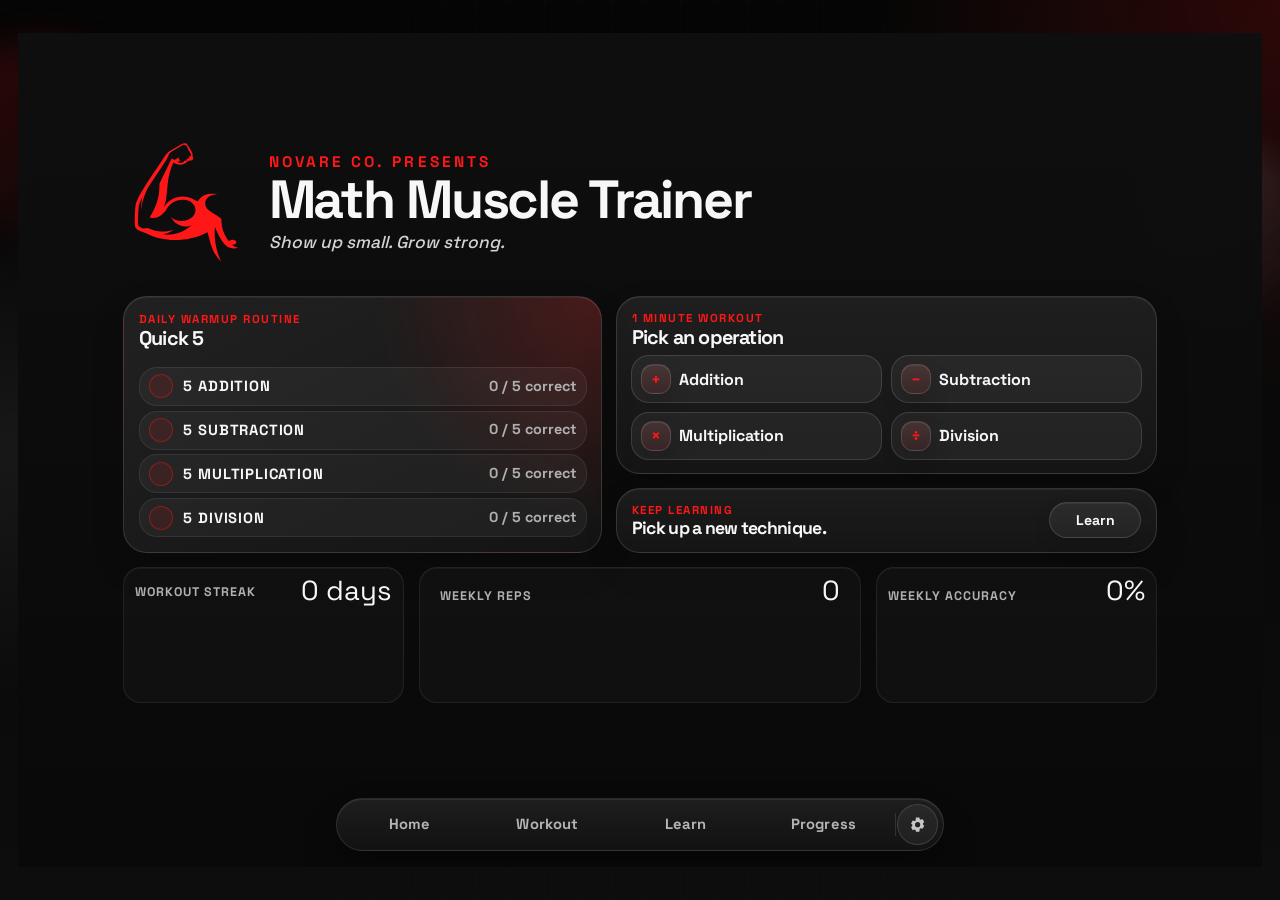
==== commit c7c0a435: "Release v0.20.5 app shell polish" ====
--- a/index.html
+++ b/index.html
@@ -42,23 +42,6 @@
                 <h1>Math Muscle Trainer</h1>
                 <p class="hero-tagline" id="homeDailyThought">Grow your brain &amp; begin your reign.</p>
               </div>
-            </div>
-            <div class="home-button-stack" aria-label="Home utilities">
-              <button class="utility-button home-about-button" type="button" id="aboutButton" aria-label="Open about">
-                i
-              </button>
-              <button
-                class="utility-button home-settings-button"
-                type="button"
-                id="optionsButton"
-                aria-label="Open settings"
-              >
-                <svg viewBox="0 0 24 24" aria-hidden="true" role="presentation">
-                  <path
-                    d="M9.6 2h4.8l.54 2.44c.53.18 1.03.39 1.5.65l2.33-.94 2.4 4.16-1.8 1.73c.05.32.08.64.08.96s-.03.64-.08.96l1.8 1.73-2.4 4.16-2.33-.94c-.47.26-.97.47-1.5.65L14.4 22H9.6l-.54-2.44a8.494 8.494 0 0 1-1.5-.65l-2.33.94-2.4-4.16 1.8-1.73A6.89 6.89 0 0 1 4.56 13c0-.32.03-.64.08-.96l-1.8-1.73 2.4-4.16 2.33.94c.47-.26.97-.47 1.5-.65ZM12 8.4A3.6 3.6 0 1 0 12 15.6 3.6 3.6 0 0 0 12 8.4Z"
-                  />
-                </svg>
-              </button>
             </div>
           </div>
 
@@ -1266,6 +1249,13 @@
           <button class="app-dock-button" type="button" data-view-target="progress">
             <span>Progress</span>
           </button>
+          <button class="app-dock-utility-button" type="button" id="optionsButton" data-open-options aria-label="Open options">
+            <svg viewBox="0 0 24 24" aria-hidden="true" role="presentation">
+              <path
+                d="M9.6 2h4.8l.54 2.44c.53.18 1.03.39 1.5.65l2.33-.94 2.4 4.16-1.8 1.73c.05.32.08.64.08.96s-.03.64-.08.96l1.8 1.73-2.4 4.16-2.33-.94c-.47.26-.97.47-1.5.65L14.4 22H9.6l-.54-2.44a8.494 8.494 0 0 1-1.5-.65l-2.33.94-2.4-4.16 1.8-1.73A6.89 6.89 0 0 1 4.56 13c0-.32.03-.64.08-.96l-1.8-1.73 2.4-4.16 2.33.94c.47-.26.97-.47 1.5-.65ZM12 8.4A3.6 3.6 0 1 0 12 15.6 3.6 3.6 0 0 0 12 8.4Z"
+              />
+            </svg>
+          </button>
         </nav>
 
       </div>
@@ -1274,7 +1264,7 @@
         <div class="options-dialog-head">
           <div>
             <p class="section-kicker">Options</p>
-            <h2>Visual Settings</h2>
+            <h2>App Options</h2>
           </div>
           <button class="carousel-button" type="button" id="optionsCloseButton" aria-label="Close options">
             &#10005;
@@ -1282,10 +1272,6 @@
             </div>
 
         <div class="options-stack">
-          <button class="ghost-button options-reset-button" type="button" id="resetProgressButton">
-            Reset Saved Progress
-          </button>
-
           <section class="options-card">
             <p class="section-kicker">Appearance</p>
             <label class="field">
@@ -1315,47 +1301,40 @@
               </select>
             </label>
           </section>
+
+          <section class="options-card compact-about-card">
+            <p class="section-kicker">About</p>
+            <p class="options-copy"><strong id="appVersion">v0.12.0</strong></p>
+            <p class="options-copy">
+              A strength-themed arithmetic trainer for building clean, confident reps.
+            </p>
+            <button class="ghost-button" type="button" id="giveFeedbackButton">Give Feedback</button>
+          </section>
+
+          <section class="options-card">
+            <p class="section-kicker">Data</p>
+            <button class="ghost-button options-reset-button" type="button" id="resetProgressButton">
+              Reset Saved Progress
+            </button>
+          </section>
         </div>
       </dialog>
 
-      <dialog class="options-dialog" id="aboutDialog">
+      <dialog class="options-dialog confirm-dialog" id="feedbackDialog">
         <div class="options-dialog-head">
           <div>
-            <p class="section-kicker">About</p>
-            <h2>App Notes</h2>
+            <p class="section-kicker">Feedback</p>
+            <h2>Give Feedback</h2>
           </div>
-          <button class="carousel-button" type="button" id="aboutCloseButton" aria-label="Close about">
+          <button class="carousel-button" type="button" id="feedbackCloseButton" aria-label="Close feedback">
             &#10005;
           </button>
-            </div>
-
+        </div>
         <div class="options-stack">
-          <section class="options-card">
-            <p class="section-kicker">Version</p>
-            <p class="options-copy"><strong id="appVersion">v0.12.0</strong></p>
-          </section>
-
-          <section class="options-card">
-            <p class="section-kicker">Feedback</p>
-            <p class="options-copy">Put up your hand and tell Mr Foo.</p>
-          </section>
-
-          <section class="options-card">
-            <p class="section-kicker">Logs</p>
-            <ul class="options-list">
-              <li>Fixed Make 10 focused workout setup.</li>
-              <li>Fixed division tracker isolation workouts.</li>
-              <li>Improved runtime version resolution and release checks.</li>
-              <li>Centralized operation display symbols.</li>
-            </ul>
-          </section>
-
-          <section class="options-card">
-            <p class="section-kicker">Roadmap</p>
-            <p class="options-copy">
-              Subtraction and division modes, richer lesson interactivity, stronger rewards clarity, and milestone celebrations are next on the roadmap.
-            </p>
-          </section>
+          <p class="options-copy">Put up your hand and tell Mr Foo.</p>
+          <div class="confirm-actions">
+            <button class="primary-button" type="button" id="feedbackGotItButton">Got it</button>
+          </div>
         </div>
       </dialog>
 
--- a/styles.css
+++ b/styles.css
@@ -224,6 +224,14 @@
   --ambient-right-rgb: 239, 169, 71;
 }
 
+body,
+body[data-theme] {
+  --success: #16a060;
+  --danger: #d94a3a;
+  --glow-success: rgba(22, 160, 96, 0.2);
+  --glow-danger: rgba(217, 74, 58, 0.2);
+}
+
 body[data-color-mode="light"] {
   color-scheme: light;
   --bg: #e8eef7;
@@ -306,7 +314,7 @@
 body[data-color-mode="light"] .technique-pattern-row,
 body[data-color-mode="light"] .calendar-day {
   background: var(--surface-strong);
-  border-color: var(--stroke);
+  border-color: rgba(24, 35, 52, 0.24);
 }
 
 body[data-color-mode="light"] .carousel-position-indicator {
@@ -648,6 +656,7 @@
 input,
 select {
   font: inherit;
+  touch-action: manipulation;
 }
 
 button {
@@ -699,6 +708,7 @@
   margin: 0 auto;
   padding: 0 clamp(0.7rem, 1.6vw, 1.1rem);
   display: grid;
+  touch-action: manipulation;
 }
 
 .page-shell:not(.is-home-shell) .page-header {
@@ -1120,7 +1130,7 @@
 body[data-color-mode="light"] .fact-range-button {
   background: rgba(255, 255, 255, 0.95);
   color: #1b2a40;
-  border-color: rgba(24, 35, 52, 0.2);
+  border-color: rgba(24, 35, 52, 0.3);
   box-shadow: 0 6px 12px rgba(13, 21, 34, 0.08);
 }
 
@@ -1170,6 +1180,16 @@
 
 body[data-color-mode="light"] .app-dock-button {
   color: rgba(27, 42, 64, 0.66);
+}
+
+body[data-color-mode="light"] .app-dock-utility-button {
+  background: rgba(24, 35, 52, 0.055);
+  border-color: rgba(24, 35, 52, 0.24);
+  color: rgba(27, 42, 64, 0.78);
+}
+
+body[data-color-mode="light"] .app-dock-utility-button::before {
+  background: rgba(24, 35, 52, 0.18);
 }
 
 body[data-color-mode="light"] .app-dock-button:hover:not(:disabled),
@@ -1752,6 +1772,11 @@
   justify-items: stretch;
 }
 
+.home-reps-metric .home-snapshot-head {
+  justify-self: center;
+  width: min(100%, 25rem);
+}
+
 .home-reps-scale {
   justify-self: center;
   width: min(100%, 25rem);
@@ -2232,7 +2257,7 @@
   background:
     linear-gradient(180deg, rgba(255, 255, 255, 0.88), rgba(255, 255, 255, 0.68)),
     rgba(255, 255, 255, 0.72);
-  border-color: rgba(24, 35, 52, 0.12);
+  border-color: rgba(24, 35, 52, 0.26);
   box-shadow:
     inset 0 1px 0 rgba(255, 255, 255, 0.7),
     0 12px 28px rgba(13, 21, 34, 0.08);
@@ -2521,7 +2546,7 @@
   align-items: center;
   justify-content: center;
   gap: 0.22rem;
-  width: min(92%, 34rem);
+  width: min(94%, 38rem);
   min-height: 3.34rem;
   padding: 0.32rem;
   border-radius: 999px;
@@ -2561,6 +2586,43 @@
     color var(--interactive-duration) ease;
 }
 
+.app-dock-utility-button {
+  position: relative;
+  display: inline-grid;
+  place-items: center;
+  flex: 0 0 2.55rem;
+  width: 2.55rem;
+  min-width: 2.55rem;
+  min-height: 2.55rem;
+  padding: 0;
+  margin-left: 0.18rem;
+  border-radius: 999px;
+  border: 1px solid var(--control-border);
+  background: rgba(255, 255, 255, 0.055);
+  color: rgba(255, 255, 255, 0.74);
+}
+
+.app-dock-utility-button::before {
+  content: "";
+  position: absolute;
+  left: -0.18rem;
+  width: 1px;
+  height: 1.45rem;
+  background: rgba(255, 255, 255, 0.12);
+}
+
+.app-dock-utility-button svg {
+  width: 1.08rem;
+  height: 1.08rem;
+  fill: currentColor;
+}
+
+.app-dock-utility-button:hover:not(:disabled),
+.app-dock-utility-button:focus-visible:not(:disabled) {
+  color: var(--text);
+  background: rgba(255, 255, 255, 0.09);
+}
+
 .app-dock-button:hover:not(:disabled),
 .app-dock-button:focus-visible:not(:disabled) {
   color: var(--text);
@@ -3053,8 +3115,8 @@
 }
 
 #setupScreen .choice-pill > span {
-  min-height: 3.9rem;
-  padding: 0.56rem 0.74rem;
+  min-height: 3.05rem;
+  padding: 0.44rem 0.7rem;
 }
 
 #setupScreen .choice-pill-copy {
@@ -3137,6 +3199,84 @@
   #setupScreen #isolationField .isolation-range-grid {
     margin-top: 0;
     gap: 0.42rem;
+  }
+}
+
+@media (min-width: 901px) and (max-width: 1366px) and (orientation: landscape) {
+  #setupScreen.screen.is-active {
+    width: min(100%, 1060px);
+  }
+
+  #setupScreen .focused-view-head {
+    margin-bottom: 0.1rem;
+  }
+
+  #setupScreen .operation-panel {
+    gap: 0.46rem;
+    padding-block: 0.42rem 0.2rem;
+  }
+
+  #setupScreen .section-heading.compact {
+    margin-bottom: 0.18rem;
+  }
+
+  #setupScreen .operation-choice-grid {
+    gap: 0.34rem;
+  }
+
+  #setupScreen .operation-choice {
+    max-height: 62px;
+  }
+
+  #setupScreen .operation-choice-copy {
+    min-height: 46px;
+    padding: 0.5rem 0.68rem;
+  }
+
+  #setupScreen .setup-step-shell {
+    grid-template-columns: minmax(0, 0.92fr) minmax(0, 1.08fr);
+    gap: 0.5rem 0.76rem;
+    align-items: start;
+  }
+
+  #setupScreen .setup-step-field {
+    grid-column: 1;
+  }
+
+  #setupScreen #sessionTypeField {
+    grid-row: span 2;
+  }
+
+  #setupScreen .setup-settings-form {
+    grid-column: 2;
+    grid-row: 1 / span 3;
+    grid-template-columns: minmax(0, 0.86fr) minmax(0, 1.14fr);
+    gap: 0.48rem 0.66rem;
+  }
+
+  #setupScreen .setup-settings-form > .field.option-field {
+    min-width: 0;
+  }
+
+  #setupScreen .setup-settings-form > .extra-options-field {
+    padding-top: 0;
+  }
+
+  #setupScreen .setup-actions {
+    grid-column: 1 / -1;
+  }
+
+  #setupScreen .workout-type-grid .choice-pill > span {
+    min-height: 3.18rem;
+    padding-block: 0.46rem;
+  }
+
+  #setupScreen .setup-option-list {
+    grid-template-columns: 1fr;
+  }
+
+  #setupScreen .choice-row-compact .choice-pill {
+    min-width: 76px;
   }
 }
 
@@ -3360,8 +3500,8 @@
 }
 
 .workout-type-grid .choice-pill > span {
-  min-height: 3.9rem;
-  padding: 0.74rem 0.86rem;
+  min-height: 3.35rem;
+  padding: 0.54rem 0.86rem;
 }
 
 .workout-type-grid .choice-pill-copy {
@@ -3369,8 +3509,9 @@
   grid-template-columns: 1fr;
   gap: 0.12rem;
   align-content: center;
-  justify-items: start;
-  text-align: left;
+  justify-items: center;
+  min-height: 2.2rem;
+  text-align: center;
 }
 
 .workout-type-grid .choice-pill-copy small {
@@ -4856,8 +4997,8 @@
 
 .practice-response-dot.incorrect,
 .practice-response-dot.skipped {
-  background: rgba(var(--accent-rgb), 0.86);
-  border-color: rgba(var(--accent-rgb), 0.9);
+  background: rgba(217, 74, 58, 0.9);
+  border-color: rgba(217, 74, 58, 0.96);
 }
 
 .combo-indicator.tier-smoke {
@@ -5560,6 +5701,13 @@
 body[data-color-mode="light"] .app-page-indicator {
   background: rgba(22, 33, 50, 0.94);
   border-color: rgba(22, 33, 50, 0.42);
+}
+
+@media (min-width: 901px) and (max-width: 1366px) and (orientation: landscape) {
+  .carousel-position-indicator,
+  .app-page-indicator {
+    bottom: calc(env(safe-area-inset-bottom, 0px) + 0.42rem);
+  }
 }
 
 body[data-color-mode="light"] .carousel-position-dot.is-active {
@@ -6771,7 +6919,7 @@
 }
 
 .recent-item.incorrect {
-  border-color: rgba(var(--accent-rgb), 0.22);
+  border-color: rgba(217, 74, 58, 0.28);
 }
 
 .recent-pill {
@@ -6789,7 +6937,7 @@
 }
 
 .recent-pill.incorrect {
-  background: rgba(var(--accent-rgb), 0.12);
+  background: rgba(217, 74, 58, 0.12);
   color: var(--danger);
 }
 
@@ -7072,6 +7220,18 @@
   color: #9b6413;
 }
 
+body[data-theme="jungle"][data-color-mode="light"] .table-pill.steady {
+  background: rgba(100, 118, 34, 0.18);
+  color: #4d5c17;
+}
+
+body[data-theme="solo-leveling"][data-color-mode="light"] .eyebrow,
+body[data-theme="solo-leveling"][data-color-mode="light"] .home-card-kicker,
+body[data-theme="solo-leveling"][data-color-mode="light"] .section-kicker,
+body[data-theme="solo-leveling"][data-color-mode="light"] .carousel-inline-kicker {
+  color: #8e6be8;
+}
+
 .table-card.unseen {
   border-color: rgba(255, 255, 255, 0.08);
 }
@@ -7176,6 +7336,16 @@
   border-radius: 0;
   border: 0;
   background: transparent;
+}
+
+.compact-about-card {
+  display: grid;
+  gap: 0.48rem;
+}
+
+.compact-about-card .ghost-button {
+  justify-self: start;
+  margin-top: 0.16rem;
 }
 
 .options-copy {
@@ -7381,8 +7551,8 @@
 }
 
 .debug-lock-dialog::backdrop {
-  background: rgba(6, 6, 8, 0.72);
-  backdrop-filter: blur(7px);
+  background: rgba(6, 6, 8, 0.24);
+  backdrop-filter: none;
 }
 
 .debug-lock-card {
@@ -7694,14 +7864,15 @@
 
   .tracker-left-column {
     padding-right: 0;
-    padding-bottom: 0.7rem;
+    padding-bottom: 0.95rem;
     border-right: none;
     border-bottom: 1px solid var(--stroke);
   }
 
   .tracker-calendar-wrap {
     padding-left: 0;
-    padding-top: 0;
+    padding-top: 0.95rem;
+    border-top: 1px solid var(--stroke);
   }
 
   .focus-column,
@@ -7772,7 +7943,7 @@
   }
 }
 
-@media (max-width: 900px) {
+@media (max-width: 900px), (orientation: portrait) and (max-width: 1180px) {
   body {
     display: block;
     height: auto;
@@ -7791,6 +7962,12 @@
     display: block;
   }
 
+  #resultsScreen.screen.is-active,
+  #progressScreen.screen.is-active {
+    display: block;
+    overflow-y: visible;
+  }
+
   #resultsScreen .results-screen-panel,
   #progressScreen .progress-screen-panel {
     margin-top: 0;
@@ -7814,6 +7991,16 @@
   .app-shell {
     min-height: 100vh;
     overflow: visible;
+  }
+
+  .practice-panel {
+    height: auto;
+    overflow: visible;
+    padding-bottom: 0.8rem;
+  }
+
+  #practiceScreen .practice-keypad {
+    margin-bottom: 0.75rem;
   }
 
   .home-dashboard {
@@ -8245,6 +8432,60 @@
   }
 }
 
+@media (orientation: portrait) and (min-width: 901px) and (max-width: 1180px) {
+  .screen.is-active {
+    width: min(960px, 100%);
+  }
+
+  .page-shell {
+    padding-inline: clamp(0.8rem, 2vw, 1.25rem);
+  }
+
+  .focus-columns {
+    grid-template-columns: repeat(3, minmax(0, 1fr));
+    align-items: stretch;
+  }
+
+  .focus-column {
+    padding-inline: 0.62rem;
+  }
+
+  .focus-column:first-child {
+    padding-left: 0;
+  }
+
+  .focus-column:last-child {
+    padding-right: 0;
+  }
+
+  .focus-column + .focus-column {
+    padding-top: 0;
+    padding-left: 0.9rem;
+    border-top: 0;
+    border-left: 1px solid var(--stroke);
+  }
+
+  .single-column-grid .focus-card,
+  .focus-card {
+    min-height: 76px;
+    padding: 0.58rem 0.62rem;
+  }
+
+  .focus-card .fact-name,
+  .focus-metric,
+  .focus-meta-row {
+    font-size: 0.86rem;
+  }
+
+  #practiceScreen .practice-panel.has-touch-keypad {
+    padding-bottom: calc(var(--app-dock-space) + 0.75rem);
+  }
+
+  #practiceScreen .practice-panel.has-touch-keypad .practice-keypad {
+    width: min(100%, 292px);
+  }
+}
+
 @media (max-width: 520px) {
   .technique-table-grid {
     grid-template-columns: 1fr;
